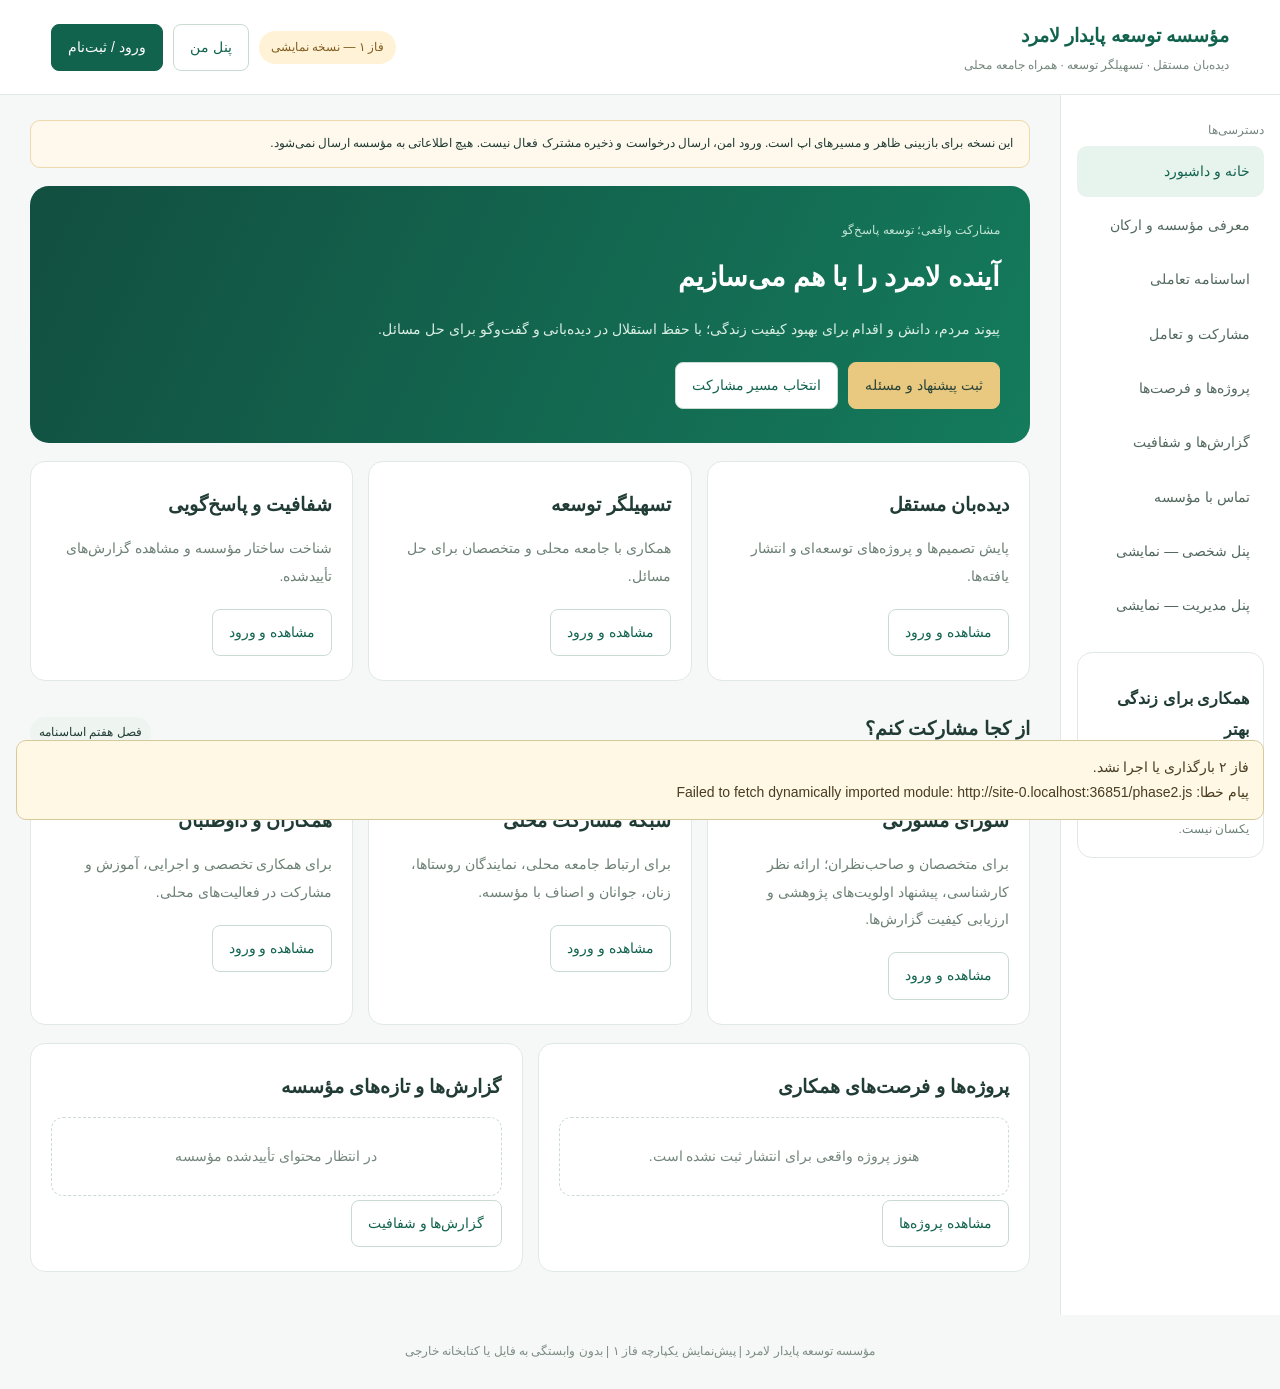
==== index.html @ 97a695a8 "Fix script tag placement in index.html" ====
<!DOCTYPE html><html lang="fa" dir="rtl"><head><meta charset="utf-8"><meta name="viewport" content="width=device-width,initial-scale=1"><title>توسعه پایدار لامرد | فاز یک</title><style>
:root{--green:#12634e;--ink:#213c35;--line:#e0e9e4;--bg:#f5f8f6}*{box-sizing:border-box}body{margin:0;background:var(--bg);color:var(--ink);font:14px/1.95 Tahoma,Arial,sans-serif}button,input,textarea,select{font:inherit}button,a{touch-action:manipulation}button{cursor:pointer}header{background:white;border-bottom:1px solid var(--line);padding:17px 4%;display:flex;align-items:center;justify-content:space-between;gap:15px;flex-wrap:wrap}.brand{font-size:19px;color:var(--green);font-weight:bold}.sub{font-size:12px;color:#74867d}.shell{display:grid;grid-template-columns:220px 1fr;max-width:1450px;margin:auto}aside.menu{padding:24px 16px;border-left:1px solid var(--line);min-height:85vh;background:#fff}nav button{display:block;width:100%;text-align:right;border:0;background:none;padding:12px 14px;border-radius:10px;margin:3px 0;color:#52685e}nav button.active,nav button:hover{background:#e7f3ed;color:var(--green)}main{padding:25px 30px;min-width:0}.badge{background:#fff2d6;color:#805e23;padding:5px 12px;border-radius:20px;font-size:12px}.notice{border:1px solid #ecd9ad;background:#fff9ed;padding:11px 16px;border-radius:10px;margin-bottom:18px;font-size:12px}.hero{background:linear-gradient(115deg,#124f40,#147b5c);color:white;border-radius:19px;padding:30px;position:relative}.hero p{max-width:650px;color:#daeee4}.hero small{color:#c2e3d4}h1{font-size:27px;margin:8px 0 12px}h2{font-size:19px;margin:4px 0 12px}h3{font-size:16px}p{margin:8px 0 15px}.grid{display:grid;grid-template-columns:repeat(auto-fit,minmax(210px,1fr));gap:15px;margin:18px 0}.card{background:white;border:1px solid var(--line);border-radius:15px;padding:20px}.card p,.muted{color:#6c8075}.btn{padding:9px 16px;border:1px solid #cadbd2;background:white;border-radius:8px;color:var(--green);margin:4px 0;display:inline-block;text-decoration:none}.btn.primary{background:var(--green);color:white;border-color:var(--green)}.hero .btn.primary{background:#e9c980;color:#294337;border-color:#e9c980}.row{display:flex;gap:10px;flex-wrap:wrap;align-items:center}.sectionhead{display:flex;justify-content:space-between;align-items:center;margin-top:25px}.empty{padding:25px;border:1px dashed #cbdcd2;border-radius:12px;color:#75877c;text-align:center}.charter{display:grid;grid-template-columns:255px 1fr;gap:16px;margin-top:18px}.chapters button{display:block;width:100%;text-align:right;margin:5px 0;padding:10px;background:white;border:1px solid var(--line);border-radius:8px}.chapters button.selected{background:#e7f3ed;color:var(--green)}.article p{white-space:pre-line}.article{min-width:0}.article .legal{font-size:13px;line-height:2.2;border-top:1px solid var(--line);padding-top:14px}.toolbar{display:flex;gap:8px;flex-wrap:wrap}input,select,textarea{width:100%;border:1px solid #d2dfd7;border-radius:8px;padding:10px;margin:5px 0 15px;background:white;color:var(--ink)}textarea{min-height:120px}button:disabled{cursor:not-allowed;opacity:.5}.panel{display:grid;grid-template-columns:200px 1fr;gap:16px}.panelnav{background:#f0f6f2;padding:15px;border-radius:10px}.panelnav button{width:100%;text-align:right;margin:4px 0}.metric{font-size:28px;color:var(--green)}footer{padding:25px;text-align:center;color:#7d8c84;font-size:12px}.tabs .selected{background:var(--green);color:white}.number{font-size:12px;background:#eef5f1;padding:4px 9px;border-radius:20px}#feedback{color:var(--green)}@media(max-width:800px){.shell{display:block}aside.menu{min-height:auto;border-left:0;padding:10px}nav{display:flex;overflow:auto}nav button{width:auto;white-space:nowrap}main{padding:16px}.charter,.panel{grid-template-columns:1fr}.chapters{max-height:240px;overflow:auto}.hero{padding:23px}h1{font-size:23px}}@media print{header,aside.menu,.notice,.toolbar,.chapters,footer{display:none}.shell,.charter{display:block}main{padding:0}}
</style></head><body><header><div><div class="brand">مؤسسه توسعه پایدار لامرد</div><div class="sub">دیده‌بان مستقل · تسهیلگر توسعه · همراه جامعه محلی</div></div><div class="row"><span class="badge">فاز ۱ — نسخه نمایشی</span><button class="btn" data-route="personal">پنل من</button><button class="btn primary" data-route="access">ورود / ثبت‌نام</button></div></header><div class="shell"><aside class="menu"><div class="sub">دسترسی‌ها</div><nav id="nav"></nav><div class="card" style="margin-top:20px;padding:14px"><h3>همکاری برای زندگی بهتر</h3><small class="muted">مشارکت عمومی با سمت سازمانی و دسترسی مدیریتی یکسان نیست.</small></div></aside><main><div class="notice">این نسخه برای بازبینی ظاهر و مسیرهای اپ است. ورود امن، ارسال درخواست و ذخیره مشترک فعال نیست. هیچ اطلاعاتی به مؤسسه ارسال نمی‌شود.</div><div id="app"></div><p id="feedback" role="status"></p></main></div><footer>مؤسسه توسعه پایدار لامرد | پیش‌نمایش یکپارچه فاز ۱ | بدون وابستگی به فایل یا کتابخانه خارجی</footer><script>
const chapters=[{"title": "فصل اول: کلیات", "text": ["ماده ۱ ـ نام: نام مؤسسه «مؤسسه توسعه پایدار لامرد» است که در این اساسنامه «مؤسسه» نامیده می‌شود.", "ماده ۲ ـ هویت و اصول: مؤسسه نهادی غیردولتی، غیرانتفاعی، مستقل و غیرسیاسی است. مؤسسه وابسته به هیچ دولت، حزب، صنعت یا نهاد خارجی نیست. دریافت کمک مالی از دیگران، به معنی حق دخالت آن‌ها در تصمیم‌ها و نتایج کار مؤسسه نیست. هیچ سود یا دارایی‌ای بین اعضا تقسیم نمی‌شود. مؤسسه فعالیت‌های خود را بر پایه این اصول بنیادین بنا می‌کند:", "یکپارچگی توسعه: دیدن هم‌زمانِ مسائل اقتصادی، اجتماعی و زیست‌محیطی.", "عدالت بین‌نسلی: حفظ منابع و فرصت‌ها برای نسل‌های آینده.", "عدالت اجتماعی و فضایی: توزیع عادلانه منافع و هزینه‌های توسعه بین همه مردم و مناطق شهرستان.", "مشارکت واقعی: نقش داشتن مردم در شناسایی مشکلات و تصمیم‌گیری‌ها.", "احتیاط زیست‌محیطی: جدی گرفتن خطرات محیط‌زیستی حتی وقتی اطلاعات علمی کامل نیست.", "شفافیت و پاسخ‌گویی: اطلاع‌رسانی عمومی و پاسخ دادن به مردم درباره تصمیم‌ها.", "ماده ۳ ـ محدوده فعالیت: محدوده اصلی فعالیت، شهرستان لامرد در استان فارس است. فعالیت در سطح استان یا کشور با تصویب هیئت امنا و در چارچوب مجوزهای قانونی ممکن است.", "ماده ۴ ـ مرکز اصلی: مرکز اصلی مؤسسه در شهر لامرد است. (نشانی کامل و کدپستی در زمان ثبت تکمیل می‌شود). ایجاد نمایندگی در بخش‌ها و روستاها (مانند چاهورز) با تصویب هیئت امنا و رعایت قوانین انجام می‌شود. نمایندگی‌ها شخصیت حقوقی مستقل ندارند.", "ماده ۵ ـ مدت فعالیت: مدت فعالیت از تاریخ ثبت نامحدود است.", "ماده ۶ ـ دارایی اولیه و سال مالی: دارایی اولیه مؤسسه ۲۰۰,۰۰۰,۰۰۰ ریال است که توسط مؤسسان تأمین و در اسناد ثبت می‌شود. سال مالی از اول فروردین تا پایان اسفند است."]}, {"title": "فصل دوم: مأموریت و شاخص ارزیابی", "text": ["ماده ۷ ـ مأموریت (نقش ترکیبی): مؤسسه دو نقش اصلی دارد:", "دیده‌بان مستقل: پایش و ارزیابی مستقل تصمیم‌ها و پروژه‌های توسعه‌ای (به‌ویژه صنایع) و انتشار عمومی یافته‌ها.", "تسهیلگر توسعه: همکاری با مردم، نهادها، دانشگاه‌ها و صنایع برای حل مسائل و بهبود شرایط زندگی در لامرد.", "تبصره: استقلال مؤسسه در ارزیابی و انتشار یافته‌ها (نقش اول) مطلق است و همکاری با نهادها (نقش دوم) هرگز نباید به این استقلال خدشه وارد کند.", "ماده ۸ ـ چشم‌انداز و مفهوم «زندگی»: مؤسسه می‌خواهد نهادی مرجع در لامرد باشد تا هیچ تصمیم مهمی بدون سنجش اثرش بر «زندگی و رفاه مردم» گرفته نشود. هر برنامه یا مکانیسمی در مؤسسه باید در نهایت به بهبود کیفیت زندگی جامعه محلی کمک کند.", "ماده ۹ ـ شاخص رفاه لامرد (QoLI): مؤسسه برای سنجش موفقیت خود از یک شاخص بین‌المللی استفاده می‌کند:", "بخش ذهنی: سنجش سالانه رضایت مردم از زندگی با پرسش استاندارد «نردبان زندگی» (نمره ۰ تا ۱۰).", "بخش عینی: سنجش حداقل ۶ شاخص از معیارهای جهانی کیفیت زندگی (QoLI) مانند کیفیت هوا، دسترسی به فضای سبز، رضایت از بهداشت، نرخ بیکاری و رضایت از مدیریت محلی.", "تبصره: گزارش سالانه این شاخص، ملاک قضاوت درباره عملکرد مؤسسه است و باید به اطلاع عموم برسد.", "ماده ۱۰ ـ ابزارهای فعالیت:", "پژوهش کاربردی و انتشار گزارش‌های مستقل.", "گفت‌وگوی ساختاریافته با مدیران، صنایع و نهادها برای ارائه راه‌حل.", "توانمندسازی و آموزش جامعه محلی.", "پیگیری حقوقی و طرح شکایت در صورت لزوم (با تصویب هیئت امنا).", "سنجش مستمر شاخص‌های رفاه و زندگی."]}, {"title": "فصل سوم: مؤسسان", "text": ["ماده ۱۱ ـ مؤسسان: مؤسسان شامل آقایان حمیدرضا اکبرپور، محمدحسین رضاپور، مرتضی شمالی، غلامرضا قائدی، اسماعیل نیک‌نام، مهدی واعظ‌زاده و بهمن هاشمی، و خانم‌ها زکیه محمدنیا و الهام محمدنیا هستند.", "ماده ۱۲ ـ وظایف مؤسسان: تصویب اساسنامه، پیگیری ثبت، تأمین دارایی اولیه و انتخاب اولین هیئت امنای هفت‌نفره.", "ماده ۱۳ ـ جایگاه پس از تأسیس: پس از تحویل امور به هیئت امنا، مؤسسان رکن تصمیم‌گیر روزمره نیستند. آن‌ها «نهاد حافظ اصالت» هستند و وظایف زیر را دارند:", "نظارت عالی بر حفظ مأموریت بنیادین مؤسسه.", "پیشنهاد انحلال مؤسسه به هیئت امنا (هیئت امنا به‌تنهایی حق درخواست انحلال را ندارد).", "پیشنهاد تغییرات بنیادین در مأموریت مؤسسه.", "میانجی‌گری در اختلافات اساسی ارکان."]}, {"title": "فصل چهارم: هیئت امنا (عالی‌ترین رکن)", "text": ["ماده ۱۴ ـ جایگاه و ترکیب: هیئت امنا عالی‌ترین رکن سیاست‌گذاری و نظارت است (مجمع عمومی وجود ندارد). تعداد اعضای آن بین ۷ تا ۱۵ نفر است (در آغاز ۷ نفر).", "تبصره ـ اعضای ناظر: هیئت امنا می‌تواند افرادی را به‌عنوان «عضو ناظر» بدون حق رأی دعوت کند. این افراد می‌توانند با درخواست کتبی خود و تصویب هیئت امنا، به عضویت اصلی (با حق رأی) درآیند.", "ماده ۱۵ ـ شرایط عضویت: التزام به اساسنامه، حسن شهرت، تخصص یا تجربه مرتبط، و شناخت مسائل لامرد. افراد دارای سمت مدیریتی در صنایع آلاینده یا نهادهای دولتی مرتبط، نمی‌توانند عضو اصلی باشند (می‌توانند ناظر باشند).", "ماده ۱۶ ـ انتخاب و دوره عضویت: نامزدها با پیشنهاد دو عضو دیگر، پیشنهاد شورای مشورتی، یا درخواست شخصی خود (که به دبیر مؤسسه داده می‌شود) معرفی می‌شوند و با رأی دوسوم اعضای هیئت امنا انتخاب می‌شوند. دوره عضویت ۳ سال است و عضویت بیش از دو دوره متوالی مجاز نیست. در انتخاب‌ها تنوع جنسیتی و شناخت مناطق مختلف شهرستان مد نظر است.", "ماده ۱۷ ـ وظایف هیئت امنا: تصویب سیاست‌ها، برنامه راهبردی، بودجه و صورت‌های مالی؛ انتخاب و عزل هیئت مدیره و بازرس؛ تصویب گزارش‌های پایش (شاخص رفاه)؛ تصمیم‌گیری درباره اقدامات حقوقی مهم و تغییر اساسنامه.", "ماده ۱۸ ـ جلسات و رأی‌گیری: جلسات حداقل هر سه ماه یک بار است. دعوت‌نامه ۱۰ روز قبل ارسال می‌شود. جلسه با حضور بیش از نصف اعضا رسمیت می‌یابد.", "تبصره ـ تعارض منافع: اگر عضوی در موضوعی منافع شخصی (مالی یا شغلی) دارد، باید آن را اعلام کند و از رأی‌گیری خارج شود. در مواردی که به دلیل تعارض منافع، تعداد اعضای مستقل کم شود، از اعضای علی‌البدل یا اعضای ناظر (فقط برای آن جلسه و با تأیید قانونی) برای حفظ نصاب استفاده می‌شود.", "ماده ۱۹ ـ پایان عضویت: با استعفا، فوت، غیبت غیرموجه در سه جلسه، یا اخراج (به دلیل نقض اساسنامه یا کتمان تعارض منافع) خاتمه می‌یابد. تصمیم اخراج با رأی دوسوم و پس از شنیدن دفاعیات فرد است.", "ماده ۲۰ ـ جانشینی: برای کرسی خالی، هیئت امنا حداکثر ظرف ۶۰ روز عضو جدیدی (برای باقی‌مانده دوره) انتخاب می‌کند."]}, {"title": "فصل پنجم: هیئت مدیره و دبیر", "text": ["ماده ۲۱ ـ ترکیب: هیئت مدیره ۵ عضو اصلی و ۲ عضو علی‌البدل دارد که برای ۲ سال توسط هیئت امنا انتخاب می‌شوند. اعضای هیئت مدیره نمی‌توانند بیش از دو دوره متوالی در این سمت باشند.", "ماده ۲۲ ـ وظایف: اجرای مصوبات هیئت امنا، مدیریت امور روزمره، تهیه بودجه، نظارت بر کارکنان و تهیه گزارش‌های مالی و عملکردی برای هیئت امنا.", "ماده ۲۳ ـ دبیر (مدیرعامل): با پیشنهاد هیئت مدیره و تصویب هیئت امنا انتخاب می‌شود. دبیر مسئول اجرایی مؤسسه است، در جلسات هیئت مدیره حق رأی دارد و در جلسات هیئت امنا بدون حق رأی حاضر می‌شود. دبیر نمی‌تواند هم‌زمان رئیس یا خزانه‌دار هیئت مدیره باشد."]}, {"title": "فصل ششم: بازرسی", "text": ["ماده ۲۴ ـ بازرس: هیئت امنا یک بازرس اصلی و یک علی‌البدل برای ۱ سال انتخاب می‌کند. بازرس نباید عضو هیئت امنا، هیئت مدیره یا از بستگان آن‌ها باشد.", "ماده ۲۵ ـ وظایف: نظارت بر انطباق فعالیت‌ها با اساسنامه، بررسی حساب‌ها و اسناد مالی، و ارائه گزارش به هیئت امنا. بازرس حق دخالت در امور اجرایی را ندارد."]}, {"title": "فصل هفتم: مشارکت و مشورت (تقویت مشارکت محلی)", "text": ["ماده ۲۶ ـ شورای مشورتی: متشکل از ۵ تا ۱۵ متخصص و صاحب‌نظر که با پیشنهاد هیئت مدیره و تصویب هیئت امنا برای ۲ سال انتخاب می‌شوند. وظیفه آن‌ها ارائه نظر کارشناسی، پیشنهاد اولویت‌های پژوهشی و ارزیابی کیفیت گزارش‌هاست. (بدون حق رأی در ارکان).", "ماده ۲۷ ـ شبکه مشارکت محلی: برای تضمین مشارکت مردم، مؤسسه شورای نمایندگان محلی (شامل نمایندگان روستاها، زنان، جوانان و اصناف) را تشکیل می‌دهد. این شورا حق ارائه پیشنهاد رسمی به هیئت امنا را دارد و هیئت امنا موظف است حداکثر ظرف ۶۰ روز پاسخ مستدل ارائه دهد. مؤسسه سالانه یک نشست عمومی پاسخ‌گویی برگزار می‌کند.", "ماده ۲۸ ـ همکاران و داوطلبان: پذیرش داوطلبان بر اساس آیین‌نامه‌ای است که حقوق، آموزش، ایمنی و محرمانگی را تعیین می‌کند."]}, {"title": "فصل هشتم: امور مالی و استقلال", "text": ["ماده ۲۹ ـ منابع مالی: کمک‌های مردمی و نهادهای غیردولتی، درآمد حاصل از خدمات پژوهشی و آموزشی، و فروش محصولات علمی. دریافت کمک از نهادهای بین‌المللی غیردولتی فقط با تصویب دوسوم هیئت امنا ممکن است.", "ماده ۳۰ ـ سقف تمرکز حمایت: حمایت هر حامی مالی (و شرکت‌های وابسته به آن) نباید از ۲۰ درصد کل منابع سالانه مؤسسه بیشتر شود.", "تبصره: در دو سال اول تأسیس، برای تأمین هزینه‌های راه‌اندازی، پذیرش حمایت بیش از ۲۰ درصد با تصویب سه‌چهارم هیئت امنا و تضمین کتبی عدم دخالت حامی مجاز است.", "ماده ۳۱ ـ ممنوعیت حمایت هم‌زمان: از زمان شروع پایش یک نهاد تا انتشار گزارش و ۶ ماه پس از آن، دریافت کمک مالی جدید از آن نهاد ممنوع است. انجام پروژه مشترک یا خدماتی با آن نهاد (غیرمرتبط با موضوع پایش) با افشای کامل و تصویب هیئت امنا مجاز است.", "ماده ۳۲ ـ استقلال انتشار: هیچ حامی مالی حق تغییر، تأخیر یا منع انتشار گزارش‌ها را ندارد. گزارش‌ها پس از تأیید دو ارزیاب مستقل و بررسی حقوقی توسط دبیر منتشر می‌شوند. در صورت اختلاف درباره انتشار، یک هیئت سه‌نفره مستقل تصمیم نهایی را می‌گیرد.", "ماده ۳۳ ـ شفافیت مالی: تمام حساب‌ها به نام مؤسسه است. استفاده از حساب شخصی ممنوع است. اسناد مالی با دو امضا (دبیر و خزانه‌دار) معتبر است. گزارش عملکرد مالی سالانه برای عموم منتشر می‌شود."]}, {"title": "فصل نهم: اقدامات حقوقی و انحلال", "text": ["ماده ۳۴ ـ پیگیری حقوقی: مؤسسه می‌تواند در صورت مشاهده تخلف یا آسیب به منافع عمومی (مانند محیط زیست یا سلامت)، با تصویب هیئت امنا اقدام به طرح شکایت در مراجع قانونی کند.", "ماده ۳۵ ـ انحلال: انحلال مؤسسه فقط با پیشنهاد هیئت مؤسس و تصویب سه‌چهارم اعضای هیئت امنا در یک جلسه فوق‌العاده امکان‌پذیر است. پس از انحلال، هیئت تصفیه‌ای (حداقل ۳ نفر) انتخاب می‌شود تا بدهی‌ها را تسویه و دارایی باقی‌مانده را با نظارت مراجع قانونی به یک نهاد غیرانتفاعی هم‌هدف واگذار کند. دارایی‌ها به هیچ عنوان به مؤسسان یا اعضا منتقل نمی‌شود."]}], summaries=["هویت مستقل و غیرانتفاعی، اصول، محدوده فعالیت و مشخصات مؤسسه.", "دیده‌بانی مستقل و تسهیلگری توسعه، بهبود زندگی مردم و سنجش شاخص رفاه.", "تأسیس و حفظ اصالت و مأموریت مؤسسه.", "ترکیب، انتخاب، دوره، مسئولیت‌ها و قواعد فعالیت هیئت امنا.", "مدیریت اجرایی مؤسسه توسط هیئت مدیره و دبیر.", "نظارت مستقل بر انطباق فعالیت‌ها و اسناد مالی.", "شورای مشورتی، شبکه مشارکت محلی و همکاران و داوطلبان.", "منابع مالی، استقلال، تعارض حمایت و شفافیت.", "پیگیری حقوقی و شرایط انحلال."];
const routes={home:'خانه و داشبورد',about:'معرفی مؤسسه و ارکان',charter:'اساسنامه تعاملی',participation:'مشارکت و تعامل',projects:'پروژه‌ها و فرصت‌ها',reports:'گزارش‌ها و شفافیت',contact:'تماس با مؤسسه',personal:'پنل شخصی — نمایشی',admin:'پنل مدیریت — نمایشی'};
const $=s=>document.getElementById(s),esc=s=>String(s??'').replace(/[&<>"']/g,c=>({'&':'&amp;','<':'&lt;','>':'&gt;','"':'&quot;',"'":'&#39;'}[c]));let mode='full',ci=0,selectedArticle='';
function button(label,r,primary=false){return `<button class="btn ${primary?'primary':''}" data-route="${r}">${label}</button>`}function card(t,p,r){return `<div class="card"><h2>${t}</h2><p>${p}</p>${r?button('مشاهده و ورود',r):''}</div>`}function empty(t){return `<div class="empty">${t}</div>`}
$('nav').innerHTML=Object.entries(routes).map(([r,t])=>`<button data-route="${r}">${t}</button>`).join('');document.addEventListener('click',e=>{const b=e.target.closest('[data-route]');if(b)go(b.dataset.route)});function go(r){location.hash=r;render(r)}window.addEventListener('hashchange',()=>render(location.hash.slice(1)||'home'));
const paths={advisory:{title:'شورای مشورتی',article:26,body:'برای متخصصان و صاحب‌نظران؛ ارائه نظر کارشناسی، پیشنهاد اولویت‌های پژوهشی و ارزیابی کیفیت گزارش‌ها.',rule:'طبق ماده ۲۶، انتخاب اعضای شورا با پیشنهاد هیئت مدیره و تصویب هیئت امنا برای دو سال انجام می‌شود. ثبت علاقه‌مندی به معنی پذیرش در شورا نیست.',fields:'حوزه تخصص و سابقه مرتبط'},local:{title:'شبکه مشارکت محلی',article:27,body:'برای ارتباط جامعه محلی، نمایندگان روستاها، زنان، جوانان و اصناف با مؤسسه.',rule:'پیشنهاد عمومی با پیشنهاد رسمی شورای نمایندگان محلی متفاوت است. پیشنهاد رسمی شورا مشمول پاسخ مستدل هیئت امنا حداکثر ظرف ۶۰ روز است.',fields:'محدوده محلی و نوع همکاری یا نمایندگی پیشنهادی'},volunteer:{title:'همکاران و داوطلبان',article:28,body:'برای همکاری تخصصی و اجرایی، آموزش و مشارکت در فعالیت‌های محلی.',rule:'پذیرش داوطلبان تابع آیین‌نامه حقوق، آموزش، ایمنی و محرمانگی است. داوطلبی حق رأی یا عضویت در ارکان ایجاد نمی‌کند.',fields:'مهارت، علاقه‌مندی و زمان در دسترس'}};
function render(r){$('feedback').textContent='';document.querySelectorAll('nav button').forEach(b=>b.classList.toggle('active',b.dataset.route===r));let h='';
if(r==='home')h=`<section class="hero"><small>مشارکت واقعی؛ توسعه پاسخ‌گو</small><h1>آینده لامرد را با هم می‌سازیم</h1><p>پیوند مردم، دانش و اقدام برای بهبود کیفیت زندگی؛ با حفظ استقلال در دیده‌بانی و گفت‌وگو برای حل مسائل.</p><div class="row">${button('ثبت پیشنهاد و مسئله','suggestion',true)}${button('انتخاب مسیر مشارکت','participation')}</div></section><div class="grid">${card('دیده‌بان مستقل','پایش تصمیم‌ها و پروژه‌های توسعه‌ای و انتشار یافته‌ها.','reports')}${card('تسهیلگر توسعه','همکاری با جامعه محلی و متخصصان برای حل مسائل.','participation')}${card('شفافیت و پاسخ‌گویی','شناخت ساختار مؤسسه و مشاهده گزارش‌های تأییدشده.','charter')}</div><div class="sectionhead"><h2>از کجا مشارکت کنم؟</h2><span class="number">فصل هفتم اساسنامه</span></div><div class="grid">${Object.entries(paths).map(([k,p])=>card(p.title,p.body,k)).join('')}</div><div class="grid"><div class="card"><h2>پروژه‌ها و فرصت‌های همکاری</h2>${empty('هنوز پروژه واقعی برای انتشار ثبت نشده است.')}${button('مشاهده پروژه‌ها','projects')}</div><div class="card"><h2>گزارش‌ها و تازه‌های مؤسسه</h2>${empty('در انتظار محتوای تأییدشده مؤسسه')}${button('گزارش‌ها و شفافیت','reports')}</div></div>`;
else if(r==='about')h=`<h1>معرفی مؤسسه و ارکان</h1><div class="card"><h2>هویت و مأموریت</h2><p>مؤسسه توسعه پایدار لامرد نهادی غیردولتی، غیرانتفاعی، مستقل و غیرسیاسی است. دو نقش دیده‌بان مستقل و تسهیلگر توسعه مبنای فعالیت آن است.</p></div><div class="grid">${card('اصول بنیادین','یکپارچگی توسعه، عدالت بین‌نسلی، عدالت اجتماعی و فضایی، مشارکت واقعی، احتیاط زیست‌محیطی و شفافیت و پاسخ‌گویی.')}${card('محدوده فعالیت','محدوده اصلی، شهرستان لامرد است؛ گسترش فعالیت تابع اساسنامه و مجوزهای لازم است.')}</div><h2>ساختار مؤسسه</h2><div class="grid">${card('مؤسسان','نهاد حافظ اصالت و مأموریت مؤسسه.')}${card('هیئت امنا','عالی‌ترین رکن سیاست‌گذاری و نظارت.')}${card('هیئت مدیره و دبیر','اجرای مصوبات و اداره امور اجرایی.')}${card('بازرس','نظارت مستقل بر انطباق فعالیت‌ها و حساب‌ها.')}</div><div class="card"><h2>معرفی اشخاص</h2>${empty('اسامی و دوره مسئولیت پس از تأیید اطلاعات و مجوز انتشار اضافه می‌شوند.')}</div>`;
else if(r==='charter')h=`<h1>اساسنامه تعاملی</h1><p class="muted">متن کامل از سند ارسالی مؤسسه استخراج شده است. خلاصه، صرفاً راهنمای مطالعه است؛ وضعیت تصویب و ثبت سند در این پیش‌نمایش تأیید نشده است.</p><div class="toolbar tabs"><button id="full" class="btn">متن کامل</button><button id="summary" class="btn">خلاصه ساده</button></div><div class="charter"><div class="chapters">${chapters.map((c,i)=>`<button data-ch="${i}">${esc(c.title)}</button>`).join('')}</div><div class="card article"><div class="toolbar"><label style="flex:1">انتخاب ماده<select id="articles"></select></label></div><div id="chapterText"></div><div class="row"><button class="btn" id="prev">فصل قبل</button><button class="btn" id="next">فصل بعد</button></div></div></div>`;
else if(r==='participation')h=`<h1>مشارکت و تعامل</h1><p>مسیر مناسب را انتخاب کنید. همکاری و مشارکت با عضویت در ارکان و دسترسی مدیریتی متفاوت است.</p><div class="grid">${Object.entries(paths).map(([k,p])=>card(p.title,p.body,k)).join('')}</div><div class="card"><h2>مسئله یا پیشنهاد عمومی دارید؟</h2><p>برای بیان مسئله لازم نیست نماینده محلی یا عضو شورای مشورتی باشید.</p>${button('ثبت پیشنهاد عمومی','suggestion')}</div>`;
else if(paths[r]){const p=paths[r];h=`<span class="number">ماده ${p.article} اساسنامه</span><h1>${p.title}</h1><div class="card"><p>${p.body}</p><p>${p.rule}</p><button class="btn" id="legalLink">مطالعه ماده مربوط</button></div><div class="grid">${card('مسیر مشارکت','اعلام علاقه‌مندی ← بررسی مؤسسه ← تکمیل اطلاعات ← نتیجه بررسی')}${card('وضعیت این مرحله','در فاز ۱ فقط معرفی و پیش‌نمایش فرم فعال است. ارسال واقعی در مراحل بعد راه‌اندازی می‌شود.')}</div>${form(p.title,p.fields)}`}
else if(r==='suggestion')h='<h1>پیشنهاد و مسئله عمومی</h1><p>در نسخه عملیاتی، پیشنهاد در کارتابل مؤسسه ثبت می‌شود و پاسخ را در پنل خود می‌بینید.</p>'+form('پیشنهاد عمومی','موضوع و محدوده جغرافیایی');
else if(r==='projects')h='<h1>پروژه‌ها و فرصت‌های همکاری</h1><div class="card"><h2>پروژه‌های مؤسسه</h2>'+empty('هنوز پروژه تأییدشده‌ای ثبت نشده است. هیچ پروژه فرضی به‌عنوان فعالیت واقعی نمایش داده نمی‌شود.')+'</div><div class="grid">'+card('ساختار صفحه پروژه','هدف، محدوده، مسئول، زمان‌بندی، نیازهای همکاری و گزارش نتیجه.')+card('فرصت‌های داوطلبانه','فرصت‌ها پس از تعریف پروژه و تأیید مؤسسه در این بخش منتشر می‌شوند.','volunteer')+'</div>';
else if(r==='reports')h='<h1>گزارش‌ها و شفافیت</h1><div class="grid">'+card('گزارش فعالیت','در انتظار گزارش تأییدشده مؤسسه.')+card('گزارش مالی سالانه','در انتظار گزارش قابل انتشار.')+card('شاخص رفاه لامرد','محل انتشار گزارش سالانه با روش و منبع داده مشخص.')+'</div><div class="card"><h2>استقلال و پاسخ‌گویی</h2><p>گردش تأیید و انتشار هر گزارش در مراحل بعد، متناسب با اساسنامه پیاده‌سازی می‌شود. هنوز هیچ گزارش یا آمار واقعی بارگذاری نشده است.</p></div>';
else if(r==='contact')h='<h1>تماس با مؤسسه</h1><div class="card"><p>نشانی، تلفن، ایمیل و راه‌های ارتباطی رسمی پس از تأیید شما اضافه می‌شوند.</p><p class="muted">در این نسخه راه تماس فرضی یا فرم ارسال غیرواقعی درج نشده است.</p></div>';
else if(r==='personal')h=`<h1>پنل شخصی <span class="badge">نمایشی</span></h1><div class="grid">${card('درخواست‌های باز','<span class="metric">—</span><br>پس از ورود و اتصال به سامانه داده')}${card('پاسخ‌های جدید','<span class="metric">—</span><br>هیچ حساب واقعی متصل نیست')}${card('همکاری‌های من','<span class="metric">—</span><br>نمایش سوابق در مراحل بعد')}</div><div class="panel"><div class="panelnav"><h3>فضای من</h3>${button('درخواست جدید','suggestion')}${button('فرصت‌های همکاری','projects')}${button('مسیرهای مشارکت','participation')}</div><div class="card"><h2>درخواست‌ها و پاسخ‌های مؤسسه</h2>${empty('پس از راه‌اندازی ورود امن، درخواست‌ها و گفت‌وگوهای شما اینجا نمایش داده می‌شوند.')}<h3>مسیر پیگیری</h3><p>دریافت ← بررسی ← تکمیل اطلاعات ← پاسخ ← نتیجه</p></div></div>`;
else if(r==='admin')h=`<h1>داشبورد مدیریت <span class="badge">نمایشی و بدون دسترسی واقعی</span></h1><div class="grid">${card('درخواست‌های جدید','<span class="metric">—</span>')}${card('منتظر تأیید مالک','<span class="metric">—</span>')}${card('پیشنهادهای رسمی شورا','<span class="metric">—</span>')}</div><div class="panel"><div class="panelnav"><h3>کارتابل مدیریت</h3><p>درخواست‌ها<br>مشارکت<br>پروژه‌ها<br>اشخاص و سمت‌ها<br>گزارش‌ها<br>دسترسی‌ها<br>تنظیمات و بکاپ</p></div><div class="card"><h2>کارتابل و موارد نیازمند اقدام</h2>${empty('پایگاه داده و حساب مدیر هنوز راه‌اندازی نشده‌اند.')}<h3>تفکیک مسئولیت‌ها</h3><p>مالک فنی: دعوت ادمین و تعیین مجوزها<br>سمت سازمانی: ثبت مستند انتخاب و دوره<br>کاربر عمومی: بدون دسترسی به مدیریت</p><button class="btn" disabled>افزودن ادمین — در فاز ۲</button><button class="btn" disabled>ثبت عضو هیئت امنا — در فاز ۲</button></div></div>`;
else if(r==='access')h='<h1>ورود و ثبت‌نام</h1><div class="card"><p>در فاز ۱ احراز هویت فعال نیست. برای جلوگیری از دریافت غیرضروری اطلاعات، فرم رمز عبور نمایش داده نمی‌شود.</p>'+button('بازبینی پنل شخصی','personal')+button('بازبینی داشبورد مدیریت','admin')+'</div>';
else h='<h1>صفحه پیدا نشد</h1>'+button('بازگشت به خانه','home');$('app').innerHTML=h;
if(r==='charter')bindCharter();if($('draftForm'))bindForm(r);if($('legalLink'))$('legalLink').onclick=()=>{ci=6;selectedArticle=String(paths[r].article);mode='full';go('charter')};}
function form(t,field){return `<div class="card"><h2>پیش‌نمایش فرم ${t}</h2><p class="badge">اطلاعات آزمایشی وارد کنید؛ ارسال به مؤسسه غیرفعال است.</p><form id="draftForm"><label>نام (اختیاری در پیش‌نمایش)<input name="name" maxlength="150"></label><label>${field}<input name="subject" maxlength="250"></label><label>شرح<textarea name="body" maxlength="5000"></textarea></label><div class="row"><button type="button" class="btn" id="draftSave">ذخیره پیش‌نویس در این دستگاه</button><button type="button" class="btn" id="draftLoad">بازیابی پیش‌نویس</button><button type="button" class="btn" id="draftClear">پاک‌کردن پیش‌نویس</button><button type="submit" class="btn primary" disabled>ارسال به مؤسسه — هنوز فعال نیست</button></div></form><p id="draftStatus" role="status"></p></div>`}
function bindForm(r){const f=$('draftForm');f.onsubmit=e=>e.preventDefault();$('draftSave').onclick=()=>{try{localStorage.setItem('lamerd_phase1_draft_'+r,JSON.stringify(Object.fromEntries(new FormData(f))));$('draftStatus').textContent='پیش‌نویس فقط در این مرورگر ذخیره شد؛ هیچ درخواستی ارسال نشده است.'}catch(e){$('draftStatus').textContent='ذخیره مرورگر در این محیط ممکن نیست؛ پیش‌نویس ذخیره نشد.'}};$('draftLoad').onclick=()=>{try{const d=JSON.parse(localStorage.getItem('lamerd_phase1_draft_'+r)||'null');if(!d){$('draftStatus').textContent='پیش‌نویسی وجود ندارد.';return}for(const k of ['name','subject','body'])f.elements[k].value=d[k]||'';$('draftStatus').textContent='پیش‌نویس محلی بازیابی شد.'}catch(e){$('draftStatus').textContent='بازیابی ممکن نیست.'}};$('draftClear').onclick=()=>{try{localStorage.removeItem('lamerd_phase1_draft_'+r);f.reset();$('draftStatus').textContent='پیش‌نویس پاک شد.'}catch(e){$('draftStatus').textContent='پاک‌کردن ذخیره مرورگر ممکن نیست.'}}}
function bindCharter(){function draw(){document.querySelectorAll('[data-ch]').forEach(b=>b.classList.toggle('selected',+b.dataset.ch===ci));$('full').classList.toggle('selected',mode==='full');$('summary').classList.toggle('selected',mode==='summary');const items=chapters[ci].text.filter(t=>/^ماده\s*[۰-۹0-9]+/.test(t));$('articles').innerHTML='<option value="">همه مواد فصل</option>'+items.map((t,i)=>`<option value="${i}">${esc(t.split('ـ')[0].slice(0,40))}</option>`).join('');if(selectedArticle){const i=items.findIndex(t=>t.startsWith('ماده '+selectedArticle.replace(/[0-9]/g,d=>'۰۱۲۳۴۵۶۷۸۹'[d])));if(i>=0)$('articles').value=String(i);selectedArticle=''}function content(){const val=$('articles').value;let texts=chapters[ci].text;if(val!==''){const target=items[+val],start=texts.indexOf(target);let end=start+1;while(end<texts.length&&!/^ماده\s*[۰-۹0-9]+/.test(texts[end]))end++;texts=texts.slice(start,end)}$('chapterText').innerHTML='<h2>'+esc(chapters[ci].title)+'</h2>'+(mode==='full'?texts.map(t=>'<p class="legal">'+esc(t)+'</p>').join(''):'<p>'+esc(summaries[ci])+'</p>')+(ci===6?button('ورود به درگاه مشارکت','participation'):'');}$('articles').disabled=mode==='summary';$('articles').onchange=content;content();$('prev').disabled=ci===0;$('next').disabled=ci===chapters.length-1}document.querySelectorAll('[data-ch]').forEach(b=>b.onclick=()=>{ci=+b.dataset.ch;draw()});$('full').onclick=()=>{mode='full';draw()};$('summary').onclick=()=>{mode='summary';draw()};$('prev').onclick=()=>{ci=Math.max(0,ci-1);draw()};$('next').onclick=()=>{ci=Math.min(chapters.length-1,ci+1);draw()};draw()}
render(location.hash.slice(1)||'home');
</script><div
  id="phase2-load-status"
  role="status"
  style="
    position:fixed;
    bottom:80px;
    left:16px;
    right:16px;
    z-index:9999;
    padding:14px;
    border:1px solid #d8c99d;
    border-radius:10px;
    background:#fff8e5;
    color:#493d22;
    direction:rtl;
    font:14px/1.8 Tahoma,sans-serif;
    white-space:pre-wrap;
  "
>
  در حال بررسی بارگذاری فاز ۲…
</div>

<script type="module">
  const statusBox = document.getElementById('phase2-load-status');

  const timer = setTimeout(() => {
    statusBox.textContent =
      'بارگذاری فاز ۲ طول کشیده است؛ ممکن است یکی از فایل‌ها یا کتابخانه خارجی در دسترس نباشد.';
  }, 15000);

  try {
    await import('./phase2.js');

    clearTimeout(timer);

    if (document.getElementById('p2open')) {
      statusBox.textContent =
        'فاز ۲ اجرا شد. دکمه «حساب واقعی / دسترسی‌ها» باید پایین صفحه باشد.';
    } else {
      statusBox.textContent =
        'فایل اجرا شد، اما دکمه مورد انتظار ساخته نشد. محتوای phase2.js باید بررسی شود.';
    }
  } catch (error) {
    clearTimeout(timer);

    statusBox.textContent =
      'فاز ۲ بارگذاری یا اجرا نشد.\n' +
      'پیام خطا: ' + error.message;
  }
</script><script type="module" src="./phase3.js"></script></body></html>
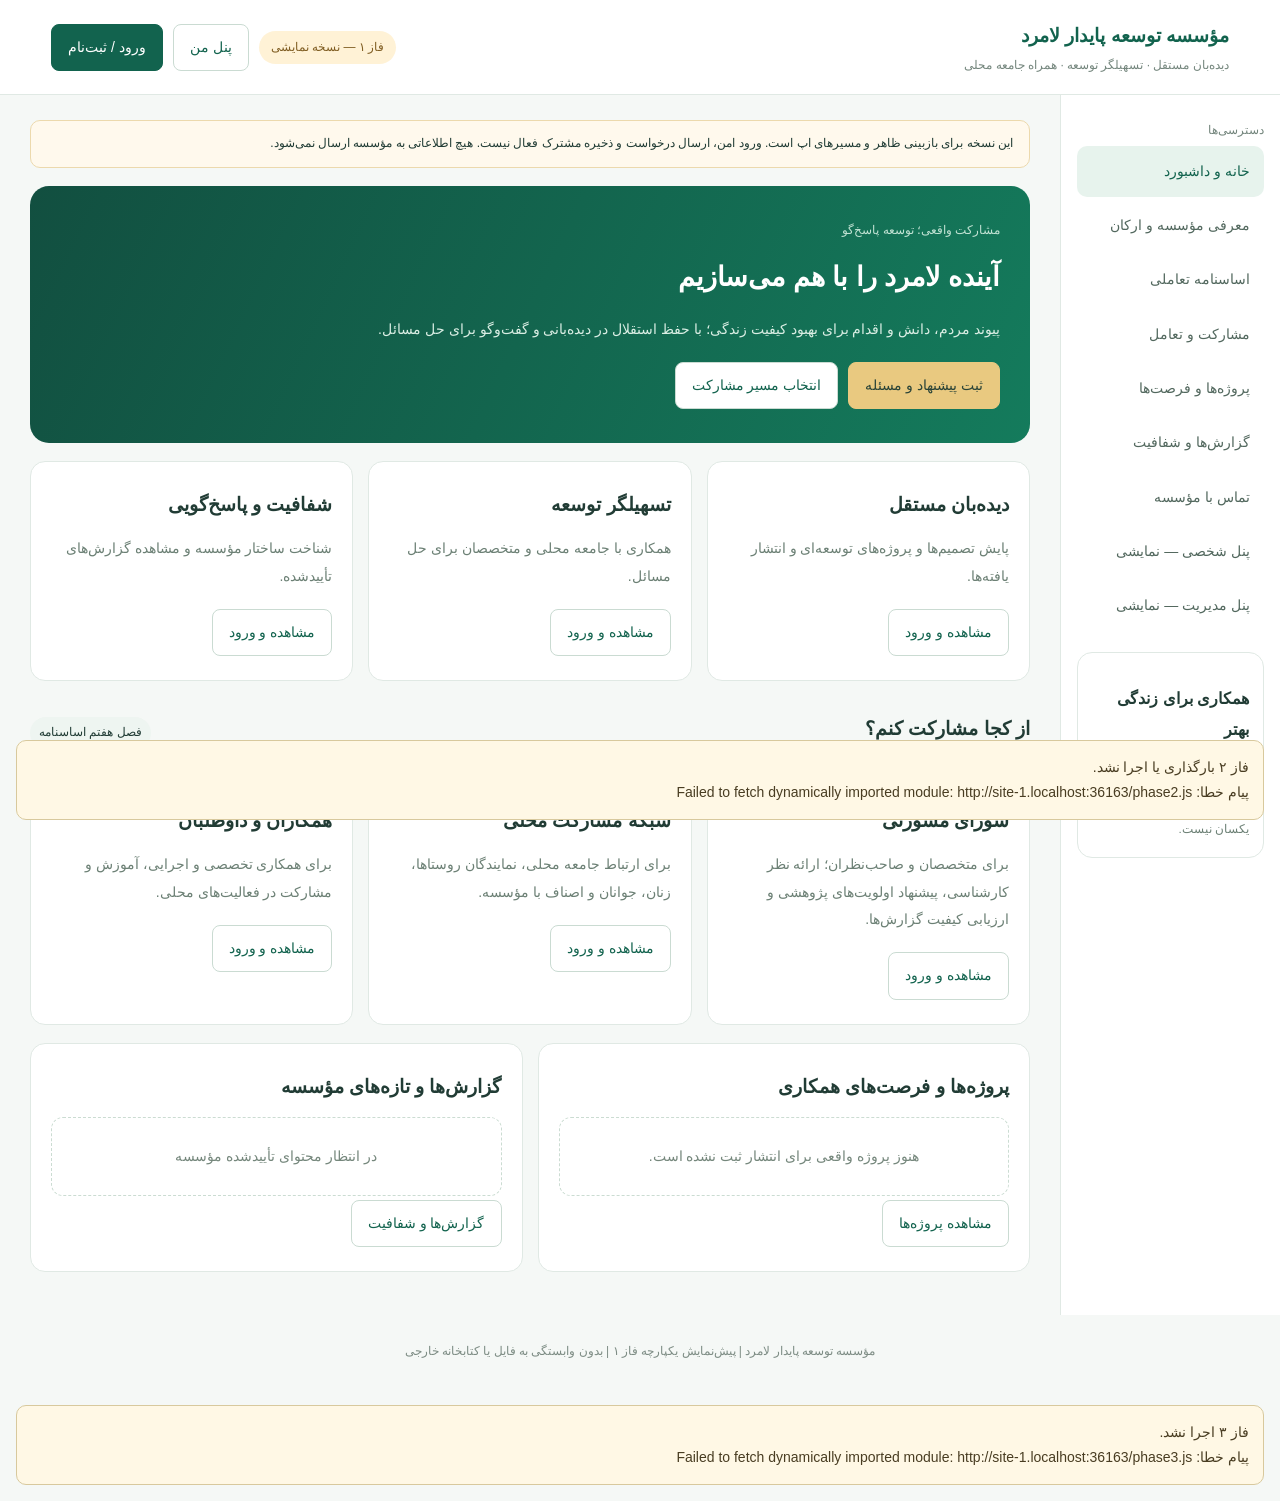
==== commit 30052cfa: "Add phase 3 loading status and error handling" ====
--- a/index.html
+++ b/index.html
@@ -75,4 +75,47 @@
       'فاز ۲ بارگذاری یا اجرا نشد.\n' +
       'پیام خطا: ' + error.message;
   }
-</script><script type="module" src="./phase3.js"></script></body></html>
+</script><div
+  id="phase3-load-status"
+  role="status"
+  style="
+    margin:16px;
+    padding:14px;
+    border:1px solid #d8c99d;
+    border-radius:10px;
+    background:#fff8e5;
+    color:#493d22;
+    direction:rtl;
+    font:14px/1.8 Tahoma,sans-serif;
+    white-space:pre-wrap;
+  "
+>
+  در حال بررسی فاز ۳…
+</div>
+
+<script type="module">
+  const phase3Status =
+    document.getElementById('phase3-load-status');
+
+  const phase3Timer = setTimeout(() => {
+    phase3Status.textContent =
+      'بارگذاری فاز ۳ طول کشیده است؛ دریافت فایل یا وابستگی‌ها هنوز تمام نشده است.';
+  }, 15000);
+
+  try {
+    await import('./phase3.js');
+
+    clearTimeout(phase3Timer);
+
+    phase3Status.textContent =
+      document.getElementById('p3open')
+        ? 'فاز ۳ اجرا شد؛ دکمه درخواست‌ها و گفت‌وگو در پایین صفحه است.'
+        : 'فایل اجرا شد، اما دکمه فاز ۳ ساخته نشد.';
+  } catch (error) {
+    clearTimeout(phase3Timer);
+
+    phase3Status.textContent =
+      'فاز ۳ اجرا نشد.\nپیام خطا: ' + error.message;
+  }
+</script>
+</script></body></html>
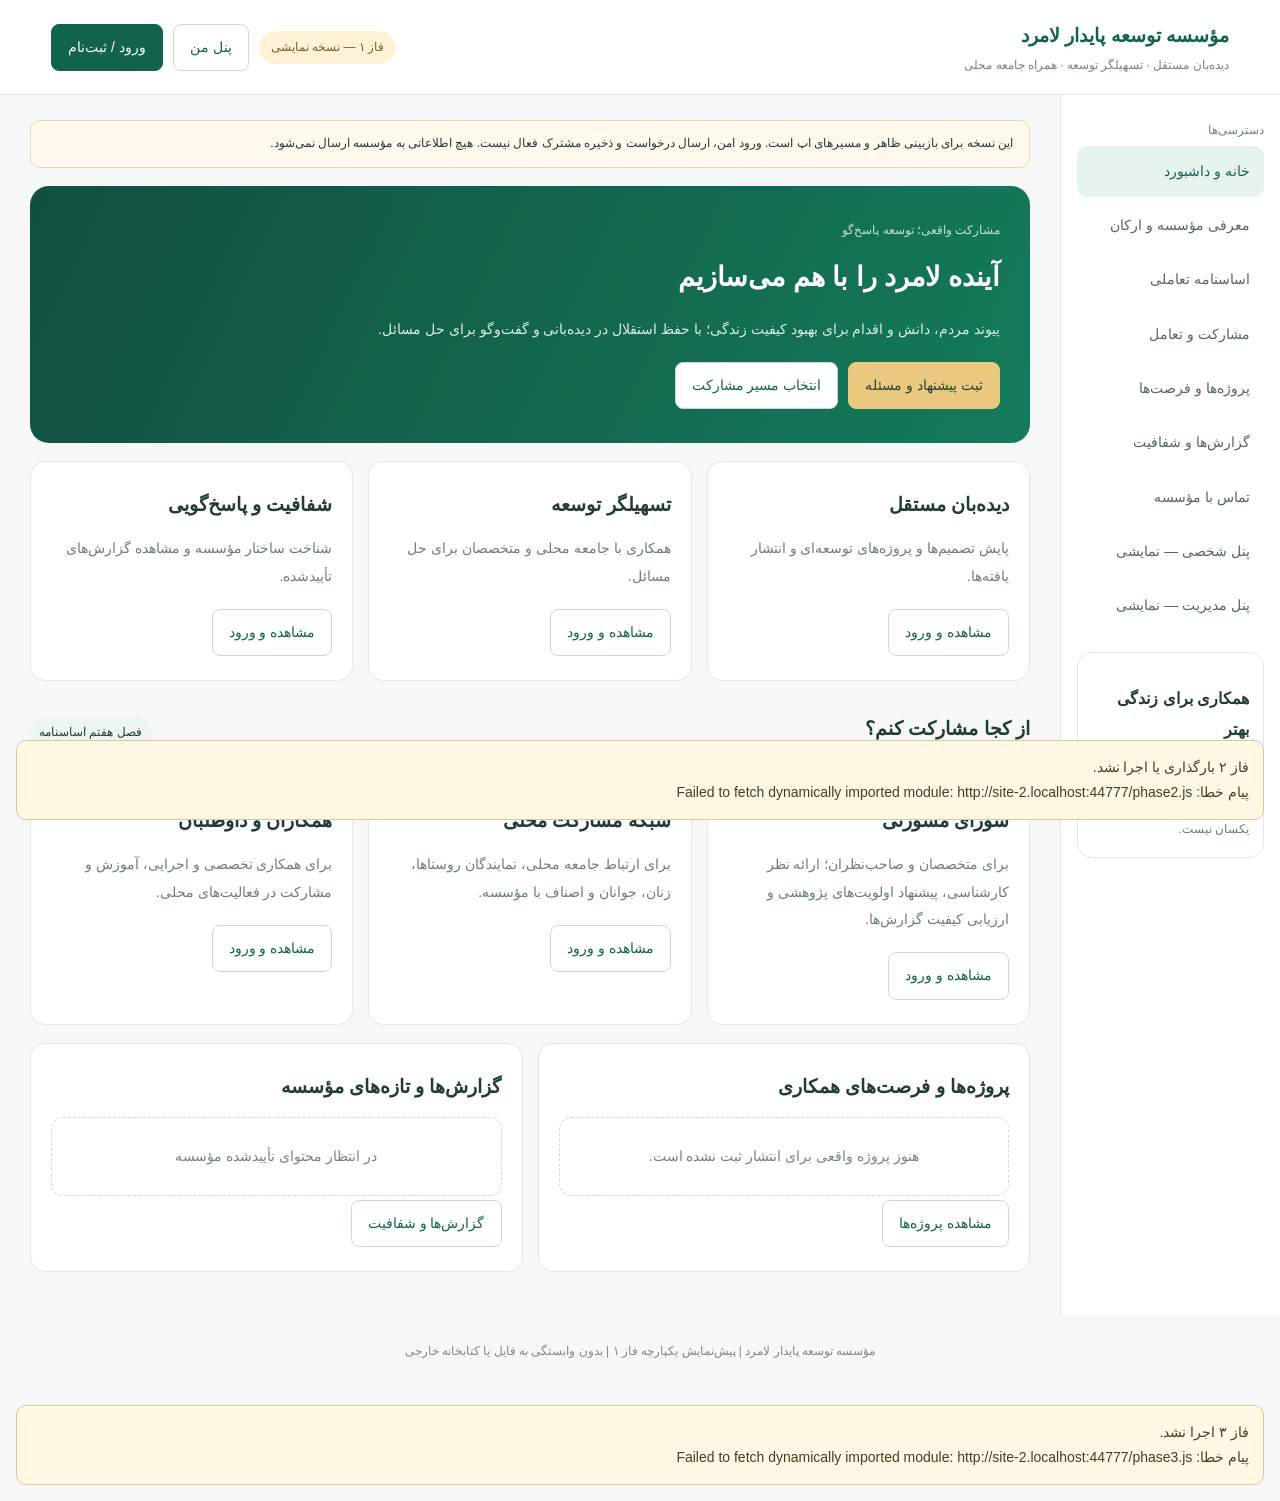
==== commit 066b221e: "Fix closing script tag in index.html" ====
--- a/index.html
+++ b/index.html
@@ -118,4 +118,4 @@
       'فاز ۳ اجرا نشد.\nپیام خطا: ' + error.message;
   }
 </script>
-</script></body></html>
+</body></html>
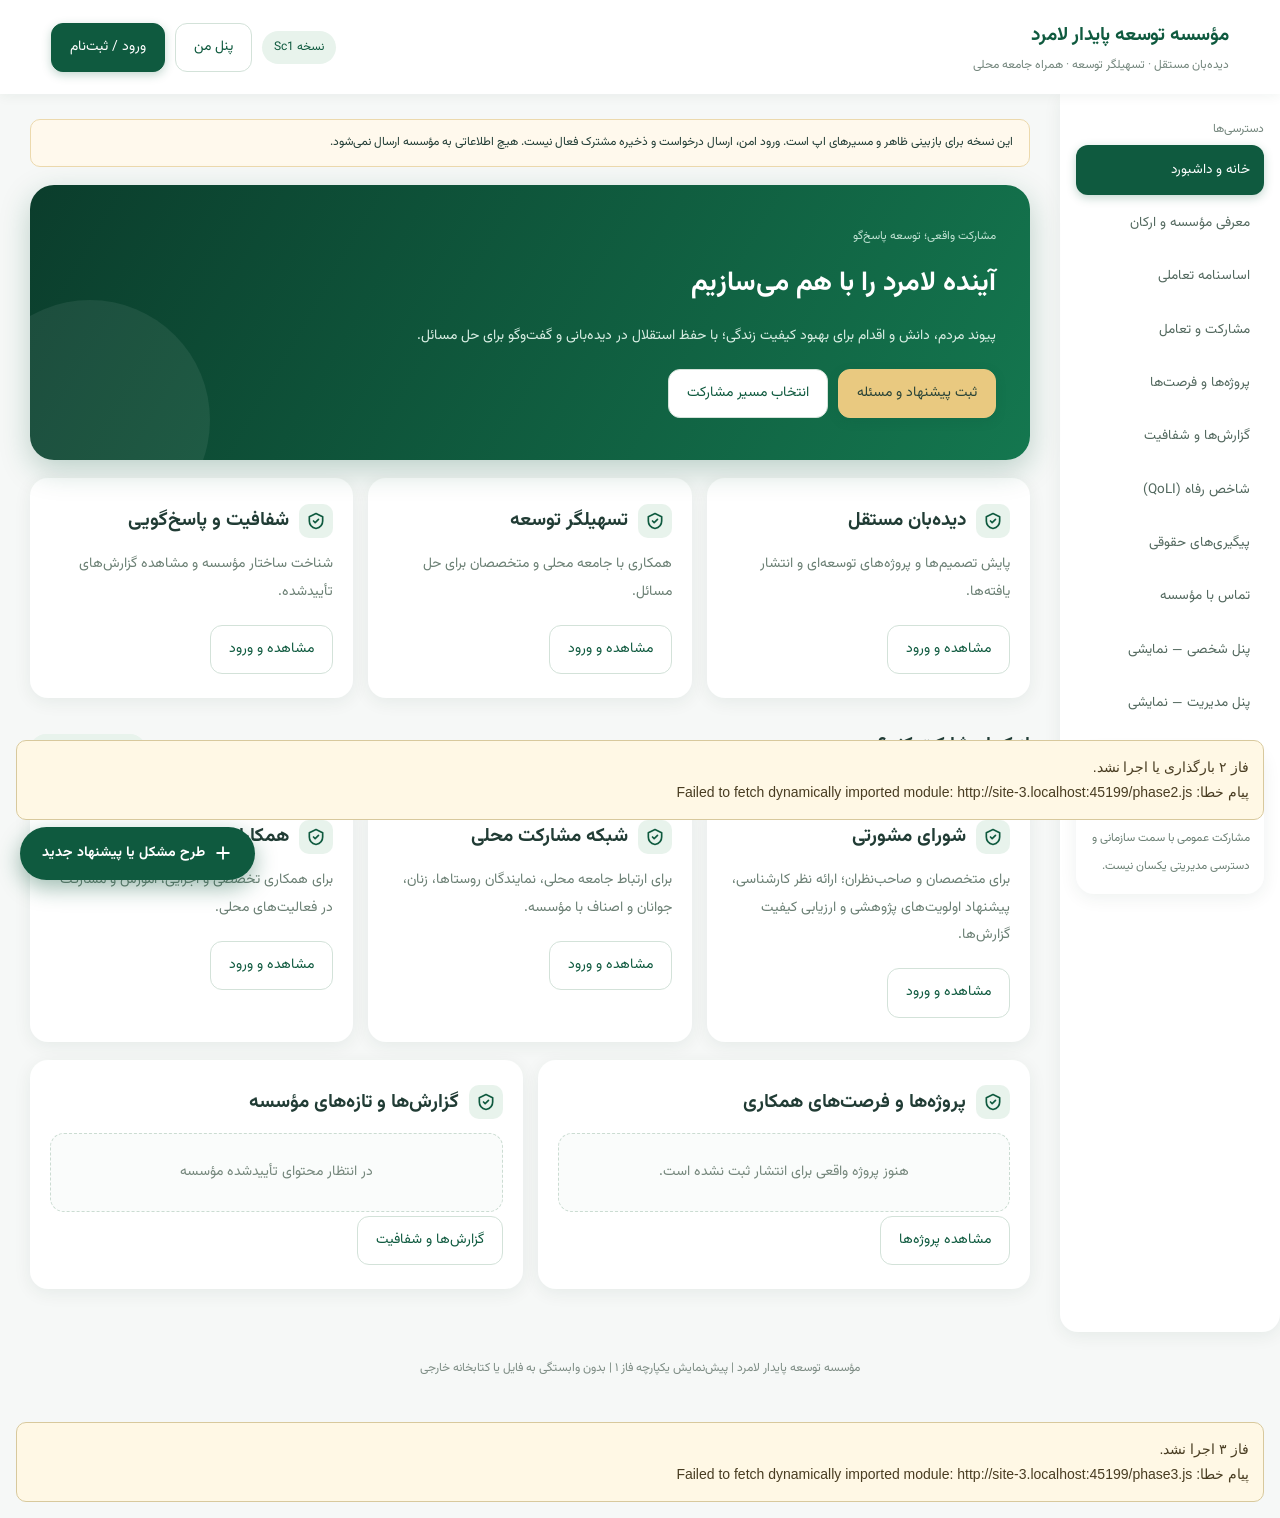
==== commit 86addea9: "Update index.html" ====
--- a/index.html
+++ b/index.html
@@ -1,12 +1,65 @@
-<!DOCTYPE html><html lang="fa" dir="rtl"><head><meta charset="utf-8"><meta name="viewport" content="width=device-width,initial-scale=1"><title>توسعه پایدار لامرد | فاز یک</title><style>
+<!DOCTYPE html><html lang="fa" dir="rtl"><head><meta charset="utf-8"><link rel="preconnect" href="https://fonts.googleapis.com"><link rel="preconnect" href="https://fonts.gstatic.com" crossorigin><link href="https://fonts.googleapis.com/css2?family=Vazirmatn:wght@400;500;700;800&display=swap" rel="stylesheet"><meta name="viewport" content="width=device-width,initial-scale=1"><title>توسعه پایدار لامرد | Sc1</title><style>
 :root{--green:#12634e;--ink:#213c35;--line:#e0e9e4;--bg:#f5f8f6}*{box-sizing:border-box}body{margin:0;background:var(--bg);color:var(--ink);font:14px/1.95 Tahoma,Arial,sans-serif}button,input,textarea,select{font:inherit}button,a{touch-action:manipulation}button{cursor:pointer}header{background:white;border-bottom:1px solid var(--line);padding:17px 4%;display:flex;align-items:center;justify-content:space-between;gap:15px;flex-wrap:wrap}.brand{font-size:19px;color:var(--green);font-weight:bold}.sub{font-size:12px;color:#74867d}.shell{display:grid;grid-template-columns:220px 1fr;max-width:1450px;margin:auto}aside.menu{padding:24px 16px;border-left:1px solid var(--line);min-height:85vh;background:#fff}nav button{display:block;width:100%;text-align:right;border:0;background:none;padding:12px 14px;border-radius:10px;margin:3px 0;color:#52685e}nav button.active,nav button:hover{background:#e7f3ed;color:var(--green)}main{padding:25px 30px;min-width:0}.badge{background:#fff2d6;color:#805e23;padding:5px 12px;border-radius:20px;font-size:12px}.notice{border:1px solid #ecd9ad;background:#fff9ed;padding:11px 16px;border-radius:10px;margin-bottom:18px;font-size:12px}.hero{background:linear-gradient(115deg,#124f40,#147b5c);color:white;border-radius:19px;padding:30px;position:relative}.hero p{max-width:650px;color:#daeee4}.hero small{color:#c2e3d4}h1{font-size:27px;margin:8px 0 12px}h2{font-size:19px;margin:4px 0 12px}h3{font-size:16px}p{margin:8px 0 15px}.grid{display:grid;grid-template-columns:repeat(auto-fit,minmax(210px,1fr));gap:15px;margin:18px 0}.card{background:white;border:1px solid var(--line);border-radius:15px;padding:20px}.card p,.muted{color:#6c8075}.btn{padding:9px 16px;border:1px solid #cadbd2;background:white;border-radius:8px;color:var(--green);margin:4px 0;display:inline-block;text-decoration:none}.btn.primary{background:var(--green);color:white;border-color:var(--green)}.hero .btn.primary{background:#e9c980;color:#294337;border-color:#e9c980}.row{display:flex;gap:10px;flex-wrap:wrap;align-items:center}.sectionhead{display:flex;justify-content:space-between;align-items:center;margin-top:25px}.empty{padding:25px;border:1px dashed #cbdcd2;border-radius:12px;color:#75877c;text-align:center}.charter{display:grid;grid-template-columns:255px 1fr;gap:16px;margin-top:18px}.chapters button{display:block;width:100%;text-align:right;margin:5px 0;padding:10px;background:white;border:1px solid var(--line);border-radius:8px}.chapters button.selected{background:#e7f3ed;color:var(--green)}.article p{white-space:pre-line}.article{min-width:0}.article .legal{font-size:13px;line-height:2.2;border-top:1px solid var(--line);padding-top:14px}.toolbar{display:flex;gap:8px;flex-wrap:wrap}input,select,textarea{width:100%;border:1px solid #d2dfd7;border-radius:8px;padding:10px;margin:5px 0 15px;background:white;color:var(--ink)}textarea{min-height:120px}button:disabled{cursor:not-allowed;opacity:.5}.panel{display:grid;grid-template-columns:200px 1fr;gap:16px}.panelnav{background:#f0f6f2;padding:15px;border-radius:10px}.panelnav button{width:100%;text-align:right;margin:4px 0}.metric{font-size:28px;color:var(--green)}footer{padding:25px;text-align:center;color:#7d8c84;font-size:12px}.tabs .selected{background:var(--green);color:white}.number{font-size:12px;background:#eef5f1;padding:4px 9px;border-radius:20px}#feedback{color:var(--green)}@media(max-width:800px){.shell{display:block}aside.menu{min-height:auto;border-left:0;padding:10px}nav{display:flex;overflow:auto}nav button{width:auto;white-space:nowrap}main{padding:16px}.charter,.panel{grid-template-columns:1fr}.chapters{max-height:240px;overflow:auto}.hero{padding:23px}h1{font-size:23px}}@media print{header,aside.menu,.notice,.toolbar,.chapters,footer{display:none}.shell,.charter{display:block}main{padding:0}}
-</style></head><body><header><div><div class="brand">مؤسسه توسعه پایدار لامرد</div><div class="sub">دیده‌بان مستقل · تسهیلگر توسعه · همراه جامعه محلی</div></div><div class="row"><span class="badge">فاز ۱ — نسخه نمایشی</span><button class="btn" data-route="personal">پنل من</button><button class="btn primary" data-route="access">ورود / ثبت‌نام</button></div></header><div class="shell"><aside class="menu"><div class="sub">دسترسی‌ها</div><nav id="nav"></nav><div class="card" style="margin-top:20px;padding:14px"><h3>همکاری برای زندگی بهتر</h3><small class="muted">مشارکت عمومی با سمت سازمانی و دسترسی مدیریتی یکسان نیست.</small></div></aside><main><div class="notice">این نسخه برای بازبینی ظاهر و مسیرهای اپ است. ورود امن، ارسال درخواست و ذخیره مشترک فعال نیست. هیچ اطلاعاتی به مؤسسه ارسال نمی‌شود.</div><div id="app"></div><p id="feedback" role="status"></p></main></div><footer>مؤسسه توسعه پایدار لامرد | پیش‌نمایش یکپارچه فاز ۱ | بدون وابستگی به فایل یا کتابخانه خارجی</footer><script>
-const chapters=[{"title": "فصل اول: کلیات", "text": ["ماده ۱ ـ نام: نام مؤسسه «مؤسسه توسعه پایدار لامرد» است که در این اساسنامه «مؤسسه» نامیده می‌شود.", "ماده ۲ ـ هویت و اصول: مؤسسه نهادی غیردولتی، غیرانتفاعی، مستقل و غیرسیاسی است. مؤسسه وابسته به هیچ دولت، حزب، صنعت یا نهاد خارجی نیست. دریافت کمک مالی از دیگران، به معنی حق دخالت آن‌ها در تصمیم‌ها و نتایج کار مؤسسه نیست. هیچ سود یا دارایی‌ای بین اعضا تقسیم نمی‌شود. مؤسسه فعالیت‌های خود را بر پایه این اصول بنیادین بنا می‌کند:", "یکپارچگی توسعه: دیدن هم‌زمانِ مسائل اقتصادی، اجتماعی و زیست‌محیطی.", "عدالت بین‌نسلی: حفظ منابع و فرصت‌ها برای نسل‌های آینده.", "عدالت اجتماعی و فضایی: توزیع عادلانه منافع و هزینه‌های توسعه بین همه مردم و مناطق شهرستان.", "مشارکت واقعی: نقش داشتن مردم در شناسایی مشکلات و تصمیم‌گیری‌ها.", "احتیاط زیست‌محیطی: جدی گرفتن خطرات محیط‌زیستی حتی وقتی اطلاعات علمی کامل نیست.", "شفافیت و پاسخ‌گویی: اطلاع‌رسانی عمومی و پاسخ دادن به مردم درباره تصمیم‌ها.", "ماده ۳ ـ محدوده فعالیت: محدوده اصلی فعالیت، شهرستان لامرد در استان فارس است. فعالیت در سطح استان یا کشور با تصویب هیئت امنا و در چارچوب مجوزهای قانونی ممکن است.", "ماده ۴ ـ مرکز اصلی: مرکز اصلی مؤسسه در شهر لامرد است. (نشانی کامل و کدپستی در زمان ثبت تکمیل می‌شود). ایجاد نمایندگی در بخش‌ها و روستاها (مانند چاهورز) با تصویب هیئت امنا و رعایت قوانین انجام می‌شود. نمایندگی‌ها شخصیت حقوقی مستقل ندارند.", "ماده ۵ ـ مدت فعالیت: مدت فعالیت از تاریخ ثبت نامحدود است.", "ماده ۶ ـ دارایی اولیه و سال مالی: دارایی اولیه مؤسسه ۲۰۰,۰۰۰,۰۰۰ ریال است که توسط مؤسسان تأمین و در اسناد ثبت می‌شود. سال مالی از اول فروردین تا پایان اسفند است."]}, {"title": "فصل دوم: مأموریت و شاخص ارزیابی", "text": ["ماده ۷ ـ مأموریت (نقش ترکیبی): مؤسسه دو نقش اصلی دارد:", "دیده‌بان مستقل: پایش و ارزیابی مستقل تصمیم‌ها و پروژه‌های توسعه‌ای (به‌ویژه صنایع) و انتشار عمومی یافته‌ها.", "تسهیلگر توسعه: همکاری با مردم، نهادها، دانشگاه‌ها و صنایع برای حل مسائل و بهبود شرایط زندگی در لامرد.", "تبصره: استقلال مؤسسه در ارزیابی و انتشار یافته‌ها (نقش اول) مطلق است و همکاری با نهادها (نقش دوم) هرگز نباید به این استقلال خدشه وارد کند.", "ماده ۸ ـ چشم‌انداز و مفهوم «زندگی»: مؤسسه می‌خواهد نهادی مرجع در لامرد باشد تا هیچ تصمیم مهمی بدون سنجش اثرش بر «زندگی و رفاه مردم» گرفته نشود. هر برنامه یا مکانیسمی در مؤسسه باید در نهایت به بهبود کیفیت زندگی جامعه محلی کمک کند.", "ماده ۹ ـ شاخص رفاه لامرد (QoLI): مؤسسه برای سنجش موفقیت خود از یک شاخص بین‌المللی استفاده می‌کند:", "بخش ذهنی: سنجش سالانه رضایت مردم از زندگی با پرسش استاندارد «نردبان زندگی» (نمره ۰ تا ۱۰).", "بخش عینی: سنجش حداقل ۶ شاخص از معیارهای جهانی کیفیت زندگی (QoLI) مانند کیفیت هوا، دسترسی به فضای سبز، رضایت از بهداشت، نرخ بیکاری و رضایت از مدیریت محلی.", "تبصره: گزارش سالانه این شاخص، ملاک قضاوت درباره عملکرد مؤسسه است و باید به اطلاع عموم برسد.", "ماده ۱۰ ـ ابزارهای فعالیت:", "پژوهش کاربردی و انتشار گزارش‌های مستقل.", "گفت‌وگوی ساختاریافته با مدیران، صنایع و نهادها برای ارائه راه‌حل.", "توانمندسازی و آموزش جامعه محلی.", "پیگیری حقوقی و طرح شکایت در صورت لزوم (با تصویب هیئت امنا).", "سنجش مستمر شاخص‌های رفاه و زندگی."]}, {"title": "فصل سوم: مؤسسان", "text": ["ماده ۱۱ ـ مؤسسان: مؤسسان شامل آقایان حمیدرضا اکبرپور، محمدحسین رضاپور، مرتضی شمالی، غلامرضا قائدی، اسماعیل نیک‌نام، مهدی واعظ‌زاده و بهمن هاشمی، و خانم‌ها زکیه محمدنیا و الهام محمدنیا هستند.", "ماده ۱۲ ـ وظایف مؤسسان: تصویب اساسنامه، پیگیری ثبت، تأمین دارایی اولیه و انتخاب اولین هیئت امنای هفت‌نفره.", "ماده ۱۳ ـ جایگاه پس از تأسیس: پس از تحویل امور به هیئت امنا، مؤسسان رکن تصمیم‌گیر روزمره نیستند. آن‌ها «نهاد حافظ اصالت» هستند و وظایف زیر را دارند:", "نظارت عالی بر حفظ مأموریت بنیادین مؤسسه.", "پیشنهاد انحلال مؤسسه به هیئت امنا (هیئت امنا به‌تنهایی حق درخواست انحلال را ندارد).", "پیشنهاد تغییرات بنیادین در مأموریت مؤسسه.", "میانجی‌گری در اختلافات اساسی ارکان."]}, {"title": "فصل چهارم: هیئت امنا (عالی‌ترین رکن)", "text": ["ماده ۱۴ ـ جایگاه و ترکیب: هیئت امنا عالی‌ترین رکن سیاست‌گذاری و نظارت است (مجمع عمومی وجود ندارد). تعداد اعضای آن بین ۷ تا ۱۵ نفر است (در آغاز ۷ نفر).", "تبصره ـ اعضای ناظر: هیئت امنا می‌تواند افرادی را به‌عنوان «عضو ناظر» بدون حق رأی دعوت کند. این افراد می‌توانند با درخواست کتبی خود و تصویب هیئت امنا، به عضویت اصلی (با حق رأی) درآیند.", "ماده ۱۵ ـ شرایط عضویت: التزام به اساسنامه، حسن شهرت، تخصص یا تجربه مرتبط، و شناخت مسائل لامرد. افراد دارای سمت مدیریتی در صنایع آلاینده یا نهادهای دولتی مرتبط، نمی‌توانند عضو اصلی باشند (می‌توانند ناظر باشند).", "ماده ۱۶ ـ انتخاب و دوره عضویت: نامزدها با پیشنهاد دو عضو دیگر، پیشنهاد شورای مشورتی، یا درخواست شخصی خود (که به دبیر مؤسسه داده می‌شود) معرفی می‌شوند و با رأی دوسوم اعضای هیئت امنا انتخاب می‌شوند. دوره عضویت ۳ سال است و عضویت بیش از دو دوره متوالی مجاز نیست. در انتخاب‌ها تنوع جنسیتی و شناخت مناطق مختلف شهرستان مد نظر است.", "ماده ۱۷ ـ وظایف هیئت امنا: تصویب سیاست‌ها، برنامه راهبردی، بودجه و صورت‌های مالی؛ انتخاب و عزل هیئت مدیره و بازرس؛ تصویب گزارش‌های پایش (شاخص رفاه)؛ تصمیم‌گیری درباره اقدامات حقوقی مهم و تغییر اساسنامه.", "ماده ۱۸ ـ جلسات و رأی‌گیری: جلسات حداقل هر سه ماه یک بار است. دعوت‌نامه ۱۰ روز قبل ارسال می‌شود. جلسه با حضور بیش از نصف اعضا رسمیت می‌یابد.", "تبصره ـ تعارض منافع: اگر عضوی در موضوعی منافع شخصی (مالی یا شغلی) دارد، باید آن را اعلام کند و از رأی‌گیری خارج شود. در مواردی که به دلیل تعارض منافع، تعداد اعضای مستقل کم شود، از اعضای علی‌البدل یا اعضای ناظر (فقط برای آن جلسه و با تأیید قانونی) برای حفظ نصاب استفاده می‌شود.", "ماده ۱۹ ـ پایان عضویت: با استعفا، فوت، غیبت غیرموجه در سه جلسه، یا اخراج (به دلیل نقض اساسنامه یا کتمان تعارض منافع) خاتمه می‌یابد. تصمیم اخراج با رأی دوسوم و پس از شنیدن دفاعیات فرد است.", "ماده ۲۰ ـ جانشینی: برای کرسی خالی، هیئت امنا حداکثر ظرف ۶۰ روز عضو جدیدی (برای باقی‌مانده دوره) انتخاب می‌کند."]}, {"title": "فصل پنجم: هیئت مدیره و دبیر", "text": ["ماده ۲۱ ـ ترکیب: هیئت مدیره ۵ عضو اصلی و ۲ عضو علی‌البدل دارد که برای ۲ سال توسط هیئت امنا انتخاب می‌شوند. اعضای هیئت مدیره نمی‌توانند بیش از دو دوره متوالی در این سمت باشند.", "ماده ۲۲ ـ وظایف: اجرای مصوبات هیئت امنا، مدیریت امور روزمره، تهیه بودجه، نظارت بر کارکنان و تهیه گزارش‌های مالی و عملکردی برای هیئت امنا.", "ماده ۲۳ ـ دبیر (مدیرعامل): با پیشنهاد هیئت مدیره و تصویب هیئت امنا انتخاب می‌شود. دبیر مسئول اجرایی مؤسسه است، در جلسات هیئت مدیره حق رأی دارد و در جلسات هیئت امنا بدون حق رأی حاضر می‌شود. دبیر نمی‌تواند هم‌زمان رئیس یا خزانه‌دار هیئت مدیره باشد."]}, {"title": "فصل ششم: بازرسی", "text": ["ماده ۲۴ ـ بازرس: هیئت امنا یک بازرس اصلی و یک علی‌البدل برای ۱ سال انتخاب می‌کند. بازرس نباید عضو هیئت امنا، هیئت مدیره یا از بستگان آن‌ها باشد.", "ماده ۲۵ ـ وظایف: نظارت بر انطباق فعالیت‌ها با اساسنامه، بررسی حساب‌ها و اسناد مالی، و ارائه گزارش به هیئت امنا. بازرس حق دخالت در امور اجرایی را ندارد."]}, {"title": "فصل هفتم: مشارکت و مشورت (تقویت مشارکت محلی)", "text": ["ماده ۲۶ ـ شورای مشورتی: متشکل از ۵ تا ۱۵ متخصص و صاحب‌نظر که با پیشنهاد هیئت مدیره و تصویب هیئت امنا برای ۲ سال انتخاب می‌شوند. وظیفه آن‌ها ارائه نظر کارشناسی، پیشنهاد اولویت‌های پژوهشی و ارزیابی کیفیت گزارش‌هاست. (بدون حق رأی در ارکان).", "ماده ۲۷ ـ شبکه مشارکت محلی: برای تضمین مشارکت مردم، مؤسسه شورای نمایندگان محلی (شامل نمایندگان روستاها، زنان، جوانان و اصناف) را تشکیل می‌دهد. این شورا حق ارائه پیشنهاد رسمی به هیئت امنا را دارد و هیئت امنا موظف است حداکثر ظرف ۶۰ روز پاسخ مستدل ارائه دهد. مؤسسه سالانه یک نشست عمومی پاسخ‌گویی برگزار می‌کند.", "ماده ۲۸ ـ همکاران و داوطلبان: پذیرش داوطلبان بر اساس آیین‌نامه‌ای است که حقوق، آموزش، ایمنی و محرمانگی را تعیین می‌کند."]}, {"title": "فصل هشتم: امور مالی و استقلال", "text": ["ماده ۲۹ ـ منابع مالی: کمک‌های مردمی و نهادهای غیردولتی، درآمد حاصل از خدمات پژوهشی و آموزشی، و فروش محصولات علمی. دریافت کمک از نهادهای بین‌المللی غیردولتی فقط با تصویب دوسوم هیئت امنا ممکن است.", "ماده ۳۰ ـ سقف تمرکز حمایت: حمایت هر حامی مالی (و شرکت‌های وابسته به آن) نباید از ۲۰ درصد کل منابع سالانه مؤسسه بیشتر شود.", "تبصره: در دو سال اول تأسیس، برای تأمین هزینه‌های راه‌اندازی، پذیرش حمایت بیش از ۲۰ درصد با تصویب سه‌چهارم هیئت امنا و تضمین کتبی عدم دخالت حامی مجاز است.", "ماده ۳۱ ـ ممنوعیت حمایت هم‌زمان: از زمان شروع پایش یک نهاد تا انتشار گزارش و ۶ ماه پس از آن، دریافت کمک مالی جدید از آن نهاد ممنوع است. انجام پروژه مشترک یا خدماتی با آن نهاد (غیرمرتبط با موضوع پایش) با افشای کامل و تصویب هیئت امنا مجاز است.", "ماده ۳۲ ـ استقلال انتشار: هیچ حامی مالی حق تغییر، تأخیر یا منع انتشار گزارش‌ها را ندارد. گزارش‌ها پس از تأیید دو ارزیاب مستقل و بررسی حقوقی توسط دبیر منتشر می‌شوند. در صورت اختلاف درباره انتشار، یک هیئت سه‌نفره مستقل تصمیم نهایی را می‌گیرد.", "ماده ۳۳ ـ شفافیت مالی: تمام حساب‌ها به نام مؤسسه است. استفاده از حساب شخصی ممنوع است. اسناد مالی با دو امضا (دبیر و خزانه‌دار) معتبر است. گزارش عملکرد مالی سالانه برای عموم منتشر می‌شود."]}, {"title": "فصل نهم: اقدامات حقوقی و انحلال", "text": ["ماده ۳۴ ـ پیگیری حقوقی: مؤسسه می‌تواند در صورت مشاهده تخلف یا آسیب به منافع عمومی (مانند محیط زیست یا سلامت)، با تصویب هیئت امنا اقدام به طرح شکایت در مراجع قانونی کند.", "ماده ۳۵ ـ انحلال: انحلال مؤسسه فقط با پیشنهاد هیئت مؤسس و تصویب سه‌چهارم اعضای هیئت امنا در یک جلسه فوق‌العاده امکان‌پذیر است. پس از انحلال، هیئت تصفیه‌ای (حداقل ۳ نفر) انتخاب می‌شود تا بدهی‌ها را تسویه و دارایی باقی‌مانده را با نظارت مراجع قانونی به یک نهاد غیرانتفاعی هم‌هدف واگذار کند. دارایی‌ها به هیچ عنوان به مؤسسان یا اعضا منتقل نمی‌شود."]}], summaries=["هویت مستقل و غیرانتفاعی، اصول، محدوده فعالیت و مشخصات مؤسسه.", "دیده‌بانی مستقل و تسهیلگری توسعه، بهبود زندگی مردم و سنجش شاخص رفاه.", "تأسیس و حفظ اصالت و مأموریت مؤسسه.", "ترکیب، انتخاب، دوره، مسئولیت‌ها و قواعد فعالیت هیئت امنا.", "مدیریت اجرایی مؤسسه توسط هیئت مدیره و دبیر.", "نظارت مستقل بر انطباق فعالیت‌ها و اسناد مالی.", "شورای مشورتی، شبکه مشارکت محلی و همکاران و داوطلبان.", "منابع مالی، استقلال، تعارض حمایت و شفافیت.", "پیگیری حقوقی و شرایط انحلال."];
-const routes={home:'خانه و داشبورد',about:'معرفی مؤسسه و ارکان',charter:'اساسنامه تعاملی',participation:'مشارکت و تعامل',projects:'پروژه‌ها و فرصت‌ها',reports:'گزارش‌ها و شفافیت',contact:'تماس با مؤسسه',personal:'پنل شخصی — نمایشی',admin:'پنل مدیریت — نمایشی'};
+
+/* ===== UI refresh ===== */
+:root{--green:#0f5a3f;--green2:#14774f;--soft:#e8f3ec;--line:#e6ece8;--bg:#f6f8f7;--sh:0 4px 18px rgba(15,60,40,.07)}
+body{font-family:Vazirmatn,Tahoma,Arial,sans-serif;background:var(--bg)}
+header{position:sticky;top:0;z-index:20;box-shadow:0 2px 12px rgba(15,60,40,.06);border:0}
+.brand{letter-spacing:-.2px}
+aside.menu{border:0;background:#fff;box-shadow:var(--sh);border-radius:0 0 18px 18px}
+nav button{border-radius:12px;transition:.18s;font-size:13.5px}
+nav button.active{background:var(--green);color:#fff;box-shadow:0 3px 10px rgba(15,90,63,.25)}
+nav button:hover:not(.active){background:var(--soft)}
+.card{border:0;border-radius:18px;box-shadow:var(--sh);transition:transform .18s,box-shadow .18s}
+.card:hover{transform:translateY(-2px);box-shadow:0 8px 24px rgba(15,60,40,.12)}
+.card h2{display:flex;align-items:center;gap:10px}
+.card h2::before{content:"";flex:none;width:34px;height:34px;border-radius:10px;background:var(--soft) url("data:image/svg+xml,%3Csvg xmlns='http://www.w3.org/2000/svg' viewBox='0 0 24 24' fill='none' stroke='%230f5a3f' stroke-width='2' stroke-linecap='round' stroke-linejoin='round'%3E%3Cpath d='M12 3l8 4v5c0 5-3.5 8-8 9-4.5-1-8-4-8-9V7z'/%3E%3Cpath d='M9 12l2 2 4-4'/%3E%3C/svg%3E") center/20px no-repeat}
+.hero{border-radius:24px;background:linear-gradient(120deg,#0b3d2c,#14774f);box-shadow:0 10px 30px rgba(15,90,63,.25);padding:38px 34px;overflow:hidden}
+.hero::after{content:"";position:absolute;left:-60px;bottom:-80px;width:240px;height:240px;border-radius:50%;background:rgba(255,255,255,.07)}
+.btn{border-radius:12px;padding:10px 18px;border:1px solid #d3e2d9;transition:.18s}
+.btn:hover{background:var(--soft)}
+.btn.primary{background:var(--green);box-shadow:0 3px 10px rgba(15,90,63,.25)}
+.btn.primary:hover{background:var(--green2)}
+.hero .btn.primary:hover{background:#f1d796}
+.badge{background:var(--soft);color:var(--green)}
+.empty{background:#fafcfb;border-radius:14px}
+.number{background:var(--soft);color:var(--green)}
+input,select,textarea{border-radius:12px;border:1px solid #d8e4dc;transition:.15s}
+input:focus,select:focus,textarea:focus{outline:0;border-color:var(--green2);box-shadow:0 0 0 3px rgba(20,119,79,.15)}
+.chapters button{border:0;box-shadow:var(--sh);border-radius:12px;transition:.15s}
+.chapters button.selected{background:var(--green);color:#fff}
+.tabs{background:#fff;padding:5px;border-radius:14px;width:fit-content;box-shadow:var(--sh)}
+.tabs .btn{border:0;margin:0}
+.tabs .selected{background:var(--green);color:#fff}
+.fab{position:fixed;left:20px;bottom:20px;z-index:30;display:flex;align-items:center;gap:8px;border-radius:999px;padding:13px 22px;background:var(--green);color:#fff;border:0;box-shadow:0 8px 22px rgba(15,90,63,.4);font-weight:bold;cursor:pointer}
+.fab:hover{background:var(--green2);transform:translateY(-2px)}
+.fab svg{width:20px;height:20px}
+#menuToggle,.burger{display:none}
+@media(max-width:800px){
+.burger{display:inline-flex;width:42px;height:42px;align-items:center;justify-content:center;border-radius:12px;background:var(--soft);cursor:pointer}
+.burger svg{width:22px;height:22px;stroke:var(--green)}
+aside.menu{display:none;border-radius:0 0 18px 18px}
+#menuToggle:checked~.shell aside.menu{display:block}
+nav{display:block}nav button{width:100%;white-space:normal}
+.fab span{display:none}.fab{padding:15px;left:14px;bottom:14px}
+.hero{padding:26px 20px}}
+body #p2open{left:auto !important;right:18px !important}
+.bars{display:grid;gap:12px;margin-top:10px}.bar{display:grid;grid-template-columns:130px 1fr 52px;gap:10px;align-items:center;font-size:14px}
+.bar .track{height:14px;background:#e6efea;border-radius:99px;overflow:hidden}.bar .fill{height:100%;border-radius:99px}
+.ladder{display:flex;align-items:center;gap:18px;flex-wrap:wrap}.ladder .score{font-size:44px;font-weight:800;color:var(--green)}
+.ladder .scale{flex:1;min-width:220px}.ladder .track{height:18px;border-radius:99px;background:linear-gradient(90deg,#d9534f,#f0ad4e,#5cb85c);position:relative}
+.ladder .pin{position:absolute;top:-6px;width:6px;height:30px;background:#213c35;border-radius:3px}
+.ladder .ticks{display:flex;justify-content:space-between;font-size:12px;color:#667;margin-top:10px}
+.legend{display:flex;gap:14px;flex-wrap:wrap;font-size:13px;margin-top:10px}.legend i{display:inline-block;width:12px;height:12px;border-radius:3px;margin-left:5px;vertical-align:middle}
+.case{border-right:5px solid var(--green)}.case .st{display:inline-block;padding:2px 12px;border-radius:99px;font-size:13px;font-weight:700;color:#fff}
+.st.rev{background:#e08a00}.st.win{background:#12634e}.st.run{background:#2a6fb0}
+</style></head><body><input type="checkbox" id="menuToggle"><header><label for="menuToggle" class="burger" aria-label="منو"><svg viewBox="0 0 24 24" fill="none" stroke-width="2" stroke-linecap="round"><path d="M4 6h16M4 12h16M4 18h16"/></svg></label><div><div class="brand">مؤسسه توسعه پایدار لامرد</div><div class="sub">دیده‌بان مستقل · تسهیلگر توسعه · همراه جامعه محلی</div></div><div class="row"><span class="badge">نسخه Sc1</span><button class="btn" data-route="personal">پنل من</button><button class="btn primary" data-route="access">ورود / ثبت‌نام</button></div></header><div class="shell"><aside class="menu"><div class="sub">دسترسی‌ها</div><nav id="nav"></nav><div class="card" style="margin-top:20px;padding:14px"><h3>همکاری برای زندگی بهتر</h3><small class="muted">مشارکت عمومی با سمت سازمانی و دسترسی مدیریتی یکسان نیست.</small></div></aside><main><div class="notice">این نسخه برای بازبینی ظاهر و مسیرهای اپ است. ورود امن، ارسال درخواست و ذخیره مشترک فعال نیست. هیچ اطلاعاتی به مؤسسه ارسال نمی‌شود.</div><div id="app"></div><p id="feedback" role="status"></p></main></div><button class="fab" data-route="suggestion"><svg viewBox="0 0 24 24" fill="none" stroke="currentColor" stroke-width="2.2" stroke-linecap="round"><path d="M12 5v14M5 12h14"/></svg><span>طرح مشکل یا پیشنهاد جدید</span></button><footer>مؤسسه توسعه پایدار لامرد | پیش‌نمایش یکپارچه فاز ۱ | بدون وابستگی به فایل یا کتابخانه خارجی</footer><script>
+const chapters=[{"title": "فصل اول: کلیات", "text": ["ماده ۱ ـ نام: نام مؤسسه «مؤسسه توسعه پایدار لامرد» است که در این اساسنامه «مؤسسه» نامیده می‌شود.", "ماده ۲ ـ ماهیت و اصول بنیادین:", "مؤسسه نهادی غیردولتی، غیرانتفاعی، مستقل و غیرحزبی است و در چارچوب قوانین و مقررات جمهوری اسلامی ایران، مجوزهای لازم و این اساسنامه فعالیت می‌کند.", "اصول راهنمای مؤسسه شامل ارزیابی یکپارچه آثار اقتصادی، اجتماعی و زیست‌محیطی، عدالت اجتماعی و فضایی و بین‌نسلی، مشارکت فراگیر، پیشگیری از آسیب، احتیاط متناسب در برابر خطرات جدی با بیان عدم قطعیت علمی، و تقویت تاب‌آوری جامعه و منابع طبیعی است.", "مؤسسه وابستگی تشکیلاتی یا حق فرمان‌پذیری از دولت، احزاب، صنایع، حامیان مالی یا نهادهای خارجی ندارد.", "دریافت حمایت مجاز، به‌خودی‌خود برای حامی حق انتصاب، رأی، وتو یا دخالت در تصمیم‌ها و یافته‌های مؤسسه ایجاد نمی‌کند.", "درآمد و دارایی مؤسسه صرفاً برای اهداف آن مصرف می‌شود و توزیع مستقیم یا غیرمستقیم سود یا دارایی میان مؤسسان، امنا، مدیران، بازرسان و همکاران ممنوع است.", "ماده ۳ ـ محدوده فعالیت: محدوده اصلی فعالیت شهرستان لامرد در استان فارس است. فعالیت مرتبط در سطح استان یا کشور، با تصویب هیئت امنا و در حدود مجوز مؤسسه و با اخذ مجوز تکمیلی در صورت لزوم امکان‌پذیر است.", "ماده ۴ ـ مرکز اصلی و نمایندگی: مرکز اصلی مؤسسه در شهر لامرد است. نشانی کامل: [پیش از امضا تکمیل شود]؛ کدپستی: [تکمیل شود]. تغییر نشانی و ایجاد یا تعطیلی نمایندگی با تصویب هیئت امنا و رعایت تشریفات اعلام، ثبت و اخذ مجوز لازم انجام می‌شود. نمایندگی‌ها شخصیت حقوقی مستقل ندارند.", "ماده ۵ ـ مدت و آغاز فعالیت: مدت فعالیت از تاریخ ثبت نامحدود است. آغاز فعالیت‌های مشمول مجوز منوط به اخذ مجوز مربوط است.", "ماده ۶ ـ دارایی اولیه و سال مالی: دارایی اولیه مؤسسه ۲۰۰,۰۰۰,۰۰۰ ریال است که تأمین و تحویل آن توسط مؤسسان باید در صورت‌جلسه و اسناد مالی تأسیس مستند شود. سال مالی از اول فروردین تا پایان اسفند است؛ سال مالی نخست از تاریخ ثبت تا پایان اسفند همان سال خواهد بود."]}, {"title": "فصل دوم: مأموریت، اهداف و موضوع فعالیت", "text": ["ماده ۷ ـ ضرورت تأسیس: مؤسسه برای تقویت مشارکت آگاهانه مردم و توجه هم‌زمان به ابعاد اقتصادی، اجتماعی، فرهنگی و زیست‌محیطی توسعه لامرد و کمک به کاهش پیامدهای نامطلوب تصمیم‌های توسعه نامتوازن تشکیل می‌شود.", "ماده ۸ ـ مأموریت: مأموریت مؤسسه ایجاد بستری مردمی و مستقل برای پژوهش، پایش، آموزش، گفت‌وگو و ارائه راهکارهای مستند در زمینه توسعه پایدار و رفاه جامعه محلی و انتقال یافته‌ها به مردم و تصمیم‌گیرندگان است.", "ماده ۹ ـ چشم‌انداز و اهداف: چشم‌انداز مؤسسه تبدیل‌شدن به نهادی معتبر و اثرگذار در ارتقای کیفیت تصمیم‌های توسعه‌ای لامرد است. اهداف عبارت‌اند از ارتقای رفاه و کیفیت زندگی، حفاظت از محیط زیست و سلامت عمومی، تقویت عدالت و مشارکت اجتماعی، حفظ سرمایه فرهنگی و اجتماعی و افزایش شفافیت و پاسخ‌گویی در موضوعات توسعه. این اهداف برای مؤسسه اختیار حاکمیتی، نظارتی الزام‌آور یا حق وتوی تصمیم‌های عمومی ایجاد نمی‌کند.", "ماده ۱۰ ـ موضوع و ابزارهای فعالیت:", "تهیه و انتشار گزارش‌های مستقل درباره آثار اقتصادی، اجتماعی، فرهنگی، بهداشتی و زیست‌محیطی طرح‌ها و تصمیم‌های توسعه‌ای.", "انجام پژوهش کاربردی و پایش رفاه و کیفیت زندگی با روش‌های معتبر و مستند.", "برگزاری نشست، کارگاه، دوره آموزشی و برنامه توانمندسازی جامعه محلی.", "گفت‌وگوی ساختاریافته(RSD) با مدیران، صنایع، شوراها، دانشگاه‌ها و جامعه محلی و ارائه پیشنهادهای سیاستی و اجرایی.", "تولید و انتشار محتوای علمی و آموزشی و ارائه خدمات پژوهشی و مشاوره‌ای مرتبط با مأموریت، با رعایت استقلال.", "پیگیری مطالبات و اقدامات حقوقی در حدود صلاحیت قانونی، مطابق فصل یازدهم این اساسنامه.", "ایجاد نظام پایش توسعه پایدار شهرستان مطابق فصل سوم این اساسنامه.", "دیده‌بانی مدنی مستقل بر روند اجرای طرح‌ها و تصمیم‌های توسعه‌ای و تعهدات اجتماعی صنایع و مراجع، از جمله درخواست اطلاعات در چارچوب قوانین، انتشار یافته‌ها و مطالبه‌ی اقدام.", "ماده ۱۱ ـ اصول همکاری: همکاری با نهادهای عمومی، دولتی، خصوصی، دانشگاهی و مدنی باید در راستای مأموریت و بدون واگذاری استقلال مؤسسه باشد. عضویت در شبکه‌های داخلی یا بین‌المللی با تصویب هیئت امنا و رعایت الزامات قانونی انجام می‌شود. هیچ قرارداد یا توافقی نمی‌تواند اختیار سانسور یافته‌ها یا منع پیگیری قانونی را به طرف مقابل بدهد.", "ماده ۱۲ ـ کیفیت علمی و حفاظت از داده: پژوهش‌ها باید مبتنی بر روش روشن، منابع قابل ارزیابی، تفکیک داده از تحلیل و بیان محدودیت‌ها باشند. حفظ محرمانگی اطلاعات شخصی، رضایت آگاهانه در موارد مقتضی، محدودیت دسترسی، نگهداری امن و انتشار داده‌های بی‌نام الزامی است. آیین‌نامه پژوهش، اخلاق و حفاظت از داده به تصویب هیئت امنا می‌رسد."]}, {"title": "فصل سوم: نظام پایش توسعه پایدار", "text": ["ماده ۱۳ ـ الزام به ایجاد نظام پایش: مؤسسه موظف است نظام پایش توسعه پایدار شهرستان را در حوزه‌های اقتصاد و معیشت، جامعه و کیفیت زندگی، محیط زیست و منابع طبیعی، حکمرانی و مشارکت، و تاب‌آوری و عدالت بین‌نسلی ایجاد کند. این نظام باید با توجه به آثار تجمعی طرح‌ها و ظرفیت محیطی منطقه بر اساس استانداردهای جهانی طراحی شود.", "ماده ۱۴ ـ چارچوب شاخص‌های جهانی: نظام پایش بر پایه دو چارچوب بین‌المللی زیر طراحی می‌شود:", "الف) اهداف توسعه پایدار سازمان ملل (SDGs): ۱۷ هدف و ۱۶۹ غایت که توسط چارچوب ۲۳۱ شاخص (مصوب کمیسیون آمار سازمان ملل) سنجیده می‌شود. مؤسسه موظف است بر اساس برنامه‌ی سالانه‌ی مصوب امنا  شاخص های کلیدی مرتبط با مسئله لامرد را از این چارچوب انتخاب و سالانه پایش کند؛ از جمله شاخص‌های آب سالم (SDG 6)، کار شایسته (SDG 8)، صنعت و نوآوری (SDG 9)، کاهش نابرابری (SDG 10)، شهرها و جوامع پایدار (SDG 11)، مصرف مسئولانه (SDG 12)، اقدام اقلیمی (SDG 13) و سلامت (SDG 3).", "ب) شاخص کیفیت زندگی UN-Habitat (QoLI): چارچوبی متشکل از ۲۸ شاخص جهانی در ۹ حوزه (خدمات پایه، فرهنگ، اقتصاد، آموزش، محیط زیست، حکمرانی، سلامت، مسکن و انسجام اجتماعی) به‌همراه یک شاخص کلی «رضایت از زندگی». مؤسسه موظف است بر اساس برنامه‌ی سالانه‌ی مصوب امنا شاخص های عینی را از این چارچوب متناسب با اولویت‌های لامرد انتخاب کند (مانند کیفیت هوا PM 2.5، دسترسی به فضای سبز، رضایت از بهداشت، نرخ بیکاری و رضایت از مدیریت محلی).", "تبصره ۱ ـ شاخص ذهنی «نردبان زندگی»: مؤسسه موظف است سالانه با استفاده از پرسش استاندارد «نردبان زندگی» (Cantril Ladder) میانگین رضایت از زندگی در شهرستان را بسنجد. در این پرسش، از پاسخ‌دهنده خواسته می‌شود زندگی خود را روی نردبانی از ۰ (بدترین) تا ۱۰ (بهترین) ارزیابی کند. این شاخص به‌عنوان شاخص پرچمدار رفاه، پایه مقایسه با سایر شهرها خواهد بود.", "ماده ۱۵ ـ الزامات اجرایی نظام پایش: هیئت مدیره مکلف است با نظر شورای مشورتی و شبکه مشارکت محلی، چارچوب دقیق شاخص‌ها، منابع داده، خط پایه (در حد داده‌های معتبر موجود)، اهداف کمی و دوره سنجش را برای تصویب به هیئت امنا ارائه کند.", "گزارش سالانه وضعیت توسعه پایدار، با بیان کمبود داده و محدودیت انتساب تغییرات، حداکثر شش ماه پس از پایان سال منتشر می‌شود.", "داده‌ها در حد امکان و با حفظ حریم خصوصی به تفکیک جغرافیا، جنسیت و گروه‌های اجتماعی بررسی می‌شوند.", "ارزیابی عملکرد خود مؤسسه جدا از ارزیابی وضعیت شهرستان و بر اساس اهداف برنامه سالانه انجام می‌شود.", "این فعالیت‌ها جایگزین ارزیابی رسمی یا صلاحیت مراجع قانونی نیستند."]}, {"title": "فصل چهارم: مؤسسان و ارکان", "text": ["ماده ۱۶ ـ مؤسسان: مؤسسان عبارت‌اند از آقایان حمیدرضا اکبرپور، محمدحسین رضاپور، غلامرضا قائدی، مهدی واعظ‌زاده و بهمن هاشمی و خانم‌ها زکیه محمدنیا و الهام محمدنیا. مشخصات هویتی و امضای آنان در صورت‌جلسه تأسیس درج می‌شود.", "ماده ۱۷ ـ وظایف مؤسسان و نخستین هیئت امنا: مؤسسان اساسنامه را تصویب، امور مجوز و ثبت را پیگیری، دارایی اولیه را تأمین و نخستین هیئت امنای هفت‌نفره را از اشخاص واجد شرایط ماده ۲۰ انتخاب می‌کنند. تصمیم مؤسسان با رأی موافق اکثریت معتبر است. نخستین جلسه امنا حداکثر ظرف سی روز پس از ثبت برگزار و اسناد، دارایی‌ها و تعهدات تأسیس با صورت‌جلسه تحویل می‌شود.", "ماده ۱۸ ـ جایگاه پس از تأسیس و ارکان: اداره مؤسسه به صورت دائمی هیئت امنایی است. ارکان مؤسسه عبارت‌اند از: هیئت امنا، هیئت مدیره و بازرس. دبیر یا مدیرعامل مسئول اجرایی مؤسسه است. پس از تحویل امور، هیئت مؤسس رکن دائمی تصمیم‌گیر (به جز در مورد انحلال، مطابق با ماده ۵۹) نیست و برای مؤسسان حق ویژه انتصاب، وتو، یا تغییر اساسنامه وجود ندارد. شورای مشورتی و شبکه همکاران، نهادهای پشتیبان و مشارکتی‌اند و رکن حاکمیتی محسوب نمی‌شوند."]}, {"title": "فصل پنجم: هیئت امنا", "text": ["ماده ۱۹ ـ جایگاه و ترکیب: هیئت امنا عالی‌ترین رکن سیاست‌گذاری و نظارت داخلی مؤسسه است. تعداد کرسی‌های آن هفت، نه، یازده، سیزده یا پانزده نفر است. تعداد نخستین کرسی‌ها هفت نفر است. افزایش کرسی‌ها با حداقل دوسوم آرای کل امنای دارای سمت و انتخاب هم‌زمان اعضای جدید معتبر است. کاهش کرسی‌ها فقط پس از خالی‌شدن کرسی و با حفظ حداقل هفت کرسی ممکن است.", "تبصره ـ اعضای ناظر: هیئت امنا می‌تواند اجازه حضور افرادی را به‌عنوان «عضو ناظر»، بدون حق رأی به جلسات خود صادر کند. این افراد می‌توانند با درخواست کتبی خود و تصویب هیئت امنا، به عضویت اصلی (با حق رأی) درآیند.", "ماده ۲۰ ـ شرایط عضویت: عضو هیئت امنا باید ملتزم به اساسنامه، دارای حسن شهرت و تخصص یا تجربه مرتبط، و دارای شناخت قابل احراز از مسائل لامرد باشد؛ ممنوعیت قانونی تصدی نداشته و فاقد محکومیت قطعی مؤثر مرتبط با فساد مالی، خیانت در امانت یا سوءاستفاده از موقعیت باشد. تصدی سمت مدیریتی یا تصمیم‌گیر دولتی در دستگاه‌های محلی مرتبط با موضوع فعالیت مؤسسه، یا سمت مدیریتی و اجرایی در صنایع فعال منطقه، با عضویت دارای حق رأی سازگار نیست. روابط شغلی، مالی و مالکیتی دیگر مطابق ماده ۵۱ افشا و ارزیابی می‌شود؛ تعارض منافع مستمر و غیرقابل مدیریت مانع عضویت است.", "ماده ۲۱ ـ انتخاب: پس از دوره تأسیس، نامزدی با پیشنهاد کتبی دو امین، پیشنهاد شورای مشورتی یا درخواست شخصی ممکن است. سوابق و اظهارنامه منافع پیش از رأی‌گیری در اختیار امنا قرار می‌گیرد. انتخاب اعضا با رأی موافق حداقل دوسوم کل امنای دارای سمت انجام می‌شود. در انتخاب‌ها تنوع تخصص، جنسیت، نسل و شناخت بخش‌ها و روستاهای شهرستان مورد توجه قرار می‌گیرد. عضویت در امنا افتخاری است و پرداخت حق حضور ممنوع؛ جبران هزینه واقعی مستند، مجاز است. فرصت نامزدی برای کرسی‌های قابل انتخاب، با اعلام شرایط و مهلت حداقل بیست روز از طریق مجاری عمومی مؤسسه اطلاع‌رسانی می‌شود.", "ماده ۲۲ ـ وظایف و اختیارات: هیئت امنا سیاست‌ها، برنامه راهبردی، برنامه و بودجه سالانه، صورت‌های مالی و گزارش عملکرد را تصویب می‌کند؛ اعضای هیئت مدیره و بازرسان را انتخاب و عزل می‌کند؛ دبیر پیشنهادی هیئت مدیره و حق‌الزحمه او را تصویب می‌کند؛ آیین‌نامه‌ها و حدود اختیار مالی و قراردادی را تصویب می‌کند؛ بر استقلال، کیفیت و عملکرد نظارت می‌کند؛ درباره نمایندگی‌ها، شبکه‌ها، تعهدات عمده، اقدامات حقوقی مهم، تغییر اساسنامه و انحلال تصمیم می‌گیرد. تصویب خرید و فروش اموال غیرمنقول، اخذ تسهیلات، وثیقه‌گذاری دارایی و تعهدات خارج از بودجه در صلاحیت غیرقابل تفویض امناست.تصویب تشکیل کمیته های تخصصی و موضوعی در صورت درخواست هیات مدیره و یا هیات امنا در صورت نیاز", "ماده ۲۳ ـ هیئت رئیسه و دبیرخانه: امنا هر سال رئیس، نایب‌رئیس و منشی را از میان خود انتخاب می‌کنند. رئیس مسئول دعوت و اداره جلسات و پیگیری نظارتی مصوبات است؛ نایب‌رئیس در غیاب یا تعارض منافع او جانشین می‌شود. دبیرخانه اجرایی زیر نظر دبیر مؤسسه خدمات اداری ارائه می‌کند، ولی محتوای صورت‌جلسات زیر مسئولیت منشی است. ریاست یا نیابت ریاست امنا با عضویت هیئت مدیره، دبیر بودن یا خزانه‌داری قابل جمع نیست. عضویت هم‌زمان سایر امنا در هیئت مدیره حداکثر برای دو نفر مجاز است؛ آنان در ارزیابی، تعیین حق‌الزحمه، عزل و تصویب عملکرد و حساب‌های مربوط به مسئولیت خود رأی نمی‌دهند.", "ماده ۲۴ ـ دعوت و برگزاری جلسات: جلسات عادی حداقل هر سه ماه یک بار تشکیل می‌شود. جلسه فوق‌العاده با درخواست رئیس، هیئت مدیره، بازرس یا یک‌سوم امنا الزامی است. رئیس باید ظرف هفت روز دعوت را ارسال و جلسه را حداکثر ظرف بیست‌ویک روز از درخواست برگزار کند. دعوت عادی همراه دستور و مستندات حداقل ده روز تقویمی و دعوت اضطراری با ذکر دلیل حداقل چهل‌وهشت ساعت پیش از جلسه ارسال می‌شود. تغییر اساسنامه، انحلال و اخراج عضو با دعوت اضطراری قابل تصمیم‌گیری نیست. جلسه حضوری، برخط یا ترکیبی با احراز هویت و امکان مشارکت هم‌زمان معتبر است؛ رأی وکالتی مجاز نیست.", "ماده ۲۵ ـ نصاب و اعتبار مصوبات: مبنای «کل امنا» تعداد اشخاص دارای عضویت معتبر در زمان رأی‌گیری است، نه کرسی‌های خالی. رسمیت جلسه نیازمند حضور بیش از نصف کل امنا و در هر حال حداقل چهار نفر است. تصمیم عادی با بیش از نصف آرای حاضران دارای حق رأی در آن موضوع معتبر است. رأی ممتنع رأی موافق محسوب نمی‌شود. انتخاب و عزل مدیران و بازرس، انتخاب و اخراج امین، تغییر تعداد کرسی‌ها، معاملات موضوع ماده ۵۱ و تصمیم‌های غیرقابل تفویض مالی ماده ۲۲ نیازمند حداقل دوسوم آرای کل امناست. تغییر اساسنامه تابع ماده ۵۷ و انحلال تابع ماده ۵۹ است. در تساوی آرا پیشنهاد رد می‌شود و رئیس رأی مضاعف ندارد. صورت‌جلسه شامل حاضران، تعارض‌ها، خلاصه تصمیم و شمار آراست و به امضای رئیس جلسه، منشی و حداقل یک امین دیگر می‌رسد. اعتراض و رأی مخالف در صورت درخواست ثبت می‌شود.", "ماده ۲۶ ـ رأی ذی‌نفع و فقدان نصاب مستقل: عضو دارای تعارض منافع درباره موضوع مربوط در بحث تصمیم‌ساز و رأی‌گیری شرکت نمی‌کند، جز برای ارائه توضیح به درخواست جلسه، و حضور او نصاب آن موضوع محسوب نمی‌شود. در موضوع دارای تعارض، رسمیت رسیدگی منوط به حضور نیمی از امنا و هر تصمیم باید دست‌کم چهار رأی موافق مستقل و فاقد تعارض داشته باشد. نصاب تصمیم عادی، بیش از نصف حاضران فاقد تعارض و نصاب ویژه، نسبت مقرر در مواد مربوط از کل امنای فاقد تعارض در همان موضوع است. اگر این حداقل فراهم نباشد، تصمیم به تعویق می‌افتد تا با رفع تعارض یا ترمیم قانونی ترکیب امنا امکان رأی مستقل فراهم شود.", "ماده ۲۷ ـ پایان عضویت و رسیدگی انضباطی: عضویت با فوت، استعفای کتبی، ممنوعیت قانونی یا احراز از دست رفتن شرایط پایان می‌یابد. سه غیبت غیرموجه متوالی پس از اخطار کتبی، نقض عمده اساسنامه، کتمان تعارض منافع مؤثر، افشای غیرمجاز اطلاعات محرمانه و سوءاستفاده از سمت می‌تواند موجب اخراج شود. نقد مستند، اختلاف علمی یا رأی مخالف تخلف نیست.دلایل باید کتبی ابلاغ و حداقل پانزده روز برای دفاع داده شود؛ تصمیم امنا باید مستدل و بدون رأی فرد موضوع رسیدگی باشد. شخص ظرف پانزده روز می‌تواند رسیدگی مجدد بخواهد؛ بازرس گزارش بی‌طرفانه ارائه می‌کند و رأی نهایی در جلسه بعدی صادر می‌شود. حق مراجعه به مراجع صالح محفوظ است.", "ماده ۲۸ ـ جانشینی و استمرار اداره: در خالی‌شدن کرسی، جانشینی ابتدا از میان علی‌البدل‌های معتبر انجام می‌شود؛ فقط در فقدان علی‌البدل واجد شرایط، انتخاب جانشین حداکثر ظرف شصت روز از خالی‌شدن الزامی است. هیئت امنا هر سال حداقل سه عضو علی‌البدل واجد شرایط را انتخاب می‌کند. در صورت تأخیر، عضو صرفاً برای امور ضروری و برگزاری انتخابات حداکثر نود روز به کار ادامه می‌دهد و حق تغییر اساسنامه یا انحلال ندارد."]}, {"title": "فصل ششم: هیئت مدیره و دبیر", "text": ["ماده ۲۹ ـ ترکیب و انتخاب هیئت مدیره: هیئت مدیره پنج یا سه عضو اصلی و دو یا یک عضو علی‌البدل به ترتیب اولویت دارد که برای دو سال توسط هیئت امنا انتخاب می‌شوند. انتخاب مجدد برای دوره‌های متوالی، مجاز است. اعضا باید دارای صلاحیت قانونی، توان اجرایی، تعهد به مأموریت و استقلال قابل قبول باشند. هیئت مدیره از میان خود رئیس، نایب‌رئیس و خزانه‌دار انتخاب می‌کند؛ این سمت‌ها قابل جمع نیستند.", "ماده ۳۰ ـ جلسات و مصوبات هیئت مدیره: جلسات حداقل ماهی یک بار، با دعوت رئیس و اطلاع حداقل سه روز قبل تشکیل می‌شود. در فوریت مستند، اطلاع بیست‌وچهارساعته کافی است. رسمیت با حداقل سه عضو و تصویب با اکثریت رأی موافق اعضای فاقد تعارض است. در فقدان سه عضو مستقل، موضوع به امنا ارجاع می‌شود. جلسات برخط و ترکیبی با احراز هویت معتبر است. صورت‌جلسه به امضای حاضران می‌رسد و مخالفت یا امتناع از امضا ثبت می‌شود.", "ماده ۳۱ ـ وظایف هیئت مدیره: انتخاب دبیر ، رئیس و اجرای مصوبات امنا، تهیه برنامه و بودجه، اداره امور مالی و اداری، نظارت بر دبیر، تهیه گزارش‌ها و صورت‌های مالی، تصویب قراردادها و استخدام در حدود بودجه، حفاظت از دارایی و داده‌ها، اجرای برنامه‌های پژوهش و مشارکت و ارائه پیشنهادهای حقوقی وظیفه هیئت مدیره است. تهیه گزارش سالانه شاخص رفاه و توسعه پایدار (موضوع فصل سوم) و ارائه به هیئت امنا از وظایف هیئت مدیره است. هیئت مدیره باید گزارش عملکرد و وضعیت مالی را هر سه ماه به امنا و بازرس ارائه کند.", "ماده ۳۲ ـ دبیر یا مدیرعامل: دبیر به پیشنهاد هیئت مدیره و تصویب امنا، از داخل یا خارج هیئت مدیره انتخاب می‌شود و دبیر خارج از هیئت مدیره در جلسات آن حق رأی ندارد. دبیر عضو هیئت مدیره نمی‌تواند هم‌زمان رئیس، نایب‌رئیس یا خزانه‌دار باشد. مدت مأموریت او از دوره هیئت مدیره بیشتر نیست. دبیر مسئول اجرای روزمره، کارکنان، دبیرخانه، اجرای قراردادها و نمایندگی اجرایی در حدود تفویض کتبی است. حق‌الزحمه، حدود اختیار و ارزیابی عملکرد او را امنا تصویب می‌کند. عزل دبیر با نصاب تصمیم عادی امنا ممکن است. هیئت مدیره در ضرورت مستند می‌تواند اختیارات اجرایی او را تا تصمیم امنا و حداکثر سی روز تعلیق و سرپرست تعیین کند و مکلف به درخواست فوری جلسه امناست.", "ماده ۳۳ ـ جانشینی و تحویل مسئولیت: با خروج عضو اصلی، علی‌البدل به ترتیب اولویت برای باقی‌مانده دوره جانشین می‌شود. در فقدان علی‌البدل، امنا ظرف سی روز جانشین انتخاب می‌کند. اگر اعضای هیئت مدیره کمتر از سه نفر شوند، امنا باید ظرف پانزده روز مدیر یا هیئت سرپرست موقت تعیین و حداکثر ظرف سی روز ترکیب را تکمیل کند. با خروج دبیر، هیئت مدیره سرپرست حداکثر سی‌روزه تعیین و نامزد جدید معرفی می‌کند. مدیران مکلف‌اند ظرف ده روز از پایان مسئولیت، اموال، اسناد، دسترسی‌ها و گزارش تعهدات را با صورت‌جلسه تحویل دهند. پایان سمت، مسئولیت اقدامات پیشین را رفع نمی‌کند."]}, {"title": "فصل هفتم: بازرسی", "text": ["ماده ۳۴ ـ انتخاب و استقلال بازرس: امنا یک بازرس اصلی و یک علی‌البدل برای یک سال انتخاب می‌کند؛ تصدی بازرس اصلی حداکثر سه دوره متوالی مجاز است. بازرس نباید عضو امنا یا هیئت مدیره، دبیر، کارمند، پیمانکار یا مشاور دارای رابطه مالی با مؤسسه باشد. همسر و بستگان نسبی یا سببی تا درجه سوم نمی‌توانند بازرس شوند.", "ماده ۳۵ ـ اختیارات و وظایف بازرس: بازرس به تمام اسناد مالی، قراردادها، صورت‌جلسات و اطلاعات دسترسی دارد. بازرس انطباق عملکرد با اساسنامه، حساب‌ها و شکایات را بررسی و گزارش مستقل سالانه و گزارش موردی به امنا ارائه می‌کند. حضور او در جلسات امنا بدون حق رأی مجاز است.", "ماده ۳۶ ـ گزارش تخلف و حسابرسی: بازرس تخلف را کتبی به امنا اعلام و مهلت اقدام (حداکثر سی روز) تعیین می‌کند. در فقدان اقدام مؤثر، حق دعوت جلسه فوق‌العاده و گزارش به مرجع صالح را دارد. در خطر فوری، اقدام فوری قانونی مجاز است."]}, {"title": "فصل هشتم: مشورت و مشارکت", "text": ["ماده ۳۷ ـ شورای مشورتی: شورای مشورتی از پنج تا پانزده متخصص و صاحب‌نظر به پیشنهاد هیئت مدیره و تصویب امنا برای دو سال تشکیل می‌شود. اعضا از میان خود هماهنگ‌کننده انتخاب می‌کنند. شورا حق رأی در ارکان ندارد و وظیفه آن مشاوره علمی، پیشنهاد اولویت‌ها، ارزیابی کیفیت و کمک به گفت‌وگوی تخصصی است. عضویت اشخاص مرتبط با دولت یا صنعت مستلزم افشای رابطه و عدم مشارکت در بررسی موضوع دارای تعارض است. دعوت مشاور، حق مداخله حامی یا کارفرمای او ایجاد نمی‌کند. شورا حداقل سالی یک گزارش اولویت‌های پژوهشی و ارزیابی کیفیت فعالیت‌ها ارائه می‌کند. پیش‌نویس برنامه راهبردی و برنامه سالانه حداقل بیست روز پیش از تصویب برای نظرخواهی به شورا ارسال و نظر شورا همراه پاسخ هیئت مدیره به امنا ارائه می‌شود؛ عدم پاسخ در مهلت اعلام‌شده مانع تصویب نیست.", "ماده ۳۸ ـ همکاران و داوطلبان: پذیرش همکار و داوطلب طبق آیین‌نامه مصوب امنا انجام می‌شود. حقوق، تکالیف، آموزش، ایمنی، محرمانگی، نحوه پایان همکاری و رسیدگی به اعتراض در آن تعیین می‌شود. همکاری یا پرداخت حق همکاری، حق مالکیت، رأی در ارکان یا عضویت خودکار در امنا ایجاد نمی‌کند. رابطه استخدامی یا خدمات حرفه‌ای باید حسب ماهیت واقعی و قوانین مربوط تنظیم شود.", "ماده ۳۹ ـ شبکه مشارکت محلی: مؤسسه مکلف است حداکثر ظرف شش ماه از نخستین جلسه امنا شبکه مشارکت محلی تشکیل دهد. آیین‌نامه آن باید با فراخوان عمومی، شرایط مشارکت، روش شفاف انتخاب نمایندگان توسط مشارکت‌کنندگان، دوره دوساله نمایندگی، امکان اعتراض به فرایند انتخاب و تدابیر حضور بخش‌ها و روستاها، زنان، جوانان، گروه‌های شغلی و کم‌برخوردار را مشخص کند؛ نمایندگی در شبکه به معنای نمایندگی قانونی همه مردم شهرستان نیست. شبکه حق پیشنهاد اولویت، معرفی نامزد امنا و دریافت پاسخ مستدل به پیشنهادهای رسمی ظرف شصت روز دارد، اما اختیار تصمیم الزام‌آور یا انتصاب ندارد. دبیر مسئول ثبت، ارجاع و پیگیری پیشنهادها و درخواست‌های رسمی شبکه است. پیشنهادهای مربوط به برنامه راهبردی، برنامه سالانه و ارزیابی عملکرد باید پیش از تصویب در اختیار امنا قرار گیرد؛ پاسخ مستدل با مسئولیت هیئت مدیره و در امور اختصاصی امنا با تصویب امنا ارائه می‌شود. گزارش سالانه باید پیشنهادهای دریافت‌شده، نتیجه بررسی و میزان اجرای پیشنهادهای پذیرفته‌شده را منعکس کند. آیین‌نامه مشارکت محلی در مهلت ماده ۴۹تصویب می‌شود.", "ماده ۴۰ ـ سیاست انتشار مستقل: هیئت امنا سیاست کلی انتشار را تصویب می‌کند و تصویب موردی محتوای هر گزارش وظیفه آن نیست. گزارش پس از ارزیابی فنی توسط دست‌کم دو ارزیاب واجد صلاحیت و فاقد تعارض مؤثر و بررسی حقوقی متناسب با ریسک، توسط دبیر منتشر می‌شود. کمیته پژوهش با حداقل سه عضو متخصص به تصویب امنا تشکیل و مسئول تنظیم فرآیند ارزیابی است؛ در صورت فقدان تخصص، از ارزیاب بیرونی استفاده می‌شود. نویسنده تنها ارزیاب گزارش خود نیست. نظر حامی مالی شرط انتشار نیست. تعویق صرفاً برای نقص مستند روش یا داده، حمایت از اطلاعات محرمانه یا خطر حقوقی مشخص و مستند مجاز است؛ دلیل و مهلت رفع، حداکثر سی روز، ثبت می‌شود. اختلاف درباره توقف انتشار حداکثر ظرف سه روز کاری از ثبت اعتراض به کمیته پژوهش و بازرس اعلام می‌شود؛ هر یک ظرف پنج روز یک متخصص مستقل معرفی می‌کنند و دو نفر ظرف پنج روز عضو سوم فاقد تعارض را برمی‌گزینند. در عدم توافق یا عدم معرفی به‌موقع، امنا با رعایت ماده ۲۶ ظرف پنج روز عضو یا اعضای تکمیل‌کننده فاقد تعارض را از میان متخصصان بیرونی تعیین می‌کند؛ در فقدان نصاب مستقل، حکم ماده  ۲۶ اجرا می‌شود. هیئت ظرف ده روز از تکمیل ترکیب، پس از شنیدن دلایل طرف‌ها و با اکثریت حداقل دو رأی، نظر مکتوب و مستدل خود را صرفاً بر پایه روش و داده، محرمانگی قانونی و خطر حقوقی مشخص صادر می‌کند و حسب مورد انتشار، اصلاح معین یا استمرار منع قانونی را تعیین می‌کند. این نظر در فرایند داخلی و در حدود قانون و سیاست انتشار لازم‌الاتباع است و حق مراجعه به مرجع صالح را سلب نمی‌کند. مهلت عمومی سی‌روزه تعویق با این رسیدگی خودبه‌خود تمدید نمی‌شود؛ تأخیر در تشکیل یا تصمیم هیئت دلیل مستقل توقف نیست، مگر وجود منع قانونی یا مانع مستند و رفع‌نشده موضوع این ماده که باید ثبت و به بازرس گزارش شود. منع قانونی انتشار تا رفع مانع رعایت می‌شود. توقف یا اصلاح اساسی گزارش در گزارش سالانه با رعایت محرمانگی توضیح داده می‌شود."]}, {"title": "فصل نهم: امور مالی", "text": ["ماده ۴۱ ـ منابع مجاز: منابع عبارت‌اند از کمک و هدیه اشخاص حقیقی و حقوقی داخلی غیردولتی، درآمد خدمات پژوهشی و آموزشی و مشاوره‌ای مرتبط، فروش محصولات علمی، حق همکاری مقرر در آیین‌نامه و منافع اموال اختصاص‌یافته قانونی از طریق وقف یا حبس با رعایت شرایط آنها. دریافت کمک بین‌المللی غیردولتی فقط با تصویب دوسوم کل امنا و رعایت تشریفات و مجوزهای قانونی لازم ممکن است. هیچ منبعی نباید برخلاف ماهیت غیرانتفاعی و استقلال مؤسسه باشد. پذیرش کمک دارای شرط مغایر مأموریت، پنهان‌کردن حامی، تغییر یافته‌ها یا منع اقدام قانونی ممنوع است. حق همکاری صرفاً مشارکت مالی اختیاری همکاران برای هزینه‌های فعالیت است، حق عضویت در رکن عمومی یا شرط دریافت پیشنهاد و شکایت نیست و حق رأی یا امتیاز مدیریتی ایجاد نمی‌کند. هیئت مدیره برنامه تنوع‌بخشی منابع و ارزیابی خطر وابستگی مالی را همراه بودجه سالانه ارائه می‌کند.", "ماده ۴۲ ـ سقف تمرکز و شفافیت حمایت: مجموع حمایت هر حامی نباید از ۲۰ درصد منابع سالانه مؤسسه بیشتر شود (دارایی اولیه مستثناست). تبصره: در دو سال اول تأسیس، پذیرش حمایت بیش از ۲۰ درصد با تصویب سه‌چهارم هیئت امنا و تضمین کتبی عدم دخالت حامی مجاز است. نام حامیان نهادی در گزارش عمومی سالانه افشا می‌شود. پیش از پذیرش، سقف بر مبنای منابع مصوب واقع‌بینانه سنجیده و هر سه ماه بر مبنای منابع تحقق‌یافته و پیش‌بینی مستند بازبینی می‌شود. مازاد ناشی از عدم تحقق منابع باید تا پایان سال با استرداد، عدم دریافت اقساط یا جایگزینی واقعی منابع رفع شود؛ تا رفع، دریافت جدید از همان مجموعه ممنوع و موضوع به بازرس گزارش می‌شود. مبالغ قرارداد خدمات با حامی یا وابستگان او نیز در محاسبه تمرکز منظور می‌شود، هرچند درآمد خدمت است. حمایت صنعتی نیازمند دوسوم آرای کل امنا و قرارداد شفاف عدم مداخله است. نام حامیان نهادی، مبلغ و نوع حمایت و سهم آنها در منابع، در گزارش عمومی سالانه افشا می‌شود؛ اطلاعات اشخاص حقیقی با رعایت قانون و حریم خصوصی منتشر می‌شود، ولی هویت آنها نزد مؤسسه و بازرس باید معلوم باشد.", "ماده ۴۳ ـ حمایت و پایش هم‌زمان: از تاریخ تصویب شروع پایش یک نهاد تا انتشار نهایی گزارش و شش ماه پس از آن، پذیرش حمایت یا قرارداد جدید از آن نهاد و وابستگانش منوط به تصویب امنا است. دریافت حمایت قبلی نباید سبب جلوگیری یا تأخیر در شروع پایش ضروری شود. در ضرورت پایش حامی قبلی، رابطه افشا، دریافت‌های آتی متوقف و تیم مستقل تعیین می‌شود؛ درباره مبالغ مصرف‌نشده و قراردادهای جاری، با نظر بازرس و بررسی حقوقی برای خاتمه، استرداد یا اجرای بدون مداخله تصمیم گرفته می‌شود. انجام پژوهش سفارشی برای کارفرما فقط با افشای سفارش و تأمین مالی و تفکیک روشن از عنوان «پایش مستقل» مجاز است و مشمول ممنوعیت هم‌زمانی این ماده خواهد بود. مقصود از وابستگان نهاد مورد پایش در این ماده، اشخاص حقوقی کنترل‌کننده، تحت کنترل یا تحت کنترل مشترک آن نهاد است. صرف فعالیت در یک صنعت یا محدوده جغرافیایی، وابستگی محسوب نمی‌شود. تصویب آغاز پایش، دامنه نهادهای موضوع آن و پایان گزارش باید مستند و به بازرس اعلام شود؛ تفکیک تیم یا نام‌گذاری قرارداد به‌عنوان فعالیت غیرمرتبط، مجوز عدول از ممنوعیت این ماده نیست.", "ماده ۴۴ ـ بودجه و حساب‌ها: بودجه سال بعد پیش از آغاز آن تصویب می‌شود. تا تصویب بودجه، هزینه‌های جاری ضروری تا سه ماه مجاز است. تمام وجوه در حساب بانکی به نام مؤسسه است و استفاده از حساب شخصی ممنوع است.", "ماده ۴۵ ـ امضاهای مجاز: اسناد پرداخت و برداشت بانکی با دو امضای مشترک دبیر و خزانه‌دار و مهر مؤسسه معتبر است؛ بالاتر از سقف مصوب سالانه امنا، امضای رئیس هیئت مدیره نیز لازم است. تا تعیین سقف، تمام پرداخت‌ها به سه امضا نیاز دارد. در غیاب یا تعارض منافع دبیر یا خزانه‌دار، رئیس هیئت مدیره و در غیاب یا تعارض رئیس، نایب‌رئیس فقط به‌عنوان جانشین مصوب هیئت مدیره امضا می‌کند؛ هر سند باید حداقل دو امضای اشخاص متفاوت و در پرداخت‌های بالاتر از سقف سه امضای متفاوت داشته باشد. اگر جانشینی با این تعداد ممکن نباشد، امنا امضاکننده موقت فاقد تعارض از میان اعضای هیئت مدیره تعیین می‌کند. قراردادها و اسناد تعهدآور با امضای مشترک دبیر و رئیس هیئت مدیره و مهر، در حدود مصوبات معتبر است؛ جانشینی طبق حکم فوق اعمال می‌شود. مکاتبات اداری غیرتعهدآور با امضای دبیر یا نماینده کتبی او معتبر است. صاحبان امضا و تغییرات آنها حسب مقررات به بانک و مراجع مربوط معرفی می‌شوند. امضای سند جایگزین تصویب معامله یا هزینه نیست.", "ماده ۴۶ ـ معاملات و پرداخت به اشخاص وابسته: آیین‌نامه مالی باید حدود معاملات، اخذ پیشنهاد قیمت رقابتی متناسب، خرید اضطراری، ثبت اموال، سفر، تنخواه، کنترل پرداخت الکترونیکی و منع تجزیه معامله برای دورزدن سقف را تعیین کند. قرارداد با اعضای ارکان یا وابستگان آنان فقط برای خدمت واقعی، با اثبات نیاز، مقایسه قیمت متعارف، افشای کامل، نظر بازرس و تصویب مستقل امنا طبق مواد ۲۵و ۵۱ مجاز است. وام یا تسهیلات شخصی از دارایی مؤسسه به اعضای ارکان و وابستگان آنان ممنوع است. حق‌الزحمه کارکنان و خدمات تخصصی باید مستند، متعارف و در بودجه باشد.", "ماده ۴۷ ـ گزارش مالی و تصویب حساب‌ها: هیئت مدیره حداکثر تا سه ماه پس از پایان سال مالی، صورت‌های مالی، گزارش عملکرد بودجه، فهرست تعهدات و معاملات وابسته را به بازرس ارائه می‌کند. بازرس حداکثر ظرف یک ماه گزارش می‌دهد و امنا حداکثر تا پنج ماه پس از پایان سال به حساب‌ها رسیدگی می‌کند. تصویب حساب‌ها بدون گزارش بازرس مجاز نیست و موجب رفع مسئولیت تخلف یا اطلاعات کتمان‌شده نمی‌شود. گزارش عمومی عملکرد و خلاصه صورت‌های مالی همراه جمع‌بندی نظر بازرس، حداکثر تا شش ماه پس از پایان سال منتشر می‌شود. اطلاعات شخصی و محرمانه قانونی حذف می‌شود، نه اطلاعات لازم برای پاسخ‌گویی مالی.", "ماده ۴۸ ـ اسناد و مسئولیت مالی: اسناد مالی و سوابق در بایگانی رسمی مؤسسه با پشتیبان امن نگهداری می‌شود. دسترسی بازرس و مراجع صالح نباید محدود شود."]}, {"title": "فصل دهم: سلامت سازمانی و تعارض منافع", "text": ["ماده ۴۹ ـ آیین‌نامه‌ها و حدود تفویض: امنا حداکثر ظرف نود روز از نخستین جلسه، آیین‌نامه‌های اداره جلسات، مالی، منابع انسانی، پژوهش، تعارض منافع ، گفتگوی ساختارمند(RSD) و رسیدگی به شکایت را تصویب می‌کند. تفویض اختیار باید مکتوب، موضوعی، محدود به مدت و سقف معین و قابل لغو باشد.", "ماده ۵۰ ـ پاسخ‌گویی و حل اختلاف: نسخه جاری اساسنامه، ترکیب ارکان، گزارش‌های عمومی و راه ارتباط شکایت در دسترس عموم قرار می‌گیرد. اختلاف ابتدا با مذاکره مستند ظرف پانزده روز و سپس، با توافق طرفین، میانجی بی‌طرف ظرف سی روز پیگیری می‌شود. میانجی اختیار صدور رأی الزام‌آور ندارد، مگر در چارچوب توافق معتبر و قانون. مراجعه به مرجع صالح و درخواست اقدام فوری قانونی در تمام مراحل محفوظ است. مؤسسان فقط با رضایت طرفین و نبود تعارض می‌توانند میانجی شوند.", "ماده ۵۱ ـ تعارض منافع: همه اعضای ارکان، دبیر و مسئولان پروژه هنگام پذیرش سمت، سالانه و با هر تغییر مؤثر باید منافع مالی و شغلی، مالکیت، مشاوره، پیمانکاری و روابط خانوادگی مؤثر را افشا کنند. وابستگان در این اساسنامه شامل همسر، بستگان نسبی و سببی تا درجه سوم و اشخاص حقوقی تحت کنترل یا دارای منفعت مؤثر مشترک‌اند. دریافت هدیه یا امتیاز شخصی مؤثر بر بی‌طرفی ممنوع است. فرد ذی‌نفع از دسترسی غیرضروری، ارزیابی پیشنهاد، مذاکره تصمیم‌ساز و رأی مربوط کنار می‌رود و موضوع در صورت‌جلسه ثبت می‌شود. بازرس بر اجرای سیاست نظارت دارد. در اختلاف درباره تعارض یک امین، دیگر امنا با نصاب تصمیم عادی و رعایت حداقل چهار رأی مستقل، پس از نظر بازرس تصمیم می‌گیرند. کتمان مؤثر می‌تواند موجب عزل، اخراج و پیگیری قانونی شود. تعارض واقعی، تزاحم موجود منفعت شخصی یا وابسته با وظیفه مؤسسه؛ تعارض بالقوه، احتمال معقول ایجاد چنین تزاحمی؛ و تعارض ظاهری، وضعیتی است که نزد ناظر متعارف شائبه مستند خدشه به بی‌طرفی ایجاد کند. صرف اختلاف نظر، نقد یا ادعای بدون دلیل موجب سلب رأی نیست. نوع، اهمیت، دلایل و امکان مدیریت تعارض باید مستند شود و شخص حق ارائه توضیح دارد. موارد بالقوه یا ظاهری ابتدا از حیث خطر مؤثر برای تصمیم ارزیابی می‌شوند؛ محدودیت دسترسی یا رأی باید متناسب و مستدل باشد. در اختلاف، بازرس می‌تواند نظر مشاور مستقل فاقد تعارض را اخذ کند؛ اگر خود بازرس ذی‌نفع باشد، بازرس علی‌البدل فاقد تعارض این وظیفه را انجام می‌دهد. فقدان نصاب مستقل تابع ماده ۲۶ است و نظر مشاور به‌تنهایی جانشین رأی رکن صالح نیست."]}, {"title": "فصل یازدهم: پیگیری حقوقی", "text": ["ماده ۵۲ ـ کلیات پیگیری حقوقی: مؤسسه در حدود سمت، نفع و اختیارات قانونی خود و با دلایل قابل اتکا می‌تواند گزارش تخلف، درخواست اقدام اداری، شکایت یا دعوا مطرح کند یا از حقوق خود و جامعه دفاع نماید. اقدامات قضایی مهم با پیشنهاد هیئت مدیره، نظر حقوقی و تصویب هیئت امنا انجام می‌شود.", "ماده ۵۳ ـ پیگیری کیفری (اعلام جرم): مؤسسه به‌عنوان سازمان مردم‌نهادی که اساسنامه آن در زمینه حفاظت از محیط زیست، منابع طبیعی، بهداشت عمومی و حقوق شهروندی و میراث فرهنگی فعالیت می‌کند، می‌تواند نسبت به جرایم ارتکابی در این حوزه‌ها اعلام جرم کند و در تمام مراحل دادرسی برای اقامه دلیل شرکت نماید. این اقدام مشروط به کسب مجوز از مراجع ذی‌صلاح قانونی (موضوع ماده ۶۶ قانون آیین دادرسی کیفری) است.", "ماده ۵۴ ـ پیگیری اداری (دیوان عدالت): مؤسسه می‌تواند در موضوعات تخصصی مرتبط با فعالیت خود، نسبت به غیرقانونی بودن تصمیمات و اقدامات یا خودداری از انجام وظیفه مقامات و مراجع اداری که متضمن تضییع حقوق عمومی است، در دیوان عدالت اداری طرح شکایت کند (موضوع تبصره ۲ ماده ۱۷ قانون دیوان عدالت اداری).", "ماده ۵۵ ـ پیگیری مدنی: مؤسسه می‌تواند در صورت ورود خسارت مستقیم به خود یا در چارچوب قوانین موضوعه، برای جبران خسارت وارده به منافع عمومی در مراجع صالح حقوقی دادخواهی کند.", "ماده ۵۶ ـ رویه تصمیم‌گیری و محدودیت‌ها:", "پیشنهاد هرگونه اقدام حقوقی توسط هیئت مدیره، بازرس، شورای مشورتی یا حداقل سه عضو هیئت امنا ارائه می‌شود. هیئت مدیره موظف است نظر حقوقی مکتوب درباره امکان‌سنجی قانونی و ریسک‌های اقدام را تهیه و به هیئت امنا ارائه دهد.", "در موارد فوری که خطر تضییع حق یا فوت زمان وجود دارد، هیئت مدیره می‌تواند اقدام حفاظتی ضروری انجام دهد و ظرف سه روز کاری به رئیس هیئت امنا و بازرس گزارش و حداکثر ظرف پانزده روز تأیید هیئت امنا را درخواست کند.", "این فصل برای مؤسسه حق طرح دعاوی خارج از صلاحیت قانونی ایجاد نمی‌کند. در مواردی که جرم دارای بزه‌دیده خاص باشد، رعایت رضایت بزه‌دیده یا ولی/قیم قانونی الزامی است.", "چنانچه سه بار متوالی اعلام جرم مؤسسه در محاکم صالحه به‌طور قطعی رد شود، مؤسسه برای یک سال از استفاده از حق اعلام جرم موضوع ماده ۵۳ محروم خواهد بود."]}, {"title": "فصل دوازدهم: تغییر اساسنامه، انحلال و تصفیه", "text": ["ماده ۵۷ ـ اصلاح اساسنامه: پیشنهاد اصلاح با درخواست هیئت مدیره یا دست‌کم یک‌سوم امنا مطرح و متن کامل حداقل پانزده روز پیش از جلسه ارسال می‌شود. تصویب اصلاح عادی نیازمند دوسوم کل امنا و تغییر مأموریت بنیادین نیازمند سه‌چهارم کل امناست. تغییرات پس از طی تأییدها و ثبت نزد مراجع صالح قابل اجراست.", "ماده ۵۸ ـ موارد مسکوت: موارد پیش‌بینی‌نشده در این اساسنامه تابع قوانین و مقررات لازم‌الاجرا و الزامات قانونی مرجع صالح است.", "ماده ۵۹ ـ انحلال: انحلال اختیاری فقط با پیشنهاد هیئت مؤسس و پس از ارائه گزارش توجیهی، در جلسه فوق‌العاده با دستور صریح ابلاغ‌شده حداقل پانزده روز قبل و رأی موافق دو سوم اعضای هیئت امنا تصویب می‌شود. هیئت امنا یا هیئت مدیره به‌تنهایی حق درخواست انحلال را ندارند. انحلال به حکم مرجع صالح تابع قانون است. امنا سه شخص واجد صلاحیت را به‌عنوان هیئت تصفیه تعیین می‌کند.", "ماده ۶۰ ـ تصفیه و دارایی باقی‌مانده: هیئت تصفیه یک مدیر از میان خود انتخاب، دارایی‌ها و بدهی‌ها را صورت‌برداری، مطالبات را وصول و تعهدات قانونی را تسویه می‌کند و گزارش نهایی را به امنا و مراجع صالح ارائه می‌دهد. با رعایت حقوق طلبکاران و شرایط قانونی اموال مقید، دارایی باقیمانده به یک یا چند نهاد غیردولتی غیرانتفاعی دارای مجوز و موضوع مشابه، با تصویب امنا و نظارت یا تأیید مرجع صالح در موارد لازم منتقل می‌شود. انتقال مستقیم یا غیرمستقیم به مؤسسان، اعضای ارکان، کارکنان و وابستگان آنان ممنوع است. در نبود مصوبه معتبر امنا یا نهاد واجد شرایط، تعیین تکلیف از مرجع صالح درخواست می‌شود. اسناد تصفیه و سوابق مؤسسه به امین اسناد تعیین‌شده در فرآیند تصفیه تحویل می‌شود. هیئت تصفیه باید پیش از پیشنهاد انتقال، مجوز، موضوع فعالیت، استقلال از اشخاص ممنوع‌الانتفاع و توان استفاده از دارایی در اهداف مشابه را بررسی و انتخاب گیرنده و ارزش دارایی را مستند کند؛ گزارش انتقال با رعایت محرمانگی قانونی منتشر می‌شود. در نبود امکان تصمیم معتبر امنا، هیئت تصفیه مکلف است تعیین تکلیف را از مرجع صالح درخواست کند و تا آن زمان فقط نگهداری و اداره ضروری دارایی مجاز است.", "ماده ۶۱ ـ این اساسنامه در دوازده فصل و شصت و یک ماده، در تاریخ [روز/ماه/سال] به تصویب هیئت مؤسس رسید."]}],summaries=["هویت مستقل، غیرانتفاعی و غیرحزبی مؤسسه، اصول بنیادین، محدوده فعالیت لامرد، مرکز، مدت، دارایی اولیه و سال مالی.", "ضرورت تأسیس، مأموریت، چشم‌انداز و اهداف، ابزارهای فعالیت، اصول همکاری و کیفیت علمی.", "الزام به ایجاد نظام پایش توسعه پایدار با شاخص‌های جهانی و محلی و الزامات اجرایی آن.", "مؤسسان، وظایف آنان و نخستین اقدامات، و جایگاه‌شان پس از تأسیس.", "ترکیب، شرایط، انتخاب، وظایف، جلسات، نصاب، رأی ذی‌نفع، پایان عضویت و جانشینی در هیئت امنا.", "ترکیب و انتخاب هیئت مدیره، جلسات و مصوبات، وظایف و اختیارات دبیر یا مدیرعامل و تحویل مسئولیت.", "انتخاب و استقلال بازرس، اختیارات و وظایف، و گزارش تخلف و حسابرسی.", "شورای مشورتی، همکاران و داوطلبان، شبکه مشارکت محلی (پاسخ مستدل ظرف ۶۰ روز) و سیاست انتشار مستقل.", "منابع مجاز، سقف تمرکز حمایت و شفافیت حامیان، بودجه و حساب‌ها، امضاها، معاملات، گزارش مالی و مسئولیت اسناد.", "آیین‌نامه‌ها، پاسخ‌گویی و حل اختلاف و قواعد تعارض منافع.", "قواعد پیگیری حقوقی کیفری، اداری و مدنی و رویه تصمیم‌گیری و محدودیت‌های آن.", "اصلاح اساسنامه، موارد مسکوت، انحلال، تصفیه و دارایی باقی‌مانده و تصویب سند."];
+const routes={home:'خانه و داشبورد',about:'معرفی مؤسسه و ارکان',charter:'اساسنامه تعاملی',participation:'مشارکت و تعامل',projects:'پروژه‌ها و فرصت‌ها',reports:'گزارش‌ها و شفافیت',qoli:'شاخص رفاه (QoLI)',legal:'پیگیری‌های حقوقی',contact:'تماس با مؤسسه',personal:'پنل شخصی — نمایشی',admin:'پنل مدیریت — نمایشی'};
 const $=s=>document.getElementById(s),esc=s=>String(s??'').replace(/[&<>"']/g,c=>({'&':'&amp;','<':'&lt;','>':'&gt;','"':'&quot;',"'":'&#39;'}[c]));let mode='full',ci=0,selectedArticle='';
 function button(label,r,primary=false){return `<button class="btn ${primary?'primary':''}" data-route="${r}">${label}</button>`}function card(t,p,r){return `<div class="card"><h2>${t}</h2><p>${p}</p>${r?button('مشاهده و ورود',r):''}</div>`}function empty(t){return `<div class="empty">${t}</div>`}
 $('nav').innerHTML=Object.entries(routes).map(([r,t])=>`<button data-route="${r}">${t}</button>`).join('');document.addEventListener('click',e=>{const b=e.target.closest('[data-route]');if(b)go(b.dataset.route)});function go(r){location.hash=r;render(r)}window.addEventListener('hashchange',()=>render(location.hash.slice(1)||'home'));
-const paths={advisory:{title:'شورای مشورتی',article:26,body:'برای متخصصان و صاحب‌نظران؛ ارائه نظر کارشناسی، پیشنهاد اولویت‌های پژوهشی و ارزیابی کیفیت گزارش‌ها.',rule:'طبق ماده ۲۶، انتخاب اعضای شورا با پیشنهاد هیئت مدیره و تصویب هیئت امنا برای دو سال انجام می‌شود. ثبت علاقه‌مندی به معنی پذیرش در شورا نیست.',fields:'حوزه تخصص و سابقه مرتبط'},local:{title:'شبکه مشارکت محلی',article:27,body:'برای ارتباط جامعه محلی، نمایندگان روستاها، زنان، جوانان و اصناف با مؤسسه.',rule:'پیشنهاد عمومی با پیشنهاد رسمی شورای نمایندگان محلی متفاوت است. پیشنهاد رسمی شورا مشمول پاسخ مستدل هیئت امنا حداکثر ظرف ۶۰ روز است.',fields:'محدوده محلی و نوع همکاری یا نمایندگی پیشنهادی'},volunteer:{title:'همکاران و داوطلبان',article:28,body:'برای همکاری تخصصی و اجرایی، آموزش و مشارکت در فعالیت‌های محلی.',rule:'پذیرش داوطلبان تابع آیین‌نامه حقوق، آموزش، ایمنی و محرمانگی است. داوطلبی حق رأی یا عضویت در ارکان ایجاد نمی‌کند.',fields:'مهارت، علاقه‌مندی و زمان در دسترس'}};
+const paths={advisory:{title:'شورای مشورتی',article:37,body:'برای متخصصان و صاحب‌نظران؛ ارائه نظر کارشناسی، پیشنهاد اولویت‌های پژوهشی و ارزیابی کیفیت گزارش‌ها.',rule:'طبق ماده ۳۷، انتخاب اعضای شورا با پیشنهاد هیئت مدیره و تصویب هیئت امنا برای دو سال انجام می‌شود. ثبت علاقه‌مندی به معنی پذیرش در شورا نیست.',fields:'حوزه تخصص و سابقه مرتبط'},local:{title:'شبکه مشارکت محلی',article:39,body:'برای ارتباط جامعه محلی، نمایندگان روستاها، زنان، جوانان و اصناف با مؤسسه.',rule:'پیشنهاد عمومی با پیشنهاد رسمی شورای نمایندگان محلی متفاوت است. پیشنهاد رسمی شورا مشمول پاسخ مستدل هیئت امنا حداکثر ظرف ۶۰ روز است.',fields:'محدوده محلی و نوع همکاری یا نمایندگی پیشنهادی'},volunteer:{title:'همکاران و داوطلبان',article:38,body:'برای همکاری تخصصی و اجرایی، آموزش و مشارکت در فعالیت‌های محلی.',rule:'پذیرش داوطلبان تابع آیین‌نامه حقوق، آموزش، ایمنی و محرمانگی است. داوطلبی حق رأی یا عضویت در ارکان ایجاد نمی‌کند.',fields:'مهارت، علاقه‌مندی و زمان در دسترس'}};
 function render(r){$('feedback').textContent='';document.querySelectorAll('nav button').forEach(b=>b.classList.toggle('active',b.dataset.route===r));let h='';
 if(r==='home')h=`<section class="hero"><small>مشارکت واقعی؛ توسعه پاسخ‌گو</small><h1>آینده لامرد را با هم می‌سازیم</h1><p>پیوند مردم، دانش و اقدام برای بهبود کیفیت زندگی؛ با حفظ استقلال در دیده‌بانی و گفت‌وگو برای حل مسائل.</p><div class="row">${button('ثبت پیشنهاد و مسئله','suggestion',true)}${button('انتخاب مسیر مشارکت','participation')}</div></section><div class="grid">${card('دیده‌بان مستقل','پایش تصمیم‌ها و پروژه‌های توسعه‌ای و انتشار یافته‌ها.','reports')}${card('تسهیلگر توسعه','همکاری با جامعه محلی و متخصصان برای حل مسائل.','participation')}${card('شفافیت و پاسخ‌گویی','شناخت ساختار مؤسسه و مشاهده گزارش‌های تأییدشده.','charter')}</div><div class="sectionhead"><h2>از کجا مشارکت کنم؟</h2><span class="number">فصل هفتم اساسنامه</span></div><div class="grid">${Object.entries(paths).map(([k,p])=>card(p.title,p.body,k)).join('')}</div><div class="grid"><div class="card"><h2>پروژه‌ها و فرصت‌های همکاری</h2>${empty('هنوز پروژه واقعی برای انتشار ثبت نشده است.')}${button('مشاهده پروژه‌ها','projects')}</div><div class="card"><h2>گزارش‌ها و تازه‌های مؤسسه</h2>${empty('در انتظار محتوای تأییدشده مؤسسه')}${button('گزارش‌ها و شفافیت','reports')}</div></div>`;
 else if(r==='about')h=`<h1>معرفی مؤسسه و ارکان</h1><div class="card"><h2>هویت و مأموریت</h2><p>مؤسسه توسعه پایدار لامرد نهادی غیردولتی، غیرانتفاعی، مستقل و غیرسیاسی است. دو نقش دیده‌بان مستقل و تسهیلگر توسعه مبنای فعالیت آن است.</p></div><div class="grid">${card('اصول بنیادین','یکپارچگی توسعه، عدالت بین‌نسلی، عدالت اجتماعی و فضایی، مشارکت واقعی، احتیاط زیست‌محیطی و شفافیت و پاسخ‌گویی.')}${card('محدوده فعالیت','محدوده اصلی، شهرستان لامرد است؛ گسترش فعالیت تابع اساسنامه و مجوزهای لازم است.')}</div><h2>ساختار مؤسسه</h2><div class="grid">${card('مؤسسان','نهاد حافظ اصالت و مأموریت مؤسسه.')}${card('هیئت امنا','عالی‌ترین رکن سیاست‌گذاری و نظارت.')}${card('هیئت مدیره و دبیر','اجرای مصوبات و اداره امور اجرایی.')}${card('بازرس','نظارت مستقل بر انطباق فعالیت‌ها و حساب‌ها.')}</div><div class="card"><h2>معرفی اشخاص</h2>${empty('اسامی و دوره مسئولیت پس از تأیید اطلاعات و مجوز انتشار اضافه می‌شوند.')}</div>`;
@@ -20,11 +73,13 @@
 else if(r==='personal')h=`<h1>پنل شخصی <span class="badge">نمایشی</span></h1><div class="grid">${card('درخواست‌های باز','<span class="metric">—</span><br>پس از ورود و اتصال به سامانه داده')}${card('پاسخ‌های جدید','<span class="metric">—</span><br>هیچ حساب واقعی متصل نیست')}${card('همکاری‌های من','<span class="metric">—</span><br>نمایش سوابق در مراحل بعد')}</div><div class="panel"><div class="panelnav"><h3>فضای من</h3>${button('درخواست جدید','suggestion')}${button('فرصت‌های همکاری','projects')}${button('مسیرهای مشارکت','participation')}</div><div class="card"><h2>درخواست‌ها و پاسخ‌های مؤسسه</h2>${empty('پس از راه‌اندازی ورود امن، درخواست‌ها و گفت‌وگوهای شما اینجا نمایش داده می‌شوند.')}<h3>مسیر پیگیری</h3><p>دریافت ← بررسی ← تکمیل اطلاعات ← پاسخ ← نتیجه</p></div></div>`;
 else if(r==='admin')h=`<h1>داشبورد مدیریت <span class="badge">نمایشی و بدون دسترسی واقعی</span></h1><div class="grid">${card('درخواست‌های جدید','<span class="metric">—</span>')}${card('منتظر تأیید مالک','<span class="metric">—</span>')}${card('پیشنهادهای رسمی شورا','<span class="metric">—</span>')}</div><div class="panel"><div class="panelnav"><h3>کارتابل مدیریت</h3><p>درخواست‌ها<br>مشارکت<br>پروژه‌ها<br>اشخاص و سمت‌ها<br>گزارش‌ها<br>دسترسی‌ها<br>تنظیمات و بکاپ</p></div><div class="card"><h2>کارتابل و موارد نیازمند اقدام</h2>${empty('پایگاه داده و حساب مدیر هنوز راه‌اندازی نشده‌اند.')}<h3>تفکیک مسئولیت‌ها</h3><p>مالک فنی: دعوت ادمین و تعیین مجوزها<br>سمت سازمانی: ثبت مستند انتخاب و دوره<br>کاربر عمومی: بدون دسترسی به مدیریت</p><button class="btn" disabled>افزودن ادمین — در فاز ۲</button><button class="btn" disabled>ثبت عضو هیئت امنا — در فاز ۲</button></div></div>`;
 else if(r==='access')h='<h1>ورود و ثبت‌نام</h1><div class="card"><p>در فاز ۱ احراز هویت فعال نیست. برای جلوگیری از دریافت غیرضروری اطلاعات، فرم رمز عبور نمایش داده نمی‌شود.</p>'+button('بازبینی پنل شخصی','personal')+button('بازبینی داشبورد مدیریت','admin')+'</div>';
+else if(r==='qoli')h='<h1>شاخص رفاه لامرد (QoLI) <span class="badge">داده نمونه</span></h1><div class="card"><p>مؤسسه هر سال «نردبان زندگی» (نمره ۰ تا ۱۰) و ۶ شاخص عینی را برای شهرستان لامرد می‌سنجد. اعداد این صفحه فرضی و فقط برای نمایش شکل گزارش‌اند؛ پس از انتشار گزارش تأییدشده، داده‌های واقعی با روش و منبع جایگزین می‌شوند.</p></div><div class="card"><h2>نردبان زندگی (نمونه)</h2><div class="ladder"><div class="score">۶٫۵<small style="font-size:16px"> از ۱۰</small></div><div class="scale"><div class="track"><div class="pin" style="right:65%"></div></div><div class="ticks"><span>۰</span><span>۵</span><span>۱۰</span></div></div></div></div><div class="card"><h2>شاخص‌های عینی (نمونه)</h2><div class="bars"><div class="bar"><span>کیفیت هوا</span><div class="track"><div class="fill" style="width:72%;background:#5cb85c"></div></div><b>۷۲٪</b></div><div class="bar"><span>اشتغال (کم‌بودن بیکاری)</span><div class="track"><div class="fill" style="width:58%;background:#f0ad4e"></div></div><b>۵۸٪</b></div><div class="bar"><span>دسترسی به آب سالم</span><div class="track"><div class="fill" style="width:81%;background:#5cb85c"></div></div><b>۸۱٪</b></div><div class="bar"><span>دسترسی به خدمات سلامت</span><div class="track"><div class="fill" style="width:64%;background:#f0ad4e"></div></div><b>۶۴٪</b></div><div class="bar"><span>آموزش</span><div class="track"><div class="fill" style="width:69%;background:#f0ad4e"></div></div><b>۶۹٪</b></div><div class="bar"><span>ایمنی و حمل‌ونقل</span><div class="track"><div class="fill" style="width:41%;background:#d9534f"></div></div><b>۴۱٪</b></div></div><div class="legend"><span><i style="background:#5cb85c"></i>خوب (۷۰٪ به بالا)</span><span><i style="background:#f0ad4e"></i>متوسط (۵۰ تا ۶۹٪)</span><span><i style="background:#d9534f"></i>نیازمند توجه (زیر ۵۰٪)</span></div></div>';
+else if(r==='legal')h='<h1>پیگیری‌های حقوقی <span class="badge">نمونه</span></h1><p class="muted">مطابق فصل ۱۱ اساسنامه (مواد ۵۲ تا ۵۶) مؤسسه اقدامات حقوقی خود را شفاف اعلام می‌کند. موارد زیر نمونه‌اند و پرونده واقعی نیستند.</p><div class="grid"><div class="card case"><span class="st rev">در حال بررسی</span><h2>اعلام جرم</h2><p>نمونه: گزارش یک تخلف زیست‌محیطی به مرجع قضایی؛ در انتظار نتیجه بررسی.</p><p class="muted">مبنا: ماده ۵۳ ـ پیگیری کیفری</p></div><div class="card case"><span class="st win">پیروز شد</span><h2>شکایت در دیوان عدالت اداری</h2><p>نمونه: ابطال یک مصوبه یا تصمیم اداری مغایر با منافع عمومی.</p><p class="muted">مبنا: ماده ۵۴ ـ پیگیری اداری</p></div><div class="card case"><span class="st run">در جریان</span><h2>پیگیری مدنی</h2><p>نمونه: دادخواست مدنی برای جبران زیان عمومی؛ در جریان رسیدگی.</p><p class="muted">مبنا: ماده ۵۵ ـ پیگیری مدنی</p></div></div>';
 else h='<h1>صفحه پیدا نشد</h1>'+button('بازگشت به خانه','home');$('app').innerHTML=h;
-if(r==='charter')bindCharter();if($('draftForm'))bindForm(r);if($('legalLink'))$('legalLink').onclick=()=>{ci=6;selectedArticle=String(paths[r].article);mode='full';go('charter')};}
+if(r==='charter')bindCharter();if($('draftForm'))bindForm(r);if($('legalLink'))$('legalLink').onclick=()=>{ci=7;selectedArticle=String(paths[r].article);mode='full';go('charter')};}
 function form(t,field){return `<div class="card"><h2>پیش‌نمایش فرم ${t}</h2><p class="badge">اطلاعات آزمایشی وارد کنید؛ ارسال به مؤسسه غیرفعال است.</p><form id="draftForm"><label>نام (اختیاری در پیش‌نمایش)<input name="name" maxlength="150"></label><label>${field}<input name="subject" maxlength="250"></label><label>شرح<textarea name="body" maxlength="5000"></textarea></label><div class="row"><button type="button" class="btn" id="draftSave">ذخیره پیش‌نویس در این دستگاه</button><button type="button" class="btn" id="draftLoad">بازیابی پیش‌نویس</button><button type="button" class="btn" id="draftClear">پاک‌کردن پیش‌نویس</button><button type="submit" class="btn primary" disabled>ارسال به مؤسسه — هنوز فعال نیست</button></div></form><p id="draftStatus" role="status"></p></div>`}
 function bindForm(r){const f=$('draftForm');f.onsubmit=e=>e.preventDefault();$('draftSave').onclick=()=>{try{localStorage.setItem('lamerd_phase1_draft_'+r,JSON.stringify(Object.fromEntries(new FormData(f))));$('draftStatus').textContent='پیش‌نویس فقط در این مرورگر ذخیره شد؛ هیچ درخواستی ارسال نشده است.'}catch(e){$('draftStatus').textContent='ذخیره مرورگر در این محیط ممکن نیست؛ پیش‌نویس ذخیره نشد.'}};$('draftLoad').onclick=()=>{try{const d=JSON.parse(localStorage.getItem('lamerd_phase1_draft_'+r)||'null');if(!d){$('draftStatus').textContent='پیش‌نویسی وجود ندارد.';return}for(const k of ['name','subject','body'])f.elements[k].value=d[k]||'';$('draftStatus').textContent='پیش‌نویس محلی بازیابی شد.'}catch(e){$('draftStatus').textContent='بازیابی ممکن نیست.'}};$('draftClear').onclick=()=>{try{localStorage.removeItem('lamerd_phase1_draft_'+r);f.reset();$('draftStatus').textContent='پیش‌نویس پاک شد.'}catch(e){$('draftStatus').textContent='پاک‌کردن ذخیره مرورگر ممکن نیست.'}}}
-function bindCharter(){function draw(){document.querySelectorAll('[data-ch]').forEach(b=>b.classList.toggle('selected',+b.dataset.ch===ci));$('full').classList.toggle('selected',mode==='full');$('summary').classList.toggle('selected',mode==='summary');const items=chapters[ci].text.filter(t=>/^ماده\s*[۰-۹0-9]+/.test(t));$('articles').innerHTML='<option value="">همه مواد فصل</option>'+items.map((t,i)=>`<option value="${i}">${esc(t.split('ـ')[0].slice(0,40))}</option>`).join('');if(selectedArticle){const i=items.findIndex(t=>t.startsWith('ماده '+selectedArticle.replace(/[0-9]/g,d=>'۰۱۲۳۴۵۶۷۸۹'[d])));if(i>=0)$('articles').value=String(i);selectedArticle=''}function content(){const val=$('articles').value;let texts=chapters[ci].text;if(val!==''){const target=items[+val],start=texts.indexOf(target);let end=start+1;while(end<texts.length&&!/^ماده\s*[۰-۹0-9]+/.test(texts[end]))end++;texts=texts.slice(start,end)}$('chapterText').innerHTML='<h2>'+esc(chapters[ci].title)+'</h2>'+(mode==='full'?texts.map(t=>'<p class="legal">'+esc(t)+'</p>').join(''):'<p>'+esc(summaries[ci])+'</p>')+(ci===6?button('ورود به درگاه مشارکت','participation'):'');}$('articles').disabled=mode==='summary';$('articles').onchange=content;content();$('prev').disabled=ci===0;$('next').disabled=ci===chapters.length-1}document.querySelectorAll('[data-ch]').forEach(b=>b.onclick=()=>{ci=+b.dataset.ch;draw()});$('full').onclick=()=>{mode='full';draw()};$('summary').onclick=()=>{mode='summary';draw()};$('prev').onclick=()=>{ci=Math.max(0,ci-1);draw()};$('next').onclick=()=>{ci=Math.min(chapters.length-1,ci+1);draw()};draw()}
+function bindCharter(){function draw(){document.querySelectorAll('[data-ch]').forEach(b=>b.classList.toggle('selected',+b.dataset.ch===ci));$('full').classList.toggle('selected',mode==='full');$('summary').classList.toggle('selected',mode==='summary');const items=chapters[ci].text.filter(t=>/^ماده\s*[۰-۹0-9]+/.test(t));$('articles').innerHTML='<option value="">همه مواد فصل</option>'+items.map((t,i)=>`<option value="${i}">${esc(t.split('ـ')[0].slice(0,40))}</option>`).join('');if(selectedArticle){const i=items.findIndex(t=>t.startsWith('ماده '+selectedArticle.replace(/[0-9]/g,d=>'۰۱۲۳۴۵۶۷۸۹'[d])));if(i>=0)$('articles').value=String(i);selectedArticle=''}function content(){const val=$('articles').value;let texts=chapters[ci].text;if(val!==''){const target=items[+val],start=texts.indexOf(target);let end=start+1;while(end<texts.length&&!/^ماده\s*[۰-۹0-9]+/.test(texts[end]))end++;texts=texts.slice(start,end)}$('chapterText').innerHTML='<h2>'+esc(chapters[ci].title)+'</h2>'+(mode==='full'?texts.map(t=>'<p class="legal">'+esc(t)+'</p>').join(''):'<p>'+esc(summaries[ci])+'</p>')+(ci===7?button('ورود به درگاه مشارکت','participation'):'');}$('articles').disabled=mode==='summary';$('articles').onchange=content;content();$('prev').disabled=ci===0;$('next').disabled=ci===chapters.length-1}document.querySelectorAll('[data-ch]').forEach(b=>b.onclick=()=>{ci=+b.dataset.ch;draw()});$('full').onclick=()=>{mode='full';draw()};$('summary').onclick=()=>{mode='summary';draw()};$('prev').onclick=()=>{ci=Math.max(0,ci-1);draw()};$('next').onclick=()=>{ci=Math.min(chapters.length-1,ci+1);draw()};draw()}
 render(location.hash.slice(1)||'home');
 </script><div
   id="phase2-load-status"
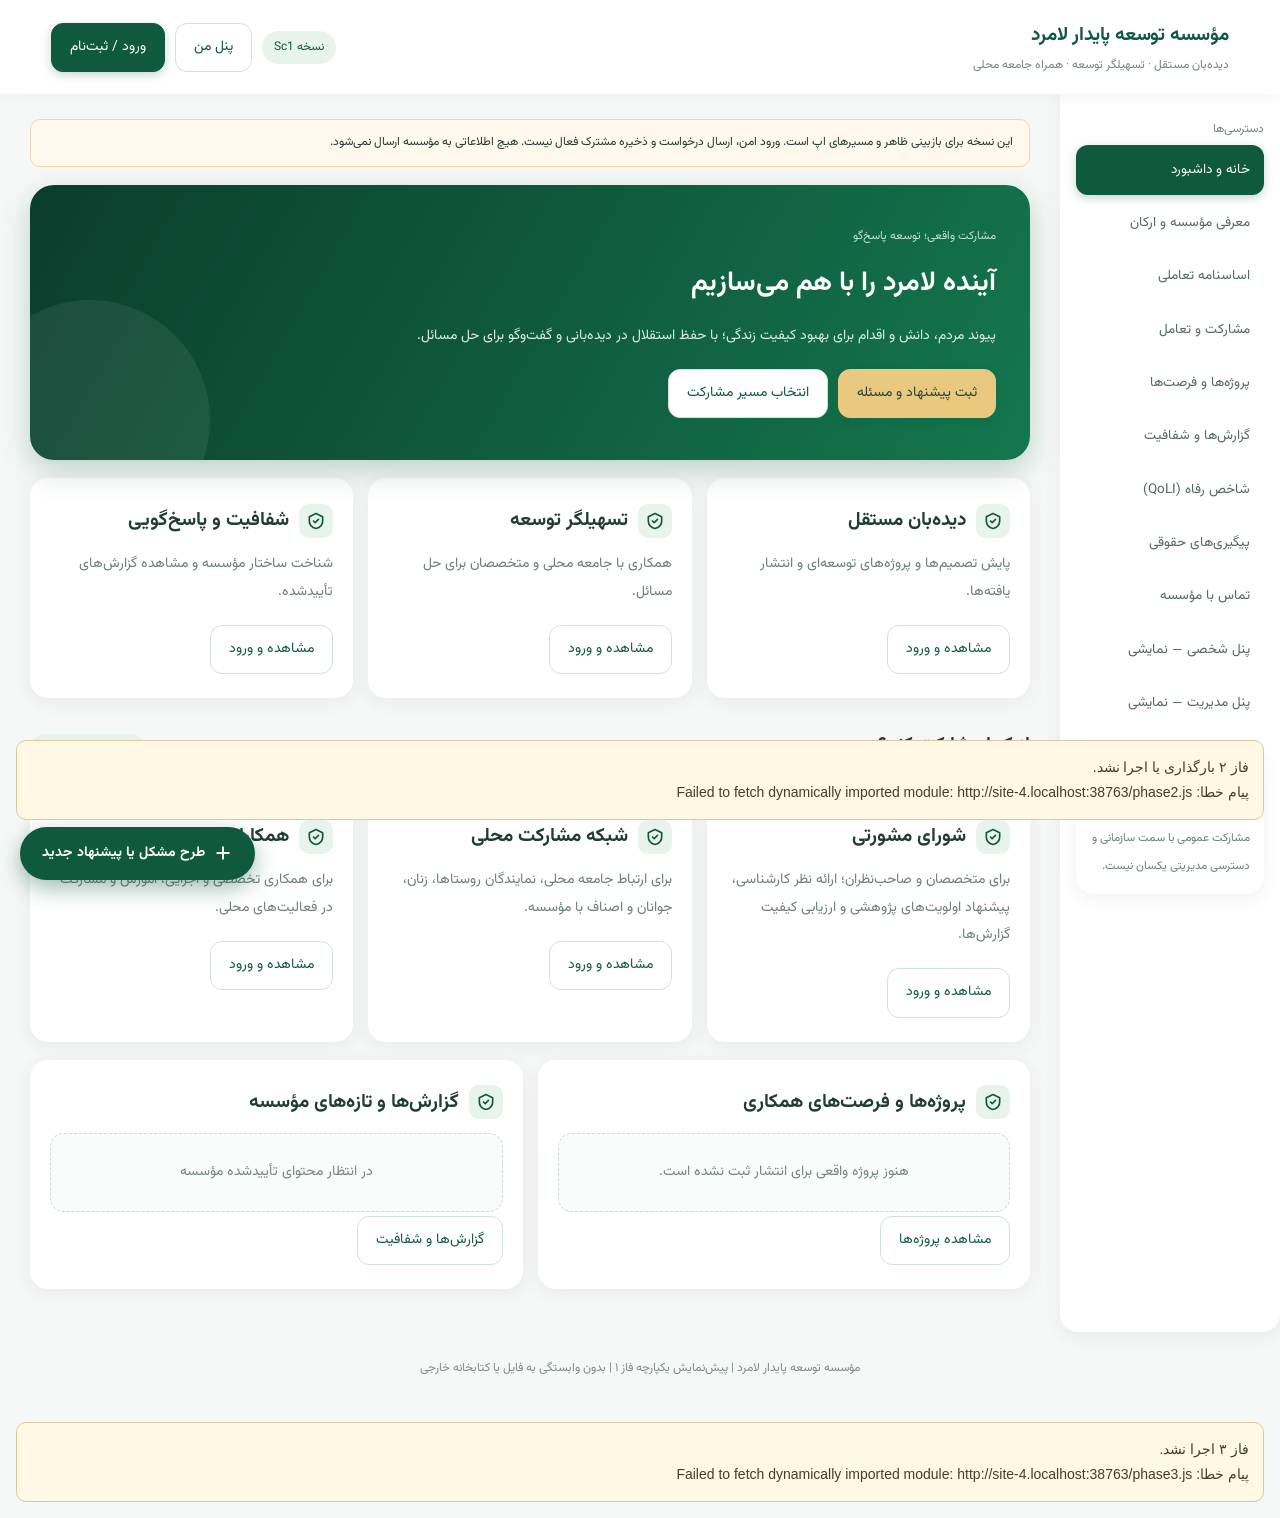
==== commit e3a45089: "Update index.html" ====
--- a/index.html
+++ b/index.html
@@ -53,7 +53,7 @@
 .legend{display:flex;gap:14px;flex-wrap:wrap;font-size:13px;margin-top:10px}.legend i{display:inline-block;width:12px;height:12px;border-radius:3px;margin-left:5px;vertical-align:middle}
 .case{border-right:5px solid var(--green)}.case .st{display:inline-block;padding:2px 12px;border-radius:99px;font-size:13px;font-weight:700;color:#fff}
 .st.rev{background:#e08a00}.st.win{background:#12634e}.st.run{background:#2a6fb0}
-</style></head><body><input type="checkbox" id="menuToggle"><header><label for="menuToggle" class="burger" aria-label="منو"><svg viewBox="0 0 24 24" fill="none" stroke-width="2" stroke-linecap="round"><path d="M4 6h16M4 12h16M4 18h16"/></svg></label><div><div class="brand">مؤسسه توسعه پایدار لامرد</div><div class="sub">دیده‌بان مستقل · تسهیلگر توسعه · همراه جامعه محلی</div></div><div class="row"><span class="badge">نسخه Sc1</span><button class="btn" data-route="personal">پنل من</button><button class="btn primary" data-route="access">ورود / ثبت‌نام</button></div></header><div class="shell"><aside class="menu"><div class="sub">دسترسی‌ها</div><nav id="nav"></nav><div class="card" style="margin-top:20px;padding:14px"><h3>همکاری برای زندگی بهتر</h3><small class="muted">مشارکت عمومی با سمت سازمانی و دسترسی مدیریتی یکسان نیست.</small></div></aside><main><div class="notice">این نسخه برای بازبینی ظاهر و مسیرهای اپ است. ورود امن، ارسال درخواست و ذخیره مشترک فعال نیست. هیچ اطلاعاتی به مؤسسه ارسال نمی‌شود.</div><div id="app"></div><p id="feedback" role="status"></p></main></div><button class="fab" data-route="suggestion"><svg viewBox="0 0 24 24" fill="none" stroke="currentColor" stroke-width="2.2" stroke-linecap="round"><path d="M12 5v14M5 12h14"/></svg><span>طرح مشکل یا پیشنهاد جدید</span></button><footer>مؤسسه توسعه پایدار لامرد | پیش‌نمایش یکپارچه فاز ۱ | بدون وابستگی به فایل یا کتابخانه خارجی</footer><script>
+</style></head><body><input type="checkbox" id="menuToggle"><header><label for="menuToggle" class="burger" aria-label="منو"><svg viewBox="0 0 24 24" fill="none" stroke-width="2" stroke-linecap="round"><path d="M4 6h16M4 12h16M4 18h16"/></svg></label><div><div class="brand">مؤسسه توسعه پایدار لامرد</div><div class="sub">دیده‌بان مستقل · تسهیلگر توسعه · همراه جامعه محلی</div></div><div class="row"><span class="badge">نسخه Sc1</span><button class="btn" data-route="personal">پنل من</button><button class="btn primary" data-route="access" data-action="login">ورود / ثبت‌نام</button></div></header><div class="shell"><aside class="menu"><div class="sub">دسترسی‌ها</div><nav id="nav"></nav><div class="card" style="margin-top:20px;padding:14px"><h3>همکاری برای زندگی بهتر</h3><small class="muted">مشارکت عمومی با سمت سازمانی و دسترسی مدیریتی یکسان نیست.</small></div></aside><main><div class="notice">این نسخه برای بازبینی ظاهر و مسیرهای اپ است. ورود امن، ارسال درخواست و ذخیره مشترک فعال نیست. هیچ اطلاعاتی به مؤسسه ارسال نمی‌شود.</div><div id="app"></div><p id="feedback" role="status"></p></main></div><button class="fab" data-route="suggestion"><svg viewBox="0 0 24 24" fill="none" stroke="currentColor" stroke-width="2.2" stroke-linecap="round"><path d="M12 5v14M5 12h14"/></svg><span>طرح مشکل یا پیشنهاد جدید</span></button><footer>مؤسسه توسعه پایدار لامرد | پیش‌نمایش یکپارچه فاز ۱ | بدون وابستگی به فایل یا کتابخانه خارجی</footer><script>
 const chapters=[{"title": "فصل اول: کلیات", "text": ["ماده ۱ ـ نام: نام مؤسسه «مؤسسه توسعه پایدار لامرد» است که در این اساسنامه «مؤسسه» نامیده می‌شود.", "ماده ۲ ـ ماهیت و اصول بنیادین:", "مؤسسه نهادی غیردولتی، غیرانتفاعی، مستقل و غیرحزبی است و در چارچوب قوانین و مقررات جمهوری اسلامی ایران، مجوزهای لازم و این اساسنامه فعالیت می‌کند.", "اصول راهنمای مؤسسه شامل ارزیابی یکپارچه آثار اقتصادی، اجتماعی و زیست‌محیطی، عدالت اجتماعی و فضایی و بین‌نسلی، مشارکت فراگیر، پیشگیری از آسیب، احتیاط متناسب در برابر خطرات جدی با بیان عدم قطعیت علمی، و تقویت تاب‌آوری جامعه و منابع طبیعی است.", "مؤسسه وابستگی تشکیلاتی یا حق فرمان‌پذیری از دولت، احزاب، صنایع، حامیان مالی یا نهادهای خارجی ندارد.", "دریافت حمایت مجاز، به‌خودی‌خود برای حامی حق انتصاب، رأی، وتو یا دخالت در تصمیم‌ها و یافته‌های مؤسسه ایجاد نمی‌کند.", "درآمد و دارایی مؤسسه صرفاً برای اهداف آن مصرف می‌شود و توزیع مستقیم یا غیرمستقیم سود یا دارایی میان مؤسسان، امنا، مدیران، بازرسان و همکاران ممنوع است.", "ماده ۳ ـ محدوده فعالیت: محدوده اصلی فعالیت شهرستان لامرد در استان فارس است. فعالیت مرتبط در سطح استان یا کشور، با تصویب هیئت امنا و در حدود مجوز مؤسسه و با اخذ مجوز تکمیلی در صورت لزوم امکان‌پذیر است.", "ماده ۴ ـ مرکز اصلی و نمایندگی: مرکز اصلی مؤسسه در شهر لامرد است. نشانی کامل: [پیش از امضا تکمیل شود]؛ کدپستی: [تکمیل شود]. تغییر نشانی و ایجاد یا تعطیلی نمایندگی با تصویب هیئت امنا و رعایت تشریفات اعلام، ثبت و اخذ مجوز لازم انجام می‌شود. نمایندگی‌ها شخصیت حقوقی مستقل ندارند.", "ماده ۵ ـ مدت و آغاز فعالیت: مدت فعالیت از تاریخ ثبت نامحدود است. آغاز فعالیت‌های مشمول مجوز منوط به اخذ مجوز مربوط است.", "ماده ۶ ـ دارایی اولیه و سال مالی: دارایی اولیه مؤسسه ۲۰۰,۰۰۰,۰۰۰ ریال است که تأمین و تحویل آن توسط مؤسسان باید در صورت‌جلسه و اسناد مالی تأسیس مستند شود. سال مالی از اول فروردین تا پایان اسفند است؛ سال مالی نخست از تاریخ ثبت تا پایان اسفند همان سال خواهد بود."]}, {"title": "فصل دوم: مأموریت، اهداف و موضوع فعالیت", "text": ["ماده ۷ ـ ضرورت تأسیس: مؤسسه برای تقویت مشارکت آگاهانه مردم و توجه هم‌زمان به ابعاد اقتصادی، اجتماعی، فرهنگی و زیست‌محیطی توسعه لامرد و کمک به کاهش پیامدهای نامطلوب تصمیم‌های توسعه نامتوازن تشکیل می‌شود.", "ماده ۸ ـ مأموریت: مأموریت مؤسسه ایجاد بستری مردمی و مستقل برای پژوهش، پایش، آموزش، گفت‌وگو و ارائه راهکارهای مستند در زمینه توسعه پایدار و رفاه جامعه محلی و انتقال یافته‌ها به مردم و تصمیم‌گیرندگان است.", "ماده ۹ ـ چشم‌انداز و اهداف: چشم‌انداز مؤسسه تبدیل‌شدن به نهادی معتبر و اثرگذار در ارتقای کیفیت تصمیم‌های توسعه‌ای لامرد است. اهداف عبارت‌اند از ارتقای رفاه و کیفیت زندگی، حفاظت از محیط زیست و سلامت عمومی، تقویت عدالت و مشارکت اجتماعی، حفظ سرمایه فرهنگی و اجتماعی و افزایش شفافیت و پاسخ‌گویی در موضوعات توسعه. این اهداف برای مؤسسه اختیار حاکمیتی، نظارتی الزام‌آور یا حق وتوی تصمیم‌های عمومی ایجاد نمی‌کند.", "ماده ۱۰ ـ موضوع و ابزارهای فعالیت:", "تهیه و انتشار گزارش‌های مستقل درباره آثار اقتصادی، اجتماعی، فرهنگی، بهداشتی و زیست‌محیطی طرح‌ها و تصمیم‌های توسعه‌ای.", "انجام پژوهش کاربردی و پایش رفاه و کیفیت زندگی با روش‌های معتبر و مستند.", "برگزاری نشست، کارگاه، دوره آموزشی و برنامه توانمندسازی جامعه محلی.", "گفت‌وگوی ساختاریافته(RSD) با مدیران، صنایع، شوراها، دانشگاه‌ها و جامعه محلی و ارائه پیشنهادهای سیاستی و اجرایی.", "تولید و انتشار محتوای علمی و آموزشی و ارائه خدمات پژوهشی و مشاوره‌ای مرتبط با مأموریت، با رعایت استقلال.", "پیگیری مطالبات و اقدامات حقوقی در حدود صلاحیت قانونی، مطابق فصل یازدهم این اساسنامه.", "ایجاد نظام پایش توسعه پایدار شهرستان مطابق فصل سوم این اساسنامه.", "دیده‌بانی مدنی مستقل بر روند اجرای طرح‌ها و تصمیم‌های توسعه‌ای و تعهدات اجتماعی صنایع و مراجع، از جمله درخواست اطلاعات در چارچوب قوانین، انتشار یافته‌ها و مطالبه‌ی اقدام.", "ماده ۱۱ ـ اصول همکاری: همکاری با نهادهای عمومی، دولتی، خصوصی، دانشگاهی و مدنی باید در راستای مأموریت و بدون واگذاری استقلال مؤسسه باشد. عضویت در شبکه‌های داخلی یا بین‌المللی با تصویب هیئت امنا و رعایت الزامات قانونی انجام می‌شود. هیچ قرارداد یا توافقی نمی‌تواند اختیار سانسور یافته‌ها یا منع پیگیری قانونی را به طرف مقابل بدهد.", "ماده ۱۲ ـ کیفیت علمی و حفاظت از داده: پژوهش‌ها باید مبتنی بر روش روشن، منابع قابل ارزیابی، تفکیک داده از تحلیل و بیان محدودیت‌ها باشند. حفظ محرمانگی اطلاعات شخصی، رضایت آگاهانه در موارد مقتضی، محدودیت دسترسی، نگهداری امن و انتشار داده‌های بی‌نام الزامی است. آیین‌نامه پژوهش، اخلاق و حفاظت از داده به تصویب هیئت امنا می‌رسد."]}, {"title": "فصل سوم: نظام پایش توسعه پایدار", "text": ["ماده ۱۳ ـ الزام به ایجاد نظام پایش: مؤسسه موظف است نظام پایش توسعه پایدار شهرستان را در حوزه‌های اقتصاد و معیشت، جامعه و کیفیت زندگی، محیط زیست و منابع طبیعی، حکمرانی و مشارکت، و تاب‌آوری و عدالت بین‌نسلی ایجاد کند. این نظام باید با توجه به آثار تجمعی طرح‌ها و ظرفیت محیطی منطقه بر اساس استانداردهای جهانی طراحی شود.", "ماده ۱۴ ـ چارچوب شاخص‌های جهانی: نظام پایش بر پایه دو چارچوب بین‌المللی زیر طراحی می‌شود:", "الف) اهداف توسعه پایدار سازمان ملل (SDGs): ۱۷ هدف و ۱۶۹ غایت که توسط چارچوب ۲۳۱ شاخص (مصوب کمیسیون آمار سازمان ملل) سنجیده می‌شود. مؤسسه موظف است بر اساس برنامه‌ی سالانه‌ی مصوب امنا  شاخص های کلیدی مرتبط با مسئله لامرد را از این چارچوب انتخاب و سالانه پایش کند؛ از جمله شاخص‌های آب سالم (SDG 6)، کار شایسته (SDG 8)، صنعت و نوآوری (SDG 9)، کاهش نابرابری (SDG 10)، شهرها و جوامع پایدار (SDG 11)، مصرف مسئولانه (SDG 12)، اقدام اقلیمی (SDG 13) و سلامت (SDG 3).", "ب) شاخص کیفیت زندگی UN-Habitat (QoLI): چارچوبی متشکل از ۲۸ شاخص جهانی در ۹ حوزه (خدمات پایه، فرهنگ، اقتصاد، آموزش، محیط زیست، حکمرانی، سلامت، مسکن و انسجام اجتماعی) به‌همراه یک شاخص کلی «رضایت از زندگی». مؤسسه موظف است بر اساس برنامه‌ی سالانه‌ی مصوب امنا شاخص های عینی را از این چارچوب متناسب با اولویت‌های لامرد انتخاب کند (مانند کیفیت هوا PM 2.5، دسترسی به فضای سبز، رضایت از بهداشت، نرخ بیکاری و رضایت از مدیریت محلی).", "تبصره ۱ ـ شاخص ذهنی «نردبان زندگی»: مؤسسه موظف است سالانه با استفاده از پرسش استاندارد «نردبان زندگی» (Cantril Ladder) میانگین رضایت از زندگی در شهرستان را بسنجد. در این پرسش، از پاسخ‌دهنده خواسته می‌شود زندگی خود را روی نردبانی از ۰ (بدترین) تا ۱۰ (بهترین) ارزیابی کند. این شاخص به‌عنوان شاخص پرچمدار رفاه، پایه مقایسه با سایر شهرها خواهد بود.", "ماده ۱۵ ـ الزامات اجرایی نظام پایش: هیئت مدیره مکلف است با نظر شورای مشورتی و شبکه مشارکت محلی، چارچوب دقیق شاخص‌ها، منابع داده، خط پایه (در حد داده‌های معتبر موجود)، اهداف کمی و دوره سنجش را برای تصویب به هیئت امنا ارائه کند.", "گزارش سالانه وضعیت توسعه پایدار، با بیان کمبود داده و محدودیت انتساب تغییرات، حداکثر شش ماه پس از پایان سال منتشر می‌شود.", "داده‌ها در حد امکان و با حفظ حریم خصوصی به تفکیک جغرافیا، جنسیت و گروه‌های اجتماعی بررسی می‌شوند.", "ارزیابی عملکرد خود مؤسسه جدا از ارزیابی وضعیت شهرستان و بر اساس اهداف برنامه سالانه انجام می‌شود.", "این فعالیت‌ها جایگزین ارزیابی رسمی یا صلاحیت مراجع قانونی نیستند."]}, {"title": "فصل چهارم: مؤسسان و ارکان", "text": ["ماده ۱۶ ـ مؤسسان: مؤسسان عبارت‌اند از آقایان حمیدرضا اکبرپور، محمدحسین رضاپور، غلامرضا قائدی، مهدی واعظ‌زاده و بهمن هاشمی و خانم‌ها زکیه محمدنیا و الهام محمدنیا. مشخصات هویتی و امضای آنان در صورت‌جلسه تأسیس درج می‌شود.", "ماده ۱۷ ـ وظایف مؤسسان و نخستین هیئت امنا: مؤسسان اساسنامه را تصویب، امور مجوز و ثبت را پیگیری، دارایی اولیه را تأمین و نخستین هیئت امنای هفت‌نفره را از اشخاص واجد شرایط ماده ۲۰ انتخاب می‌کنند. تصمیم مؤسسان با رأی موافق اکثریت معتبر است. نخستین جلسه امنا حداکثر ظرف سی روز پس از ثبت برگزار و اسناد، دارایی‌ها و تعهدات تأسیس با صورت‌جلسه تحویل می‌شود.", "ماده ۱۸ ـ جایگاه پس از تأسیس و ارکان: اداره مؤسسه به صورت دائمی هیئت امنایی است. ارکان مؤسسه عبارت‌اند از: هیئت امنا، هیئت مدیره و بازرس. دبیر یا مدیرعامل مسئول اجرایی مؤسسه است. پس از تحویل امور، هیئت مؤسس رکن دائمی تصمیم‌گیر (به جز در مورد انحلال، مطابق با ماده ۵۹) نیست و برای مؤسسان حق ویژه انتصاب، وتو، یا تغییر اساسنامه وجود ندارد. شورای مشورتی و شبکه همکاران، نهادهای پشتیبان و مشارکتی‌اند و رکن حاکمیتی محسوب نمی‌شوند."]}, {"title": "فصل پنجم: هیئت امنا", "text": ["ماده ۱۹ ـ جایگاه و ترکیب: هیئت امنا عالی‌ترین رکن سیاست‌گذاری و نظارت داخلی مؤسسه است. تعداد کرسی‌های آن هفت، نه، یازده، سیزده یا پانزده نفر است. تعداد نخستین کرسی‌ها هفت نفر است. افزایش کرسی‌ها با حداقل دوسوم آرای کل امنای دارای سمت و انتخاب هم‌زمان اعضای جدید معتبر است. کاهش کرسی‌ها فقط پس از خالی‌شدن کرسی و با حفظ حداقل هفت کرسی ممکن است.", "تبصره ـ اعضای ناظر: هیئت امنا می‌تواند اجازه حضور افرادی را به‌عنوان «عضو ناظر»، بدون حق رأی به جلسات خود صادر کند. این افراد می‌توانند با درخواست کتبی خود و تصویب هیئت امنا، به عضویت اصلی (با حق رأی) درآیند.", "ماده ۲۰ ـ شرایط عضویت: عضو هیئت امنا باید ملتزم به اساسنامه، دارای حسن شهرت و تخصص یا تجربه مرتبط، و دارای شناخت قابل احراز از مسائل لامرد باشد؛ ممنوعیت قانونی تصدی نداشته و فاقد محکومیت قطعی مؤثر مرتبط با فساد مالی، خیانت در امانت یا سوءاستفاده از موقعیت باشد. تصدی سمت مدیریتی یا تصمیم‌گیر دولتی در دستگاه‌های محلی مرتبط با موضوع فعالیت مؤسسه، یا سمت مدیریتی و اجرایی در صنایع فعال منطقه، با عضویت دارای حق رأی سازگار نیست. روابط شغلی، مالی و مالکیتی دیگر مطابق ماده ۵۱ افشا و ارزیابی می‌شود؛ تعارض منافع مستمر و غیرقابل مدیریت مانع عضویت است.", "ماده ۲۱ ـ انتخاب: پس از دوره تأسیس، نامزدی با پیشنهاد کتبی دو امین، پیشنهاد شورای مشورتی یا درخواست شخصی ممکن است. سوابق و اظهارنامه منافع پیش از رأی‌گیری در اختیار امنا قرار می‌گیرد. انتخاب اعضا با رأی موافق حداقل دوسوم کل امنای دارای سمت انجام می‌شود. در انتخاب‌ها تنوع تخصص، جنسیت، نسل و شناخت بخش‌ها و روستاهای شهرستان مورد توجه قرار می‌گیرد. عضویت در امنا افتخاری است و پرداخت حق حضور ممنوع؛ جبران هزینه واقعی مستند، مجاز است. فرصت نامزدی برای کرسی‌های قابل انتخاب، با اعلام شرایط و مهلت حداقل بیست روز از طریق مجاری عمومی مؤسسه اطلاع‌رسانی می‌شود.", "ماده ۲۲ ـ وظایف و اختیارات: هیئت امنا سیاست‌ها، برنامه راهبردی، برنامه و بودجه سالانه، صورت‌های مالی و گزارش عملکرد را تصویب می‌کند؛ اعضای هیئت مدیره و بازرسان را انتخاب و عزل می‌کند؛ دبیر پیشنهادی هیئت مدیره و حق‌الزحمه او را تصویب می‌کند؛ آیین‌نامه‌ها و حدود اختیار مالی و قراردادی را تصویب می‌کند؛ بر استقلال، کیفیت و عملکرد نظارت می‌کند؛ درباره نمایندگی‌ها، شبکه‌ها، تعهدات عمده، اقدامات حقوقی مهم، تغییر اساسنامه و انحلال تصمیم می‌گیرد. تصویب خرید و فروش اموال غیرمنقول، اخذ تسهیلات، وثیقه‌گذاری دارایی و تعهدات خارج از بودجه در صلاحیت غیرقابل تفویض امناست.تصویب تشکیل کمیته های تخصصی و موضوعی در صورت درخواست هیات مدیره و یا هیات امنا در صورت نیاز", "ماده ۲۳ ـ هیئت رئیسه و دبیرخانه: امنا هر سال رئیس، نایب‌رئیس و منشی را از میان خود انتخاب می‌کنند. رئیس مسئول دعوت و اداره جلسات و پیگیری نظارتی مصوبات است؛ نایب‌رئیس در غیاب یا تعارض منافع او جانشین می‌شود. دبیرخانه اجرایی زیر نظر دبیر مؤسسه خدمات اداری ارائه می‌کند، ولی محتوای صورت‌جلسات زیر مسئولیت منشی است. ریاست یا نیابت ریاست امنا با عضویت هیئت مدیره، دبیر بودن یا خزانه‌داری قابل جمع نیست. عضویت هم‌زمان سایر امنا در هیئت مدیره حداکثر برای دو نفر مجاز است؛ آنان در ارزیابی، تعیین حق‌الزحمه، عزل و تصویب عملکرد و حساب‌های مربوط به مسئولیت خود رأی نمی‌دهند.", "ماده ۲۴ ـ دعوت و برگزاری جلسات: جلسات عادی حداقل هر سه ماه یک بار تشکیل می‌شود. جلسه فوق‌العاده با درخواست رئیس، هیئت مدیره، بازرس یا یک‌سوم امنا الزامی است. رئیس باید ظرف هفت روز دعوت را ارسال و جلسه را حداکثر ظرف بیست‌ویک روز از درخواست برگزار کند. دعوت عادی همراه دستور و مستندات حداقل ده روز تقویمی و دعوت اضطراری با ذکر دلیل حداقل چهل‌وهشت ساعت پیش از جلسه ارسال می‌شود. تغییر اساسنامه، انحلال و اخراج عضو با دعوت اضطراری قابل تصمیم‌گیری نیست. جلسه حضوری، برخط یا ترکیبی با احراز هویت و امکان مشارکت هم‌زمان معتبر است؛ رأی وکالتی مجاز نیست.", "ماده ۲۵ ـ نصاب و اعتبار مصوبات: مبنای «کل امنا» تعداد اشخاص دارای عضویت معتبر در زمان رأی‌گیری است، نه کرسی‌های خالی. رسمیت جلسه نیازمند حضور بیش از نصف کل امنا و در هر حال حداقل چهار نفر است. تصمیم عادی با بیش از نصف آرای حاضران دارای حق رأی در آن موضوع معتبر است. رأی ممتنع رأی موافق محسوب نمی‌شود. انتخاب و عزل مدیران و بازرس، انتخاب و اخراج امین، تغییر تعداد کرسی‌ها، معاملات موضوع ماده ۵۱ و تصمیم‌های غیرقابل تفویض مالی ماده ۲۲ نیازمند حداقل دوسوم آرای کل امناست. تغییر اساسنامه تابع ماده ۵۷ و انحلال تابع ماده ۵۹ است. در تساوی آرا پیشنهاد رد می‌شود و رئیس رأی مضاعف ندارد. صورت‌جلسه شامل حاضران، تعارض‌ها، خلاصه تصمیم و شمار آراست و به امضای رئیس جلسه، منشی و حداقل یک امین دیگر می‌رسد. اعتراض و رأی مخالف در صورت درخواست ثبت می‌شود.", "ماده ۲۶ ـ رأی ذی‌نفع و فقدان نصاب مستقل: عضو دارای تعارض منافع درباره موضوع مربوط در بحث تصمیم‌ساز و رأی‌گیری شرکت نمی‌کند، جز برای ارائه توضیح به درخواست جلسه، و حضور او نصاب آن موضوع محسوب نمی‌شود. در موضوع دارای تعارض، رسمیت رسیدگی منوط به حضور نیمی از امنا و هر تصمیم باید دست‌کم چهار رأی موافق مستقل و فاقد تعارض داشته باشد. نصاب تصمیم عادی، بیش از نصف حاضران فاقد تعارض و نصاب ویژه، نسبت مقرر در مواد مربوط از کل امنای فاقد تعارض در همان موضوع است. اگر این حداقل فراهم نباشد، تصمیم به تعویق می‌افتد تا با رفع تعارض یا ترمیم قانونی ترکیب امنا امکان رأی مستقل فراهم شود.", "ماده ۲۷ ـ پایان عضویت و رسیدگی انضباطی: عضویت با فوت، استعفای کتبی، ممنوعیت قانونی یا احراز از دست رفتن شرایط پایان می‌یابد. سه غیبت غیرموجه متوالی پس از اخطار کتبی، نقض عمده اساسنامه، کتمان تعارض منافع مؤثر، افشای غیرمجاز اطلاعات محرمانه و سوءاستفاده از سمت می‌تواند موجب اخراج شود. نقد مستند، اختلاف علمی یا رأی مخالف تخلف نیست.دلایل باید کتبی ابلاغ و حداقل پانزده روز برای دفاع داده شود؛ تصمیم امنا باید مستدل و بدون رأی فرد موضوع رسیدگی باشد. شخص ظرف پانزده روز می‌تواند رسیدگی مجدد بخواهد؛ بازرس گزارش بی‌طرفانه ارائه می‌کند و رأی نهایی در جلسه بعدی صادر می‌شود. حق مراجعه به مراجع صالح محفوظ است.", "ماده ۲۸ ـ جانشینی و استمرار اداره: در خالی‌شدن کرسی، جانشینی ابتدا از میان علی‌البدل‌های معتبر انجام می‌شود؛ فقط در فقدان علی‌البدل واجد شرایط، انتخاب جانشین حداکثر ظرف شصت روز از خالی‌شدن الزامی است. هیئت امنا هر سال حداقل سه عضو علی‌البدل واجد شرایط را انتخاب می‌کند. در صورت تأخیر، عضو صرفاً برای امور ضروری و برگزاری انتخابات حداکثر نود روز به کار ادامه می‌دهد و حق تغییر اساسنامه یا انحلال ندارد."]}, {"title": "فصل ششم: هیئت مدیره و دبیر", "text": ["ماده ۲۹ ـ ترکیب و انتخاب هیئت مدیره: هیئت مدیره پنج یا سه عضو اصلی و دو یا یک عضو علی‌البدل به ترتیب اولویت دارد که برای دو سال توسط هیئت امنا انتخاب می‌شوند. انتخاب مجدد برای دوره‌های متوالی، مجاز است. اعضا باید دارای صلاحیت قانونی، توان اجرایی، تعهد به مأموریت و استقلال قابل قبول باشند. هیئت مدیره از میان خود رئیس، نایب‌رئیس و خزانه‌دار انتخاب می‌کند؛ این سمت‌ها قابل جمع نیستند.", "ماده ۳۰ ـ جلسات و مصوبات هیئت مدیره: جلسات حداقل ماهی یک بار، با دعوت رئیس و اطلاع حداقل سه روز قبل تشکیل می‌شود. در فوریت مستند، اطلاع بیست‌وچهارساعته کافی است. رسمیت با حداقل سه عضو و تصویب با اکثریت رأی موافق اعضای فاقد تعارض است. در فقدان سه عضو مستقل، موضوع به امنا ارجاع می‌شود. جلسات برخط و ترکیبی با احراز هویت معتبر است. صورت‌جلسه به امضای حاضران می‌رسد و مخالفت یا امتناع از امضا ثبت می‌شود.", "ماده ۳۱ ـ وظایف هیئت مدیره: انتخاب دبیر ، رئیس و اجرای مصوبات امنا، تهیه برنامه و بودجه، اداره امور مالی و اداری، نظارت بر دبیر، تهیه گزارش‌ها و صورت‌های مالی، تصویب قراردادها و استخدام در حدود بودجه، حفاظت از دارایی و داده‌ها، اجرای برنامه‌های پژوهش و مشارکت و ارائه پیشنهادهای حقوقی وظیفه هیئت مدیره است. تهیه گزارش سالانه شاخص رفاه و توسعه پایدار (موضوع فصل سوم) و ارائه به هیئت امنا از وظایف هیئت مدیره است. هیئت مدیره باید گزارش عملکرد و وضعیت مالی را هر سه ماه به امنا و بازرس ارائه کند.", "ماده ۳۲ ـ دبیر یا مدیرعامل: دبیر به پیشنهاد هیئت مدیره و تصویب امنا، از داخل یا خارج هیئت مدیره انتخاب می‌شود و دبیر خارج از هیئت مدیره در جلسات آن حق رأی ندارد. دبیر عضو هیئت مدیره نمی‌تواند هم‌زمان رئیس، نایب‌رئیس یا خزانه‌دار باشد. مدت مأموریت او از دوره هیئت مدیره بیشتر نیست. دبیر مسئول اجرای روزمره، کارکنان، دبیرخانه، اجرای قراردادها و نمایندگی اجرایی در حدود تفویض کتبی است. حق‌الزحمه، حدود اختیار و ارزیابی عملکرد او را امنا تصویب می‌کند. عزل دبیر با نصاب تصمیم عادی امنا ممکن است. هیئت مدیره در ضرورت مستند می‌تواند اختیارات اجرایی او را تا تصمیم امنا و حداکثر سی روز تعلیق و سرپرست تعیین کند و مکلف به درخواست فوری جلسه امناست.", "ماده ۳۳ ـ جانشینی و تحویل مسئولیت: با خروج عضو اصلی، علی‌البدل به ترتیب اولویت برای باقی‌مانده دوره جانشین می‌شود. در فقدان علی‌البدل، امنا ظرف سی روز جانشین انتخاب می‌کند. اگر اعضای هیئت مدیره کمتر از سه نفر شوند، امنا باید ظرف پانزده روز مدیر یا هیئت سرپرست موقت تعیین و حداکثر ظرف سی روز ترکیب را تکمیل کند. با خروج دبیر، هیئت مدیره سرپرست حداکثر سی‌روزه تعیین و نامزد جدید معرفی می‌کند. مدیران مکلف‌اند ظرف ده روز از پایان مسئولیت، اموال، اسناد، دسترسی‌ها و گزارش تعهدات را با صورت‌جلسه تحویل دهند. پایان سمت، مسئولیت اقدامات پیشین را رفع نمی‌کند."]}, {"title": "فصل هفتم: بازرسی", "text": ["ماده ۳۴ ـ انتخاب و استقلال بازرس: امنا یک بازرس اصلی و یک علی‌البدل برای یک سال انتخاب می‌کند؛ تصدی بازرس اصلی حداکثر سه دوره متوالی مجاز است. بازرس نباید عضو امنا یا هیئت مدیره، دبیر، کارمند، پیمانکار یا مشاور دارای رابطه مالی با مؤسسه باشد. همسر و بستگان نسبی یا سببی تا درجه سوم نمی‌توانند بازرس شوند.", "ماده ۳۵ ـ اختیارات و وظایف بازرس: بازرس به تمام اسناد مالی، قراردادها، صورت‌جلسات و اطلاعات دسترسی دارد. بازرس انطباق عملکرد با اساسنامه، حساب‌ها و شکایات را بررسی و گزارش مستقل سالانه و گزارش موردی به امنا ارائه می‌کند. حضور او در جلسات امنا بدون حق رأی مجاز است.", "ماده ۳۶ ـ گزارش تخلف و حسابرسی: بازرس تخلف را کتبی به امنا اعلام و مهلت اقدام (حداکثر سی روز) تعیین می‌کند. در فقدان اقدام مؤثر، حق دعوت جلسه فوق‌العاده و گزارش به مرجع صالح را دارد. در خطر فوری، اقدام فوری قانونی مجاز است."]}, {"title": "فصل هشتم: مشورت و مشارکت", "text": ["ماده ۳۷ ـ شورای مشورتی: شورای مشورتی از پنج تا پانزده متخصص و صاحب‌نظر به پیشنهاد هیئت مدیره و تصویب امنا برای دو سال تشکیل می‌شود. اعضا از میان خود هماهنگ‌کننده انتخاب می‌کنند. شورا حق رأی در ارکان ندارد و وظیفه آن مشاوره علمی، پیشنهاد اولویت‌ها، ارزیابی کیفیت و کمک به گفت‌وگوی تخصصی است. عضویت اشخاص مرتبط با دولت یا صنعت مستلزم افشای رابطه و عدم مشارکت در بررسی موضوع دارای تعارض است. دعوت مشاور، حق مداخله حامی یا کارفرمای او ایجاد نمی‌کند. شورا حداقل سالی یک گزارش اولویت‌های پژوهشی و ارزیابی کیفیت فعالیت‌ها ارائه می‌کند. پیش‌نویس برنامه راهبردی و برنامه سالانه حداقل بیست روز پیش از تصویب برای نظرخواهی به شورا ارسال و نظر شورا همراه پاسخ هیئت مدیره به امنا ارائه می‌شود؛ عدم پاسخ در مهلت اعلام‌شده مانع تصویب نیست.", "ماده ۳۸ ـ همکاران و داوطلبان: پذیرش همکار و داوطلب طبق آیین‌نامه مصوب امنا انجام می‌شود. حقوق، تکالیف، آموزش، ایمنی، محرمانگی، نحوه پایان همکاری و رسیدگی به اعتراض در آن تعیین می‌شود. همکاری یا پرداخت حق همکاری، حق مالکیت، رأی در ارکان یا عضویت خودکار در امنا ایجاد نمی‌کند. رابطه استخدامی یا خدمات حرفه‌ای باید حسب ماهیت واقعی و قوانین مربوط تنظیم شود.", "ماده ۳۹ ـ شبکه مشارکت محلی: مؤسسه مکلف است حداکثر ظرف شش ماه از نخستین جلسه امنا شبکه مشارکت محلی تشکیل دهد. آیین‌نامه آن باید با فراخوان عمومی، شرایط مشارکت، روش شفاف انتخاب نمایندگان توسط مشارکت‌کنندگان، دوره دوساله نمایندگی، امکان اعتراض به فرایند انتخاب و تدابیر حضور بخش‌ها و روستاها، زنان، جوانان، گروه‌های شغلی و کم‌برخوردار را مشخص کند؛ نمایندگی در شبکه به معنای نمایندگی قانونی همه مردم شهرستان نیست. شبکه حق پیشنهاد اولویت، معرفی نامزد امنا و دریافت پاسخ مستدل به پیشنهادهای رسمی ظرف شصت روز دارد، اما اختیار تصمیم الزام‌آور یا انتصاب ندارد. دبیر مسئول ثبت، ارجاع و پیگیری پیشنهادها و درخواست‌های رسمی شبکه است. پیشنهادهای مربوط به برنامه راهبردی، برنامه سالانه و ارزیابی عملکرد باید پیش از تصویب در اختیار امنا قرار گیرد؛ پاسخ مستدل با مسئولیت هیئت مدیره و در امور اختصاصی امنا با تصویب امنا ارائه می‌شود. گزارش سالانه باید پیشنهادهای دریافت‌شده، نتیجه بررسی و میزان اجرای پیشنهادهای پذیرفته‌شده را منعکس کند. آیین‌نامه مشارکت محلی در مهلت ماده ۴۹تصویب می‌شود.", "ماده ۴۰ ـ سیاست انتشار مستقل: هیئت امنا سیاست کلی انتشار را تصویب می‌کند و تصویب موردی محتوای هر گزارش وظیفه آن نیست. گزارش پس از ارزیابی فنی توسط دست‌کم دو ارزیاب واجد صلاحیت و فاقد تعارض مؤثر و بررسی حقوقی متناسب با ریسک، توسط دبیر منتشر می‌شود. کمیته پژوهش با حداقل سه عضو متخصص به تصویب امنا تشکیل و مسئول تنظیم فرآیند ارزیابی است؛ در صورت فقدان تخصص، از ارزیاب بیرونی استفاده می‌شود. نویسنده تنها ارزیاب گزارش خود نیست. نظر حامی مالی شرط انتشار نیست. تعویق صرفاً برای نقص مستند روش یا داده، حمایت از اطلاعات محرمانه یا خطر حقوقی مشخص و مستند مجاز است؛ دلیل و مهلت رفع، حداکثر سی روز، ثبت می‌شود. اختلاف درباره توقف انتشار حداکثر ظرف سه روز کاری از ثبت اعتراض به کمیته پژوهش و بازرس اعلام می‌شود؛ هر یک ظرف پنج روز یک متخصص مستقل معرفی می‌کنند و دو نفر ظرف پنج روز عضو سوم فاقد تعارض را برمی‌گزینند. در عدم توافق یا عدم معرفی به‌موقع، امنا با رعایت ماده ۲۶ ظرف پنج روز عضو یا اعضای تکمیل‌کننده فاقد تعارض را از میان متخصصان بیرونی تعیین می‌کند؛ در فقدان نصاب مستقل، حکم ماده  ۲۶ اجرا می‌شود. هیئت ظرف ده روز از تکمیل ترکیب، پس از شنیدن دلایل طرف‌ها و با اکثریت حداقل دو رأی، نظر مکتوب و مستدل خود را صرفاً بر پایه روش و داده، محرمانگی قانونی و خطر حقوقی مشخص صادر می‌کند و حسب مورد انتشار، اصلاح معین یا استمرار منع قانونی را تعیین می‌کند. این نظر در فرایند داخلی و در حدود قانون و سیاست انتشار لازم‌الاتباع است و حق مراجعه به مرجع صالح را سلب نمی‌کند. مهلت عمومی سی‌روزه تعویق با این رسیدگی خودبه‌خود تمدید نمی‌شود؛ تأخیر در تشکیل یا تصمیم هیئت دلیل مستقل توقف نیست، مگر وجود منع قانونی یا مانع مستند و رفع‌نشده موضوع این ماده که باید ثبت و به بازرس گزارش شود. منع قانونی انتشار تا رفع مانع رعایت می‌شود. توقف یا اصلاح اساسی گزارش در گزارش سالانه با رعایت محرمانگی توضیح داده می‌شود."]}, {"title": "فصل نهم: امور مالی", "text": ["ماده ۴۱ ـ منابع مجاز: منابع عبارت‌اند از کمک و هدیه اشخاص حقیقی و حقوقی داخلی غیردولتی، درآمد خدمات پژوهشی و آموزشی و مشاوره‌ای مرتبط، فروش محصولات علمی، حق همکاری مقرر در آیین‌نامه و منافع اموال اختصاص‌یافته قانونی از طریق وقف یا حبس با رعایت شرایط آنها. دریافت کمک بین‌المللی غیردولتی فقط با تصویب دوسوم کل امنا و رعایت تشریفات و مجوزهای قانونی لازم ممکن است. هیچ منبعی نباید برخلاف ماهیت غیرانتفاعی و استقلال مؤسسه باشد. پذیرش کمک دارای شرط مغایر مأموریت، پنهان‌کردن حامی، تغییر یافته‌ها یا منع اقدام قانونی ممنوع است. حق همکاری صرفاً مشارکت مالی اختیاری همکاران برای هزینه‌های فعالیت است، حق عضویت در رکن عمومی یا شرط دریافت پیشنهاد و شکایت نیست و حق رأی یا امتیاز مدیریتی ایجاد نمی‌کند. هیئت مدیره برنامه تنوع‌بخشی منابع و ارزیابی خطر وابستگی مالی را همراه بودجه سالانه ارائه می‌کند.", "ماده ۴۲ ـ سقف تمرکز و شفافیت حمایت: مجموع حمایت هر حامی نباید از ۲۰ درصد منابع سالانه مؤسسه بیشتر شود (دارایی اولیه مستثناست). تبصره: در دو سال اول تأسیس، پذیرش حمایت بیش از ۲۰ درصد با تصویب سه‌چهارم هیئت امنا و تضمین کتبی عدم دخالت حامی مجاز است. نام حامیان نهادی در گزارش عمومی سالانه افشا می‌شود. پیش از پذیرش، سقف بر مبنای منابع مصوب واقع‌بینانه سنجیده و هر سه ماه بر مبنای منابع تحقق‌یافته و پیش‌بینی مستند بازبینی می‌شود. مازاد ناشی از عدم تحقق منابع باید تا پایان سال با استرداد، عدم دریافت اقساط یا جایگزینی واقعی منابع رفع شود؛ تا رفع، دریافت جدید از همان مجموعه ممنوع و موضوع به بازرس گزارش می‌شود. مبالغ قرارداد خدمات با حامی یا وابستگان او نیز در محاسبه تمرکز منظور می‌شود، هرچند درآمد خدمت است. حمایت صنعتی نیازمند دوسوم آرای کل امنا و قرارداد شفاف عدم مداخله است. نام حامیان نهادی، مبلغ و نوع حمایت و سهم آنها در منابع، در گزارش عمومی سالانه افشا می‌شود؛ اطلاعات اشخاص حقیقی با رعایت قانون و حریم خصوصی منتشر می‌شود، ولی هویت آنها نزد مؤسسه و بازرس باید معلوم باشد.", "ماده ۴۳ ـ حمایت و پایش هم‌زمان: از تاریخ تصویب شروع پایش یک نهاد تا انتشار نهایی گزارش و شش ماه پس از آن، پذیرش حمایت یا قرارداد جدید از آن نهاد و وابستگانش منوط به تصویب امنا است. دریافت حمایت قبلی نباید سبب جلوگیری یا تأخیر در شروع پایش ضروری شود. در ضرورت پایش حامی قبلی، رابطه افشا، دریافت‌های آتی متوقف و تیم مستقل تعیین می‌شود؛ درباره مبالغ مصرف‌نشده و قراردادهای جاری، با نظر بازرس و بررسی حقوقی برای خاتمه، استرداد یا اجرای بدون مداخله تصمیم گرفته می‌شود. انجام پژوهش سفارشی برای کارفرما فقط با افشای سفارش و تأمین مالی و تفکیک روشن از عنوان «پایش مستقل» مجاز است و مشمول ممنوعیت هم‌زمانی این ماده خواهد بود. مقصود از وابستگان نهاد مورد پایش در این ماده، اشخاص حقوقی کنترل‌کننده، تحت کنترل یا تحت کنترل مشترک آن نهاد است. صرف فعالیت در یک صنعت یا محدوده جغرافیایی، وابستگی محسوب نمی‌شود. تصویب آغاز پایش، دامنه نهادهای موضوع آن و پایان گزارش باید مستند و به بازرس اعلام شود؛ تفکیک تیم یا نام‌گذاری قرارداد به‌عنوان فعالیت غیرمرتبط، مجوز عدول از ممنوعیت این ماده نیست.", "ماده ۴۴ ـ بودجه و حساب‌ها: بودجه سال بعد پیش از آغاز آن تصویب می‌شود. تا تصویب بودجه، هزینه‌های جاری ضروری تا سه ماه مجاز است. تمام وجوه در حساب بانکی به نام مؤسسه است و استفاده از حساب شخصی ممنوع است.", "ماده ۴۵ ـ امضاهای مجاز: اسناد پرداخت و برداشت بانکی با دو امضای مشترک دبیر و خزانه‌دار و مهر مؤسسه معتبر است؛ بالاتر از سقف مصوب سالانه امنا، امضای رئیس هیئت مدیره نیز لازم است. تا تعیین سقف، تمام پرداخت‌ها به سه امضا نیاز دارد. در غیاب یا تعارض منافع دبیر یا خزانه‌دار، رئیس هیئت مدیره و در غیاب یا تعارض رئیس، نایب‌رئیس فقط به‌عنوان جانشین مصوب هیئت مدیره امضا می‌کند؛ هر سند باید حداقل دو امضای اشخاص متفاوت و در پرداخت‌های بالاتر از سقف سه امضای متفاوت داشته باشد. اگر جانشینی با این تعداد ممکن نباشد، امنا امضاکننده موقت فاقد تعارض از میان اعضای هیئت مدیره تعیین می‌کند. قراردادها و اسناد تعهدآور با امضای مشترک دبیر و رئیس هیئت مدیره و مهر، در حدود مصوبات معتبر است؛ جانشینی طبق حکم فوق اعمال می‌شود. مکاتبات اداری غیرتعهدآور با امضای دبیر یا نماینده کتبی او معتبر است. صاحبان امضا و تغییرات آنها حسب مقررات به بانک و مراجع مربوط معرفی می‌شوند. امضای سند جایگزین تصویب معامله یا هزینه نیست.", "ماده ۴۶ ـ معاملات و پرداخت به اشخاص وابسته: آیین‌نامه مالی باید حدود معاملات، اخذ پیشنهاد قیمت رقابتی متناسب، خرید اضطراری، ثبت اموال، سفر، تنخواه، کنترل پرداخت الکترونیکی و منع تجزیه معامله برای دورزدن سقف را تعیین کند. قرارداد با اعضای ارکان یا وابستگان آنان فقط برای خدمت واقعی، با اثبات نیاز، مقایسه قیمت متعارف، افشای کامل، نظر بازرس و تصویب مستقل امنا طبق مواد ۲۵و ۵۱ مجاز است. وام یا تسهیلات شخصی از دارایی مؤسسه به اعضای ارکان و وابستگان آنان ممنوع است. حق‌الزحمه کارکنان و خدمات تخصصی باید مستند، متعارف و در بودجه باشد.", "ماده ۴۷ ـ گزارش مالی و تصویب حساب‌ها: هیئت مدیره حداکثر تا سه ماه پس از پایان سال مالی، صورت‌های مالی، گزارش عملکرد بودجه، فهرست تعهدات و معاملات وابسته را به بازرس ارائه می‌کند. بازرس حداکثر ظرف یک ماه گزارش می‌دهد و امنا حداکثر تا پنج ماه پس از پایان سال به حساب‌ها رسیدگی می‌کند. تصویب حساب‌ها بدون گزارش بازرس مجاز نیست و موجب رفع مسئولیت تخلف یا اطلاعات کتمان‌شده نمی‌شود. گزارش عمومی عملکرد و خلاصه صورت‌های مالی همراه جمع‌بندی نظر بازرس، حداکثر تا شش ماه پس از پایان سال منتشر می‌شود. اطلاعات شخصی و محرمانه قانونی حذف می‌شود، نه اطلاعات لازم برای پاسخ‌گویی مالی.", "ماده ۴۸ ـ اسناد و مسئولیت مالی: اسناد مالی و سوابق در بایگانی رسمی مؤسسه با پشتیبان امن نگهداری می‌شود. دسترسی بازرس و مراجع صالح نباید محدود شود."]}, {"title": "فصل دهم: سلامت سازمانی و تعارض منافع", "text": ["ماده ۴۹ ـ آیین‌نامه‌ها و حدود تفویض: امنا حداکثر ظرف نود روز از نخستین جلسه، آیین‌نامه‌های اداره جلسات، مالی، منابع انسانی، پژوهش، تعارض منافع ، گفتگوی ساختارمند(RSD) و رسیدگی به شکایت را تصویب می‌کند. تفویض اختیار باید مکتوب، موضوعی، محدود به مدت و سقف معین و قابل لغو باشد.", "ماده ۵۰ ـ پاسخ‌گویی و حل اختلاف: نسخه جاری اساسنامه، ترکیب ارکان، گزارش‌های عمومی و راه ارتباط شکایت در دسترس عموم قرار می‌گیرد. اختلاف ابتدا با مذاکره مستند ظرف پانزده روز و سپس، با توافق طرفین، میانجی بی‌طرف ظرف سی روز پیگیری می‌شود. میانجی اختیار صدور رأی الزام‌آور ندارد، مگر در چارچوب توافق معتبر و قانون. مراجعه به مرجع صالح و درخواست اقدام فوری قانونی در تمام مراحل محفوظ است. مؤسسان فقط با رضایت طرفین و نبود تعارض می‌توانند میانجی شوند.", "ماده ۵۱ ـ تعارض منافع: همه اعضای ارکان، دبیر و مسئولان پروژه هنگام پذیرش سمت، سالانه و با هر تغییر مؤثر باید منافع مالی و شغلی، مالکیت، مشاوره، پیمانکاری و روابط خانوادگی مؤثر را افشا کنند. وابستگان در این اساسنامه شامل همسر، بستگان نسبی و سببی تا درجه سوم و اشخاص حقوقی تحت کنترل یا دارای منفعت مؤثر مشترک‌اند. دریافت هدیه یا امتیاز شخصی مؤثر بر بی‌طرفی ممنوع است. فرد ذی‌نفع از دسترسی غیرضروری، ارزیابی پیشنهاد، مذاکره تصمیم‌ساز و رأی مربوط کنار می‌رود و موضوع در صورت‌جلسه ثبت می‌شود. بازرس بر اجرای سیاست نظارت دارد. در اختلاف درباره تعارض یک امین، دیگر امنا با نصاب تصمیم عادی و رعایت حداقل چهار رأی مستقل، پس از نظر بازرس تصمیم می‌گیرند. کتمان مؤثر می‌تواند موجب عزل، اخراج و پیگیری قانونی شود. تعارض واقعی، تزاحم موجود منفعت شخصی یا وابسته با وظیفه مؤسسه؛ تعارض بالقوه، احتمال معقول ایجاد چنین تزاحمی؛ و تعارض ظاهری، وضعیتی است که نزد ناظر متعارف شائبه مستند خدشه به بی‌طرفی ایجاد کند. صرف اختلاف نظر، نقد یا ادعای بدون دلیل موجب سلب رأی نیست. نوع، اهمیت، دلایل و امکان مدیریت تعارض باید مستند شود و شخص حق ارائه توضیح دارد. موارد بالقوه یا ظاهری ابتدا از حیث خطر مؤثر برای تصمیم ارزیابی می‌شوند؛ محدودیت دسترسی یا رأی باید متناسب و مستدل باشد. در اختلاف، بازرس می‌تواند نظر مشاور مستقل فاقد تعارض را اخذ کند؛ اگر خود بازرس ذی‌نفع باشد، بازرس علی‌البدل فاقد تعارض این وظیفه را انجام می‌دهد. فقدان نصاب مستقل تابع ماده ۲۶ است و نظر مشاور به‌تنهایی جانشین رأی رکن صالح نیست."]}, {"title": "فصل یازدهم: پیگیری حقوقی", "text": ["ماده ۵۲ ـ کلیات پیگیری حقوقی: مؤسسه در حدود سمت، نفع و اختیارات قانونی خود و با دلایل قابل اتکا می‌تواند گزارش تخلف، درخواست اقدام اداری، شکایت یا دعوا مطرح کند یا از حقوق خود و جامعه دفاع نماید. اقدامات قضایی مهم با پیشنهاد هیئت مدیره، نظر حقوقی و تصویب هیئت امنا انجام می‌شود.", "ماده ۵۳ ـ پیگیری کیفری (اعلام جرم): مؤسسه به‌عنوان سازمان مردم‌نهادی که اساسنامه آن در زمینه حفاظت از محیط زیست، منابع طبیعی، بهداشت عمومی و حقوق شهروندی و میراث فرهنگی فعالیت می‌کند، می‌تواند نسبت به جرایم ارتکابی در این حوزه‌ها اعلام جرم کند و در تمام مراحل دادرسی برای اقامه دلیل شرکت نماید. این اقدام مشروط به کسب مجوز از مراجع ذی‌صلاح قانونی (موضوع ماده ۶۶ قانون آیین دادرسی کیفری) است.", "ماده ۵۴ ـ پیگیری اداری (دیوان عدالت): مؤسسه می‌تواند در موضوعات تخصصی مرتبط با فعالیت خود، نسبت به غیرقانونی بودن تصمیمات و اقدامات یا خودداری از انجام وظیفه مقامات و مراجع اداری که متضمن تضییع حقوق عمومی است، در دیوان عدالت اداری طرح شکایت کند (موضوع تبصره ۲ ماده ۱۷ قانون دیوان عدالت اداری).", "ماده ۵۵ ـ پیگیری مدنی: مؤسسه می‌تواند در صورت ورود خسارت مستقیم به خود یا در چارچوب قوانین موضوعه، برای جبران خسارت وارده به منافع عمومی در مراجع صالح حقوقی دادخواهی کند.", "ماده ۵۶ ـ رویه تصمیم‌گیری و محدودیت‌ها:", "پیشنهاد هرگونه اقدام حقوقی توسط هیئت مدیره، بازرس، شورای مشورتی یا حداقل سه عضو هیئت امنا ارائه می‌شود. هیئت مدیره موظف است نظر حقوقی مکتوب درباره امکان‌سنجی قانونی و ریسک‌های اقدام را تهیه و به هیئت امنا ارائه دهد.", "در موارد فوری که خطر تضییع حق یا فوت زمان وجود دارد، هیئت مدیره می‌تواند اقدام حفاظتی ضروری انجام دهد و ظرف سه روز کاری به رئیس هیئت امنا و بازرس گزارش و حداکثر ظرف پانزده روز تأیید هیئت امنا را درخواست کند.", "این فصل برای مؤسسه حق طرح دعاوی خارج از صلاحیت قانونی ایجاد نمی‌کند. در مواردی که جرم دارای بزه‌دیده خاص باشد، رعایت رضایت بزه‌دیده یا ولی/قیم قانونی الزامی است.", "چنانچه سه بار متوالی اعلام جرم مؤسسه در محاکم صالحه به‌طور قطعی رد شود، مؤسسه برای یک سال از استفاده از حق اعلام جرم موضوع ماده ۵۳ محروم خواهد بود."]}, {"title": "فصل دوازدهم: تغییر اساسنامه، انحلال و تصفیه", "text": ["ماده ۵۷ ـ اصلاح اساسنامه: پیشنهاد اصلاح با درخواست هیئت مدیره یا دست‌کم یک‌سوم امنا مطرح و متن کامل حداقل پانزده روز پیش از جلسه ارسال می‌شود. تصویب اصلاح عادی نیازمند دوسوم کل امنا و تغییر مأموریت بنیادین نیازمند سه‌چهارم کل امناست. تغییرات پس از طی تأییدها و ثبت نزد مراجع صالح قابل اجراست.", "ماده ۵۸ ـ موارد مسکوت: موارد پیش‌بینی‌نشده در این اساسنامه تابع قوانین و مقررات لازم‌الاجرا و الزامات قانونی مرجع صالح است.", "ماده ۵۹ ـ انحلال: انحلال اختیاری فقط با پیشنهاد هیئت مؤسس و پس از ارائه گزارش توجیهی، در جلسه فوق‌العاده با دستور صریح ابلاغ‌شده حداقل پانزده روز قبل و رأی موافق دو سوم اعضای هیئت امنا تصویب می‌شود. هیئت امنا یا هیئت مدیره به‌تنهایی حق درخواست انحلال را ندارند. انحلال به حکم مرجع صالح تابع قانون است. امنا سه شخص واجد صلاحیت را به‌عنوان هیئت تصفیه تعیین می‌کند.", "ماده ۶۰ ـ تصفیه و دارایی باقی‌مانده: هیئت تصفیه یک مدیر از میان خود انتخاب، دارایی‌ها و بدهی‌ها را صورت‌برداری، مطالبات را وصول و تعهدات قانونی را تسویه می‌کند و گزارش نهایی را به امنا و مراجع صالح ارائه می‌دهد. با رعایت حقوق طلبکاران و شرایط قانونی اموال مقید، دارایی باقیمانده به یک یا چند نهاد غیردولتی غیرانتفاعی دارای مجوز و موضوع مشابه، با تصویب امنا و نظارت یا تأیید مرجع صالح در موارد لازم منتقل می‌شود. انتقال مستقیم یا غیرمستقیم به مؤسسان، اعضای ارکان، کارکنان و وابستگان آنان ممنوع است. در نبود مصوبه معتبر امنا یا نهاد واجد شرایط، تعیین تکلیف از مرجع صالح درخواست می‌شود. اسناد تصفیه و سوابق مؤسسه به امین اسناد تعیین‌شده در فرآیند تصفیه تحویل می‌شود. هیئت تصفیه باید پیش از پیشنهاد انتقال، مجوز، موضوع فعالیت، استقلال از اشخاص ممنوع‌الانتفاع و توان استفاده از دارایی در اهداف مشابه را بررسی و انتخاب گیرنده و ارزش دارایی را مستند کند؛ گزارش انتقال با رعایت محرمانگی قانونی منتشر می‌شود. در نبود امکان تصمیم معتبر امنا، هیئت تصفیه مکلف است تعیین تکلیف را از مرجع صالح درخواست کند و تا آن زمان فقط نگهداری و اداره ضروری دارایی مجاز است.", "ماده ۶۱ ـ این اساسنامه در دوازده فصل و شصت و یک ماده، در تاریخ [روز/ماه/سال] به تصویب هیئت مؤسس رسید."]}],summaries=["هویت مستقل، غیرانتفاعی و غیرحزبی مؤسسه، اصول بنیادین، محدوده فعالیت لامرد، مرکز، مدت، دارایی اولیه و سال مالی.", "ضرورت تأسیس، مأموریت، چشم‌انداز و اهداف، ابزارهای فعالیت، اصول همکاری و کیفیت علمی.", "الزام به ایجاد نظام پایش توسعه پایدار با شاخص‌های جهانی و محلی و الزامات اجرایی آن.", "مؤسسان، وظایف آنان و نخستین اقدامات، و جایگاه‌شان پس از تأسیس.", "ترکیب، شرایط، انتخاب، وظایف، جلسات، نصاب، رأی ذی‌نفع، پایان عضویت و جانشینی در هیئت امنا.", "ترکیب و انتخاب هیئت مدیره، جلسات و مصوبات، وظایف و اختیارات دبیر یا مدیرعامل و تحویل مسئولیت.", "انتخاب و استقلال بازرس، اختیارات و وظایف، و گزارش تخلف و حسابرسی.", "شورای مشورتی، همکاران و داوطلبان، شبکه مشارکت محلی (پاسخ مستدل ظرف ۶۰ روز) و سیاست انتشار مستقل.", "منابع مجاز، سقف تمرکز حمایت و شفافیت حامیان، بودجه و حساب‌ها، امضاها، معاملات، گزارش مالی و مسئولیت اسناد.", "آیین‌نامه‌ها، پاسخ‌گویی و حل اختلاف و قواعد تعارض منافع.", "قواعد پیگیری حقوقی کیفری، اداری و مدنی و رویه تصمیم‌گیری و محدودیت‌های آن.", "اصلاح اساسنامه، موارد مسکوت، انحلال، تصفیه و دارایی باقی‌مانده و تصویب سند."];
 const routes={home:'خانه و داشبورد',about:'معرفی مؤسسه و ارکان',charter:'اساسنامه تعاملی',participation:'مشارکت و تعامل',projects:'پروژه‌ها و فرصت‌ها',reports:'گزارش‌ها و شفافیت',qoli:'شاخص رفاه (QoLI)',legal:'پیگیری‌های حقوقی',contact:'تماس با مؤسسه',personal:'پنل شخصی — نمایشی',admin:'پنل مدیریت — نمایشی'};
 const $=s=>document.getElementById(s),esc=s=>String(s??'').replace(/[&<>"']/g,c=>({'&':'&amp;','<':'&lt;','>':'&gt;','"':'&quot;',"'":'&#39;'}[c]));let mode='full',ci=0,selectedArticle='';
@@ -71,8 +71,8 @@
 else if(r==='reports')h='<h1>گزارش‌ها و شفافیت</h1><div class="grid">'+card('گزارش فعالیت','در انتظار گزارش تأییدشده مؤسسه.')+card('گزارش مالی سالانه','در انتظار گزارش قابل انتشار.')+card('شاخص رفاه لامرد','محل انتشار گزارش سالانه با روش و منبع داده مشخص.')+'</div><div class="card"><h2>استقلال و پاسخ‌گویی</h2><p>گردش تأیید و انتشار هر گزارش در مراحل بعد، متناسب با اساسنامه پیاده‌سازی می‌شود. هنوز هیچ گزارش یا آمار واقعی بارگذاری نشده است.</p></div>';
 else if(r==='contact')h='<h1>تماس با مؤسسه</h1><div class="card"><p>نشانی، تلفن، ایمیل و راه‌های ارتباطی رسمی پس از تأیید شما اضافه می‌شوند.</p><p class="muted">در این نسخه راه تماس فرضی یا فرم ارسال غیرواقعی درج نشده است.</p></div>';
 else if(r==='personal')h=`<h1>پنل شخصی <span class="badge">نمایشی</span></h1><div class="grid">${card('درخواست‌های باز','<span class="metric">—</span><br>پس از ورود و اتصال به سامانه داده')}${card('پاسخ‌های جدید','<span class="metric">—</span><br>هیچ حساب واقعی متصل نیست')}${card('همکاری‌های من','<span class="metric">—</span><br>نمایش سوابق در مراحل بعد')}</div><div class="panel"><div class="panelnav"><h3>فضای من</h3>${button('درخواست جدید','suggestion')}${button('فرصت‌های همکاری','projects')}${button('مسیرهای مشارکت','participation')}</div><div class="card"><h2>درخواست‌ها و پاسخ‌های مؤسسه</h2>${empty('پس از راه‌اندازی ورود امن، درخواست‌ها و گفت‌وگوهای شما اینجا نمایش داده می‌شوند.')}<h3>مسیر پیگیری</h3><p>دریافت ← بررسی ← تکمیل اطلاعات ← پاسخ ← نتیجه</p></div></div>`;
-else if(r==='admin')h=`<h1>داشبورد مدیریت <span class="badge">نمایشی و بدون دسترسی واقعی</span></h1><div class="grid">${card('درخواست‌های جدید','<span class="metric">—</span>')}${card('منتظر تأیید مالک','<span class="metric">—</span>')}${card('پیشنهادهای رسمی شورا','<span class="metric">—</span>')}</div><div class="panel"><div class="panelnav"><h3>کارتابل مدیریت</h3><p>درخواست‌ها<br>مشارکت<br>پروژه‌ها<br>اشخاص و سمت‌ها<br>گزارش‌ها<br>دسترسی‌ها<br>تنظیمات و بکاپ</p></div><div class="card"><h2>کارتابل و موارد نیازمند اقدام</h2>${empty('پایگاه داده و حساب مدیر هنوز راه‌اندازی نشده‌اند.')}<h3>تفکیک مسئولیت‌ها</h3><p>مالک فنی: دعوت ادمین و تعیین مجوزها<br>سمت سازمانی: ثبت مستند انتخاب و دوره<br>کاربر عمومی: بدون دسترسی به مدیریت</p><button class="btn" disabled>افزودن ادمین — در فاز ۲</button><button class="btn" disabled>ثبت عضو هیئت امنا — در فاز ۲</button></div></div>`;
-else if(r==='access')h='<h1>ورود و ثبت‌نام</h1><div class="card"><p>در فاز ۱ احراز هویت فعال نیست. برای جلوگیری از دریافت غیرضروری اطلاعات، فرم رمز عبور نمایش داده نمی‌شود.</p>'+button('بازبینی پنل شخصی','personal')+button('بازبینی داشبورد مدیریت','admin')+'</div>';
+else if(r==='admin')h=`<h1>داشبورد مدیریت</h1><div class="card"><h2>ابزارهای مدیریتی واقعی</h2><p>برای مدیریت درخواست‌ها و دسترسی‌ها، پنجره امن مدیریت (فاز ۲) را باز کنید. دسترسی فقط برای حساب‌های دارای مجوز فعال است.</p><button class="btn primary" id="open-p2-admin" style="font-size:18px;padding:14px 22px">ورود به ابزارهای مدیریت</button></div><div class="grid">${card('درخواست‌های جدید','<span class="metric">—</span>')}${card('منتظر تأیید مالک','<span class="metric">—</span>')}${card('پیشنهادهای رسمی شورا','<span class="metric">—</span>')}</div><div class="panel"><div class="panelnav"><h3>کارتابل مدیریت</h3><p>درخواست‌ها<br>مشارکت<br>پروژه‌ها<br>اشخاص و سمت‌ها<br>گزارش‌ها<br>دسترسی‌ها<br>تنظیمات و بکاپ</p></div><div class="card"><h2>کارتابل و موارد نیازمند اقدام</h2>${empty('پایگاه داده و حساب مدیر هنوز راه‌اندازی نشده‌اند.')}<h3>تفکیک مسئولیت‌ها</h3><p>مالک فنی: دعوت ادمین و تعیین مجوزها<br>سمت سازمانی: ثبت مستند انتخاب و دوره<br>کاربر عمومی: بدون دسترسی به مدیریت</p><button class="btn" disabled>افزودن ادمین — در فاز ۲</button><button class="btn" disabled>ثبت عضو هیئت امنا — در فاز ۲</button></div></div>`;
+else if(r==='access')h='<h1>ورود و ثبت‌نام</h1><div class="card"><h2>به سامانه مؤسسه خوش آمدید</h2><p>برای ورود یا ثبت‌نام، پنجره امن احراز هویت را باز کنید. رمز عبور فقط در همان پنجره وارد می‌شود.</p><button class="btn primary" id="open-p2-login" style="font-size:18px;padding:14px 22px">ورود / ثبت‌نام</button></div><div class="card"><p>نمایش‌های زیر فقط برای بازبینی ظاهر صفحه‌ها هستند.</p>'+button('بازبینی پنل شخصی','personal')+button('بازبینی داشبورد مدیریت','admin')+'</div>';
 else if(r==='qoli')h='<h1>شاخص رفاه لامرد (QoLI) <span class="badge">داده نمونه</span></h1><div class="card"><p>مؤسسه هر سال «نردبان زندگی» (نمره ۰ تا ۱۰) و ۶ شاخص عینی را برای شهرستان لامرد می‌سنجد. اعداد این صفحه فرضی و فقط برای نمایش شکل گزارش‌اند؛ پس از انتشار گزارش تأییدشده، داده‌های واقعی با روش و منبع جایگزین می‌شوند.</p></div><div class="card"><h2>نردبان زندگی (نمونه)</h2><div class="ladder"><div class="score">۶٫۵<small style="font-size:16px"> از ۱۰</small></div><div class="scale"><div class="track"><div class="pin" style="right:65%"></div></div><div class="ticks"><span>۰</span><span>۵</span><span>۱۰</span></div></div></div></div><div class="card"><h2>شاخص‌های عینی (نمونه)</h2><div class="bars"><div class="bar"><span>کیفیت هوا</span><div class="track"><div class="fill" style="width:72%;background:#5cb85c"></div></div><b>۷۲٪</b></div><div class="bar"><span>اشتغال (کم‌بودن بیکاری)</span><div class="track"><div class="fill" style="width:58%;background:#f0ad4e"></div></div><b>۵۸٪</b></div><div class="bar"><span>دسترسی به آب سالم</span><div class="track"><div class="fill" style="width:81%;background:#5cb85c"></div></div><b>۸۱٪</b></div><div class="bar"><span>دسترسی به خدمات سلامت</span><div class="track"><div class="fill" style="width:64%;background:#f0ad4e"></div></div><b>۶۴٪</b></div><div class="bar"><span>آموزش</span><div class="track"><div class="fill" style="width:69%;background:#f0ad4e"></div></div><b>۶۹٪</b></div><div class="bar"><span>ایمنی و حمل‌ونقل</span><div class="track"><div class="fill" style="width:41%;background:#d9534f"></div></div><b>۴۱٪</b></div></div><div class="legend"><span><i style="background:#5cb85c"></i>خوب (۷۰٪ به بالا)</span><span><i style="background:#f0ad4e"></i>متوسط (۵۰ تا ۶۹٪)</span><span><i style="background:#d9534f"></i>نیازمند توجه (زیر ۵۰٪)</span></div></div>';
 else if(r==='legal')h='<h1>پیگیری‌های حقوقی <span class="badge">نمونه</span></h1><p class="muted">مطابق فصل ۱۱ اساسنامه (مواد ۵۲ تا ۵۶) مؤسسه اقدامات حقوقی خود را شفاف اعلام می‌کند. موارد زیر نمونه‌اند و پرونده واقعی نیستند.</p><div class="grid"><div class="card case"><span class="st rev">در حال بررسی</span><h2>اعلام جرم</h2><p>نمونه: گزارش یک تخلف زیست‌محیطی به مرجع قضایی؛ در انتظار نتیجه بررسی.</p><p class="muted">مبنا: ماده ۵۳ ـ پیگیری کیفری</p></div><div class="card case"><span class="st win">پیروز شد</span><h2>شکایت در دیوان عدالت اداری</h2><p>نمونه: ابطال یک مصوبه یا تصمیم اداری مغایر با منافع عمومی.</p><p class="muted">مبنا: ماده ۵۴ ـ پیگیری اداری</p></div><div class="card case"><span class="st run">در جریان</span><h2>پیگیری مدنی</h2><p>نمونه: دادخواست مدنی برای جبران زیان عمومی؛ در جریان رسیدگی.</p><p class="muted">مبنا: ماده ۵۵ ـ پیگیری مدنی</p></div></div>';
 else h='<h1>صفحه پیدا نشد</h1>'+button('بازگشت به خانه','home');$('app').innerHTML=h;
@@ -81,6 +81,13 @@
 function bindForm(r){const f=$('draftForm');f.onsubmit=e=>e.preventDefault();$('draftSave').onclick=()=>{try{localStorage.setItem('lamerd_phase1_draft_'+r,JSON.stringify(Object.fromEntries(new FormData(f))));$('draftStatus').textContent='پیش‌نویس فقط در این مرورگر ذخیره شد؛ هیچ درخواستی ارسال نشده است.'}catch(e){$('draftStatus').textContent='ذخیره مرورگر در این محیط ممکن نیست؛ پیش‌نویس ذخیره نشد.'}};$('draftLoad').onclick=()=>{try{const d=JSON.parse(localStorage.getItem('lamerd_phase1_draft_'+r)||'null');if(!d){$('draftStatus').textContent='پیش‌نویسی وجود ندارد.';return}for(const k of ['name','subject','body'])f.elements[k].value=d[k]||'';$('draftStatus').textContent='پیش‌نویس محلی بازیابی شد.'}catch(e){$('draftStatus').textContent='بازیابی ممکن نیست.'}};$('draftClear').onclick=()=>{try{localStorage.removeItem('lamerd_phase1_draft_'+r);f.reset();$('draftStatus').textContent='پیش‌نویس پاک شد.'}catch(e){$('draftStatus').textContent='پاک‌کردن ذخیره مرورگر ممکن نیست.'}}}
 function bindCharter(){function draw(){document.querySelectorAll('[data-ch]').forEach(b=>b.classList.toggle('selected',+b.dataset.ch===ci));$('full').classList.toggle('selected',mode==='full');$('summary').classList.toggle('selected',mode==='summary');const items=chapters[ci].text.filter(t=>/^ماده\s*[۰-۹0-9]+/.test(t));$('articles').innerHTML='<option value="">همه مواد فصل</option>'+items.map((t,i)=>`<option value="${i}">${esc(t.split('ـ')[0].slice(0,40))}</option>`).join('');if(selectedArticle){const i=items.findIndex(t=>t.startsWith('ماده '+selectedArticle.replace(/[0-9]/g,d=>'۰۱۲۳۴۵۶۷۸۹'[d])));if(i>=0)$('articles').value=String(i);selectedArticle=''}function content(){const val=$('articles').value;let texts=chapters[ci].text;if(val!==''){const target=items[+val],start=texts.indexOf(target);let end=start+1;while(end<texts.length&&!/^ماده\s*[۰-۹0-9]+/.test(texts[end]))end++;texts=texts.slice(start,end)}$('chapterText').innerHTML='<h2>'+esc(chapters[ci].title)+'</h2>'+(mode==='full'?texts.map(t=>'<p class="legal">'+esc(t)+'</p>').join(''):'<p>'+esc(summaries[ci])+'</p>')+(ci===7?button('ورود به درگاه مشارکت','participation'):'');}$('articles').disabled=mode==='summary';$('articles').onchange=content;content();$('prev').disabled=ci===0;$('next').disabled=ci===chapters.length-1}document.querySelectorAll('[data-ch]').forEach(b=>b.onclick=()=>{ci=+b.dataset.ch;draw()});$('full').onclick=()=>{mode='full';draw()};$('summary').onclick=()=>{mode='summary';draw()};$('prev').onclick=()=>{ci=Math.max(0,ci-1);draw()};$('next').onclick=()=>{ci=Math.min(chapters.length-1,ci+1);draw()};draw()}
 render(location.hash.slice(1)||'home');
+document.addEventListener('click', function(e) {
+  const el = e.target.closest ? e.target.closest('#open-p2-login,#open-p2-admin,[data-action="login"]') : null;
+  if(!el) return;
+  const p2Btn = document.getElementById('p2open');
+  if(p2Btn) p2Btn.click();
+  else alert('سیستم ورود در حال بارگذاری است. لطفا چند لحظه بعد دوباره تلاش کنید.');
+});
 </script><div
   id="phase2-load-status"
   role="status"
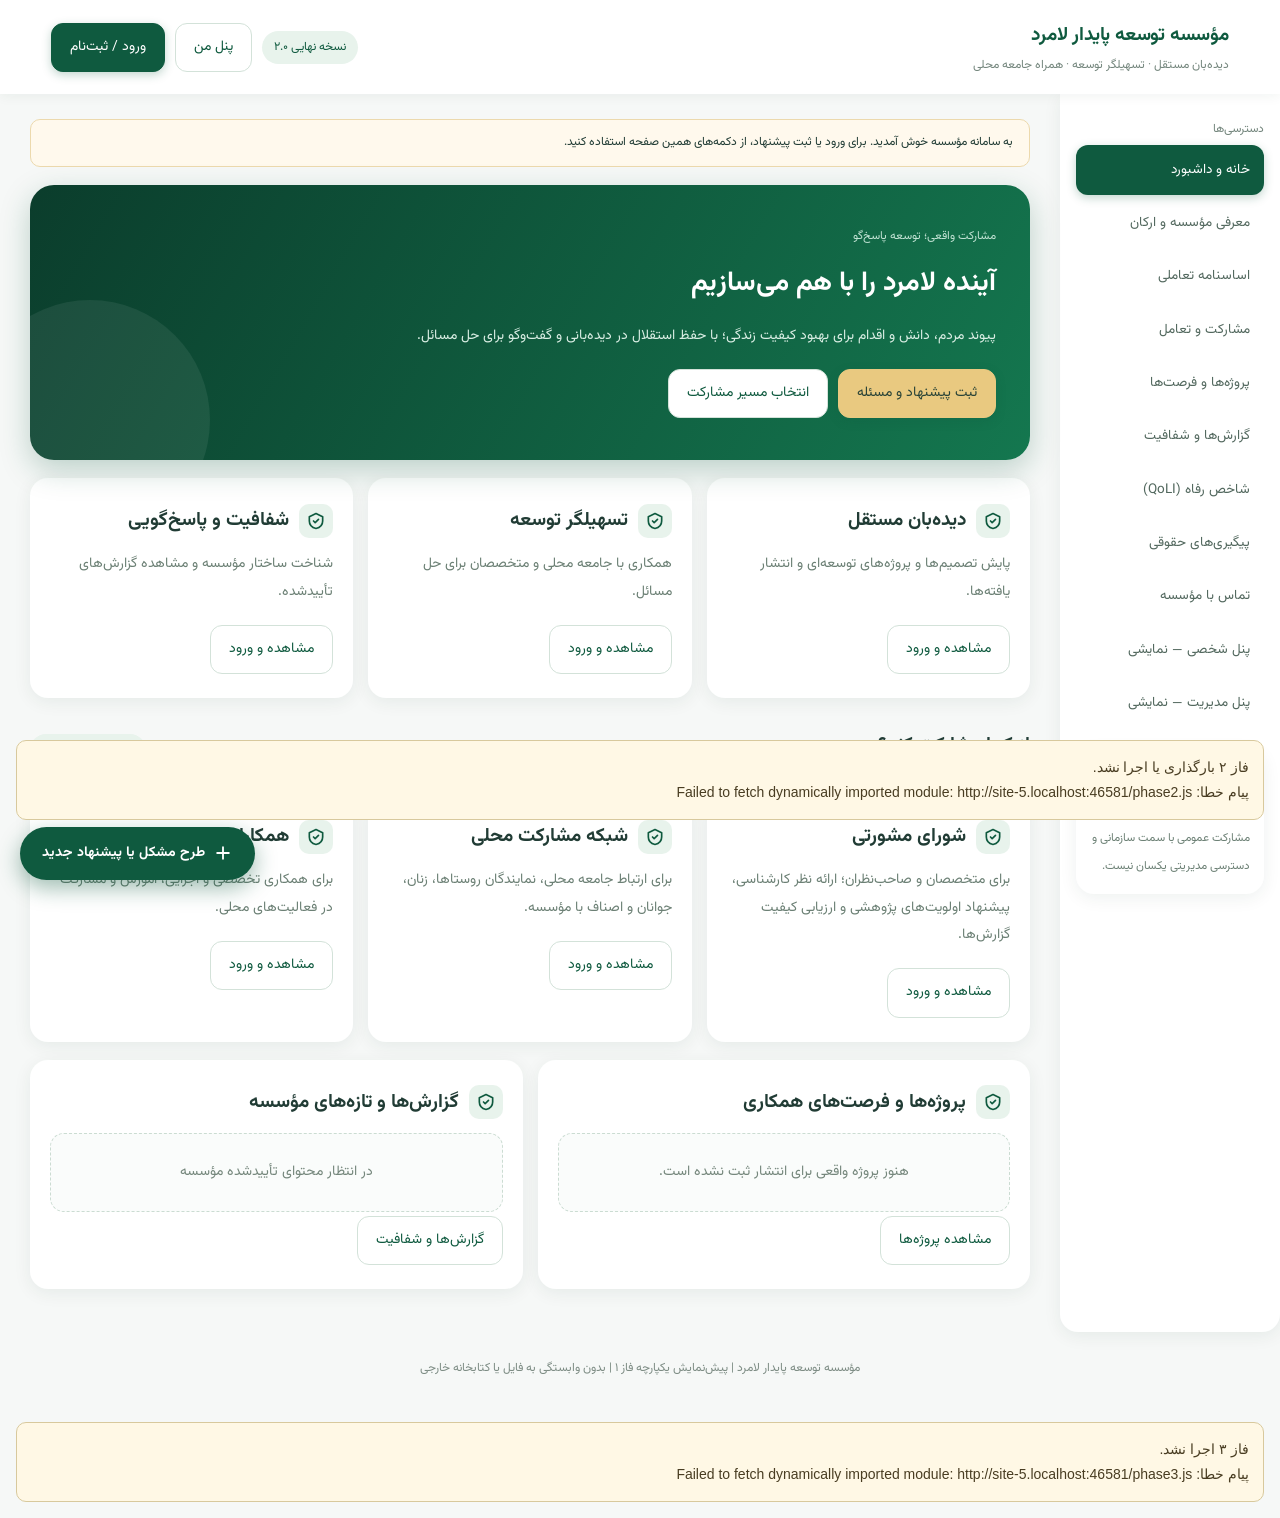
==== commit 431e3b6d: "Update index.html" ====
--- a/index.html
+++ b/index.html
@@ -53,7 +53,13 @@
 .legend{display:flex;gap:14px;flex-wrap:wrap;font-size:13px;margin-top:10px}.legend i{display:inline-block;width:12px;height:12px;border-radius:3px;margin-left:5px;vertical-align:middle}
 .case{border-right:5px solid var(--green)}.case .st{display:inline-block;padding:2px 12px;border-radius:99px;font-size:13px;font-weight:700;color:#fff}
 .st.rev{background:#e08a00}.st.win{background:#12634e}.st.run{background:#2a6fb0}
-</style></head><body><input type="checkbox" id="menuToggle"><header><label for="menuToggle" class="burger" aria-label="منو"><svg viewBox="0 0 24 24" fill="none" stroke-width="2" stroke-linecap="round"><path d="M4 6h16M4 12h16M4 18h16"/></svg></label><div><div class="brand">مؤسسه توسعه پایدار لامرد</div><div class="sub">دیده‌بان مستقل · تسهیلگر توسعه · همراه جامعه محلی</div></div><div class="row"><span class="badge">نسخه Sc1</span><button class="btn" data-route="personal">پنل من</button><button class="btn primary" data-route="access" data-action="login">ورود / ثبت‌نام</button></div></header><div class="shell"><aside class="menu"><div class="sub">دسترسی‌ها</div><nav id="nav"></nav><div class="card" style="margin-top:20px;padding:14px"><h3>همکاری برای زندگی بهتر</h3><small class="muted">مشارکت عمومی با سمت سازمانی و دسترسی مدیریتی یکسان نیست.</small></div></aside><main><div class="notice">این نسخه برای بازبینی ظاهر و مسیرهای اپ است. ورود امن، ارسال درخواست و ذخیره مشترک فعال نیست. هیچ اطلاعاتی به مؤسسه ارسال نمی‌شود.</div><div id="app"></div><p id="feedback" role="status"></p></main></div><button class="fab" data-route="suggestion"><svg viewBox="0 0 24 24" fill="none" stroke="currentColor" stroke-width="2.2" stroke-linecap="round"><path d="M12 5v14M5 12h14"/></svg><span>طرح مشکل یا پیشنهاد جدید</span></button><footer>مؤسسه توسعه پایدار لامرد | پیش‌نمایش یکپارچه فاز ۱ | بدون وابستگی به فایل یا کتابخانه خارجی</footer><script>
+#p2open,#p3open{display:none !important}
+.entry-grid{display:grid;grid-template-columns:repeat(auto-fit,minmax(260px,1fr));gap:16px;margin-top:12px}
+.entry-card{display:flex;flex-direction:column;gap:12px;padding:24px;border-radius:16px;border:1px solid #d6e5dd;background:#fff}
+.entry-card h2{margin:0}
+.entry-card p{margin:0;color:#4a5d55}
+.entry-card .btn{align-self:flex-start}
+</style></head><body><input type="checkbox" id="menuToggle"><header><label for="menuToggle" class="burger" aria-label="منو"><svg viewBox="0 0 24 24" fill="none" stroke-width="2" stroke-linecap="round"><path d="M4 6h16M4 12h16M4 18h16"/></svg></label><div><div class="brand">مؤسسه توسعه پایدار لامرد</div><div class="sub">دیده‌بان مستقل · تسهیلگر توسعه · همراه جامعه محلی</div></div><div class="row"><span class="badge">نسخه نهایی ۲.۰</span><button class="btn" data-route="personal">پنل من</button><button class="btn primary" data-route="access" data-action="login">ورود / ثبت‌نام</button></div></header><div class="shell"><aside class="menu"><div class="sub">دسترسی‌ها</div><nav id="nav"></nav><div class="card" style="margin-top:20px;padding:14px"><h3>همکاری برای زندگی بهتر</h3><small class="muted">مشارکت عمومی با سمت سازمانی و دسترسی مدیریتی یکسان نیست.</small></div></aside><main><div class="notice">به سامانه مؤسسه خوش آمدید. برای ورود یا ثبت پیشنهاد، از دکمه‌های همین صفحه استفاده کنید.</div><div id="app"></div><p id="feedback" role="status"></p></main></div><button class="fab" data-route="suggestion"><svg viewBox="0 0 24 24" fill="none" stroke="currentColor" stroke-width="2.2" stroke-linecap="round"><path d="M12 5v14M5 12h14"/></svg><span>طرح مشکل یا پیشنهاد جدید</span></button><footer>مؤسسه توسعه پایدار لامرد | پیش‌نمایش یکپارچه فاز ۱ | بدون وابستگی به فایل یا کتابخانه خارجی</footer><script>
 const chapters=[{"title": "فصل اول: کلیات", "text": ["ماده ۱ ـ نام: نام مؤسسه «مؤسسه توسعه پایدار لامرد» است که در این اساسنامه «مؤسسه» نامیده می‌شود.", "ماده ۲ ـ ماهیت و اصول بنیادین:", "مؤسسه نهادی غیردولتی، غیرانتفاعی، مستقل و غیرحزبی است و در چارچوب قوانین و مقررات جمهوری اسلامی ایران، مجوزهای لازم و این اساسنامه فعالیت می‌کند.", "اصول راهنمای مؤسسه شامل ارزیابی یکپارچه آثار اقتصادی، اجتماعی و زیست‌محیطی، عدالت اجتماعی و فضایی و بین‌نسلی، مشارکت فراگیر، پیشگیری از آسیب، احتیاط متناسب در برابر خطرات جدی با بیان عدم قطعیت علمی، و تقویت تاب‌آوری جامعه و منابع طبیعی است.", "مؤسسه وابستگی تشکیلاتی یا حق فرمان‌پذیری از دولت، احزاب، صنایع، حامیان مالی یا نهادهای خارجی ندارد.", "دریافت حمایت مجاز، به‌خودی‌خود برای حامی حق انتصاب، رأی، وتو یا دخالت در تصمیم‌ها و یافته‌های مؤسسه ایجاد نمی‌کند.", "درآمد و دارایی مؤسسه صرفاً برای اهداف آن مصرف می‌شود و توزیع مستقیم یا غیرمستقیم سود یا دارایی میان مؤسسان، امنا، مدیران، بازرسان و همکاران ممنوع است.", "ماده ۳ ـ محدوده فعالیت: محدوده اصلی فعالیت شهرستان لامرد در استان فارس است. فعالیت مرتبط در سطح استان یا کشور، با تصویب هیئت امنا و در حدود مجوز مؤسسه و با اخذ مجوز تکمیلی در صورت لزوم امکان‌پذیر است.", "ماده ۴ ـ مرکز اصلی و نمایندگی: مرکز اصلی مؤسسه در شهر لامرد است. نشانی کامل: [پیش از امضا تکمیل شود]؛ کدپستی: [تکمیل شود]. تغییر نشانی و ایجاد یا تعطیلی نمایندگی با تصویب هیئت امنا و رعایت تشریفات اعلام، ثبت و اخذ مجوز لازم انجام می‌شود. نمایندگی‌ها شخصیت حقوقی مستقل ندارند.", "ماده ۵ ـ مدت و آغاز فعالیت: مدت فعالیت از تاریخ ثبت نامحدود است. آغاز فعالیت‌های مشمول مجوز منوط به اخذ مجوز مربوط است.", "ماده ۶ ـ دارایی اولیه و سال مالی: دارایی اولیه مؤسسه ۲۰۰,۰۰۰,۰۰۰ ریال است که تأمین و تحویل آن توسط مؤسسان باید در صورت‌جلسه و اسناد مالی تأسیس مستند شود. سال مالی از اول فروردین تا پایان اسفند است؛ سال مالی نخست از تاریخ ثبت تا پایان اسفند همان سال خواهد بود."]}, {"title": "فصل دوم: مأموریت، اهداف و موضوع فعالیت", "text": ["ماده ۷ ـ ضرورت تأسیس: مؤسسه برای تقویت مشارکت آگاهانه مردم و توجه هم‌زمان به ابعاد اقتصادی، اجتماعی، فرهنگی و زیست‌محیطی توسعه لامرد و کمک به کاهش پیامدهای نامطلوب تصمیم‌های توسعه نامتوازن تشکیل می‌شود.", "ماده ۸ ـ مأموریت: مأموریت مؤسسه ایجاد بستری مردمی و مستقل برای پژوهش، پایش، آموزش، گفت‌وگو و ارائه راهکارهای مستند در زمینه توسعه پایدار و رفاه جامعه محلی و انتقال یافته‌ها به مردم و تصمیم‌گیرندگان است.", "ماده ۹ ـ چشم‌انداز و اهداف: چشم‌انداز مؤسسه تبدیل‌شدن به نهادی معتبر و اثرگذار در ارتقای کیفیت تصمیم‌های توسعه‌ای لامرد است. اهداف عبارت‌اند از ارتقای رفاه و کیفیت زندگی، حفاظت از محیط زیست و سلامت عمومی، تقویت عدالت و مشارکت اجتماعی، حفظ سرمایه فرهنگی و اجتماعی و افزایش شفافیت و پاسخ‌گویی در موضوعات توسعه. این اهداف برای مؤسسه اختیار حاکمیتی، نظارتی الزام‌آور یا حق وتوی تصمیم‌های عمومی ایجاد نمی‌کند.", "ماده ۱۰ ـ موضوع و ابزارهای فعالیت:", "تهیه و انتشار گزارش‌های مستقل درباره آثار اقتصادی، اجتماعی، فرهنگی، بهداشتی و زیست‌محیطی طرح‌ها و تصمیم‌های توسعه‌ای.", "انجام پژوهش کاربردی و پایش رفاه و کیفیت زندگی با روش‌های معتبر و مستند.", "برگزاری نشست، کارگاه، دوره آموزشی و برنامه توانمندسازی جامعه محلی.", "گفت‌وگوی ساختاریافته(RSD) با مدیران، صنایع، شوراها، دانشگاه‌ها و جامعه محلی و ارائه پیشنهادهای سیاستی و اجرایی.", "تولید و انتشار محتوای علمی و آموزشی و ارائه خدمات پژوهشی و مشاوره‌ای مرتبط با مأموریت، با رعایت استقلال.", "پیگیری مطالبات و اقدامات حقوقی در حدود صلاحیت قانونی، مطابق فصل یازدهم این اساسنامه.", "ایجاد نظام پایش توسعه پایدار شهرستان مطابق فصل سوم این اساسنامه.", "دیده‌بانی مدنی مستقل بر روند اجرای طرح‌ها و تصمیم‌های توسعه‌ای و تعهدات اجتماعی صنایع و مراجع، از جمله درخواست اطلاعات در چارچوب قوانین، انتشار یافته‌ها و مطالبه‌ی اقدام.", "ماده ۱۱ ـ اصول همکاری: همکاری با نهادهای عمومی، دولتی، خصوصی، دانشگاهی و مدنی باید در راستای مأموریت و بدون واگذاری استقلال مؤسسه باشد. عضویت در شبکه‌های داخلی یا بین‌المللی با تصویب هیئت امنا و رعایت الزامات قانونی انجام می‌شود. هیچ قرارداد یا توافقی نمی‌تواند اختیار سانسور یافته‌ها یا منع پیگیری قانونی را به طرف مقابل بدهد.", "ماده ۱۲ ـ کیفیت علمی و حفاظت از داده: پژوهش‌ها باید مبتنی بر روش روشن، منابع قابل ارزیابی، تفکیک داده از تحلیل و بیان محدودیت‌ها باشند. حفظ محرمانگی اطلاعات شخصی، رضایت آگاهانه در موارد مقتضی، محدودیت دسترسی، نگهداری امن و انتشار داده‌های بی‌نام الزامی است. آیین‌نامه پژوهش، اخلاق و حفاظت از داده به تصویب هیئت امنا می‌رسد."]}, {"title": "فصل سوم: نظام پایش توسعه پایدار", "text": ["ماده ۱۳ ـ الزام به ایجاد نظام پایش: مؤسسه موظف است نظام پایش توسعه پایدار شهرستان را در حوزه‌های اقتصاد و معیشت، جامعه و کیفیت زندگی، محیط زیست و منابع طبیعی، حکمرانی و مشارکت، و تاب‌آوری و عدالت بین‌نسلی ایجاد کند. این نظام باید با توجه به آثار تجمعی طرح‌ها و ظرفیت محیطی منطقه بر اساس استانداردهای جهانی طراحی شود.", "ماده ۱۴ ـ چارچوب شاخص‌های جهانی: نظام پایش بر پایه دو چارچوب بین‌المللی زیر طراحی می‌شود:", "الف) اهداف توسعه پایدار سازمان ملل (SDGs): ۱۷ هدف و ۱۶۹ غایت که توسط چارچوب ۲۳۱ شاخص (مصوب کمیسیون آمار سازمان ملل) سنجیده می‌شود. مؤسسه موظف است بر اساس برنامه‌ی سالانه‌ی مصوب امنا  شاخص های کلیدی مرتبط با مسئله لامرد را از این چارچوب انتخاب و سالانه پایش کند؛ از جمله شاخص‌های آب سالم (SDG 6)، کار شایسته (SDG 8)، صنعت و نوآوری (SDG 9)، کاهش نابرابری (SDG 10)، شهرها و جوامع پایدار (SDG 11)، مصرف مسئولانه (SDG 12)، اقدام اقلیمی (SDG 13) و سلامت (SDG 3).", "ب) شاخص کیفیت زندگی UN-Habitat (QoLI): چارچوبی متشکل از ۲۸ شاخص جهانی در ۹ حوزه (خدمات پایه، فرهنگ، اقتصاد، آموزش، محیط زیست، حکمرانی، سلامت، مسکن و انسجام اجتماعی) به‌همراه یک شاخص کلی «رضایت از زندگی». مؤسسه موظف است بر اساس برنامه‌ی سالانه‌ی مصوب امنا شاخص های عینی را از این چارچوب متناسب با اولویت‌های لامرد انتخاب کند (مانند کیفیت هوا PM 2.5، دسترسی به فضای سبز، رضایت از بهداشت، نرخ بیکاری و رضایت از مدیریت محلی).", "تبصره ۱ ـ شاخص ذهنی «نردبان زندگی»: مؤسسه موظف است سالانه با استفاده از پرسش استاندارد «نردبان زندگی» (Cantril Ladder) میانگین رضایت از زندگی در شهرستان را بسنجد. در این پرسش، از پاسخ‌دهنده خواسته می‌شود زندگی خود را روی نردبانی از ۰ (بدترین) تا ۱۰ (بهترین) ارزیابی کند. این شاخص به‌عنوان شاخص پرچمدار رفاه، پایه مقایسه با سایر شهرها خواهد بود.", "ماده ۱۵ ـ الزامات اجرایی نظام پایش: هیئت مدیره مکلف است با نظر شورای مشورتی و شبکه مشارکت محلی، چارچوب دقیق شاخص‌ها، منابع داده، خط پایه (در حد داده‌های معتبر موجود)، اهداف کمی و دوره سنجش را برای تصویب به هیئت امنا ارائه کند.", "گزارش سالانه وضعیت توسعه پایدار، با بیان کمبود داده و محدودیت انتساب تغییرات، حداکثر شش ماه پس از پایان سال منتشر می‌شود.", "داده‌ها در حد امکان و با حفظ حریم خصوصی به تفکیک جغرافیا، جنسیت و گروه‌های اجتماعی بررسی می‌شوند.", "ارزیابی عملکرد خود مؤسسه جدا از ارزیابی وضعیت شهرستان و بر اساس اهداف برنامه سالانه انجام می‌شود.", "این فعالیت‌ها جایگزین ارزیابی رسمی یا صلاحیت مراجع قانونی نیستند."]}, {"title": "فصل چهارم: مؤسسان و ارکان", "text": ["ماده ۱۶ ـ مؤسسان: مؤسسان عبارت‌اند از آقایان حمیدرضا اکبرپور، محمدحسین رضاپور، غلامرضا قائدی، مهدی واعظ‌زاده و بهمن هاشمی و خانم‌ها زکیه محمدنیا و الهام محمدنیا. مشخصات هویتی و امضای آنان در صورت‌جلسه تأسیس درج می‌شود.", "ماده ۱۷ ـ وظایف مؤسسان و نخستین هیئت امنا: مؤسسان اساسنامه را تصویب، امور مجوز و ثبت را پیگیری، دارایی اولیه را تأمین و نخستین هیئت امنای هفت‌نفره را از اشخاص واجد شرایط ماده ۲۰ انتخاب می‌کنند. تصمیم مؤسسان با رأی موافق اکثریت معتبر است. نخستین جلسه امنا حداکثر ظرف سی روز پس از ثبت برگزار و اسناد، دارایی‌ها و تعهدات تأسیس با صورت‌جلسه تحویل می‌شود.", "ماده ۱۸ ـ جایگاه پس از تأسیس و ارکان: اداره مؤسسه به صورت دائمی هیئت امنایی است. ارکان مؤسسه عبارت‌اند از: هیئت امنا، هیئت مدیره و بازرس. دبیر یا مدیرعامل مسئول اجرایی مؤسسه است. پس از تحویل امور، هیئت مؤسس رکن دائمی تصمیم‌گیر (به جز در مورد انحلال، مطابق با ماده ۵۹) نیست و برای مؤسسان حق ویژه انتصاب، وتو، یا تغییر اساسنامه وجود ندارد. شورای مشورتی و شبکه همکاران، نهادهای پشتیبان و مشارکتی‌اند و رکن حاکمیتی محسوب نمی‌شوند."]}, {"title": "فصل پنجم: هیئت امنا", "text": ["ماده ۱۹ ـ جایگاه و ترکیب: هیئت امنا عالی‌ترین رکن سیاست‌گذاری و نظارت داخلی مؤسسه است. تعداد کرسی‌های آن هفت، نه، یازده، سیزده یا پانزده نفر است. تعداد نخستین کرسی‌ها هفت نفر است. افزایش کرسی‌ها با حداقل دوسوم آرای کل امنای دارای سمت و انتخاب هم‌زمان اعضای جدید معتبر است. کاهش کرسی‌ها فقط پس از خالی‌شدن کرسی و با حفظ حداقل هفت کرسی ممکن است.", "تبصره ـ اعضای ناظر: هیئت امنا می‌تواند اجازه حضور افرادی را به‌عنوان «عضو ناظر»، بدون حق رأی به جلسات خود صادر کند. این افراد می‌توانند با درخواست کتبی خود و تصویب هیئت امنا، به عضویت اصلی (با حق رأی) درآیند.", "ماده ۲۰ ـ شرایط عضویت: عضو هیئت امنا باید ملتزم به اساسنامه، دارای حسن شهرت و تخصص یا تجربه مرتبط، و دارای شناخت قابل احراز از مسائل لامرد باشد؛ ممنوعیت قانونی تصدی نداشته و فاقد محکومیت قطعی مؤثر مرتبط با فساد مالی، خیانت در امانت یا سوءاستفاده از موقعیت باشد. تصدی سمت مدیریتی یا تصمیم‌گیر دولتی در دستگاه‌های محلی مرتبط با موضوع فعالیت مؤسسه، یا سمت مدیریتی و اجرایی در صنایع فعال منطقه، با عضویت دارای حق رأی سازگار نیست. روابط شغلی، مالی و مالکیتی دیگر مطابق ماده ۵۱ افشا و ارزیابی می‌شود؛ تعارض منافع مستمر و غیرقابل مدیریت مانع عضویت است.", "ماده ۲۱ ـ انتخاب: پس از دوره تأسیس، نامزدی با پیشنهاد کتبی دو امین، پیشنهاد شورای مشورتی یا درخواست شخصی ممکن است. سوابق و اظهارنامه منافع پیش از رأی‌گیری در اختیار امنا قرار می‌گیرد. انتخاب اعضا با رأی موافق حداقل دوسوم کل امنای دارای سمت انجام می‌شود. در انتخاب‌ها تنوع تخصص، جنسیت، نسل و شناخت بخش‌ها و روستاهای شهرستان مورد توجه قرار می‌گیرد. عضویت در امنا افتخاری است و پرداخت حق حضور ممنوع؛ جبران هزینه واقعی مستند، مجاز است. فرصت نامزدی برای کرسی‌های قابل انتخاب، با اعلام شرایط و مهلت حداقل بیست روز از طریق مجاری عمومی مؤسسه اطلاع‌رسانی می‌شود.", "ماده ۲۲ ـ وظایف و اختیارات: هیئت امنا سیاست‌ها، برنامه راهبردی، برنامه و بودجه سالانه، صورت‌های مالی و گزارش عملکرد را تصویب می‌کند؛ اعضای هیئت مدیره و بازرسان را انتخاب و عزل می‌کند؛ دبیر پیشنهادی هیئت مدیره و حق‌الزحمه او را تصویب می‌کند؛ آیین‌نامه‌ها و حدود اختیار مالی و قراردادی را تصویب می‌کند؛ بر استقلال، کیفیت و عملکرد نظارت می‌کند؛ درباره نمایندگی‌ها، شبکه‌ها، تعهدات عمده، اقدامات حقوقی مهم، تغییر اساسنامه و انحلال تصمیم می‌گیرد. تصویب خرید و فروش اموال غیرمنقول، اخذ تسهیلات، وثیقه‌گذاری دارایی و تعهدات خارج از بودجه در صلاحیت غیرقابل تفویض امناست.تصویب تشکیل کمیته های تخصصی و موضوعی در صورت درخواست هیات مدیره و یا هیات امنا در صورت نیاز", "ماده ۲۳ ـ هیئت رئیسه و دبیرخانه: امنا هر سال رئیس، نایب‌رئیس و منشی را از میان خود انتخاب می‌کنند. رئیس مسئول دعوت و اداره جلسات و پیگیری نظارتی مصوبات است؛ نایب‌رئیس در غیاب یا تعارض منافع او جانشین می‌شود. دبیرخانه اجرایی زیر نظر دبیر مؤسسه خدمات اداری ارائه می‌کند، ولی محتوای صورت‌جلسات زیر مسئولیت منشی است. ریاست یا نیابت ریاست امنا با عضویت هیئت مدیره، دبیر بودن یا خزانه‌داری قابل جمع نیست. عضویت هم‌زمان سایر امنا در هیئت مدیره حداکثر برای دو نفر مجاز است؛ آنان در ارزیابی، تعیین حق‌الزحمه، عزل و تصویب عملکرد و حساب‌های مربوط به مسئولیت خود رأی نمی‌دهند.", "ماده ۲۴ ـ دعوت و برگزاری جلسات: جلسات عادی حداقل هر سه ماه یک بار تشکیل می‌شود. جلسه فوق‌العاده با درخواست رئیس، هیئت مدیره، بازرس یا یک‌سوم امنا الزامی است. رئیس باید ظرف هفت روز دعوت را ارسال و جلسه را حداکثر ظرف بیست‌ویک روز از درخواست برگزار کند. دعوت عادی همراه دستور و مستندات حداقل ده روز تقویمی و دعوت اضطراری با ذکر دلیل حداقل چهل‌وهشت ساعت پیش از جلسه ارسال می‌شود. تغییر اساسنامه، انحلال و اخراج عضو با دعوت اضطراری قابل تصمیم‌گیری نیست. جلسه حضوری، برخط یا ترکیبی با احراز هویت و امکان مشارکت هم‌زمان معتبر است؛ رأی وکالتی مجاز نیست.", "ماده ۲۵ ـ نصاب و اعتبار مصوبات: مبنای «کل امنا» تعداد اشخاص دارای عضویت معتبر در زمان رأی‌گیری است، نه کرسی‌های خالی. رسمیت جلسه نیازمند حضور بیش از نصف کل امنا و در هر حال حداقل چهار نفر است. تصمیم عادی با بیش از نصف آرای حاضران دارای حق رأی در آن موضوع معتبر است. رأی ممتنع رأی موافق محسوب نمی‌شود. انتخاب و عزل مدیران و بازرس، انتخاب و اخراج امین، تغییر تعداد کرسی‌ها، معاملات موضوع ماده ۵۱ و تصمیم‌های غیرقابل تفویض مالی ماده ۲۲ نیازمند حداقل دوسوم آرای کل امناست. تغییر اساسنامه تابع ماده ۵۷ و انحلال تابع ماده ۵۹ است. در تساوی آرا پیشنهاد رد می‌شود و رئیس رأی مضاعف ندارد. صورت‌جلسه شامل حاضران، تعارض‌ها، خلاصه تصمیم و شمار آراست و به امضای رئیس جلسه، منشی و حداقل یک امین دیگر می‌رسد. اعتراض و رأی مخالف در صورت درخواست ثبت می‌شود.", "ماده ۲۶ ـ رأی ذی‌نفع و فقدان نصاب مستقل: عضو دارای تعارض منافع درباره موضوع مربوط در بحث تصمیم‌ساز و رأی‌گیری شرکت نمی‌کند، جز برای ارائه توضیح به درخواست جلسه، و حضور او نصاب آن موضوع محسوب نمی‌شود. در موضوع دارای تعارض، رسمیت رسیدگی منوط به حضور نیمی از امنا و هر تصمیم باید دست‌کم چهار رأی موافق مستقل و فاقد تعارض داشته باشد. نصاب تصمیم عادی، بیش از نصف حاضران فاقد تعارض و نصاب ویژه، نسبت مقرر در مواد مربوط از کل امنای فاقد تعارض در همان موضوع است. اگر این حداقل فراهم نباشد، تصمیم به تعویق می‌افتد تا با رفع تعارض یا ترمیم قانونی ترکیب امنا امکان رأی مستقل فراهم شود.", "ماده ۲۷ ـ پایان عضویت و رسیدگی انضباطی: عضویت با فوت، استعفای کتبی، ممنوعیت قانونی یا احراز از دست رفتن شرایط پایان می‌یابد. سه غیبت غیرموجه متوالی پس از اخطار کتبی، نقض عمده اساسنامه، کتمان تعارض منافع مؤثر، افشای غیرمجاز اطلاعات محرمانه و سوءاستفاده از سمت می‌تواند موجب اخراج شود. نقد مستند، اختلاف علمی یا رأی مخالف تخلف نیست.دلایل باید کتبی ابلاغ و حداقل پانزده روز برای دفاع داده شود؛ تصمیم امنا باید مستدل و بدون رأی فرد موضوع رسیدگی باشد. شخص ظرف پانزده روز می‌تواند رسیدگی مجدد بخواهد؛ بازرس گزارش بی‌طرفانه ارائه می‌کند و رأی نهایی در جلسه بعدی صادر می‌شود. حق مراجعه به مراجع صالح محفوظ است.", "ماده ۲۸ ـ جانشینی و استمرار اداره: در خالی‌شدن کرسی، جانشینی ابتدا از میان علی‌البدل‌های معتبر انجام می‌شود؛ فقط در فقدان علی‌البدل واجد شرایط، انتخاب جانشین حداکثر ظرف شصت روز از خالی‌شدن الزامی است. هیئت امنا هر سال حداقل سه عضو علی‌البدل واجد شرایط را انتخاب می‌کند. در صورت تأخیر، عضو صرفاً برای امور ضروری و برگزاری انتخابات حداکثر نود روز به کار ادامه می‌دهد و حق تغییر اساسنامه یا انحلال ندارد."]}, {"title": "فصل ششم: هیئت مدیره و دبیر", "text": ["ماده ۲۹ ـ ترکیب و انتخاب هیئت مدیره: هیئت مدیره پنج یا سه عضو اصلی و دو یا یک عضو علی‌البدل به ترتیب اولویت دارد که برای دو سال توسط هیئت امنا انتخاب می‌شوند. انتخاب مجدد برای دوره‌های متوالی، مجاز است. اعضا باید دارای صلاحیت قانونی، توان اجرایی، تعهد به مأموریت و استقلال قابل قبول باشند. هیئت مدیره از میان خود رئیس، نایب‌رئیس و خزانه‌دار انتخاب می‌کند؛ این سمت‌ها قابل جمع نیستند.", "ماده ۳۰ ـ جلسات و مصوبات هیئت مدیره: جلسات حداقل ماهی یک بار، با دعوت رئیس و اطلاع حداقل سه روز قبل تشکیل می‌شود. در فوریت مستند، اطلاع بیست‌وچهارساعته کافی است. رسمیت با حداقل سه عضو و تصویب با اکثریت رأی موافق اعضای فاقد تعارض است. در فقدان سه عضو مستقل، موضوع به امنا ارجاع می‌شود. جلسات برخط و ترکیبی با احراز هویت معتبر است. صورت‌جلسه به امضای حاضران می‌رسد و مخالفت یا امتناع از امضا ثبت می‌شود.", "ماده ۳۱ ـ وظایف هیئت مدیره: انتخاب دبیر ، رئیس و اجرای مصوبات امنا، تهیه برنامه و بودجه، اداره امور مالی و اداری، نظارت بر دبیر، تهیه گزارش‌ها و صورت‌های مالی، تصویب قراردادها و استخدام در حدود بودجه، حفاظت از دارایی و داده‌ها، اجرای برنامه‌های پژوهش و مشارکت و ارائه پیشنهادهای حقوقی وظیفه هیئت مدیره است. تهیه گزارش سالانه شاخص رفاه و توسعه پایدار (موضوع فصل سوم) و ارائه به هیئت امنا از وظایف هیئت مدیره است. هیئت مدیره باید گزارش عملکرد و وضعیت مالی را هر سه ماه به امنا و بازرس ارائه کند.", "ماده ۳۲ ـ دبیر یا مدیرعامل: دبیر به پیشنهاد هیئت مدیره و تصویب امنا، از داخل یا خارج هیئت مدیره انتخاب می‌شود و دبیر خارج از هیئت مدیره در جلسات آن حق رأی ندارد. دبیر عضو هیئت مدیره نمی‌تواند هم‌زمان رئیس، نایب‌رئیس یا خزانه‌دار باشد. مدت مأموریت او از دوره هیئت مدیره بیشتر نیست. دبیر مسئول اجرای روزمره، کارکنان، دبیرخانه، اجرای قراردادها و نمایندگی اجرایی در حدود تفویض کتبی است. حق‌الزحمه، حدود اختیار و ارزیابی عملکرد او را امنا تصویب می‌کند. عزل دبیر با نصاب تصمیم عادی امنا ممکن است. هیئت مدیره در ضرورت مستند می‌تواند اختیارات اجرایی او را تا تصمیم امنا و حداکثر سی روز تعلیق و سرپرست تعیین کند و مکلف به درخواست فوری جلسه امناست.", "ماده ۳۳ ـ جانشینی و تحویل مسئولیت: با خروج عضو اصلی، علی‌البدل به ترتیب اولویت برای باقی‌مانده دوره جانشین می‌شود. در فقدان علی‌البدل، امنا ظرف سی روز جانشین انتخاب می‌کند. اگر اعضای هیئت مدیره کمتر از سه نفر شوند، امنا باید ظرف پانزده روز مدیر یا هیئت سرپرست موقت تعیین و حداکثر ظرف سی روز ترکیب را تکمیل کند. با خروج دبیر، هیئت مدیره سرپرست حداکثر سی‌روزه تعیین و نامزد جدید معرفی می‌کند. مدیران مکلف‌اند ظرف ده روز از پایان مسئولیت، اموال، اسناد، دسترسی‌ها و گزارش تعهدات را با صورت‌جلسه تحویل دهند. پایان سمت، مسئولیت اقدامات پیشین را رفع نمی‌کند."]}, {"title": "فصل هفتم: بازرسی", "text": ["ماده ۳۴ ـ انتخاب و استقلال بازرس: امنا یک بازرس اصلی و یک علی‌البدل برای یک سال انتخاب می‌کند؛ تصدی بازرس اصلی حداکثر سه دوره متوالی مجاز است. بازرس نباید عضو امنا یا هیئت مدیره، دبیر، کارمند، پیمانکار یا مشاور دارای رابطه مالی با مؤسسه باشد. همسر و بستگان نسبی یا سببی تا درجه سوم نمی‌توانند بازرس شوند.", "ماده ۳۵ ـ اختیارات و وظایف بازرس: بازرس به تمام اسناد مالی، قراردادها، صورت‌جلسات و اطلاعات دسترسی دارد. بازرس انطباق عملکرد با اساسنامه، حساب‌ها و شکایات را بررسی و گزارش مستقل سالانه و گزارش موردی به امنا ارائه می‌کند. حضور او در جلسات امنا بدون حق رأی مجاز است.", "ماده ۳۶ ـ گزارش تخلف و حسابرسی: بازرس تخلف را کتبی به امنا اعلام و مهلت اقدام (حداکثر سی روز) تعیین می‌کند. در فقدان اقدام مؤثر، حق دعوت جلسه فوق‌العاده و گزارش به مرجع صالح را دارد. در خطر فوری، اقدام فوری قانونی مجاز است."]}, {"title": "فصل هشتم: مشورت و مشارکت", "text": ["ماده ۳۷ ـ شورای مشورتی: شورای مشورتی از پنج تا پانزده متخصص و صاحب‌نظر به پیشنهاد هیئت مدیره و تصویب امنا برای دو سال تشکیل می‌شود. اعضا از میان خود هماهنگ‌کننده انتخاب می‌کنند. شورا حق رأی در ارکان ندارد و وظیفه آن مشاوره علمی، پیشنهاد اولویت‌ها، ارزیابی کیفیت و کمک به گفت‌وگوی تخصصی است. عضویت اشخاص مرتبط با دولت یا صنعت مستلزم افشای رابطه و عدم مشارکت در بررسی موضوع دارای تعارض است. دعوت مشاور، حق مداخله حامی یا کارفرمای او ایجاد نمی‌کند. شورا حداقل سالی یک گزارش اولویت‌های پژوهشی و ارزیابی کیفیت فعالیت‌ها ارائه می‌کند. پیش‌نویس برنامه راهبردی و برنامه سالانه حداقل بیست روز پیش از تصویب برای نظرخواهی به شورا ارسال و نظر شورا همراه پاسخ هیئت مدیره به امنا ارائه می‌شود؛ عدم پاسخ در مهلت اعلام‌شده مانع تصویب نیست.", "ماده ۳۸ ـ همکاران و داوطلبان: پذیرش همکار و داوطلب طبق آیین‌نامه مصوب امنا انجام می‌شود. حقوق، تکالیف، آموزش، ایمنی، محرمانگی، نحوه پایان همکاری و رسیدگی به اعتراض در آن تعیین می‌شود. همکاری یا پرداخت حق همکاری، حق مالکیت، رأی در ارکان یا عضویت خودکار در امنا ایجاد نمی‌کند. رابطه استخدامی یا خدمات حرفه‌ای باید حسب ماهیت واقعی و قوانین مربوط تنظیم شود.", "ماده ۳۹ ـ شبکه مشارکت محلی: مؤسسه مکلف است حداکثر ظرف شش ماه از نخستین جلسه امنا شبکه مشارکت محلی تشکیل دهد. آیین‌نامه آن باید با فراخوان عمومی، شرایط مشارکت، روش شفاف انتخاب نمایندگان توسط مشارکت‌کنندگان، دوره دوساله نمایندگی، امکان اعتراض به فرایند انتخاب و تدابیر حضور بخش‌ها و روستاها، زنان، جوانان، گروه‌های شغلی و کم‌برخوردار را مشخص کند؛ نمایندگی در شبکه به معنای نمایندگی قانونی همه مردم شهرستان نیست. شبکه حق پیشنهاد اولویت، معرفی نامزد امنا و دریافت پاسخ مستدل به پیشنهادهای رسمی ظرف شصت روز دارد، اما اختیار تصمیم الزام‌آور یا انتصاب ندارد. دبیر مسئول ثبت، ارجاع و پیگیری پیشنهادها و درخواست‌های رسمی شبکه است. پیشنهادهای مربوط به برنامه راهبردی، برنامه سالانه و ارزیابی عملکرد باید پیش از تصویب در اختیار امنا قرار گیرد؛ پاسخ مستدل با مسئولیت هیئت مدیره و در امور اختصاصی امنا با تصویب امنا ارائه می‌شود. گزارش سالانه باید پیشنهادهای دریافت‌شده، نتیجه بررسی و میزان اجرای پیشنهادهای پذیرفته‌شده را منعکس کند. آیین‌نامه مشارکت محلی در مهلت ماده ۴۹تصویب می‌شود.", "ماده ۴۰ ـ سیاست انتشار مستقل: هیئت امنا سیاست کلی انتشار را تصویب می‌کند و تصویب موردی محتوای هر گزارش وظیفه آن نیست. گزارش پس از ارزیابی فنی توسط دست‌کم دو ارزیاب واجد صلاحیت و فاقد تعارض مؤثر و بررسی حقوقی متناسب با ریسک، توسط دبیر منتشر می‌شود. کمیته پژوهش با حداقل سه عضو متخصص به تصویب امنا تشکیل و مسئول تنظیم فرآیند ارزیابی است؛ در صورت فقدان تخصص، از ارزیاب بیرونی استفاده می‌شود. نویسنده تنها ارزیاب گزارش خود نیست. نظر حامی مالی شرط انتشار نیست. تعویق صرفاً برای نقص مستند روش یا داده، حمایت از اطلاعات محرمانه یا خطر حقوقی مشخص و مستند مجاز است؛ دلیل و مهلت رفع، حداکثر سی روز، ثبت می‌شود. اختلاف درباره توقف انتشار حداکثر ظرف سه روز کاری از ثبت اعتراض به کمیته پژوهش و بازرس اعلام می‌شود؛ هر یک ظرف پنج روز یک متخصص مستقل معرفی می‌کنند و دو نفر ظرف پنج روز عضو سوم فاقد تعارض را برمی‌گزینند. در عدم توافق یا عدم معرفی به‌موقع، امنا با رعایت ماده ۲۶ ظرف پنج روز عضو یا اعضای تکمیل‌کننده فاقد تعارض را از میان متخصصان بیرونی تعیین می‌کند؛ در فقدان نصاب مستقل، حکم ماده  ۲۶ اجرا می‌شود. هیئت ظرف ده روز از تکمیل ترکیب، پس از شنیدن دلایل طرف‌ها و با اکثریت حداقل دو رأی، نظر مکتوب و مستدل خود را صرفاً بر پایه روش و داده، محرمانگی قانونی و خطر حقوقی مشخص صادر می‌کند و حسب مورد انتشار، اصلاح معین یا استمرار منع قانونی را تعیین می‌کند. این نظر در فرایند داخلی و در حدود قانون و سیاست انتشار لازم‌الاتباع است و حق مراجعه به مرجع صالح را سلب نمی‌کند. مهلت عمومی سی‌روزه تعویق با این رسیدگی خودبه‌خود تمدید نمی‌شود؛ تأخیر در تشکیل یا تصمیم هیئت دلیل مستقل توقف نیست، مگر وجود منع قانونی یا مانع مستند و رفع‌نشده موضوع این ماده که باید ثبت و به بازرس گزارش شود. منع قانونی انتشار تا رفع مانع رعایت می‌شود. توقف یا اصلاح اساسی گزارش در گزارش سالانه با رعایت محرمانگی توضیح داده می‌شود."]}, {"title": "فصل نهم: امور مالی", "text": ["ماده ۴۱ ـ منابع مجاز: منابع عبارت‌اند از کمک و هدیه اشخاص حقیقی و حقوقی داخلی غیردولتی، درآمد خدمات پژوهشی و آموزشی و مشاوره‌ای مرتبط، فروش محصولات علمی، حق همکاری مقرر در آیین‌نامه و منافع اموال اختصاص‌یافته قانونی از طریق وقف یا حبس با رعایت شرایط آنها. دریافت کمک بین‌المللی غیردولتی فقط با تصویب دوسوم کل امنا و رعایت تشریفات و مجوزهای قانونی لازم ممکن است. هیچ منبعی نباید برخلاف ماهیت غیرانتفاعی و استقلال مؤسسه باشد. پذیرش کمک دارای شرط مغایر مأموریت، پنهان‌کردن حامی، تغییر یافته‌ها یا منع اقدام قانونی ممنوع است. حق همکاری صرفاً مشارکت مالی اختیاری همکاران برای هزینه‌های فعالیت است، حق عضویت در رکن عمومی یا شرط دریافت پیشنهاد و شکایت نیست و حق رأی یا امتیاز مدیریتی ایجاد نمی‌کند. هیئت مدیره برنامه تنوع‌بخشی منابع و ارزیابی خطر وابستگی مالی را همراه بودجه سالانه ارائه می‌کند.", "ماده ۴۲ ـ سقف تمرکز و شفافیت حمایت: مجموع حمایت هر حامی نباید از ۲۰ درصد منابع سالانه مؤسسه بیشتر شود (دارایی اولیه مستثناست). تبصره: در دو سال اول تأسیس، پذیرش حمایت بیش از ۲۰ درصد با تصویب سه‌چهارم هیئت امنا و تضمین کتبی عدم دخالت حامی مجاز است. نام حامیان نهادی در گزارش عمومی سالانه افشا می‌شود. پیش از پذیرش، سقف بر مبنای منابع مصوب واقع‌بینانه سنجیده و هر سه ماه بر مبنای منابع تحقق‌یافته و پیش‌بینی مستند بازبینی می‌شود. مازاد ناشی از عدم تحقق منابع باید تا پایان سال با استرداد، عدم دریافت اقساط یا جایگزینی واقعی منابع رفع شود؛ تا رفع، دریافت جدید از همان مجموعه ممنوع و موضوع به بازرس گزارش می‌شود. مبالغ قرارداد خدمات با حامی یا وابستگان او نیز در محاسبه تمرکز منظور می‌شود، هرچند درآمد خدمت است. حمایت صنعتی نیازمند دوسوم آرای کل امنا و قرارداد شفاف عدم مداخله است. نام حامیان نهادی، مبلغ و نوع حمایت و سهم آنها در منابع، در گزارش عمومی سالانه افشا می‌شود؛ اطلاعات اشخاص حقیقی با رعایت قانون و حریم خصوصی منتشر می‌شود، ولی هویت آنها نزد مؤسسه و بازرس باید معلوم باشد.", "ماده ۴۳ ـ حمایت و پایش هم‌زمان: از تاریخ تصویب شروع پایش یک نهاد تا انتشار نهایی گزارش و شش ماه پس از آن، پذیرش حمایت یا قرارداد جدید از آن نهاد و وابستگانش منوط به تصویب امنا است. دریافت حمایت قبلی نباید سبب جلوگیری یا تأخیر در شروع پایش ضروری شود. در ضرورت پایش حامی قبلی، رابطه افشا، دریافت‌های آتی متوقف و تیم مستقل تعیین می‌شود؛ درباره مبالغ مصرف‌نشده و قراردادهای جاری، با نظر بازرس و بررسی حقوقی برای خاتمه، استرداد یا اجرای بدون مداخله تصمیم گرفته می‌شود. انجام پژوهش سفارشی برای کارفرما فقط با افشای سفارش و تأمین مالی و تفکیک روشن از عنوان «پایش مستقل» مجاز است و مشمول ممنوعیت هم‌زمانی این ماده خواهد بود. مقصود از وابستگان نهاد مورد پایش در این ماده، اشخاص حقوقی کنترل‌کننده، تحت کنترل یا تحت کنترل مشترک آن نهاد است. صرف فعالیت در یک صنعت یا محدوده جغرافیایی، وابستگی محسوب نمی‌شود. تصویب آغاز پایش، دامنه نهادهای موضوع آن و پایان گزارش باید مستند و به بازرس اعلام شود؛ تفکیک تیم یا نام‌گذاری قرارداد به‌عنوان فعالیت غیرمرتبط، مجوز عدول از ممنوعیت این ماده نیست.", "ماده ۴۴ ـ بودجه و حساب‌ها: بودجه سال بعد پیش از آغاز آن تصویب می‌شود. تا تصویب بودجه، هزینه‌های جاری ضروری تا سه ماه مجاز است. تمام وجوه در حساب بانکی به نام مؤسسه است و استفاده از حساب شخصی ممنوع است.", "ماده ۴۵ ـ امضاهای مجاز: اسناد پرداخت و برداشت بانکی با دو امضای مشترک دبیر و خزانه‌دار و مهر مؤسسه معتبر است؛ بالاتر از سقف مصوب سالانه امنا، امضای رئیس هیئت مدیره نیز لازم است. تا تعیین سقف، تمام پرداخت‌ها به سه امضا نیاز دارد. در غیاب یا تعارض منافع دبیر یا خزانه‌دار، رئیس هیئت مدیره و در غیاب یا تعارض رئیس، نایب‌رئیس فقط به‌عنوان جانشین مصوب هیئت مدیره امضا می‌کند؛ هر سند باید حداقل دو امضای اشخاص متفاوت و در پرداخت‌های بالاتر از سقف سه امضای متفاوت داشته باشد. اگر جانشینی با این تعداد ممکن نباشد، امنا امضاکننده موقت فاقد تعارض از میان اعضای هیئت مدیره تعیین می‌کند. قراردادها و اسناد تعهدآور با امضای مشترک دبیر و رئیس هیئت مدیره و مهر، در حدود مصوبات معتبر است؛ جانشینی طبق حکم فوق اعمال می‌شود. مکاتبات اداری غیرتعهدآور با امضای دبیر یا نماینده کتبی او معتبر است. صاحبان امضا و تغییرات آنها حسب مقررات به بانک و مراجع مربوط معرفی می‌شوند. امضای سند جایگزین تصویب معامله یا هزینه نیست.", "ماده ۴۶ ـ معاملات و پرداخت به اشخاص وابسته: آیین‌نامه مالی باید حدود معاملات، اخذ پیشنهاد قیمت رقابتی متناسب، خرید اضطراری، ثبت اموال، سفر، تنخواه، کنترل پرداخت الکترونیکی و منع تجزیه معامله برای دورزدن سقف را تعیین کند. قرارداد با اعضای ارکان یا وابستگان آنان فقط برای خدمت واقعی، با اثبات نیاز، مقایسه قیمت متعارف، افشای کامل، نظر بازرس و تصویب مستقل امنا طبق مواد ۲۵و ۵۱ مجاز است. وام یا تسهیلات شخصی از دارایی مؤسسه به اعضای ارکان و وابستگان آنان ممنوع است. حق‌الزحمه کارکنان و خدمات تخصصی باید مستند، متعارف و در بودجه باشد.", "ماده ۴۷ ـ گزارش مالی و تصویب حساب‌ها: هیئت مدیره حداکثر تا سه ماه پس از پایان سال مالی، صورت‌های مالی، گزارش عملکرد بودجه، فهرست تعهدات و معاملات وابسته را به بازرس ارائه می‌کند. بازرس حداکثر ظرف یک ماه گزارش می‌دهد و امنا حداکثر تا پنج ماه پس از پایان سال به حساب‌ها رسیدگی می‌کند. تصویب حساب‌ها بدون گزارش بازرس مجاز نیست و موجب رفع مسئولیت تخلف یا اطلاعات کتمان‌شده نمی‌شود. گزارش عمومی عملکرد و خلاصه صورت‌های مالی همراه جمع‌بندی نظر بازرس، حداکثر تا شش ماه پس از پایان سال منتشر می‌شود. اطلاعات شخصی و محرمانه قانونی حذف می‌شود، نه اطلاعات لازم برای پاسخ‌گویی مالی.", "ماده ۴۸ ـ اسناد و مسئولیت مالی: اسناد مالی و سوابق در بایگانی رسمی مؤسسه با پشتیبان امن نگهداری می‌شود. دسترسی بازرس و مراجع صالح نباید محدود شود."]}, {"title": "فصل دهم: سلامت سازمانی و تعارض منافع", "text": ["ماده ۴۹ ـ آیین‌نامه‌ها و حدود تفویض: امنا حداکثر ظرف نود روز از نخستین جلسه، آیین‌نامه‌های اداره جلسات، مالی، منابع انسانی، پژوهش، تعارض منافع ، گفتگوی ساختارمند(RSD) و رسیدگی به شکایت را تصویب می‌کند. تفویض اختیار باید مکتوب، موضوعی، محدود به مدت و سقف معین و قابل لغو باشد.", "ماده ۵۰ ـ پاسخ‌گویی و حل اختلاف: نسخه جاری اساسنامه، ترکیب ارکان، گزارش‌های عمومی و راه ارتباط شکایت در دسترس عموم قرار می‌گیرد. اختلاف ابتدا با مذاکره مستند ظرف پانزده روز و سپس، با توافق طرفین، میانجی بی‌طرف ظرف سی روز پیگیری می‌شود. میانجی اختیار صدور رأی الزام‌آور ندارد، مگر در چارچوب توافق معتبر و قانون. مراجعه به مرجع صالح و درخواست اقدام فوری قانونی در تمام مراحل محفوظ است. مؤسسان فقط با رضایت طرفین و نبود تعارض می‌توانند میانجی شوند.", "ماده ۵۱ ـ تعارض منافع: همه اعضای ارکان، دبیر و مسئولان پروژه هنگام پذیرش سمت، سالانه و با هر تغییر مؤثر باید منافع مالی و شغلی، مالکیت، مشاوره، پیمانکاری و روابط خانوادگی مؤثر را افشا کنند. وابستگان در این اساسنامه شامل همسر، بستگان نسبی و سببی تا درجه سوم و اشخاص حقوقی تحت کنترل یا دارای منفعت مؤثر مشترک‌اند. دریافت هدیه یا امتیاز شخصی مؤثر بر بی‌طرفی ممنوع است. فرد ذی‌نفع از دسترسی غیرضروری، ارزیابی پیشنهاد، مذاکره تصمیم‌ساز و رأی مربوط کنار می‌رود و موضوع در صورت‌جلسه ثبت می‌شود. بازرس بر اجرای سیاست نظارت دارد. در اختلاف درباره تعارض یک امین، دیگر امنا با نصاب تصمیم عادی و رعایت حداقل چهار رأی مستقل، پس از نظر بازرس تصمیم می‌گیرند. کتمان مؤثر می‌تواند موجب عزل، اخراج و پیگیری قانونی شود. تعارض واقعی، تزاحم موجود منفعت شخصی یا وابسته با وظیفه مؤسسه؛ تعارض بالقوه، احتمال معقول ایجاد چنین تزاحمی؛ و تعارض ظاهری، وضعیتی است که نزد ناظر متعارف شائبه مستند خدشه به بی‌طرفی ایجاد کند. صرف اختلاف نظر، نقد یا ادعای بدون دلیل موجب سلب رأی نیست. نوع، اهمیت، دلایل و امکان مدیریت تعارض باید مستند شود و شخص حق ارائه توضیح دارد. موارد بالقوه یا ظاهری ابتدا از حیث خطر مؤثر برای تصمیم ارزیابی می‌شوند؛ محدودیت دسترسی یا رأی باید متناسب و مستدل باشد. در اختلاف، بازرس می‌تواند نظر مشاور مستقل فاقد تعارض را اخذ کند؛ اگر خود بازرس ذی‌نفع باشد، بازرس علی‌البدل فاقد تعارض این وظیفه را انجام می‌دهد. فقدان نصاب مستقل تابع ماده ۲۶ است و نظر مشاور به‌تنهایی جانشین رأی رکن صالح نیست."]}, {"title": "فصل یازدهم: پیگیری حقوقی", "text": ["ماده ۵۲ ـ کلیات پیگیری حقوقی: مؤسسه در حدود سمت، نفع و اختیارات قانونی خود و با دلایل قابل اتکا می‌تواند گزارش تخلف، درخواست اقدام اداری، شکایت یا دعوا مطرح کند یا از حقوق خود و جامعه دفاع نماید. اقدامات قضایی مهم با پیشنهاد هیئت مدیره، نظر حقوقی و تصویب هیئت امنا انجام می‌شود.", "ماده ۵۳ ـ پیگیری کیفری (اعلام جرم): مؤسسه به‌عنوان سازمان مردم‌نهادی که اساسنامه آن در زمینه حفاظت از محیط زیست، منابع طبیعی، بهداشت عمومی و حقوق شهروندی و میراث فرهنگی فعالیت می‌کند، می‌تواند نسبت به جرایم ارتکابی در این حوزه‌ها اعلام جرم کند و در تمام مراحل دادرسی برای اقامه دلیل شرکت نماید. این اقدام مشروط به کسب مجوز از مراجع ذی‌صلاح قانونی (موضوع ماده ۶۶ قانون آیین دادرسی کیفری) است.", "ماده ۵۴ ـ پیگیری اداری (دیوان عدالت): مؤسسه می‌تواند در موضوعات تخصصی مرتبط با فعالیت خود، نسبت به غیرقانونی بودن تصمیمات و اقدامات یا خودداری از انجام وظیفه مقامات و مراجع اداری که متضمن تضییع حقوق عمومی است، در دیوان عدالت اداری طرح شکایت کند (موضوع تبصره ۲ ماده ۱۷ قانون دیوان عدالت اداری).", "ماده ۵۵ ـ پیگیری مدنی: مؤسسه می‌تواند در صورت ورود خسارت مستقیم به خود یا در چارچوب قوانین موضوعه، برای جبران خسارت وارده به منافع عمومی در مراجع صالح حقوقی دادخواهی کند.", "ماده ۵۶ ـ رویه تصمیم‌گیری و محدودیت‌ها:", "پیشنهاد هرگونه اقدام حقوقی توسط هیئت مدیره، بازرس، شورای مشورتی یا حداقل سه عضو هیئت امنا ارائه می‌شود. هیئت مدیره موظف است نظر حقوقی مکتوب درباره امکان‌سنجی قانونی و ریسک‌های اقدام را تهیه و به هیئت امنا ارائه دهد.", "در موارد فوری که خطر تضییع حق یا فوت زمان وجود دارد، هیئت مدیره می‌تواند اقدام حفاظتی ضروری انجام دهد و ظرف سه روز کاری به رئیس هیئت امنا و بازرس گزارش و حداکثر ظرف پانزده روز تأیید هیئت امنا را درخواست کند.", "این فصل برای مؤسسه حق طرح دعاوی خارج از صلاحیت قانونی ایجاد نمی‌کند. در مواردی که جرم دارای بزه‌دیده خاص باشد، رعایت رضایت بزه‌دیده یا ولی/قیم قانونی الزامی است.", "چنانچه سه بار متوالی اعلام جرم مؤسسه در محاکم صالحه به‌طور قطعی رد شود، مؤسسه برای یک سال از استفاده از حق اعلام جرم موضوع ماده ۵۳ محروم خواهد بود."]}, {"title": "فصل دوازدهم: تغییر اساسنامه، انحلال و تصفیه", "text": ["ماده ۵۷ ـ اصلاح اساسنامه: پیشنهاد اصلاح با درخواست هیئت مدیره یا دست‌کم یک‌سوم امنا مطرح و متن کامل حداقل پانزده روز پیش از جلسه ارسال می‌شود. تصویب اصلاح عادی نیازمند دوسوم کل امنا و تغییر مأموریت بنیادین نیازمند سه‌چهارم کل امناست. تغییرات پس از طی تأییدها و ثبت نزد مراجع صالح قابل اجراست.", "ماده ۵۸ ـ موارد مسکوت: موارد پیش‌بینی‌نشده در این اساسنامه تابع قوانین و مقررات لازم‌الاجرا و الزامات قانونی مرجع صالح است.", "ماده ۵۹ ـ انحلال: انحلال اختیاری فقط با پیشنهاد هیئت مؤسس و پس از ارائه گزارش توجیهی، در جلسه فوق‌العاده با دستور صریح ابلاغ‌شده حداقل پانزده روز قبل و رأی موافق دو سوم اعضای هیئت امنا تصویب می‌شود. هیئت امنا یا هیئت مدیره به‌تنهایی حق درخواست انحلال را ندارند. انحلال به حکم مرجع صالح تابع قانون است. امنا سه شخص واجد صلاحیت را به‌عنوان هیئت تصفیه تعیین می‌کند.", "ماده ۶۰ ـ تصفیه و دارایی باقی‌مانده: هیئت تصفیه یک مدیر از میان خود انتخاب، دارایی‌ها و بدهی‌ها را صورت‌برداری، مطالبات را وصول و تعهدات قانونی را تسویه می‌کند و گزارش نهایی را به امنا و مراجع صالح ارائه می‌دهد. با رعایت حقوق طلبکاران و شرایط قانونی اموال مقید، دارایی باقیمانده به یک یا چند نهاد غیردولتی غیرانتفاعی دارای مجوز و موضوع مشابه، با تصویب امنا و نظارت یا تأیید مرجع صالح در موارد لازم منتقل می‌شود. انتقال مستقیم یا غیرمستقیم به مؤسسان، اعضای ارکان، کارکنان و وابستگان آنان ممنوع است. در نبود مصوبه معتبر امنا یا نهاد واجد شرایط، تعیین تکلیف از مرجع صالح درخواست می‌شود. اسناد تصفیه و سوابق مؤسسه به امین اسناد تعیین‌شده در فرآیند تصفیه تحویل می‌شود. هیئت تصفیه باید پیش از پیشنهاد انتقال، مجوز، موضوع فعالیت، استقلال از اشخاص ممنوع‌الانتفاع و توان استفاده از دارایی در اهداف مشابه را بررسی و انتخاب گیرنده و ارزش دارایی را مستند کند؛ گزارش انتقال با رعایت محرمانگی قانونی منتشر می‌شود. در نبود امکان تصمیم معتبر امنا، هیئت تصفیه مکلف است تعیین تکلیف را از مرجع صالح درخواست کند و تا آن زمان فقط نگهداری و اداره ضروری دارایی مجاز است.", "ماده ۶۱ ـ این اساسنامه در دوازده فصل و شصت و یک ماده، در تاریخ [روز/ماه/سال] به تصویب هیئت مؤسس رسید."]}],summaries=["هویت مستقل، غیرانتفاعی و غیرحزبی مؤسسه، اصول بنیادین، محدوده فعالیت لامرد، مرکز، مدت، دارایی اولیه و سال مالی.", "ضرورت تأسیس، مأموریت، چشم‌انداز و اهداف، ابزارهای فعالیت، اصول همکاری و کیفیت علمی.", "الزام به ایجاد نظام پایش توسعه پایدار با شاخص‌های جهانی و محلی و الزامات اجرایی آن.", "مؤسسان، وظایف آنان و نخستین اقدامات، و جایگاه‌شان پس از تأسیس.", "ترکیب، شرایط، انتخاب، وظایف، جلسات، نصاب، رأی ذی‌نفع، پایان عضویت و جانشینی در هیئت امنا.", "ترکیب و انتخاب هیئت مدیره، جلسات و مصوبات، وظایف و اختیارات دبیر یا مدیرعامل و تحویل مسئولیت.", "انتخاب و استقلال بازرس، اختیارات و وظایف، و گزارش تخلف و حسابرسی.", "شورای مشورتی، همکاران و داوطلبان، شبکه مشارکت محلی (پاسخ مستدل ظرف ۶۰ روز) و سیاست انتشار مستقل.", "منابع مجاز، سقف تمرکز حمایت و شفافیت حامیان، بودجه و حساب‌ها، امضاها، معاملات، گزارش مالی و مسئولیت اسناد.", "آیین‌نامه‌ها، پاسخ‌گویی و حل اختلاف و قواعد تعارض منافع.", "قواعد پیگیری حقوقی کیفری، اداری و مدنی و رویه تصمیم‌گیری و محدودیت‌های آن.", "اصلاح اساسنامه، موارد مسکوت، انحلال، تصفیه و دارایی باقی‌مانده و تصویب سند."];
 const routes={home:'خانه و داشبورد',about:'معرفی مؤسسه و ارکان',charter:'اساسنامه تعاملی',participation:'مشارکت و تعامل',projects:'پروژه‌ها و فرصت‌ها',reports:'گزارش‌ها و شفافیت',qoli:'شاخص رفاه (QoLI)',legal:'پیگیری‌های حقوقی',contact:'تماس با مؤسسه',personal:'پنل شخصی — نمایشی',admin:'پنل مدیریت — نمایشی'};
 const $=s=>document.getElementById(s),esc=s=>String(s??'').replace(/[&<>"']/g,c=>({'&':'&amp;','<':'&lt;','>':'&gt;','"':'&quot;',"'":'&#39;'}[c]));let mode='full',ci=0,selectedArticle='';
@@ -65,28 +71,35 @@
 else if(r==='about')h=`<h1>معرفی مؤسسه و ارکان</h1><div class="card"><h2>هویت و مأموریت</h2><p>مؤسسه توسعه پایدار لامرد نهادی غیردولتی، غیرانتفاعی، مستقل و غیرسیاسی است. دو نقش دیده‌بان مستقل و تسهیلگر توسعه مبنای فعالیت آن است.</p></div><div class="grid">${card('اصول بنیادین','یکپارچگی توسعه، عدالت بین‌نسلی، عدالت اجتماعی و فضایی، مشارکت واقعی، احتیاط زیست‌محیطی و شفافیت و پاسخ‌گویی.')}${card('محدوده فعالیت','محدوده اصلی، شهرستان لامرد است؛ گسترش فعالیت تابع اساسنامه و مجوزهای لازم است.')}</div><h2>ساختار مؤسسه</h2><div class="grid">${card('مؤسسان','نهاد حافظ اصالت و مأموریت مؤسسه.')}${card('هیئت امنا','عالی‌ترین رکن سیاست‌گذاری و نظارت.')}${card('هیئت مدیره و دبیر','اجرای مصوبات و اداره امور اجرایی.')}${card('بازرس','نظارت مستقل بر انطباق فعالیت‌ها و حساب‌ها.')}</div><div class="card"><h2>معرفی اشخاص</h2>${empty('اسامی و دوره مسئولیت پس از تأیید اطلاعات و مجوز انتشار اضافه می‌شوند.')}</div>`;
 else if(r==='charter')h=`<h1>اساسنامه تعاملی</h1><p class="muted">متن کامل از سند ارسالی مؤسسه استخراج شده است. خلاصه، صرفاً راهنمای مطالعه است؛ وضعیت تصویب و ثبت سند در این پیش‌نمایش تأیید نشده است.</p><div class="toolbar tabs"><button id="full" class="btn">متن کامل</button><button id="summary" class="btn">خلاصه ساده</button></div><div class="charter"><div class="chapters">${chapters.map((c,i)=>`<button data-ch="${i}">${esc(c.title)}</button>`).join('')}</div><div class="card article"><div class="toolbar"><label style="flex:1">انتخاب ماده<select id="articles"></select></label></div><div id="chapterText"></div><div class="row"><button class="btn" id="prev">فصل قبل</button><button class="btn" id="next">فصل بعد</button></div></div></div>`;
 else if(r==='participation')h=`<h1>مشارکت و تعامل</h1><p>مسیر مناسب را انتخاب کنید. همکاری و مشارکت با عضویت در ارکان و دسترسی مدیریتی متفاوت است.</p><div class="grid">${Object.entries(paths).map(([k,p])=>card(p.title,p.body,k)).join('')}</div><div class="card"><h2>مسئله یا پیشنهاد عمومی دارید؟</h2><p>برای بیان مسئله لازم نیست نماینده محلی یا عضو شورای مشورتی باشید.</p>${button('ثبت پیشنهاد عمومی','suggestion')}</div>`;
-else if(paths[r]){const p=paths[r];h=`<span class="number">ماده ${p.article} اساسنامه</span><h1>${p.title}</h1><div class="card"><p>${p.body}</p><p>${p.rule}</p><button class="btn" id="legalLink">مطالعه ماده مربوط</button></div><div class="grid">${card('مسیر مشارکت','اعلام علاقه‌مندی ← بررسی مؤسسه ← تکمیل اطلاعات ← نتیجه بررسی')}${card('وضعیت این مرحله','در فاز ۱ فقط معرفی و پیش‌نمایش فرم فعال است. ارسال واقعی در مراحل بعد راه‌اندازی می‌شود.')}</div>${form(p.title,p.fields)}`}
-else if(r==='suggestion')h='<h1>پیشنهاد و مسئله عمومی</h1><p>در نسخه عملیاتی، پیشنهاد در کارتابل مؤسسه ثبت می‌شود و پاسخ را در پنل خود می‌بینید.</p>'+form('پیشنهاد عمومی','موضوع و محدوده جغرافیایی');
+else if(paths[r]){const p=paths[r];h=`<span class="number">ماده ${p.article} اساسنامه</span><h1>${p.title}</h1><div class="card"><p>${p.body}</p><p>${p.rule}</p><button class="btn" id="legalLink">مطالعه ماده مربوط</button></div><div class="grid">${card('مسیر مشارکت','اعلام علاقه‌مندی ← بررسی مؤسسه ← تکمیل اطلاعات ← نتیجه بررسی')}${card('وضعیت این مرحله','در فاز ۱ فقط معرفی و پیش‌نمایش فرم فعال است. ارسال واقعی در مراحل بعد راه‌اندازی می‌شود.')}</div><div class="card"><p>برای اعلام علاقه‌مندی یا ثبت پیشنهاد، پنجره ثبت را باز کنید.</p><button class="btn primary" id="open-p3-suggestion">ثبت پیشنهاد</button></div>`}
+else if(r==='suggestion')h='<h1>پیشنهاد و مسئله عمومی</h1><p>در نسخه عملیاتی، پیشنهاد در کارتابل مؤسسه ثبت می‌شود و پاسخ را در پنل خود می‌بینید.</p>'+'<div class="card"><p>برای ثبت پیشنهاد یا مسئله عمومی، پنجره ثبت را باز کنید.</p><button class="btn primary" id="open-p3-suggestion">ثبت پیشنهاد</button></div>';
 else if(r==='projects')h='<h1>پروژه‌ها و فرصت‌های همکاری</h1><div class="card"><h2>پروژه‌های مؤسسه</h2>'+empty('هنوز پروژه تأییدشده‌ای ثبت نشده است. هیچ پروژه فرضی به‌عنوان فعالیت واقعی نمایش داده نمی‌شود.')+'</div><div class="grid">'+card('ساختار صفحه پروژه','هدف، محدوده، مسئول، زمان‌بندی، نیازهای همکاری و گزارش نتیجه.')+card('فرصت‌های داوطلبانه','فرصت‌ها پس از تعریف پروژه و تأیید مؤسسه در این بخش منتشر می‌شوند.','volunteer')+'</div>';
 else if(r==='reports')h='<h1>گزارش‌ها و شفافیت</h1><div class="grid">'+card('گزارش فعالیت','در انتظار گزارش تأییدشده مؤسسه.')+card('گزارش مالی سالانه','در انتظار گزارش قابل انتشار.')+card('شاخص رفاه لامرد','محل انتشار گزارش سالانه با روش و منبع داده مشخص.')+'</div><div class="card"><h2>استقلال و پاسخ‌گویی</h2><p>گردش تأیید و انتشار هر گزارش در مراحل بعد، متناسب با اساسنامه پیاده‌سازی می‌شود. هنوز هیچ گزارش یا آمار واقعی بارگذاری نشده است.</p></div>';
 else if(r==='contact')h='<h1>تماس با مؤسسه</h1><div class="card"><p>نشانی، تلفن، ایمیل و راه‌های ارتباطی رسمی پس از تأیید شما اضافه می‌شوند.</p><p class="muted">در این نسخه راه تماس فرضی یا فرم ارسال غیرواقعی درج نشده است.</p></div>';
 else if(r==='personal')h=`<h1>پنل شخصی <span class="badge">نمایشی</span></h1><div class="grid">${card('درخواست‌های باز','<span class="metric">—</span><br>پس از ورود و اتصال به سامانه داده')}${card('پاسخ‌های جدید','<span class="metric">—</span><br>هیچ حساب واقعی متصل نیست')}${card('همکاری‌های من','<span class="metric">—</span><br>نمایش سوابق در مراحل بعد')}</div><div class="panel"><div class="panelnav"><h3>فضای من</h3>${button('درخواست جدید','suggestion')}${button('فرصت‌های همکاری','projects')}${button('مسیرهای مشارکت','participation')}</div><div class="card"><h2>درخواست‌ها و پاسخ‌های مؤسسه</h2>${empty('پس از راه‌اندازی ورود امن، درخواست‌ها و گفت‌وگوهای شما اینجا نمایش داده می‌شوند.')}<h3>مسیر پیگیری</h3><p>دریافت ← بررسی ← تکمیل اطلاعات ← پاسخ ← نتیجه</p></div></div>`;
 else if(r==='admin')h=`<h1>داشبورد مدیریت</h1><div class="card"><h2>ابزارهای مدیریتی واقعی</h2><p>برای مدیریت درخواست‌ها و دسترسی‌ها، پنجره امن مدیریت (فاز ۲) را باز کنید. دسترسی فقط برای حساب‌های دارای مجوز فعال است.</p><button class="btn primary" id="open-p2-admin" style="font-size:18px;padding:14px 22px">ورود به ابزارهای مدیریت</button></div><div class="grid">${card('درخواست‌های جدید','<span class="metric">—</span>')}${card('منتظر تأیید مالک','<span class="metric">—</span>')}${card('پیشنهادهای رسمی شورا','<span class="metric">—</span>')}</div><div class="panel"><div class="panelnav"><h3>کارتابل مدیریت</h3><p>درخواست‌ها<br>مشارکت<br>پروژه‌ها<br>اشخاص و سمت‌ها<br>گزارش‌ها<br>دسترسی‌ها<br>تنظیمات و بکاپ</p></div><div class="card"><h2>کارتابل و موارد نیازمند اقدام</h2>${empty('پایگاه داده و حساب مدیر هنوز راه‌اندازی نشده‌اند.')}<h3>تفکیک مسئولیت‌ها</h3><p>مالک فنی: دعوت ادمین و تعیین مجوزها<br>سمت سازمانی: ثبت مستند انتخاب و دوره<br>کاربر عمومی: بدون دسترسی به مدیریت</p><button class="btn" disabled>افزودن ادمین — در فاز ۲</button><button class="btn" disabled>ثبت عضو هیئت امنا — در فاز ۲</button></div></div>`;
-else if(r==='access')h='<h1>ورود و ثبت‌نام</h1><div class="card"><h2>به سامانه مؤسسه خوش آمدید</h2><p>برای ورود یا ثبت‌نام، پنجره امن احراز هویت را باز کنید. رمز عبور فقط در همان پنجره وارد می‌شود.</p><button class="btn primary" id="open-p2-login" style="font-size:18px;padding:14px 22px">ورود / ثبت‌نام</button></div><div class="card"><p>نمایش‌های زیر فقط برای بازبینی ظاهر صفحه‌ها هستند.</p>'+button('بازبینی پنل شخصی','personal')+button('بازبینی داشبورد مدیریت','admin')+'</div>';
+else if(r==='access')h='<h1>ورود و ثبت‌نام</h1><p>نوع حساب خود را انتخاب کنید. رمز عبور فقط در پنجره امن ورود وارد می‌شود.</p><div class="entry-grid"><div class="entry-card"><h2>ورود کاربران</h2><p>برای ثبت پیشنهاد عمومی و پیگیری درخواست‌های خود.</p><button class="btn primary" id="open-p2-login">ورود / ثبت‌نام کاربر</button></div><div class="entry-card"><h2>ورود مدیران و هیئت امنا</h2><p>برای دسترسی به کارتابل مدیریت. دسترسی فقط با حساب فعال مجاز است.</p><button class="btn primary" id="open-p2-admin">ورود مدیران و هیئت امنا</button></div></div>';
 else if(r==='qoli')h='<h1>شاخص رفاه لامرد (QoLI) <span class="badge">داده نمونه</span></h1><div class="card"><p>مؤسسه هر سال «نردبان زندگی» (نمره ۰ تا ۱۰) و ۶ شاخص عینی را برای شهرستان لامرد می‌سنجد. اعداد این صفحه فرضی و فقط برای نمایش شکل گزارش‌اند؛ پس از انتشار گزارش تأییدشده، داده‌های واقعی با روش و منبع جایگزین می‌شوند.</p></div><div class="card"><h2>نردبان زندگی (نمونه)</h2><div class="ladder"><div class="score">۶٫۵<small style="font-size:16px"> از ۱۰</small></div><div class="scale"><div class="track"><div class="pin" style="right:65%"></div></div><div class="ticks"><span>۰</span><span>۵</span><span>۱۰</span></div></div></div></div><div class="card"><h2>شاخص‌های عینی (نمونه)</h2><div class="bars"><div class="bar"><span>کیفیت هوا</span><div class="track"><div class="fill" style="width:72%;background:#5cb85c"></div></div><b>۷۲٪</b></div><div class="bar"><span>اشتغال (کم‌بودن بیکاری)</span><div class="track"><div class="fill" style="width:58%;background:#f0ad4e"></div></div><b>۵۸٪</b></div><div class="bar"><span>دسترسی به آب سالم</span><div class="track"><div class="fill" style="width:81%;background:#5cb85c"></div></div><b>۸۱٪</b></div><div class="bar"><span>دسترسی به خدمات سلامت</span><div class="track"><div class="fill" style="width:64%;background:#f0ad4e"></div></div><b>۶۴٪</b></div><div class="bar"><span>آموزش</span><div class="track"><div class="fill" style="width:69%;background:#f0ad4e"></div></div><b>۶۹٪</b></div><div class="bar"><span>ایمنی و حمل‌ونقل</span><div class="track"><div class="fill" style="width:41%;background:#d9534f"></div></div><b>۴۱٪</b></div></div><div class="legend"><span><i style="background:#5cb85c"></i>خوب (۷۰٪ به بالا)</span><span><i style="background:#f0ad4e"></i>متوسط (۵۰ تا ۶۹٪)</span><span><i style="background:#d9534f"></i>نیازمند توجه (زیر ۵۰٪)</span></div></div>';
 else if(r==='legal')h='<h1>پیگیری‌های حقوقی <span class="badge">نمونه</span></h1><p class="muted">مطابق فصل ۱۱ اساسنامه (مواد ۵۲ تا ۵۶) مؤسسه اقدامات حقوقی خود را شفاف اعلام می‌کند. موارد زیر نمونه‌اند و پرونده واقعی نیستند.</p><div class="grid"><div class="card case"><span class="st rev">در حال بررسی</span><h2>اعلام جرم</h2><p>نمونه: گزارش یک تخلف زیست‌محیطی به مرجع قضایی؛ در انتظار نتیجه بررسی.</p><p class="muted">مبنا: ماده ۵۳ ـ پیگیری کیفری</p></div><div class="card case"><span class="st win">پیروز شد</span><h2>شکایت در دیوان عدالت اداری</h2><p>نمونه: ابطال یک مصوبه یا تصمیم اداری مغایر با منافع عمومی.</p><p class="muted">مبنا: ماده ۵۴ ـ پیگیری اداری</p></div><div class="card case"><span class="st run">در جریان</span><h2>پیگیری مدنی</h2><p>نمونه: دادخواست مدنی برای جبران زیان عمومی؛ در جریان رسیدگی.</p><p class="muted">مبنا: ماده ۵۵ ـ پیگیری مدنی</p></div></div>';
 else h='<h1>صفحه پیدا نشد</h1>'+button('بازگشت به خانه','home');$('app').innerHTML=h;
-if(r==='charter')bindCharter();if($('draftForm'))bindForm(r);if($('legalLink'))$('legalLink').onclick=()=>{ci=7;selectedArticle=String(paths[r].article);mode='full';go('charter')};}
-function form(t,field){return `<div class="card"><h2>پیش‌نمایش فرم ${t}</h2><p class="badge">اطلاعات آزمایشی وارد کنید؛ ارسال به مؤسسه غیرفعال است.</p><form id="draftForm"><label>نام (اختیاری در پیش‌نمایش)<input name="name" maxlength="150"></label><label>${field}<input name="subject" maxlength="250"></label><label>شرح<textarea name="body" maxlength="5000"></textarea></label><div class="row"><button type="button" class="btn" id="draftSave">ذخیره پیش‌نویس در این دستگاه</button><button type="button" class="btn" id="draftLoad">بازیابی پیش‌نویس</button><button type="button" class="btn" id="draftClear">پاک‌کردن پیش‌نویس</button><button type="submit" class="btn primary" disabled>ارسال به مؤسسه — هنوز فعال نیست</button></div></form><p id="draftStatus" role="status"></p></div>`}
-function bindForm(r){const f=$('draftForm');f.onsubmit=e=>e.preventDefault();$('draftSave').onclick=()=>{try{localStorage.setItem('lamerd_phase1_draft_'+r,JSON.stringify(Object.fromEntries(new FormData(f))));$('draftStatus').textContent='پیش‌نویس فقط در این مرورگر ذخیره شد؛ هیچ درخواستی ارسال نشده است.'}catch(e){$('draftStatus').textContent='ذخیره مرورگر در این محیط ممکن نیست؛ پیش‌نویس ذخیره نشد.'}};$('draftLoad').onclick=()=>{try{const d=JSON.parse(localStorage.getItem('lamerd_phase1_draft_'+r)||'null');if(!d){$('draftStatus').textContent='پیش‌نویسی وجود ندارد.';return}for(const k of ['name','subject','body'])f.elements[k].value=d[k]||'';$('draftStatus').textContent='پیش‌نویس محلی بازیابی شد.'}catch(e){$('draftStatus').textContent='بازیابی ممکن نیست.'}};$('draftClear').onclick=()=>{try{localStorage.removeItem('lamerd_phase1_draft_'+r);f.reset();$('draftStatus').textContent='پیش‌نویس پاک شد.'}catch(e){$('draftStatus').textContent='پاک‌کردن ذخیره مرورگر ممکن نیست.'}}}
+if(r==='charter')bindCharter();if($('legalLink'))$('legalLink').onclick=()=>{ci=7;selectedArticle=String(paths[r].article);mode='full';go('charter')};}
 function bindCharter(){function draw(){document.querySelectorAll('[data-ch]').forEach(b=>b.classList.toggle('selected',+b.dataset.ch===ci));$('full').classList.toggle('selected',mode==='full');$('summary').classList.toggle('selected',mode==='summary');const items=chapters[ci].text.filter(t=>/^ماده\s*[۰-۹0-9]+/.test(t));$('articles').innerHTML='<option value="">همه مواد فصل</option>'+items.map((t,i)=>`<option value="${i}">${esc(t.split('ـ')[0].slice(0,40))}</option>`).join('');if(selectedArticle){const i=items.findIndex(t=>t.startsWith('ماده '+selectedArticle.replace(/[0-9]/g,d=>'۰۱۲۳۴۵۶۷۸۹'[d])));if(i>=0)$('articles').value=String(i);selectedArticle=''}function content(){const val=$('articles').value;let texts=chapters[ci].text;if(val!==''){const target=items[+val],start=texts.indexOf(target);let end=start+1;while(end<texts.length&&!/^ماده\s*[۰-۹0-9]+/.test(texts[end]))end++;texts=texts.slice(start,end)}$('chapterText').innerHTML='<h2>'+esc(chapters[ci].title)+'</h2>'+(mode==='full'?texts.map(t=>'<p class="legal">'+esc(t)+'</p>').join(''):'<p>'+esc(summaries[ci])+'</p>')+(ci===7?button('ورود به درگاه مشارکت','participation'):'');}$('articles').disabled=mode==='summary';$('articles').onchange=content;content();$('prev').disabled=ci===0;$('next').disabled=ci===chapters.length-1}document.querySelectorAll('[data-ch]').forEach(b=>b.onclick=()=>{ci=+b.dataset.ch;draw()});$('full').onclick=()=>{mode='full';draw()};$('summary').onclick=()=>{mode='summary';draw()};$('prev').onclick=()=>{ci=Math.max(0,ci-1);draw()};$('next').onclick=()=>{ci=Math.min(chapters.length-1,ci+1);draw()};draw()}
 render(location.hash.slice(1)||'home');
 document.addEventListener('click', function(e) {
-  const el = e.target.closest ? e.target.closest('#open-p2-login,#open-p2-admin,[data-action="login"]') : null;
-  if(!el) return;
-  const p2Btn = document.getElementById('p2open');
-  if(p2Btn) p2Btn.click();
-  else alert('سیستم ورود در حال بارگذاری است. لطفا چند لحظه بعد دوباره تلاش کنید.');
+  const login = e.target.closest ? e.target.closest('#open-p2-login,#open-p2-admin,[data-action="login"]') : null;
+  if (login) {
+    const b = document.getElementById('p2open');
+    if (b) b.click(); else alert('سیستم ورود در حال بارگذاری است. لطفا چند لحظه بعد دوباره تلاش کنید.');
+    return;
+  }
+  const sug = e.target.closest ? e.target.closest('.fab,#open-p3-suggestion,[data-route="suggestion"]') : null;
+  if (sug) {
+    if (typeof go === 'function') go('suggestion');
+    const b = document.getElementById('p3open');
+    if (b && sug.id === 'open-p3-suggestion') b.click();
+    else if (b && sug.classList.contains('fab')) b.click();
+    else if (!b && sug.id === 'open-p3-suggestion') alert('فرم ثبت در حال بارگذاری است. لطفا چند لحظه بعد دوباره تلاش کنید.');
+  }
 });
 </script><div
   id="phase2-load-status"
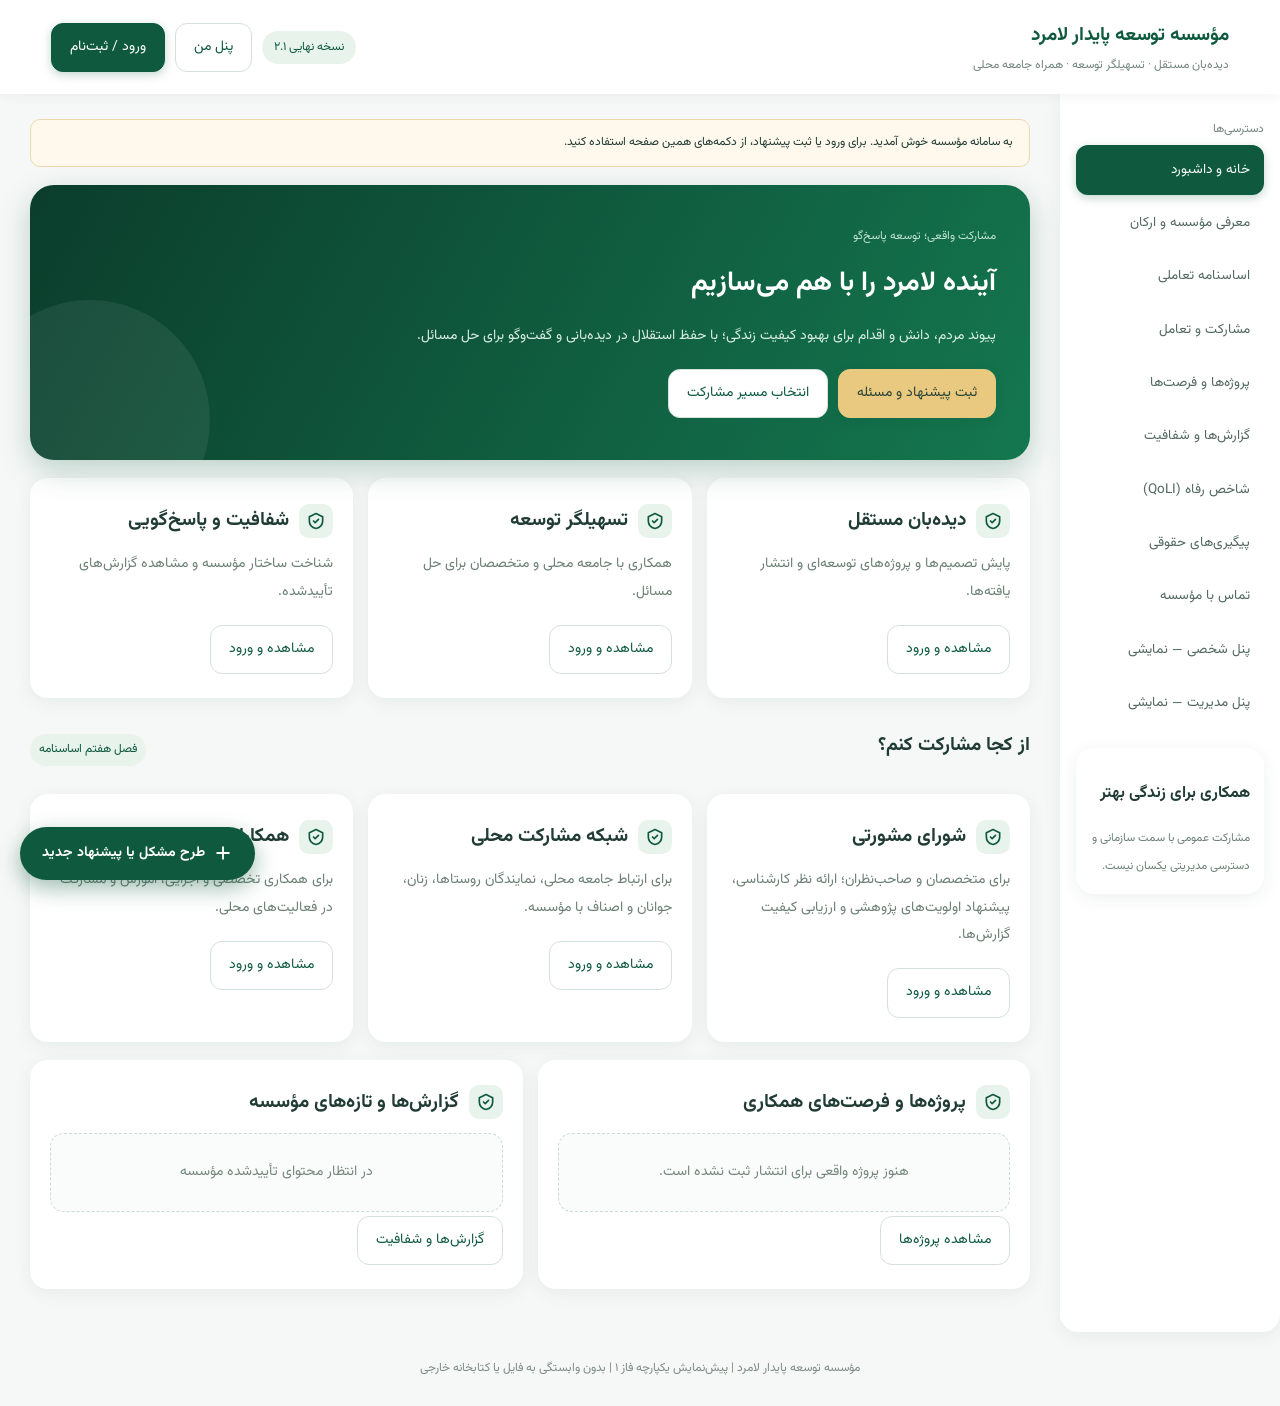
==== commit 583e9964: "Update index.html" ====
--- a/index.html
+++ b/index.html
@@ -59,7 +59,7 @@
 .entry-card h2{margin:0}
 .entry-card p{margin:0;color:#4a5d55}
 .entry-card .btn{align-self:flex-start}
-</style></head><body><input type="checkbox" id="menuToggle"><header><label for="menuToggle" class="burger" aria-label="منو"><svg viewBox="0 0 24 24" fill="none" stroke-width="2" stroke-linecap="round"><path d="M4 6h16M4 12h16M4 18h16"/></svg></label><div><div class="brand">مؤسسه توسعه پایدار لامرد</div><div class="sub">دیده‌بان مستقل · تسهیلگر توسعه · همراه جامعه محلی</div></div><div class="row"><span class="badge">نسخه نهایی ۲.۰</span><button class="btn" data-route="personal">پنل من</button><button class="btn primary" data-route="access" data-action="login">ورود / ثبت‌نام</button></div></header><div class="shell"><aside class="menu"><div class="sub">دسترسی‌ها</div><nav id="nav"></nav><div class="card" style="margin-top:20px;padding:14px"><h3>همکاری برای زندگی بهتر</h3><small class="muted">مشارکت عمومی با سمت سازمانی و دسترسی مدیریتی یکسان نیست.</small></div></aside><main><div class="notice">به سامانه مؤسسه خوش آمدید. برای ورود یا ثبت پیشنهاد، از دکمه‌های همین صفحه استفاده کنید.</div><div id="app"></div><p id="feedback" role="status"></p></main></div><button class="fab" data-route="suggestion"><svg viewBox="0 0 24 24" fill="none" stroke="currentColor" stroke-width="2.2" stroke-linecap="round"><path d="M12 5v14M5 12h14"/></svg><span>طرح مشکل یا پیشنهاد جدید</span></button><footer>مؤسسه توسعه پایدار لامرد | پیش‌نمایش یکپارچه فاز ۱ | بدون وابستگی به فایل یا کتابخانه خارجی</footer><script>
+</style></head><body><input type="checkbox" id="menuToggle"><header><label for="menuToggle" class="burger" aria-label="منو"><svg viewBox="0 0 24 24" fill="none" stroke-width="2" stroke-linecap="round"><path d="M4 6h16M4 12h16M4 18h16"/></svg></label><div><div class="brand">مؤسسه توسعه پایدار لامرد</div><div class="sub">دیده‌بان مستقل · تسهیلگر توسعه · همراه جامعه محلی</div></div><div class="row"><span class="badge">نسخه نهایی ۲.۱</span><button class="btn" data-route="personal">پنل من</button><button class="btn primary" data-route="access" data-action="login">ورود / ثبت‌نام</button></div></header><div class="shell"><aside class="menu"><div class="sub">دسترسی‌ها</div><nav id="nav"></nav><div class="card" style="margin-top:20px;padding:14px"><h3>همکاری برای زندگی بهتر</h3><small class="muted">مشارکت عمومی با سمت سازمانی و دسترسی مدیریتی یکسان نیست.</small></div></aside><main><div class="notice">به سامانه مؤسسه خوش آمدید. برای ورود یا ثبت پیشنهاد، از دکمه‌های همین صفحه استفاده کنید.</div><div id="app"></div><p id="feedback" role="status"></p></main></div><button class="fab" data-route="suggestion"><svg viewBox="0 0 24 24" fill="none" stroke="currentColor" stroke-width="2.2" stroke-linecap="round"><path d="M12 5v14M5 12h14"/></svg><span>طرح مشکل یا پیشنهاد جدید</span></button><footer>مؤسسه توسعه پایدار لامرد | پیش‌نمایش یکپارچه فاز ۱ | بدون وابستگی به فایل یا کتابخانه خارجی</footer><script>
 const chapters=[{"title": "فصل اول: کلیات", "text": ["ماده ۱ ـ نام: نام مؤسسه «مؤسسه توسعه پایدار لامرد» است که در این اساسنامه «مؤسسه» نامیده می‌شود.", "ماده ۲ ـ ماهیت و اصول بنیادین:", "مؤسسه نهادی غیردولتی، غیرانتفاعی، مستقل و غیرحزبی است و در چارچوب قوانین و مقررات جمهوری اسلامی ایران، مجوزهای لازم و این اساسنامه فعالیت می‌کند.", "اصول راهنمای مؤسسه شامل ارزیابی یکپارچه آثار اقتصادی، اجتماعی و زیست‌محیطی، عدالت اجتماعی و فضایی و بین‌نسلی، مشارکت فراگیر، پیشگیری از آسیب، احتیاط متناسب در برابر خطرات جدی با بیان عدم قطعیت علمی، و تقویت تاب‌آوری جامعه و منابع طبیعی است.", "مؤسسه وابستگی تشکیلاتی یا حق فرمان‌پذیری از دولت، احزاب، صنایع، حامیان مالی یا نهادهای خارجی ندارد.", "دریافت حمایت مجاز، به‌خودی‌خود برای حامی حق انتصاب، رأی، وتو یا دخالت در تصمیم‌ها و یافته‌های مؤسسه ایجاد نمی‌کند.", "درآمد و دارایی مؤسسه صرفاً برای اهداف آن مصرف می‌شود و توزیع مستقیم یا غیرمستقیم سود یا دارایی میان مؤسسان، امنا، مدیران، بازرسان و همکاران ممنوع است.", "ماده ۳ ـ محدوده فعالیت: محدوده اصلی فعالیت شهرستان لامرد در استان فارس است. فعالیت مرتبط در سطح استان یا کشور، با تصویب هیئت امنا و در حدود مجوز مؤسسه و با اخذ مجوز تکمیلی در صورت لزوم امکان‌پذیر است.", "ماده ۴ ـ مرکز اصلی و نمایندگی: مرکز اصلی مؤسسه در شهر لامرد است. نشانی کامل: [پیش از امضا تکمیل شود]؛ کدپستی: [تکمیل شود]. تغییر نشانی و ایجاد یا تعطیلی نمایندگی با تصویب هیئت امنا و رعایت تشریفات اعلام، ثبت و اخذ مجوز لازم انجام می‌شود. نمایندگی‌ها شخصیت حقوقی مستقل ندارند.", "ماده ۵ ـ مدت و آغاز فعالیت: مدت فعالیت از تاریخ ثبت نامحدود است. آغاز فعالیت‌های مشمول مجوز منوط به اخذ مجوز مربوط است.", "ماده ۶ ـ دارایی اولیه و سال مالی: دارایی اولیه مؤسسه ۲۰۰,۰۰۰,۰۰۰ ریال است که تأمین و تحویل آن توسط مؤسسان باید در صورت‌جلسه و اسناد مالی تأسیس مستند شود. سال مالی از اول فروردین تا پایان اسفند است؛ سال مالی نخست از تاریخ ثبت تا پایان اسفند همان سال خواهد بود."]}, {"title": "فصل دوم: مأموریت، اهداف و موضوع فعالیت", "text": ["ماده ۷ ـ ضرورت تأسیس: مؤسسه برای تقویت مشارکت آگاهانه مردم و توجه هم‌زمان به ابعاد اقتصادی، اجتماعی، فرهنگی و زیست‌محیطی توسعه لامرد و کمک به کاهش پیامدهای نامطلوب تصمیم‌های توسعه نامتوازن تشکیل می‌شود.", "ماده ۸ ـ مأموریت: مأموریت مؤسسه ایجاد بستری مردمی و مستقل برای پژوهش، پایش، آموزش، گفت‌وگو و ارائه راهکارهای مستند در زمینه توسعه پایدار و رفاه جامعه محلی و انتقال یافته‌ها به مردم و تصمیم‌گیرندگان است.", "ماده ۹ ـ چشم‌انداز و اهداف: چشم‌انداز مؤسسه تبدیل‌شدن به نهادی معتبر و اثرگذار در ارتقای کیفیت تصمیم‌های توسعه‌ای لامرد است. اهداف عبارت‌اند از ارتقای رفاه و کیفیت زندگی، حفاظت از محیط زیست و سلامت عمومی، تقویت عدالت و مشارکت اجتماعی، حفظ سرمایه فرهنگی و اجتماعی و افزایش شفافیت و پاسخ‌گویی در موضوعات توسعه. این اهداف برای مؤسسه اختیار حاکمیتی، نظارتی الزام‌آور یا حق وتوی تصمیم‌های عمومی ایجاد نمی‌کند.", "ماده ۱۰ ـ موضوع و ابزارهای فعالیت:", "تهیه و انتشار گزارش‌های مستقل درباره آثار اقتصادی، اجتماعی، فرهنگی، بهداشتی و زیست‌محیطی طرح‌ها و تصمیم‌های توسعه‌ای.", "انجام پژوهش کاربردی و پایش رفاه و کیفیت زندگی با روش‌های معتبر و مستند.", "برگزاری نشست، کارگاه، دوره آموزشی و برنامه توانمندسازی جامعه محلی.", "گفت‌وگوی ساختاریافته(RSD) با مدیران، صنایع، شوراها، دانشگاه‌ها و جامعه محلی و ارائه پیشنهادهای سیاستی و اجرایی.", "تولید و انتشار محتوای علمی و آموزشی و ارائه خدمات پژوهشی و مشاوره‌ای مرتبط با مأموریت، با رعایت استقلال.", "پیگیری مطالبات و اقدامات حقوقی در حدود صلاحیت قانونی، مطابق فصل یازدهم این اساسنامه.", "ایجاد نظام پایش توسعه پایدار شهرستان مطابق فصل سوم این اساسنامه.", "دیده‌بانی مدنی مستقل بر روند اجرای طرح‌ها و تصمیم‌های توسعه‌ای و تعهدات اجتماعی صنایع و مراجع، از جمله درخواست اطلاعات در چارچوب قوانین، انتشار یافته‌ها و مطالبه‌ی اقدام.", "ماده ۱۱ ـ اصول همکاری: همکاری با نهادهای عمومی، دولتی، خصوصی، دانشگاهی و مدنی باید در راستای مأموریت و بدون واگذاری استقلال مؤسسه باشد. عضویت در شبکه‌های داخلی یا بین‌المللی با تصویب هیئت امنا و رعایت الزامات قانونی انجام می‌شود. هیچ قرارداد یا توافقی نمی‌تواند اختیار سانسور یافته‌ها یا منع پیگیری قانونی را به طرف مقابل بدهد.", "ماده ۱۲ ـ کیفیت علمی و حفاظت از داده: پژوهش‌ها باید مبتنی بر روش روشن، منابع قابل ارزیابی، تفکیک داده از تحلیل و بیان محدودیت‌ها باشند. حفظ محرمانگی اطلاعات شخصی، رضایت آگاهانه در موارد مقتضی، محدودیت دسترسی، نگهداری امن و انتشار داده‌های بی‌نام الزامی است. آیین‌نامه پژوهش، اخلاق و حفاظت از داده به تصویب هیئت امنا می‌رسد."]}, {"title": "فصل سوم: نظام پایش توسعه پایدار", "text": ["ماده ۱۳ ـ الزام به ایجاد نظام پایش: مؤسسه موظف است نظام پایش توسعه پایدار شهرستان را در حوزه‌های اقتصاد و معیشت، جامعه و کیفیت زندگی، محیط زیست و منابع طبیعی، حکمرانی و مشارکت، و تاب‌آوری و عدالت بین‌نسلی ایجاد کند. این نظام باید با توجه به آثار تجمعی طرح‌ها و ظرفیت محیطی منطقه بر اساس استانداردهای جهانی طراحی شود.", "ماده ۱۴ ـ چارچوب شاخص‌های جهانی: نظام پایش بر پایه دو چارچوب بین‌المللی زیر طراحی می‌شود:", "الف) اهداف توسعه پایدار سازمان ملل (SDGs): ۱۷ هدف و ۱۶۹ غایت که توسط چارچوب ۲۳۱ شاخص (مصوب کمیسیون آمار سازمان ملل) سنجیده می‌شود. مؤسسه موظف است بر اساس برنامه‌ی سالانه‌ی مصوب امنا  شاخص های کلیدی مرتبط با مسئله لامرد را از این چارچوب انتخاب و سالانه پایش کند؛ از جمله شاخص‌های آب سالم (SDG 6)، کار شایسته (SDG 8)، صنعت و نوآوری (SDG 9)، کاهش نابرابری (SDG 10)، شهرها و جوامع پایدار (SDG 11)، مصرف مسئولانه (SDG 12)، اقدام اقلیمی (SDG 13) و سلامت (SDG 3).", "ب) شاخص کیفیت زندگی UN-Habitat (QoLI): چارچوبی متشکل از ۲۸ شاخص جهانی در ۹ حوزه (خدمات پایه، فرهنگ، اقتصاد، آموزش، محیط زیست، حکمرانی، سلامت، مسکن و انسجام اجتماعی) به‌همراه یک شاخص کلی «رضایت از زندگی». مؤسسه موظف است بر اساس برنامه‌ی سالانه‌ی مصوب امنا شاخص های عینی را از این چارچوب متناسب با اولویت‌های لامرد انتخاب کند (مانند کیفیت هوا PM 2.5، دسترسی به فضای سبز، رضایت از بهداشت، نرخ بیکاری و رضایت از مدیریت محلی).", "تبصره ۱ ـ شاخص ذهنی «نردبان زندگی»: مؤسسه موظف است سالانه با استفاده از پرسش استاندارد «نردبان زندگی» (Cantril Ladder) میانگین رضایت از زندگی در شهرستان را بسنجد. در این پرسش، از پاسخ‌دهنده خواسته می‌شود زندگی خود را روی نردبانی از ۰ (بدترین) تا ۱۰ (بهترین) ارزیابی کند. این شاخص به‌عنوان شاخص پرچمدار رفاه، پایه مقایسه با سایر شهرها خواهد بود.", "ماده ۱۵ ـ الزامات اجرایی نظام پایش: هیئت مدیره مکلف است با نظر شورای مشورتی و شبکه مشارکت محلی، چارچوب دقیق شاخص‌ها، منابع داده، خط پایه (در حد داده‌های معتبر موجود)، اهداف کمی و دوره سنجش را برای تصویب به هیئت امنا ارائه کند.", "گزارش سالانه وضعیت توسعه پایدار، با بیان کمبود داده و محدودیت انتساب تغییرات، حداکثر شش ماه پس از پایان سال منتشر می‌شود.", "داده‌ها در حد امکان و با حفظ حریم خصوصی به تفکیک جغرافیا، جنسیت و گروه‌های اجتماعی بررسی می‌شوند.", "ارزیابی عملکرد خود مؤسسه جدا از ارزیابی وضعیت شهرستان و بر اساس اهداف برنامه سالانه انجام می‌شود.", "این فعالیت‌ها جایگزین ارزیابی رسمی یا صلاحیت مراجع قانونی نیستند."]}, {"title": "فصل چهارم: مؤسسان و ارکان", "text": ["ماده ۱۶ ـ مؤسسان: مؤسسان عبارت‌اند از آقایان حمیدرضا اکبرپور، محمدحسین رضاپور، غلامرضا قائدی، مهدی واعظ‌زاده و بهمن هاشمی و خانم‌ها زکیه محمدنیا و الهام محمدنیا. مشخصات هویتی و امضای آنان در صورت‌جلسه تأسیس درج می‌شود.", "ماده ۱۷ ـ وظایف مؤسسان و نخستین هیئت امنا: مؤسسان اساسنامه را تصویب، امور مجوز و ثبت را پیگیری، دارایی اولیه را تأمین و نخستین هیئت امنای هفت‌نفره را از اشخاص واجد شرایط ماده ۲۰ انتخاب می‌کنند. تصمیم مؤسسان با رأی موافق اکثریت معتبر است. نخستین جلسه امنا حداکثر ظرف سی روز پس از ثبت برگزار و اسناد، دارایی‌ها و تعهدات تأسیس با صورت‌جلسه تحویل می‌شود.", "ماده ۱۸ ـ جایگاه پس از تأسیس و ارکان: اداره مؤسسه به صورت دائمی هیئت امنایی است. ارکان مؤسسه عبارت‌اند از: هیئت امنا، هیئت مدیره و بازرس. دبیر یا مدیرعامل مسئول اجرایی مؤسسه است. پس از تحویل امور، هیئت مؤسس رکن دائمی تصمیم‌گیر (به جز در مورد انحلال، مطابق با ماده ۵۹) نیست و برای مؤسسان حق ویژه انتصاب، وتو، یا تغییر اساسنامه وجود ندارد. شورای مشورتی و شبکه همکاران، نهادهای پشتیبان و مشارکتی‌اند و رکن حاکمیتی محسوب نمی‌شوند."]}, {"title": "فصل پنجم: هیئت امنا", "text": ["ماده ۱۹ ـ جایگاه و ترکیب: هیئت امنا عالی‌ترین رکن سیاست‌گذاری و نظارت داخلی مؤسسه است. تعداد کرسی‌های آن هفت، نه، یازده، سیزده یا پانزده نفر است. تعداد نخستین کرسی‌ها هفت نفر است. افزایش کرسی‌ها با حداقل دوسوم آرای کل امنای دارای سمت و انتخاب هم‌زمان اعضای جدید معتبر است. کاهش کرسی‌ها فقط پس از خالی‌شدن کرسی و با حفظ حداقل هفت کرسی ممکن است.", "تبصره ـ اعضای ناظر: هیئت امنا می‌تواند اجازه حضور افرادی را به‌عنوان «عضو ناظر»، بدون حق رأی به جلسات خود صادر کند. این افراد می‌توانند با درخواست کتبی خود و تصویب هیئت امنا، به عضویت اصلی (با حق رأی) درآیند.", "ماده ۲۰ ـ شرایط عضویت: عضو هیئت امنا باید ملتزم به اساسنامه، دارای حسن شهرت و تخصص یا تجربه مرتبط، و دارای شناخت قابل احراز از مسائل لامرد باشد؛ ممنوعیت قانونی تصدی نداشته و فاقد محکومیت قطعی مؤثر مرتبط با فساد مالی، خیانت در امانت یا سوءاستفاده از موقعیت باشد. تصدی سمت مدیریتی یا تصمیم‌گیر دولتی در دستگاه‌های محلی مرتبط با موضوع فعالیت مؤسسه، یا سمت مدیریتی و اجرایی در صنایع فعال منطقه، با عضویت دارای حق رأی سازگار نیست. روابط شغلی، مالی و مالکیتی دیگر مطابق ماده ۵۱ افشا و ارزیابی می‌شود؛ تعارض منافع مستمر و غیرقابل مدیریت مانع عضویت است.", "ماده ۲۱ ـ انتخاب: پس از دوره تأسیس، نامزدی با پیشنهاد کتبی دو امین، پیشنهاد شورای مشورتی یا درخواست شخصی ممکن است. سوابق و اظهارنامه منافع پیش از رأی‌گیری در اختیار امنا قرار می‌گیرد. انتخاب اعضا با رأی موافق حداقل دوسوم کل امنای دارای سمت انجام می‌شود. در انتخاب‌ها تنوع تخصص، جنسیت، نسل و شناخت بخش‌ها و روستاهای شهرستان مورد توجه قرار می‌گیرد. عضویت در امنا افتخاری است و پرداخت حق حضور ممنوع؛ جبران هزینه واقعی مستند، مجاز است. فرصت نامزدی برای کرسی‌های قابل انتخاب، با اعلام شرایط و مهلت حداقل بیست روز از طریق مجاری عمومی مؤسسه اطلاع‌رسانی می‌شود.", "ماده ۲۲ ـ وظایف و اختیارات: هیئت امنا سیاست‌ها، برنامه راهبردی، برنامه و بودجه سالانه، صورت‌های مالی و گزارش عملکرد را تصویب می‌کند؛ اعضای هیئت مدیره و بازرسان را انتخاب و عزل می‌کند؛ دبیر پیشنهادی هیئت مدیره و حق‌الزحمه او را تصویب می‌کند؛ آیین‌نامه‌ها و حدود اختیار مالی و قراردادی را تصویب می‌کند؛ بر استقلال، کیفیت و عملکرد نظارت می‌کند؛ درباره نمایندگی‌ها، شبکه‌ها، تعهدات عمده، اقدامات حقوقی مهم، تغییر اساسنامه و انحلال تصمیم می‌گیرد. تصویب خرید و فروش اموال غیرمنقول، اخذ تسهیلات، وثیقه‌گذاری دارایی و تعهدات خارج از بودجه در صلاحیت غیرقابل تفویض امناست.تصویب تشکیل کمیته های تخصصی و موضوعی در صورت درخواست هیات مدیره و یا هیات امنا در صورت نیاز", "ماده ۲۳ ـ هیئت رئیسه و دبیرخانه: امنا هر سال رئیس، نایب‌رئیس و منشی را از میان خود انتخاب می‌کنند. رئیس مسئول دعوت و اداره جلسات و پیگیری نظارتی مصوبات است؛ نایب‌رئیس در غیاب یا تعارض منافع او جانشین می‌شود. دبیرخانه اجرایی زیر نظر دبیر مؤسسه خدمات اداری ارائه می‌کند، ولی محتوای صورت‌جلسات زیر مسئولیت منشی است. ریاست یا نیابت ریاست امنا با عضویت هیئت مدیره، دبیر بودن یا خزانه‌داری قابل جمع نیست. عضویت هم‌زمان سایر امنا در هیئت مدیره حداکثر برای دو نفر مجاز است؛ آنان در ارزیابی، تعیین حق‌الزحمه، عزل و تصویب عملکرد و حساب‌های مربوط به مسئولیت خود رأی نمی‌دهند.", "ماده ۲۴ ـ دعوت و برگزاری جلسات: جلسات عادی حداقل هر سه ماه یک بار تشکیل می‌شود. جلسه فوق‌العاده با درخواست رئیس، هیئت مدیره، بازرس یا یک‌سوم امنا الزامی است. رئیس باید ظرف هفت روز دعوت را ارسال و جلسه را حداکثر ظرف بیست‌ویک روز از درخواست برگزار کند. دعوت عادی همراه دستور و مستندات حداقل ده روز تقویمی و دعوت اضطراری با ذکر دلیل حداقل چهل‌وهشت ساعت پیش از جلسه ارسال می‌شود. تغییر اساسنامه، انحلال و اخراج عضو با دعوت اضطراری قابل تصمیم‌گیری نیست. جلسه حضوری، برخط یا ترکیبی با احراز هویت و امکان مشارکت هم‌زمان معتبر است؛ رأی وکالتی مجاز نیست.", "ماده ۲۵ ـ نصاب و اعتبار مصوبات: مبنای «کل امنا» تعداد اشخاص دارای عضویت معتبر در زمان رأی‌گیری است، نه کرسی‌های خالی. رسمیت جلسه نیازمند حضور بیش از نصف کل امنا و در هر حال حداقل چهار نفر است. تصمیم عادی با بیش از نصف آرای حاضران دارای حق رأی در آن موضوع معتبر است. رأی ممتنع رأی موافق محسوب نمی‌شود. انتخاب و عزل مدیران و بازرس، انتخاب و اخراج امین، تغییر تعداد کرسی‌ها، معاملات موضوع ماده ۵۱ و تصمیم‌های غیرقابل تفویض مالی ماده ۲۲ نیازمند حداقل دوسوم آرای کل امناست. تغییر اساسنامه تابع ماده ۵۷ و انحلال تابع ماده ۵۹ است. در تساوی آرا پیشنهاد رد می‌شود و رئیس رأی مضاعف ندارد. صورت‌جلسه شامل حاضران، تعارض‌ها، خلاصه تصمیم و شمار آراست و به امضای رئیس جلسه، منشی و حداقل یک امین دیگر می‌رسد. اعتراض و رأی مخالف در صورت درخواست ثبت می‌شود.", "ماده ۲۶ ـ رأی ذی‌نفع و فقدان نصاب مستقل: عضو دارای تعارض منافع درباره موضوع مربوط در بحث تصمیم‌ساز و رأی‌گیری شرکت نمی‌کند، جز برای ارائه توضیح به درخواست جلسه، و حضور او نصاب آن موضوع محسوب نمی‌شود. در موضوع دارای تعارض، رسمیت رسیدگی منوط به حضور نیمی از امنا و هر تصمیم باید دست‌کم چهار رأی موافق مستقل و فاقد تعارض داشته باشد. نصاب تصمیم عادی، بیش از نصف حاضران فاقد تعارض و نصاب ویژه، نسبت مقرر در مواد مربوط از کل امنای فاقد تعارض در همان موضوع است. اگر این حداقل فراهم نباشد، تصمیم به تعویق می‌افتد تا با رفع تعارض یا ترمیم قانونی ترکیب امنا امکان رأی مستقل فراهم شود.", "ماده ۲۷ ـ پایان عضویت و رسیدگی انضباطی: عضویت با فوت، استعفای کتبی، ممنوعیت قانونی یا احراز از دست رفتن شرایط پایان می‌یابد. سه غیبت غیرموجه متوالی پس از اخطار کتبی، نقض عمده اساسنامه، کتمان تعارض منافع مؤثر، افشای غیرمجاز اطلاعات محرمانه و سوءاستفاده از سمت می‌تواند موجب اخراج شود. نقد مستند، اختلاف علمی یا رأی مخالف تخلف نیست.دلایل باید کتبی ابلاغ و حداقل پانزده روز برای دفاع داده شود؛ تصمیم امنا باید مستدل و بدون رأی فرد موضوع رسیدگی باشد. شخص ظرف پانزده روز می‌تواند رسیدگی مجدد بخواهد؛ بازرس گزارش بی‌طرفانه ارائه می‌کند و رأی نهایی در جلسه بعدی صادر می‌شود. حق مراجعه به مراجع صالح محفوظ است.", "ماده ۲۸ ـ جانشینی و استمرار اداره: در خالی‌شدن کرسی، جانشینی ابتدا از میان علی‌البدل‌های معتبر انجام می‌شود؛ فقط در فقدان علی‌البدل واجد شرایط، انتخاب جانشین حداکثر ظرف شصت روز از خالی‌شدن الزامی است. هیئت امنا هر سال حداقل سه عضو علی‌البدل واجد شرایط را انتخاب می‌کند. در صورت تأخیر، عضو صرفاً برای امور ضروری و برگزاری انتخابات حداکثر نود روز به کار ادامه می‌دهد و حق تغییر اساسنامه یا انحلال ندارد."]}, {"title": "فصل ششم: هیئت مدیره و دبیر", "text": ["ماده ۲۹ ـ ترکیب و انتخاب هیئت مدیره: هیئت مدیره پنج یا سه عضو اصلی و دو یا یک عضو علی‌البدل به ترتیب اولویت دارد که برای دو سال توسط هیئت امنا انتخاب می‌شوند. انتخاب مجدد برای دوره‌های متوالی، مجاز است. اعضا باید دارای صلاحیت قانونی، توان اجرایی، تعهد به مأموریت و استقلال قابل قبول باشند. هیئت مدیره از میان خود رئیس، نایب‌رئیس و خزانه‌دار انتخاب می‌کند؛ این سمت‌ها قابل جمع نیستند.", "ماده ۳۰ ـ جلسات و مصوبات هیئت مدیره: جلسات حداقل ماهی یک بار، با دعوت رئیس و اطلاع حداقل سه روز قبل تشکیل می‌شود. در فوریت مستند، اطلاع بیست‌وچهارساعته کافی است. رسمیت با حداقل سه عضو و تصویب با اکثریت رأی موافق اعضای فاقد تعارض است. در فقدان سه عضو مستقل، موضوع به امنا ارجاع می‌شود. جلسات برخط و ترکیبی با احراز هویت معتبر است. صورت‌جلسه به امضای حاضران می‌رسد و مخالفت یا امتناع از امضا ثبت می‌شود.", "ماده ۳۱ ـ وظایف هیئت مدیره: انتخاب دبیر ، رئیس و اجرای مصوبات امنا، تهیه برنامه و بودجه، اداره امور مالی و اداری، نظارت بر دبیر، تهیه گزارش‌ها و صورت‌های مالی، تصویب قراردادها و استخدام در حدود بودجه، حفاظت از دارایی و داده‌ها، اجرای برنامه‌های پژوهش و مشارکت و ارائه پیشنهادهای حقوقی وظیفه هیئت مدیره است. تهیه گزارش سالانه شاخص رفاه و توسعه پایدار (موضوع فصل سوم) و ارائه به هیئت امنا از وظایف هیئت مدیره است. هیئت مدیره باید گزارش عملکرد و وضعیت مالی را هر سه ماه به امنا و بازرس ارائه کند.", "ماده ۳۲ ـ دبیر یا مدیرعامل: دبیر به پیشنهاد هیئت مدیره و تصویب امنا، از داخل یا خارج هیئت مدیره انتخاب می‌شود و دبیر خارج از هیئت مدیره در جلسات آن حق رأی ندارد. دبیر عضو هیئت مدیره نمی‌تواند هم‌زمان رئیس، نایب‌رئیس یا خزانه‌دار باشد. مدت مأموریت او از دوره هیئت مدیره بیشتر نیست. دبیر مسئول اجرای روزمره، کارکنان، دبیرخانه، اجرای قراردادها و نمایندگی اجرایی در حدود تفویض کتبی است. حق‌الزحمه، حدود اختیار و ارزیابی عملکرد او را امنا تصویب می‌کند. عزل دبیر با نصاب تصمیم عادی امنا ممکن است. هیئت مدیره در ضرورت مستند می‌تواند اختیارات اجرایی او را تا تصمیم امنا و حداکثر سی روز تعلیق و سرپرست تعیین کند و مکلف به درخواست فوری جلسه امناست.", "ماده ۳۳ ـ جانشینی و تحویل مسئولیت: با خروج عضو اصلی، علی‌البدل به ترتیب اولویت برای باقی‌مانده دوره جانشین می‌شود. در فقدان علی‌البدل، امنا ظرف سی روز جانشین انتخاب می‌کند. اگر اعضای هیئت مدیره کمتر از سه نفر شوند، امنا باید ظرف پانزده روز مدیر یا هیئت سرپرست موقت تعیین و حداکثر ظرف سی روز ترکیب را تکمیل کند. با خروج دبیر، هیئت مدیره سرپرست حداکثر سی‌روزه تعیین و نامزد جدید معرفی می‌کند. مدیران مکلف‌اند ظرف ده روز از پایان مسئولیت، اموال، اسناد، دسترسی‌ها و گزارش تعهدات را با صورت‌جلسه تحویل دهند. پایان سمت، مسئولیت اقدامات پیشین را رفع نمی‌کند."]}, {"title": "فصل هفتم: بازرسی", "text": ["ماده ۳۴ ـ انتخاب و استقلال بازرس: امنا یک بازرس اصلی و یک علی‌البدل برای یک سال انتخاب می‌کند؛ تصدی بازرس اصلی حداکثر سه دوره متوالی مجاز است. بازرس نباید عضو امنا یا هیئت مدیره، دبیر، کارمند، پیمانکار یا مشاور دارای رابطه مالی با مؤسسه باشد. همسر و بستگان نسبی یا سببی تا درجه سوم نمی‌توانند بازرس شوند.", "ماده ۳۵ ـ اختیارات و وظایف بازرس: بازرس به تمام اسناد مالی، قراردادها، صورت‌جلسات و اطلاعات دسترسی دارد. بازرس انطباق عملکرد با اساسنامه، حساب‌ها و شکایات را بررسی و گزارش مستقل سالانه و گزارش موردی به امنا ارائه می‌کند. حضور او در جلسات امنا بدون حق رأی مجاز است.", "ماده ۳۶ ـ گزارش تخلف و حسابرسی: بازرس تخلف را کتبی به امنا اعلام و مهلت اقدام (حداکثر سی روز) تعیین می‌کند. در فقدان اقدام مؤثر، حق دعوت جلسه فوق‌العاده و گزارش به مرجع صالح را دارد. در خطر فوری، اقدام فوری قانونی مجاز است."]}, {"title": "فصل هشتم: مشورت و مشارکت", "text": ["ماده ۳۷ ـ شورای مشورتی: شورای مشورتی از پنج تا پانزده متخصص و صاحب‌نظر به پیشنهاد هیئت مدیره و تصویب امنا برای دو سال تشکیل می‌شود. اعضا از میان خود هماهنگ‌کننده انتخاب می‌کنند. شورا حق رأی در ارکان ندارد و وظیفه آن مشاوره علمی، پیشنهاد اولویت‌ها، ارزیابی کیفیت و کمک به گفت‌وگوی تخصصی است. عضویت اشخاص مرتبط با دولت یا صنعت مستلزم افشای رابطه و عدم مشارکت در بررسی موضوع دارای تعارض است. دعوت مشاور، حق مداخله حامی یا کارفرمای او ایجاد نمی‌کند. شورا حداقل سالی یک گزارش اولویت‌های پژوهشی و ارزیابی کیفیت فعالیت‌ها ارائه می‌کند. پیش‌نویس برنامه راهبردی و برنامه سالانه حداقل بیست روز پیش از تصویب برای نظرخواهی به شورا ارسال و نظر شورا همراه پاسخ هیئت مدیره به امنا ارائه می‌شود؛ عدم پاسخ در مهلت اعلام‌شده مانع تصویب نیست.", "ماده ۳۸ ـ همکاران و داوطلبان: پذیرش همکار و داوطلب طبق آیین‌نامه مصوب امنا انجام می‌شود. حقوق، تکالیف، آموزش، ایمنی، محرمانگی، نحوه پایان همکاری و رسیدگی به اعتراض در آن تعیین می‌شود. همکاری یا پرداخت حق همکاری، حق مالکیت، رأی در ارکان یا عضویت خودکار در امنا ایجاد نمی‌کند. رابطه استخدامی یا خدمات حرفه‌ای باید حسب ماهیت واقعی و قوانین مربوط تنظیم شود.", "ماده ۳۹ ـ شبکه مشارکت محلی: مؤسسه مکلف است حداکثر ظرف شش ماه از نخستین جلسه امنا شبکه مشارکت محلی تشکیل دهد. آیین‌نامه آن باید با فراخوان عمومی، شرایط مشارکت، روش شفاف انتخاب نمایندگان توسط مشارکت‌کنندگان، دوره دوساله نمایندگی، امکان اعتراض به فرایند انتخاب و تدابیر حضور بخش‌ها و روستاها، زنان، جوانان، گروه‌های شغلی و کم‌برخوردار را مشخص کند؛ نمایندگی در شبکه به معنای نمایندگی قانونی همه مردم شهرستان نیست. شبکه حق پیشنهاد اولویت، معرفی نامزد امنا و دریافت پاسخ مستدل به پیشنهادهای رسمی ظرف شصت روز دارد، اما اختیار تصمیم الزام‌آور یا انتصاب ندارد. دبیر مسئول ثبت، ارجاع و پیگیری پیشنهادها و درخواست‌های رسمی شبکه است. پیشنهادهای مربوط به برنامه راهبردی، برنامه سالانه و ارزیابی عملکرد باید پیش از تصویب در اختیار امنا قرار گیرد؛ پاسخ مستدل با مسئولیت هیئت مدیره و در امور اختصاصی امنا با تصویب امنا ارائه می‌شود. گزارش سالانه باید پیشنهادهای دریافت‌شده، نتیجه بررسی و میزان اجرای پیشنهادهای پذیرفته‌شده را منعکس کند. آیین‌نامه مشارکت محلی در مهلت ماده ۴۹تصویب می‌شود.", "ماده ۴۰ ـ سیاست انتشار مستقل: هیئت امنا سیاست کلی انتشار را تصویب می‌کند و تصویب موردی محتوای هر گزارش وظیفه آن نیست. گزارش پس از ارزیابی فنی توسط دست‌کم دو ارزیاب واجد صلاحیت و فاقد تعارض مؤثر و بررسی حقوقی متناسب با ریسک، توسط دبیر منتشر می‌شود. کمیته پژوهش با حداقل سه عضو متخصص به تصویب امنا تشکیل و مسئول تنظیم فرآیند ارزیابی است؛ در صورت فقدان تخصص، از ارزیاب بیرونی استفاده می‌شود. نویسنده تنها ارزیاب گزارش خود نیست. نظر حامی مالی شرط انتشار نیست. تعویق صرفاً برای نقص مستند روش یا داده، حمایت از اطلاعات محرمانه یا خطر حقوقی مشخص و مستند مجاز است؛ دلیل و مهلت رفع، حداکثر سی روز، ثبت می‌شود. اختلاف درباره توقف انتشار حداکثر ظرف سه روز کاری از ثبت اعتراض به کمیته پژوهش و بازرس اعلام می‌شود؛ هر یک ظرف پنج روز یک متخصص مستقل معرفی می‌کنند و دو نفر ظرف پنج روز عضو سوم فاقد تعارض را برمی‌گزینند. در عدم توافق یا عدم معرفی به‌موقع، امنا با رعایت ماده ۲۶ ظرف پنج روز عضو یا اعضای تکمیل‌کننده فاقد تعارض را از میان متخصصان بیرونی تعیین می‌کند؛ در فقدان نصاب مستقل، حکم ماده  ۲۶ اجرا می‌شود. هیئت ظرف ده روز از تکمیل ترکیب، پس از شنیدن دلایل طرف‌ها و با اکثریت حداقل دو رأی، نظر مکتوب و مستدل خود را صرفاً بر پایه روش و داده، محرمانگی قانونی و خطر حقوقی مشخص صادر می‌کند و حسب مورد انتشار، اصلاح معین یا استمرار منع قانونی را تعیین می‌کند. این نظر در فرایند داخلی و در حدود قانون و سیاست انتشار لازم‌الاتباع است و حق مراجعه به مرجع صالح را سلب نمی‌کند. مهلت عمومی سی‌روزه تعویق با این رسیدگی خودبه‌خود تمدید نمی‌شود؛ تأخیر در تشکیل یا تصمیم هیئت دلیل مستقل توقف نیست، مگر وجود منع قانونی یا مانع مستند و رفع‌نشده موضوع این ماده که باید ثبت و به بازرس گزارش شود. منع قانونی انتشار تا رفع مانع رعایت می‌شود. توقف یا اصلاح اساسی گزارش در گزارش سالانه با رعایت محرمانگی توضیح داده می‌شود."]}, {"title": "فصل نهم: امور مالی", "text": ["ماده ۴۱ ـ منابع مجاز: منابع عبارت‌اند از کمک و هدیه اشخاص حقیقی و حقوقی داخلی غیردولتی، درآمد خدمات پژوهشی و آموزشی و مشاوره‌ای مرتبط، فروش محصولات علمی، حق همکاری مقرر در آیین‌نامه و منافع اموال اختصاص‌یافته قانونی از طریق وقف یا حبس با رعایت شرایط آنها. دریافت کمک بین‌المللی غیردولتی فقط با تصویب دوسوم کل امنا و رعایت تشریفات و مجوزهای قانونی لازم ممکن است. هیچ منبعی نباید برخلاف ماهیت غیرانتفاعی و استقلال مؤسسه باشد. پذیرش کمک دارای شرط مغایر مأموریت، پنهان‌کردن حامی، تغییر یافته‌ها یا منع اقدام قانونی ممنوع است. حق همکاری صرفاً مشارکت مالی اختیاری همکاران برای هزینه‌های فعالیت است، حق عضویت در رکن عمومی یا شرط دریافت پیشنهاد و شکایت نیست و حق رأی یا امتیاز مدیریتی ایجاد نمی‌کند. هیئت مدیره برنامه تنوع‌بخشی منابع و ارزیابی خطر وابستگی مالی را همراه بودجه سالانه ارائه می‌کند.", "ماده ۴۲ ـ سقف تمرکز و شفافیت حمایت: مجموع حمایت هر حامی نباید از ۲۰ درصد منابع سالانه مؤسسه بیشتر شود (دارایی اولیه مستثناست). تبصره: در دو سال اول تأسیس، پذیرش حمایت بیش از ۲۰ درصد با تصویب سه‌چهارم هیئت امنا و تضمین کتبی عدم دخالت حامی مجاز است. نام حامیان نهادی در گزارش عمومی سالانه افشا می‌شود. پیش از پذیرش، سقف بر مبنای منابع مصوب واقع‌بینانه سنجیده و هر سه ماه بر مبنای منابع تحقق‌یافته و پیش‌بینی مستند بازبینی می‌شود. مازاد ناشی از عدم تحقق منابع باید تا پایان سال با استرداد، عدم دریافت اقساط یا جایگزینی واقعی منابع رفع شود؛ تا رفع، دریافت جدید از همان مجموعه ممنوع و موضوع به بازرس گزارش می‌شود. مبالغ قرارداد خدمات با حامی یا وابستگان او نیز در محاسبه تمرکز منظور می‌شود، هرچند درآمد خدمت است. حمایت صنعتی نیازمند دوسوم آرای کل امنا و قرارداد شفاف عدم مداخله است. نام حامیان نهادی، مبلغ و نوع حمایت و سهم آنها در منابع، در گزارش عمومی سالانه افشا می‌شود؛ اطلاعات اشخاص حقیقی با رعایت قانون و حریم خصوصی منتشر می‌شود، ولی هویت آنها نزد مؤسسه و بازرس باید معلوم باشد.", "ماده ۴۳ ـ حمایت و پایش هم‌زمان: از تاریخ تصویب شروع پایش یک نهاد تا انتشار نهایی گزارش و شش ماه پس از آن، پذیرش حمایت یا قرارداد جدید از آن نهاد و وابستگانش منوط به تصویب امنا است. دریافت حمایت قبلی نباید سبب جلوگیری یا تأخیر در شروع پایش ضروری شود. در ضرورت پایش حامی قبلی، رابطه افشا، دریافت‌های آتی متوقف و تیم مستقل تعیین می‌شود؛ درباره مبالغ مصرف‌نشده و قراردادهای جاری، با نظر بازرس و بررسی حقوقی برای خاتمه، استرداد یا اجرای بدون مداخله تصمیم گرفته می‌شود. انجام پژوهش سفارشی برای کارفرما فقط با افشای سفارش و تأمین مالی و تفکیک روشن از عنوان «پایش مستقل» مجاز است و مشمول ممنوعیت هم‌زمانی این ماده خواهد بود. مقصود از وابستگان نهاد مورد پایش در این ماده، اشخاص حقوقی کنترل‌کننده، تحت کنترل یا تحت کنترل مشترک آن نهاد است. صرف فعالیت در یک صنعت یا محدوده جغرافیایی، وابستگی محسوب نمی‌شود. تصویب آغاز پایش، دامنه نهادهای موضوع آن و پایان گزارش باید مستند و به بازرس اعلام شود؛ تفکیک تیم یا نام‌گذاری قرارداد به‌عنوان فعالیت غیرمرتبط، مجوز عدول از ممنوعیت این ماده نیست.", "ماده ۴۴ ـ بودجه و حساب‌ها: بودجه سال بعد پیش از آغاز آن تصویب می‌شود. تا تصویب بودجه، هزینه‌های جاری ضروری تا سه ماه مجاز است. تمام وجوه در حساب بانکی به نام مؤسسه است و استفاده از حساب شخصی ممنوع است.", "ماده ۴۵ ـ امضاهای مجاز: اسناد پرداخت و برداشت بانکی با دو امضای مشترک دبیر و خزانه‌دار و مهر مؤسسه معتبر است؛ بالاتر از سقف مصوب سالانه امنا، امضای رئیس هیئت مدیره نیز لازم است. تا تعیین سقف، تمام پرداخت‌ها به سه امضا نیاز دارد. در غیاب یا تعارض منافع دبیر یا خزانه‌دار، رئیس هیئت مدیره و در غیاب یا تعارض رئیس، نایب‌رئیس فقط به‌عنوان جانشین مصوب هیئت مدیره امضا می‌کند؛ هر سند باید حداقل دو امضای اشخاص متفاوت و در پرداخت‌های بالاتر از سقف سه امضای متفاوت داشته باشد. اگر جانشینی با این تعداد ممکن نباشد، امنا امضاکننده موقت فاقد تعارض از میان اعضای هیئت مدیره تعیین می‌کند. قراردادها و اسناد تعهدآور با امضای مشترک دبیر و رئیس هیئت مدیره و مهر، در حدود مصوبات معتبر است؛ جانشینی طبق حکم فوق اعمال می‌شود. مکاتبات اداری غیرتعهدآور با امضای دبیر یا نماینده کتبی او معتبر است. صاحبان امضا و تغییرات آنها حسب مقررات به بانک و مراجع مربوط معرفی می‌شوند. امضای سند جایگزین تصویب معامله یا هزینه نیست.", "ماده ۴۶ ـ معاملات و پرداخت به اشخاص وابسته: آیین‌نامه مالی باید حدود معاملات، اخذ پیشنهاد قیمت رقابتی متناسب، خرید اضطراری، ثبت اموال، سفر، تنخواه، کنترل پرداخت الکترونیکی و منع تجزیه معامله برای دورزدن سقف را تعیین کند. قرارداد با اعضای ارکان یا وابستگان آنان فقط برای خدمت واقعی، با اثبات نیاز، مقایسه قیمت متعارف، افشای کامل، نظر بازرس و تصویب مستقل امنا طبق مواد ۲۵و ۵۱ مجاز است. وام یا تسهیلات شخصی از دارایی مؤسسه به اعضای ارکان و وابستگان آنان ممنوع است. حق‌الزحمه کارکنان و خدمات تخصصی باید مستند، متعارف و در بودجه باشد.", "ماده ۴۷ ـ گزارش مالی و تصویب حساب‌ها: هیئت مدیره حداکثر تا سه ماه پس از پایان سال مالی، صورت‌های مالی، گزارش عملکرد بودجه، فهرست تعهدات و معاملات وابسته را به بازرس ارائه می‌کند. بازرس حداکثر ظرف یک ماه گزارش می‌دهد و امنا حداکثر تا پنج ماه پس از پایان سال به حساب‌ها رسیدگی می‌کند. تصویب حساب‌ها بدون گزارش بازرس مجاز نیست و موجب رفع مسئولیت تخلف یا اطلاعات کتمان‌شده نمی‌شود. گزارش عمومی عملکرد و خلاصه صورت‌های مالی همراه جمع‌بندی نظر بازرس، حداکثر تا شش ماه پس از پایان سال منتشر می‌شود. اطلاعات شخصی و محرمانه قانونی حذف می‌شود، نه اطلاعات لازم برای پاسخ‌گویی مالی.", "ماده ۴۸ ـ اسناد و مسئولیت مالی: اسناد مالی و سوابق در بایگانی رسمی مؤسسه با پشتیبان امن نگهداری می‌شود. دسترسی بازرس و مراجع صالح نباید محدود شود."]}, {"title": "فصل دهم: سلامت سازمانی و تعارض منافع", "text": ["ماده ۴۹ ـ آیین‌نامه‌ها و حدود تفویض: امنا حداکثر ظرف نود روز از نخستین جلسه، آیین‌نامه‌های اداره جلسات، مالی، منابع انسانی، پژوهش، تعارض منافع ، گفتگوی ساختارمند(RSD) و رسیدگی به شکایت را تصویب می‌کند. تفویض اختیار باید مکتوب، موضوعی، محدود به مدت و سقف معین و قابل لغو باشد.", "ماده ۵۰ ـ پاسخ‌گویی و حل اختلاف: نسخه جاری اساسنامه، ترکیب ارکان، گزارش‌های عمومی و راه ارتباط شکایت در دسترس عموم قرار می‌گیرد. اختلاف ابتدا با مذاکره مستند ظرف پانزده روز و سپس، با توافق طرفین، میانجی بی‌طرف ظرف سی روز پیگیری می‌شود. میانجی اختیار صدور رأی الزام‌آور ندارد، مگر در چارچوب توافق معتبر و قانون. مراجعه به مرجع صالح و درخواست اقدام فوری قانونی در تمام مراحل محفوظ است. مؤسسان فقط با رضایت طرفین و نبود تعارض می‌توانند میانجی شوند.", "ماده ۵۱ ـ تعارض منافع: همه اعضای ارکان، دبیر و مسئولان پروژه هنگام پذیرش سمت، سالانه و با هر تغییر مؤثر باید منافع مالی و شغلی، مالکیت، مشاوره، پیمانکاری و روابط خانوادگی مؤثر را افشا کنند. وابستگان در این اساسنامه شامل همسر، بستگان نسبی و سببی تا درجه سوم و اشخاص حقوقی تحت کنترل یا دارای منفعت مؤثر مشترک‌اند. دریافت هدیه یا امتیاز شخصی مؤثر بر بی‌طرفی ممنوع است. فرد ذی‌نفع از دسترسی غیرضروری، ارزیابی پیشنهاد، مذاکره تصمیم‌ساز و رأی مربوط کنار می‌رود و موضوع در صورت‌جلسه ثبت می‌شود. بازرس بر اجرای سیاست نظارت دارد. در اختلاف درباره تعارض یک امین، دیگر امنا با نصاب تصمیم عادی و رعایت حداقل چهار رأی مستقل، پس از نظر بازرس تصمیم می‌گیرند. کتمان مؤثر می‌تواند موجب عزل، اخراج و پیگیری قانونی شود. تعارض واقعی، تزاحم موجود منفعت شخصی یا وابسته با وظیفه مؤسسه؛ تعارض بالقوه، احتمال معقول ایجاد چنین تزاحمی؛ و تعارض ظاهری، وضعیتی است که نزد ناظر متعارف شائبه مستند خدشه به بی‌طرفی ایجاد کند. صرف اختلاف نظر، نقد یا ادعای بدون دلیل موجب سلب رأی نیست. نوع، اهمیت، دلایل و امکان مدیریت تعارض باید مستند شود و شخص حق ارائه توضیح دارد. موارد بالقوه یا ظاهری ابتدا از حیث خطر مؤثر برای تصمیم ارزیابی می‌شوند؛ محدودیت دسترسی یا رأی باید متناسب و مستدل باشد. در اختلاف، بازرس می‌تواند نظر مشاور مستقل فاقد تعارض را اخذ کند؛ اگر خود بازرس ذی‌نفع باشد، بازرس علی‌البدل فاقد تعارض این وظیفه را انجام می‌دهد. فقدان نصاب مستقل تابع ماده ۲۶ است و نظر مشاور به‌تنهایی جانشین رأی رکن صالح نیست."]}, {"title": "فصل یازدهم: پیگیری حقوقی", "text": ["ماده ۵۲ ـ کلیات پیگیری حقوقی: مؤسسه در حدود سمت، نفع و اختیارات قانونی خود و با دلایل قابل اتکا می‌تواند گزارش تخلف، درخواست اقدام اداری، شکایت یا دعوا مطرح کند یا از حقوق خود و جامعه دفاع نماید. اقدامات قضایی مهم با پیشنهاد هیئت مدیره، نظر حقوقی و تصویب هیئت امنا انجام می‌شود.", "ماده ۵۳ ـ پیگیری کیفری (اعلام جرم): مؤسسه به‌عنوان سازمان مردم‌نهادی که اساسنامه آن در زمینه حفاظت از محیط زیست، منابع طبیعی، بهداشت عمومی و حقوق شهروندی و میراث فرهنگی فعالیت می‌کند، می‌تواند نسبت به جرایم ارتکابی در این حوزه‌ها اعلام جرم کند و در تمام مراحل دادرسی برای اقامه دلیل شرکت نماید. این اقدام مشروط به کسب مجوز از مراجع ذی‌صلاح قانونی (موضوع ماده ۶۶ قانون آیین دادرسی کیفری) است.", "ماده ۵۴ ـ پیگیری اداری (دیوان عدالت): مؤسسه می‌تواند در موضوعات تخصصی مرتبط با فعالیت خود، نسبت به غیرقانونی بودن تصمیمات و اقدامات یا خودداری از انجام وظیفه مقامات و مراجع اداری که متضمن تضییع حقوق عمومی است، در دیوان عدالت اداری طرح شکایت کند (موضوع تبصره ۲ ماده ۱۷ قانون دیوان عدالت اداری).", "ماده ۵۵ ـ پیگیری مدنی: مؤسسه می‌تواند در صورت ورود خسارت مستقیم به خود یا در چارچوب قوانین موضوعه، برای جبران خسارت وارده به منافع عمومی در مراجع صالح حقوقی دادخواهی کند.", "ماده ۵۶ ـ رویه تصمیم‌گیری و محدودیت‌ها:", "پیشنهاد هرگونه اقدام حقوقی توسط هیئت مدیره، بازرس، شورای مشورتی یا حداقل سه عضو هیئت امنا ارائه می‌شود. هیئت مدیره موظف است نظر حقوقی مکتوب درباره امکان‌سنجی قانونی و ریسک‌های اقدام را تهیه و به هیئت امنا ارائه دهد.", "در موارد فوری که خطر تضییع حق یا فوت زمان وجود دارد، هیئت مدیره می‌تواند اقدام حفاظتی ضروری انجام دهد و ظرف سه روز کاری به رئیس هیئت امنا و بازرس گزارش و حداکثر ظرف پانزده روز تأیید هیئت امنا را درخواست کند.", "این فصل برای مؤسسه حق طرح دعاوی خارج از صلاحیت قانونی ایجاد نمی‌کند. در مواردی که جرم دارای بزه‌دیده خاص باشد، رعایت رضایت بزه‌دیده یا ولی/قیم قانونی الزامی است.", "چنانچه سه بار متوالی اعلام جرم مؤسسه در محاکم صالحه به‌طور قطعی رد شود، مؤسسه برای یک سال از استفاده از حق اعلام جرم موضوع ماده ۵۳ محروم خواهد بود."]}, {"title": "فصل دوازدهم: تغییر اساسنامه، انحلال و تصفیه", "text": ["ماده ۵۷ ـ اصلاح اساسنامه: پیشنهاد اصلاح با درخواست هیئت مدیره یا دست‌کم یک‌سوم امنا مطرح و متن کامل حداقل پانزده روز پیش از جلسه ارسال می‌شود. تصویب اصلاح عادی نیازمند دوسوم کل امنا و تغییر مأموریت بنیادین نیازمند سه‌چهارم کل امناست. تغییرات پس از طی تأییدها و ثبت نزد مراجع صالح قابل اجراست.", "ماده ۵۸ ـ موارد مسکوت: موارد پیش‌بینی‌نشده در این اساسنامه تابع قوانین و مقررات لازم‌الاجرا و الزامات قانونی مرجع صالح است.", "ماده ۵۹ ـ انحلال: انحلال اختیاری فقط با پیشنهاد هیئت مؤسس و پس از ارائه گزارش توجیهی، در جلسه فوق‌العاده با دستور صریح ابلاغ‌شده حداقل پانزده روز قبل و رأی موافق دو سوم اعضای هیئت امنا تصویب می‌شود. هیئت امنا یا هیئت مدیره به‌تنهایی حق درخواست انحلال را ندارند. انحلال به حکم مرجع صالح تابع قانون است. امنا سه شخص واجد صلاحیت را به‌عنوان هیئت تصفیه تعیین می‌کند.", "ماده ۶۰ ـ تصفیه و دارایی باقی‌مانده: هیئت تصفیه یک مدیر از میان خود انتخاب، دارایی‌ها و بدهی‌ها را صورت‌برداری، مطالبات را وصول و تعهدات قانونی را تسویه می‌کند و گزارش نهایی را به امنا و مراجع صالح ارائه می‌دهد. با رعایت حقوق طلبکاران و شرایط قانونی اموال مقید، دارایی باقیمانده به یک یا چند نهاد غیردولتی غیرانتفاعی دارای مجوز و موضوع مشابه، با تصویب امنا و نظارت یا تأیید مرجع صالح در موارد لازم منتقل می‌شود. انتقال مستقیم یا غیرمستقیم به مؤسسان، اعضای ارکان، کارکنان و وابستگان آنان ممنوع است. در نبود مصوبه معتبر امنا یا نهاد واجد شرایط، تعیین تکلیف از مرجع صالح درخواست می‌شود. اسناد تصفیه و سوابق مؤسسه به امین اسناد تعیین‌شده در فرآیند تصفیه تحویل می‌شود. هیئت تصفیه باید پیش از پیشنهاد انتقال، مجوز، موضوع فعالیت، استقلال از اشخاص ممنوع‌الانتفاع و توان استفاده از دارایی در اهداف مشابه را بررسی و انتخاب گیرنده و ارزش دارایی را مستند کند؛ گزارش انتقال با رعایت محرمانگی قانونی منتشر می‌شود. در نبود امکان تصمیم معتبر امنا، هیئت تصفیه مکلف است تعیین تکلیف را از مرجع صالح درخواست کند و تا آن زمان فقط نگهداری و اداره ضروری دارایی مجاز است.", "ماده ۶۱ ـ این اساسنامه در دوازده فصل و شصت و یک ماده، در تاریخ [روز/ماه/سال] به تصویب هیئت مؤسس رسید."]}],summaries=["هویت مستقل، غیرانتفاعی و غیرحزبی مؤسسه، اصول بنیادین، محدوده فعالیت لامرد، مرکز، مدت، دارایی اولیه و سال مالی.", "ضرورت تأسیس، مأموریت، چشم‌انداز و اهداف، ابزارهای فعالیت، اصول همکاری و کیفیت علمی.", "الزام به ایجاد نظام پایش توسعه پایدار با شاخص‌های جهانی و محلی و الزامات اجرایی آن.", "مؤسسان، وظایف آنان و نخستین اقدامات، و جایگاه‌شان پس از تأسیس.", "ترکیب، شرایط، انتخاب، وظایف، جلسات، نصاب، رأی ذی‌نفع، پایان عضویت و جانشینی در هیئت امنا.", "ترکیب و انتخاب هیئت مدیره، جلسات و مصوبات، وظایف و اختیارات دبیر یا مدیرعامل و تحویل مسئولیت.", "انتخاب و استقلال بازرس، اختیارات و وظایف، و گزارش تخلف و حسابرسی.", "شورای مشورتی، همکاران و داوطلبان، شبکه مشارکت محلی (پاسخ مستدل ظرف ۶۰ روز) و سیاست انتشار مستقل.", "منابع مجاز، سقف تمرکز حمایت و شفافیت حامیان، بودجه و حساب‌ها، امضاها، معاملات، گزارش مالی و مسئولیت اسناد.", "آیین‌نامه‌ها، پاسخ‌گویی و حل اختلاف و قواعد تعارض منافع.", "قواعد پیگیری حقوقی کیفری، اداری و مدنی و رویه تصمیم‌گیری و محدودیت‌های آن.", "اصلاح اساسنامه، موارد مسکوت، انحلال، تصفیه و دارایی باقی‌مانده و تصویب سند."];
 const routes={home:'خانه و داشبورد',about:'معرفی مؤسسه و ارکان',charter:'اساسنامه تعاملی',participation:'مشارکت و تعامل',projects:'پروژه‌ها و فرصت‌ها',reports:'گزارش‌ها و شفافیت',qoli:'شاخص رفاه (QoLI)',legal:'پیگیری‌های حقوقی',contact:'تماس با مؤسسه',personal:'پنل شخصی — نمایشی',admin:'پنل مدیریت — نمایشی'};
 const $=s=>document.getElementById(s),esc=s=>String(s??'').replace(/[&<>"']/g,c=>({'&':'&amp;','<':'&lt;','>':'&gt;','"':'&quot;',"'":'&#39;'}[c]));let mode='full',ci=0,selectedArticle='';
@@ -76,7 +76,7 @@
 else if(r==='projects')h='<h1>پروژه‌ها و فرصت‌های همکاری</h1><div class="card"><h2>پروژه‌های مؤسسه</h2>'+empty('هنوز پروژه تأییدشده‌ای ثبت نشده است. هیچ پروژه فرضی به‌عنوان فعالیت واقعی نمایش داده نمی‌شود.')+'</div><div class="grid">'+card('ساختار صفحه پروژه','هدف، محدوده، مسئول، زمان‌بندی، نیازهای همکاری و گزارش نتیجه.')+card('فرصت‌های داوطلبانه','فرصت‌ها پس از تعریف پروژه و تأیید مؤسسه در این بخش منتشر می‌شوند.','volunteer')+'</div>';
 else if(r==='reports')h='<h1>گزارش‌ها و شفافیت</h1><div class="grid">'+card('گزارش فعالیت','در انتظار گزارش تأییدشده مؤسسه.')+card('گزارش مالی سالانه','در انتظار گزارش قابل انتشار.')+card('شاخص رفاه لامرد','محل انتشار گزارش سالانه با روش و منبع داده مشخص.')+'</div><div class="card"><h2>استقلال و پاسخ‌گویی</h2><p>گردش تأیید و انتشار هر گزارش در مراحل بعد، متناسب با اساسنامه پیاده‌سازی می‌شود. هنوز هیچ گزارش یا آمار واقعی بارگذاری نشده است.</p></div>';
 else if(r==='contact')h='<h1>تماس با مؤسسه</h1><div class="card"><p>نشانی، تلفن، ایمیل و راه‌های ارتباطی رسمی پس از تأیید شما اضافه می‌شوند.</p><p class="muted">در این نسخه راه تماس فرضی یا فرم ارسال غیرواقعی درج نشده است.</p></div>';
-else if(r==='personal')h=`<h1>پنل شخصی <span class="badge">نمایشی</span></h1><div class="grid">${card('درخواست‌های باز','<span class="metric">—</span><br>پس از ورود و اتصال به سامانه داده')}${card('پاسخ‌های جدید','<span class="metric">—</span><br>هیچ حساب واقعی متصل نیست')}${card('همکاری‌های من','<span class="metric">—</span><br>نمایش سوابق در مراحل بعد')}</div><div class="panel"><div class="panelnav"><h3>فضای من</h3>${button('درخواست جدید','suggestion')}${button('فرصت‌های همکاری','projects')}${button('مسیرهای مشارکت','participation')}</div><div class="card"><h2>درخواست‌ها و پاسخ‌های مؤسسه</h2>${empty('پس از راه‌اندازی ورود امن، درخواست‌ها و گفت‌وگوهای شما اینجا نمایش داده می‌شوند.')}<h3>مسیر پیگیری</h3><p>دریافت ← بررسی ← تکمیل اطلاعات ← پاسخ ← نتیجه</p></div></div>`;
+else if(r==='personal')h=`<h1>پنل شخصی</h1><div class="card"><h2>کارتابل شخصی</h2><p>درخواست‌ها، پاسخ‌ها و همکاری‌های خود را از اینجا پیگیری کنید.</p><button class="btn primary" id="open-p3-personal">مشاهده درخواست‌ها و پاسخ‌های من</button></div>`;
 else if(r==='admin')h=`<h1>داشبورد مدیریت</h1><div class="card"><h2>ابزارهای مدیریتی واقعی</h2><p>برای مدیریت درخواست‌ها و دسترسی‌ها، پنجره امن مدیریت (فاز ۲) را باز کنید. دسترسی فقط برای حساب‌های دارای مجوز فعال است.</p><button class="btn primary" id="open-p2-admin" style="font-size:18px;padding:14px 22px">ورود به ابزارهای مدیریت</button></div><div class="grid">${card('درخواست‌های جدید','<span class="metric">—</span>')}${card('منتظر تأیید مالک','<span class="metric">—</span>')}${card('پیشنهادهای رسمی شورا','<span class="metric">—</span>')}</div><div class="panel"><div class="panelnav"><h3>کارتابل مدیریت</h3><p>درخواست‌ها<br>مشارکت<br>پروژه‌ها<br>اشخاص و سمت‌ها<br>گزارش‌ها<br>دسترسی‌ها<br>تنظیمات و بکاپ</p></div><div class="card"><h2>کارتابل و موارد نیازمند اقدام</h2>${empty('پایگاه داده و حساب مدیر هنوز راه‌اندازی نشده‌اند.')}<h3>تفکیک مسئولیت‌ها</h3><p>مالک فنی: دعوت ادمین و تعیین مجوزها<br>سمت سازمانی: ثبت مستند انتخاب و دوره<br>کاربر عمومی: بدون دسترسی به مدیریت</p><button class="btn" disabled>افزودن ادمین — در فاز ۲</button><button class="btn" disabled>ثبت عضو هیئت امنا — در فاز ۲</button></div></div>`;
 else if(r==='access')h='<h1>ورود و ثبت‌نام</h1><p>نوع حساب خود را انتخاب کنید. رمز عبور فقط در پنجره امن ورود وارد می‌شود.</p><div class="entry-grid"><div class="entry-card"><h2>ورود کاربران</h2><p>برای ثبت پیشنهاد عمومی و پیگیری درخواست‌های خود.</p><button class="btn primary" id="open-p2-login">ورود / ثبت‌نام کاربر</button></div><div class="entry-card"><h2>ورود مدیران و هیئت امنا</h2><p>برای دسترسی به کارتابل مدیریت. دسترسی فقط با حساب فعال مجاز است.</p><button class="btn primary" id="open-p2-admin">ورود مدیران و هیئت امنا</button></div></div>';
 else if(r==='qoli')h='<h1>شاخص رفاه لامرد (QoLI) <span class="badge">داده نمونه</span></h1><div class="card"><p>مؤسسه هر سال «نردبان زندگی» (نمره ۰ تا ۱۰) و ۶ شاخص عینی را برای شهرستان لامرد می‌سنجد. اعداد این صفحه فرضی و فقط برای نمایش شکل گزارش‌اند؛ پس از انتشار گزارش تأییدشده، داده‌های واقعی با روش و منبع جایگزین می‌شوند.</p></div><div class="card"><h2>نردبان زندگی (نمونه)</h2><div class="ladder"><div class="score">۶٫۵<small style="font-size:16px"> از ۱۰</small></div><div class="scale"><div class="track"><div class="pin" style="right:65%"></div></div><div class="ticks"><span>۰</span><span>۵</span><span>۱۰</span></div></div></div></div><div class="card"><h2>شاخص‌های عینی (نمونه)</h2><div class="bars"><div class="bar"><span>کیفیت هوا</span><div class="track"><div class="fill" style="width:72%;background:#5cb85c"></div></div><b>۷۲٪</b></div><div class="bar"><span>اشتغال (کم‌بودن بیکاری)</span><div class="track"><div class="fill" style="width:58%;background:#f0ad4e"></div></div><b>۵۸٪</b></div><div class="bar"><span>دسترسی به آب سالم</span><div class="track"><div class="fill" style="width:81%;background:#5cb85c"></div></div><b>۸۱٪</b></div><div class="bar"><span>دسترسی به خدمات سلامت</span><div class="track"><div class="fill" style="width:64%;background:#f0ad4e"></div></div><b>۶۴٪</b></div><div class="bar"><span>آموزش</span><div class="track"><div class="fill" style="width:69%;background:#f0ad4e"></div></div><b>۶۹٪</b></div><div class="bar"><span>ایمنی و حمل‌ونقل</span><div class="track"><div class="fill" style="width:41%;background:#d9534f"></div></div><b>۴۱٪</b></div></div><div class="legend"><span><i style="background:#5cb85c"></i>خوب (۷۰٪ به بالا)</span><span><i style="background:#f0ad4e"></i>متوسط (۵۰ تا ۶۹٪)</span><span><i style="background:#d9534f"></i>نیازمند توجه (زیر ۵۰٪)</span></div></div>';
@@ -92,105 +92,25 @@
     if (b) b.click(); else alert('سیستم ورود در حال بارگذاری است. لطفا چند لحظه بعد دوباره تلاش کنید.');
     return;
   }
+  const personal = e.target.closest ? e.target.closest('#open-p3-personal,[data-route="personal"]') : null;
+  if (personal) {
+    if (typeof go === 'function' && personal.dataset && personal.dataset.route === 'personal') go('personal');
+    const b = document.getElementById('p3open');
+    if (b) b.click();
+    return;
+  }
   const sug = e.target.closest ? e.target.closest('.fab,#open-p3-suggestion,[data-route="suggestion"]') : null;
   if (sug) {
     if (typeof go === 'function') go('suggestion');
     const b = document.getElementById('p3open');
-    if (b && sug.id === 'open-p3-suggestion') b.click();
-    else if (b && sug.classList.contains('fab')) b.click();
-    else if (!b && sug.id === 'open-p3-suggestion') alert('فرم ثبت در حال بارگذاری است. لطفا چند لحظه بعد دوباره تلاش کنید.');
+    if (b) b.click();
   }
 });
-</script><div
-  id="phase2-load-status"
-  role="status"
-  style="
-    position:fixed;
-    bottom:80px;
-    left:16px;
-    right:16px;
-    z-index:9999;
-    padding:14px;
-    border:1px solid #d8c99d;
-    border-radius:10px;
-    background:#fff8e5;
-    color:#493d22;
-    direction:rtl;
-    font:14px/1.8 Tahoma,sans-serif;
-    white-space:pre-wrap;
-  "
->
-  در حال بررسی بارگذاری فاز ۲…
-</div>
-
+</script>
 <script type="module">
-  const statusBox = document.getElementById('phase2-load-status');
-
-  const timer = setTimeout(() => {
-    statusBox.textContent =
-      'بارگذاری فاز ۲ طول کشیده است؛ ممکن است یکی از فایل‌ها یا کتابخانه خارجی در دسترس نباشد.';
-  }, 15000);
-
-  try {
-    await import('./phase2.js');
-
-    clearTimeout(timer);
-
-    if (document.getElementById('p2open')) {
-      statusBox.textContent =
-        'فاز ۲ اجرا شد. دکمه «حساب واقعی / دسترسی‌ها» باید پایین صفحه باشد.';
-    } else {
-      statusBox.textContent =
-        'فایل اجرا شد، اما دکمه مورد انتظار ساخته نشد. محتوای phase2.js باید بررسی شود.';
-    }
-  } catch (error) {
-    clearTimeout(timer);
-
-    statusBox.textContent =
-      'فاز ۲ بارگذاری یا اجرا نشد.\n' +
-      'پیام خطا: ' + error.message;
-  }
-</script><div
-  id="phase3-load-status"
-  role="status"
-  style="
-    margin:16px;
-    padding:14px;
-    border:1px solid #d8c99d;
-    border-radius:10px;
-    background:#fff8e5;
-    color:#493d22;
-    direction:rtl;
-    font:14px/1.8 Tahoma,sans-serif;
-    white-space:pre-wrap;
-  "
->
-  در حال بررسی فاز ۳…
-</div>
-
+  try { await import('./phase2.js'); } catch (e) { console.error('phase2', e); }
+</script>
 <script type="module">
-  const phase3Status =
-    document.getElementById('phase3-load-status');
-
-  const phase3Timer = setTimeout(() => {
-    phase3Status.textContent =
-      'بارگذاری فاز ۳ طول کشیده است؛ دریافت فایل یا وابستگی‌ها هنوز تمام نشده است.';
-  }, 15000);
-
-  try {
-    await import('./phase3.js');
-
-    clearTimeout(phase3Timer);
-
-    phase3Status.textContent =
-      document.getElementById('p3open')
-        ? 'فاز ۳ اجرا شد؛ دکمه درخواست‌ها و گفت‌وگو در پایین صفحه است.'
-        : 'فایل اجرا شد، اما دکمه فاز ۳ ساخته نشد.';
-  } catch (error) {
-    clearTimeout(phase3Timer);
-
-    phase3Status.textContent =
-      'فاز ۳ اجرا نشد.\nپیام خطا: ' + error.message;
-  }
+  try { await import('./phase3.js'); } catch (e) { console.error('phase3', e); }
 </script>
 </body></html>
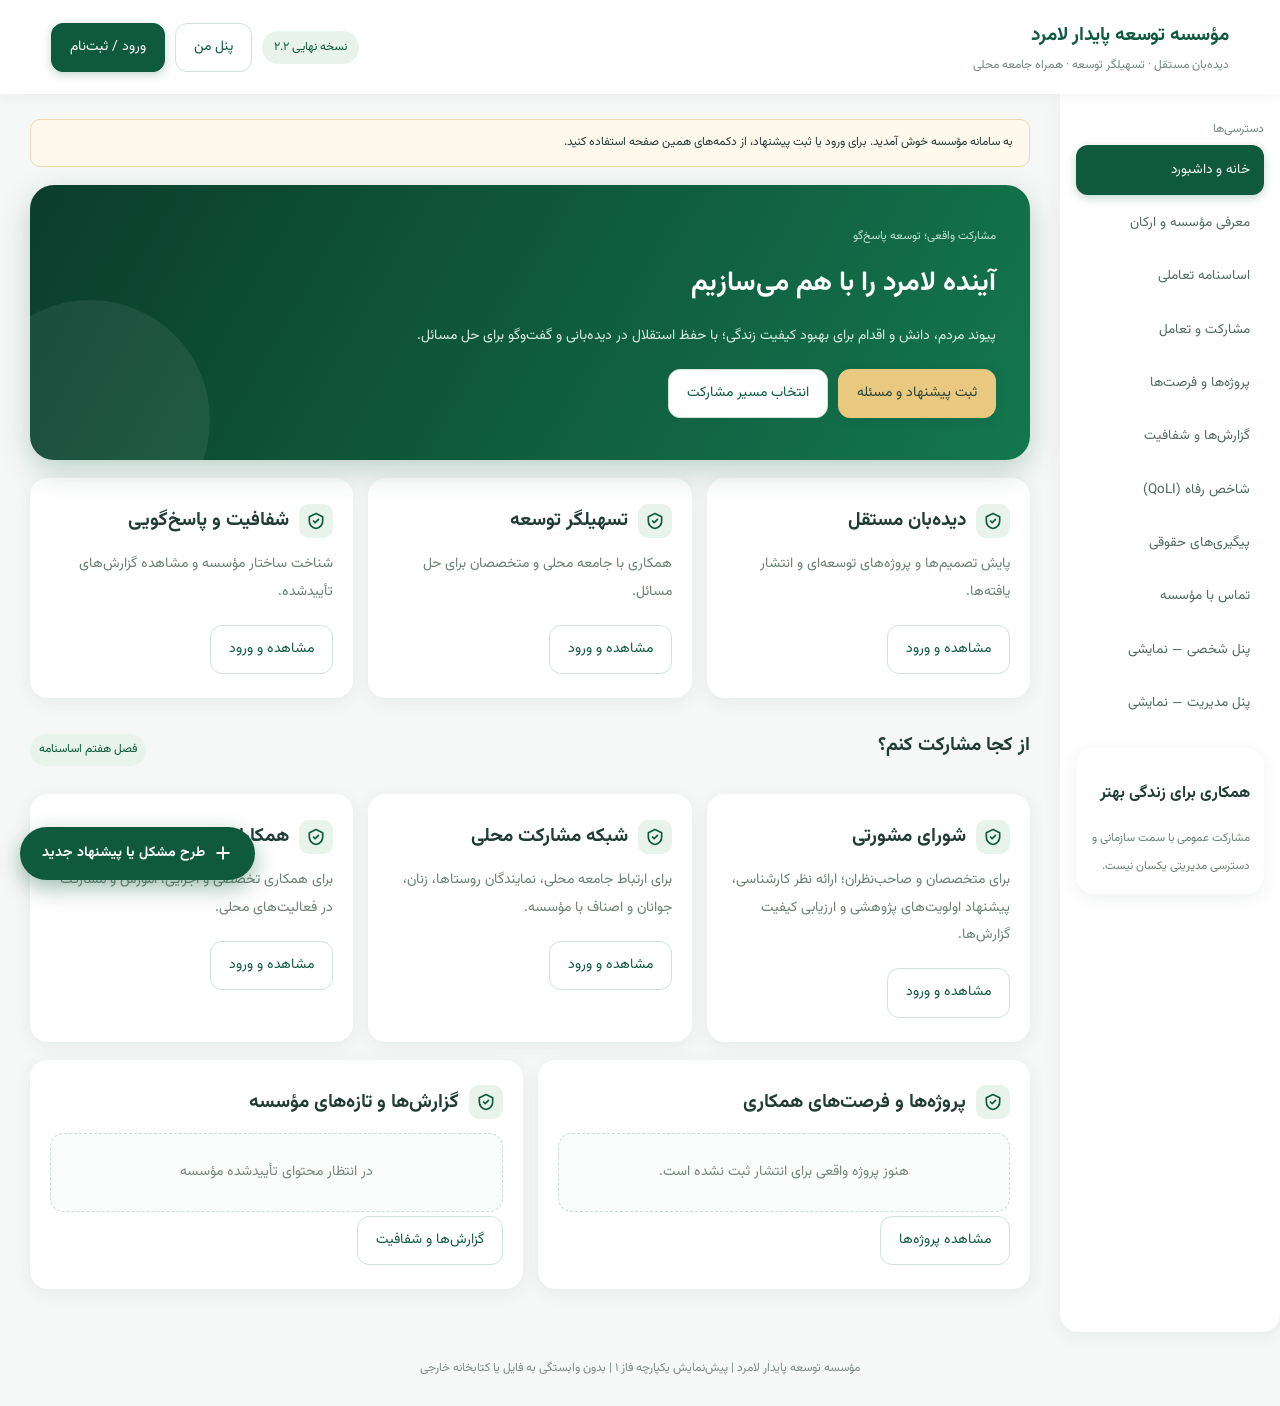
==== commit 68a12dd0: "Update index.html" ====
--- a/index.html
+++ b/index.html
@@ -59,8 +59,8 @@
 .entry-card h2{margin:0}
 .entry-card p{margin:0;color:#4a5d55}
 .entry-card .btn{align-self:flex-start}
-</style></head><body><input type="checkbox" id="menuToggle"><header><label for="menuToggle" class="burger" aria-label="منو"><svg viewBox="0 0 24 24" fill="none" stroke-width="2" stroke-linecap="round"><path d="M4 6h16M4 12h16M4 18h16"/></svg></label><div><div class="brand">مؤسسه توسعه پایدار لامرد</div><div class="sub">دیده‌بان مستقل · تسهیلگر توسعه · همراه جامعه محلی</div></div><div class="row"><span class="badge">نسخه نهایی ۲.۱</span><button class="btn" data-route="personal">پنل من</button><button class="btn primary" data-route="access" data-action="login">ورود / ثبت‌نام</button></div></header><div class="shell"><aside class="menu"><div class="sub">دسترسی‌ها</div><nav id="nav"></nav><div class="card" style="margin-top:20px;padding:14px"><h3>همکاری برای زندگی بهتر</h3><small class="muted">مشارکت عمومی با سمت سازمانی و دسترسی مدیریتی یکسان نیست.</small></div></aside><main><div class="notice">به سامانه مؤسسه خوش آمدید. برای ورود یا ثبت پیشنهاد، از دکمه‌های همین صفحه استفاده کنید.</div><div id="app"></div><p id="feedback" role="status"></p></main></div><button class="fab" data-route="suggestion"><svg viewBox="0 0 24 24" fill="none" stroke="currentColor" stroke-width="2.2" stroke-linecap="round"><path d="M12 5v14M5 12h14"/></svg><span>طرح مشکل یا پیشنهاد جدید</span></button><footer>مؤسسه توسعه پایدار لامرد | پیش‌نمایش یکپارچه فاز ۱ | بدون وابستگی به فایل یا کتابخانه خارجی</footer><script>
-const chapters=[{"title": "فصل اول: کلیات", "text": ["ماده ۱ ـ نام: نام مؤسسه «مؤسسه توسعه پایدار لامرد» است که در این اساسنامه «مؤسسه» نامیده می‌شود.", "ماده ۲ ـ ماهیت و اصول بنیادین:", "مؤسسه نهادی غیردولتی، غیرانتفاعی، مستقل و غیرحزبی است و در چارچوب قوانین و مقررات جمهوری اسلامی ایران، مجوزهای لازم و این اساسنامه فعالیت می‌کند.", "اصول راهنمای مؤسسه شامل ارزیابی یکپارچه آثار اقتصادی، اجتماعی و زیست‌محیطی، عدالت اجتماعی و فضایی و بین‌نسلی، مشارکت فراگیر، پیشگیری از آسیب، احتیاط متناسب در برابر خطرات جدی با بیان عدم قطعیت علمی، و تقویت تاب‌آوری جامعه و منابع طبیعی است.", "مؤسسه وابستگی تشکیلاتی یا حق فرمان‌پذیری از دولت، احزاب، صنایع، حامیان مالی یا نهادهای خارجی ندارد.", "دریافت حمایت مجاز، به‌خودی‌خود برای حامی حق انتصاب، رأی، وتو یا دخالت در تصمیم‌ها و یافته‌های مؤسسه ایجاد نمی‌کند.", "درآمد و دارایی مؤسسه صرفاً برای اهداف آن مصرف می‌شود و توزیع مستقیم یا غیرمستقیم سود یا دارایی میان مؤسسان، امنا، مدیران، بازرسان و همکاران ممنوع است.", "ماده ۳ ـ محدوده فعالیت: محدوده اصلی فعالیت شهرستان لامرد در استان فارس است. فعالیت مرتبط در سطح استان یا کشور، با تصویب هیئت امنا و در حدود مجوز مؤسسه و با اخذ مجوز تکمیلی در صورت لزوم امکان‌پذیر است.", "ماده ۴ ـ مرکز اصلی و نمایندگی: مرکز اصلی مؤسسه در شهر لامرد است. نشانی کامل: [پیش از امضا تکمیل شود]؛ کدپستی: [تکمیل شود]. تغییر نشانی و ایجاد یا تعطیلی نمایندگی با تصویب هیئت امنا و رعایت تشریفات اعلام، ثبت و اخذ مجوز لازم انجام می‌شود. نمایندگی‌ها شخصیت حقوقی مستقل ندارند.", "ماده ۵ ـ مدت و آغاز فعالیت: مدت فعالیت از تاریخ ثبت نامحدود است. آغاز فعالیت‌های مشمول مجوز منوط به اخذ مجوز مربوط است.", "ماده ۶ ـ دارایی اولیه و سال مالی: دارایی اولیه مؤسسه ۲۰۰,۰۰۰,۰۰۰ ریال است که تأمین و تحویل آن توسط مؤسسان باید در صورت‌جلسه و اسناد مالی تأسیس مستند شود. سال مالی از اول فروردین تا پایان اسفند است؛ سال مالی نخست از تاریخ ثبت تا پایان اسفند همان سال خواهد بود."]}, {"title": "فصل دوم: مأموریت، اهداف و موضوع فعالیت", "text": ["ماده ۷ ـ ضرورت تأسیس: مؤسسه برای تقویت مشارکت آگاهانه مردم و توجه هم‌زمان به ابعاد اقتصادی، اجتماعی، فرهنگی و زیست‌محیطی توسعه لامرد و کمک به کاهش پیامدهای نامطلوب تصمیم‌های توسعه نامتوازن تشکیل می‌شود.", "ماده ۸ ـ مأموریت: مأموریت مؤسسه ایجاد بستری مردمی و مستقل برای پژوهش، پایش، آموزش، گفت‌وگو و ارائه راهکارهای مستند در زمینه توسعه پایدار و رفاه جامعه محلی و انتقال یافته‌ها به مردم و تصمیم‌گیرندگان است.", "ماده ۹ ـ چشم‌انداز و اهداف: چشم‌انداز مؤسسه تبدیل‌شدن به نهادی معتبر و اثرگذار در ارتقای کیفیت تصمیم‌های توسعه‌ای لامرد است. اهداف عبارت‌اند از ارتقای رفاه و کیفیت زندگی، حفاظت از محیط زیست و سلامت عمومی، تقویت عدالت و مشارکت اجتماعی، حفظ سرمایه فرهنگی و اجتماعی و افزایش شفافیت و پاسخ‌گویی در موضوعات توسعه. این اهداف برای مؤسسه اختیار حاکمیتی، نظارتی الزام‌آور یا حق وتوی تصمیم‌های عمومی ایجاد نمی‌کند.", "ماده ۱۰ ـ موضوع و ابزارهای فعالیت:", "تهیه و انتشار گزارش‌های مستقل درباره آثار اقتصادی، اجتماعی، فرهنگی، بهداشتی و زیست‌محیطی طرح‌ها و تصمیم‌های توسعه‌ای.", "انجام پژوهش کاربردی و پایش رفاه و کیفیت زندگی با روش‌های معتبر و مستند.", "برگزاری نشست، کارگاه، دوره آموزشی و برنامه توانمندسازی جامعه محلی.", "گفت‌وگوی ساختاریافته(RSD) با مدیران، صنایع، شوراها، دانشگاه‌ها و جامعه محلی و ارائه پیشنهادهای سیاستی و اجرایی.", "تولید و انتشار محتوای علمی و آموزشی و ارائه خدمات پژوهشی و مشاوره‌ای مرتبط با مأموریت، با رعایت استقلال.", "پیگیری مطالبات و اقدامات حقوقی در حدود صلاحیت قانونی، مطابق فصل یازدهم این اساسنامه.", "ایجاد نظام پایش توسعه پایدار شهرستان مطابق فصل سوم این اساسنامه.", "دیده‌بانی مدنی مستقل بر روند اجرای طرح‌ها و تصمیم‌های توسعه‌ای و تعهدات اجتماعی صنایع و مراجع، از جمله درخواست اطلاعات در چارچوب قوانین، انتشار یافته‌ها و مطالبه‌ی اقدام.", "ماده ۱۱ ـ اصول همکاری: همکاری با نهادهای عمومی، دولتی، خصوصی، دانشگاهی و مدنی باید در راستای مأموریت و بدون واگذاری استقلال مؤسسه باشد. عضویت در شبکه‌های داخلی یا بین‌المللی با تصویب هیئت امنا و رعایت الزامات قانونی انجام می‌شود. هیچ قرارداد یا توافقی نمی‌تواند اختیار سانسور یافته‌ها یا منع پیگیری قانونی را به طرف مقابل بدهد.", "ماده ۱۲ ـ کیفیت علمی و حفاظت از داده: پژوهش‌ها باید مبتنی بر روش روشن، منابع قابل ارزیابی، تفکیک داده از تحلیل و بیان محدودیت‌ها باشند. حفظ محرمانگی اطلاعات شخصی، رضایت آگاهانه در موارد مقتضی، محدودیت دسترسی، نگهداری امن و انتشار داده‌های بی‌نام الزامی است. آیین‌نامه پژوهش، اخلاق و حفاظت از داده به تصویب هیئت امنا می‌رسد."]}, {"title": "فصل سوم: نظام پایش توسعه پایدار", "text": ["ماده ۱۳ ـ الزام به ایجاد نظام پایش: مؤسسه موظف است نظام پایش توسعه پایدار شهرستان را در حوزه‌های اقتصاد و معیشت، جامعه و کیفیت زندگی، محیط زیست و منابع طبیعی، حکمرانی و مشارکت، و تاب‌آوری و عدالت بین‌نسلی ایجاد کند. این نظام باید با توجه به آثار تجمعی طرح‌ها و ظرفیت محیطی منطقه بر اساس استانداردهای جهانی طراحی شود.", "ماده ۱۴ ـ چارچوب شاخص‌های جهانی: نظام پایش بر پایه دو چارچوب بین‌المللی زیر طراحی می‌شود:", "الف) اهداف توسعه پایدار سازمان ملل (SDGs): ۱۷ هدف و ۱۶۹ غایت که توسط چارچوب ۲۳۱ شاخص (مصوب کمیسیون آمار سازمان ملل) سنجیده می‌شود. مؤسسه موظف است بر اساس برنامه‌ی سالانه‌ی مصوب امنا  شاخص های کلیدی مرتبط با مسئله لامرد را از این چارچوب انتخاب و سالانه پایش کند؛ از جمله شاخص‌های آب سالم (SDG 6)، کار شایسته (SDG 8)، صنعت و نوآوری (SDG 9)، کاهش نابرابری (SDG 10)، شهرها و جوامع پایدار (SDG 11)، مصرف مسئولانه (SDG 12)، اقدام اقلیمی (SDG 13) و سلامت (SDG 3).", "ب) شاخص کیفیت زندگی UN-Habitat (QoLI): چارچوبی متشکل از ۲۸ شاخص جهانی در ۹ حوزه (خدمات پایه، فرهنگ، اقتصاد، آموزش، محیط زیست، حکمرانی، سلامت، مسکن و انسجام اجتماعی) به‌همراه یک شاخص کلی «رضایت از زندگی». مؤسسه موظف است بر اساس برنامه‌ی سالانه‌ی مصوب امنا شاخص های عینی را از این چارچوب متناسب با اولویت‌های لامرد انتخاب کند (مانند کیفیت هوا PM 2.5، دسترسی به فضای سبز، رضایت از بهداشت، نرخ بیکاری و رضایت از مدیریت محلی).", "تبصره ۱ ـ شاخص ذهنی «نردبان زندگی»: مؤسسه موظف است سالانه با استفاده از پرسش استاندارد «نردبان زندگی» (Cantril Ladder) میانگین رضایت از زندگی در شهرستان را بسنجد. در این پرسش، از پاسخ‌دهنده خواسته می‌شود زندگی خود را روی نردبانی از ۰ (بدترین) تا ۱۰ (بهترین) ارزیابی کند. این شاخص به‌عنوان شاخص پرچمدار رفاه، پایه مقایسه با سایر شهرها خواهد بود.", "ماده ۱۵ ـ الزامات اجرایی نظام پایش: هیئت مدیره مکلف است با نظر شورای مشورتی و شبکه مشارکت محلی، چارچوب دقیق شاخص‌ها، منابع داده، خط پایه (در حد داده‌های معتبر موجود)، اهداف کمی و دوره سنجش را برای تصویب به هیئت امنا ارائه کند.", "گزارش سالانه وضعیت توسعه پایدار، با بیان کمبود داده و محدودیت انتساب تغییرات، حداکثر شش ماه پس از پایان سال منتشر می‌شود.", "داده‌ها در حد امکان و با حفظ حریم خصوصی به تفکیک جغرافیا، جنسیت و گروه‌های اجتماعی بررسی می‌شوند.", "ارزیابی عملکرد خود مؤسسه جدا از ارزیابی وضعیت شهرستان و بر اساس اهداف برنامه سالانه انجام می‌شود.", "این فعالیت‌ها جایگزین ارزیابی رسمی یا صلاحیت مراجع قانونی نیستند."]}, {"title": "فصل چهارم: مؤسسان و ارکان", "text": ["ماده ۱۶ ـ مؤسسان: مؤسسان عبارت‌اند از آقایان حمیدرضا اکبرپور، محمدحسین رضاپور، غلامرضا قائدی، مهدی واعظ‌زاده و بهمن هاشمی و خانم‌ها زکیه محمدنیا و الهام محمدنیا. مشخصات هویتی و امضای آنان در صورت‌جلسه تأسیس درج می‌شود.", "ماده ۱۷ ـ وظایف مؤسسان و نخستین هیئت امنا: مؤسسان اساسنامه را تصویب، امور مجوز و ثبت را پیگیری، دارایی اولیه را تأمین و نخستین هیئت امنای هفت‌نفره را از اشخاص واجد شرایط ماده ۲۰ انتخاب می‌کنند. تصمیم مؤسسان با رأی موافق اکثریت معتبر است. نخستین جلسه امنا حداکثر ظرف سی روز پس از ثبت برگزار و اسناد، دارایی‌ها و تعهدات تأسیس با صورت‌جلسه تحویل می‌شود.", "ماده ۱۸ ـ جایگاه پس از تأسیس و ارکان: اداره مؤسسه به صورت دائمی هیئت امنایی است. ارکان مؤسسه عبارت‌اند از: هیئت امنا، هیئت مدیره و بازرس. دبیر یا مدیرعامل مسئول اجرایی مؤسسه است. پس از تحویل امور، هیئت مؤسس رکن دائمی تصمیم‌گیر (به جز در مورد انحلال، مطابق با ماده ۵۹) نیست و برای مؤسسان حق ویژه انتصاب، وتو، یا تغییر اساسنامه وجود ندارد. شورای مشورتی و شبکه همکاران، نهادهای پشتیبان و مشارکتی‌اند و رکن حاکمیتی محسوب نمی‌شوند."]}, {"title": "فصل پنجم: هیئت امنا", "text": ["ماده ۱۹ ـ جایگاه و ترکیب: هیئت امنا عالی‌ترین رکن سیاست‌گذاری و نظارت داخلی مؤسسه است. تعداد کرسی‌های آن هفت، نه، یازده، سیزده یا پانزده نفر است. تعداد نخستین کرسی‌ها هفت نفر است. افزایش کرسی‌ها با حداقل دوسوم آرای کل امنای دارای سمت و انتخاب هم‌زمان اعضای جدید معتبر است. کاهش کرسی‌ها فقط پس از خالی‌شدن کرسی و با حفظ حداقل هفت کرسی ممکن است.", "تبصره ـ اعضای ناظر: هیئت امنا می‌تواند اجازه حضور افرادی را به‌عنوان «عضو ناظر»، بدون حق رأی به جلسات خود صادر کند. این افراد می‌توانند با درخواست کتبی خود و تصویب هیئت امنا، به عضویت اصلی (با حق رأی) درآیند.", "ماده ۲۰ ـ شرایط عضویت: عضو هیئت امنا باید ملتزم به اساسنامه، دارای حسن شهرت و تخصص یا تجربه مرتبط، و دارای شناخت قابل احراز از مسائل لامرد باشد؛ ممنوعیت قانونی تصدی نداشته و فاقد محکومیت قطعی مؤثر مرتبط با فساد مالی، خیانت در امانت یا سوءاستفاده از موقعیت باشد. تصدی سمت مدیریتی یا تصمیم‌گیر دولتی در دستگاه‌های محلی مرتبط با موضوع فعالیت مؤسسه، یا سمت مدیریتی و اجرایی در صنایع فعال منطقه، با عضویت دارای حق رأی سازگار نیست. روابط شغلی، مالی و مالکیتی دیگر مطابق ماده ۵۱ افشا و ارزیابی می‌شود؛ تعارض منافع مستمر و غیرقابل مدیریت مانع عضویت است.", "ماده ۲۱ ـ انتخاب: پس از دوره تأسیس، نامزدی با پیشنهاد کتبی دو امین، پیشنهاد شورای مشورتی یا درخواست شخصی ممکن است. سوابق و اظهارنامه منافع پیش از رأی‌گیری در اختیار امنا قرار می‌گیرد. انتخاب اعضا با رأی موافق حداقل دوسوم کل امنای دارای سمت انجام می‌شود. در انتخاب‌ها تنوع تخصص، جنسیت، نسل و شناخت بخش‌ها و روستاهای شهرستان مورد توجه قرار می‌گیرد. عضویت در امنا افتخاری است و پرداخت حق حضور ممنوع؛ جبران هزینه واقعی مستند، مجاز است. فرصت نامزدی برای کرسی‌های قابل انتخاب، با اعلام شرایط و مهلت حداقل بیست روز از طریق مجاری عمومی مؤسسه اطلاع‌رسانی می‌شود.", "ماده ۲۲ ـ وظایف و اختیارات: هیئت امنا سیاست‌ها، برنامه راهبردی، برنامه و بودجه سالانه، صورت‌های مالی و گزارش عملکرد را تصویب می‌کند؛ اعضای هیئت مدیره و بازرسان را انتخاب و عزل می‌کند؛ دبیر پیشنهادی هیئت مدیره و حق‌الزحمه او را تصویب می‌کند؛ آیین‌نامه‌ها و حدود اختیار مالی و قراردادی را تصویب می‌کند؛ بر استقلال، کیفیت و عملکرد نظارت می‌کند؛ درباره نمایندگی‌ها، شبکه‌ها، تعهدات عمده، اقدامات حقوقی مهم، تغییر اساسنامه و انحلال تصمیم می‌گیرد. تصویب خرید و فروش اموال غیرمنقول، اخذ تسهیلات، وثیقه‌گذاری دارایی و تعهدات خارج از بودجه در صلاحیت غیرقابل تفویض امناست.تصویب تشکیل کمیته های تخصصی و موضوعی در صورت درخواست هیات مدیره و یا هیات امنا در صورت نیاز", "ماده ۲۳ ـ هیئت رئیسه و دبیرخانه: امنا هر سال رئیس، نایب‌رئیس و منشی را از میان خود انتخاب می‌کنند. رئیس مسئول دعوت و اداره جلسات و پیگیری نظارتی مصوبات است؛ نایب‌رئیس در غیاب یا تعارض منافع او جانشین می‌شود. دبیرخانه اجرایی زیر نظر دبیر مؤسسه خدمات اداری ارائه می‌کند، ولی محتوای صورت‌جلسات زیر مسئولیت منشی است. ریاست یا نیابت ریاست امنا با عضویت هیئت مدیره، دبیر بودن یا خزانه‌داری قابل جمع نیست. عضویت هم‌زمان سایر امنا در هیئت مدیره حداکثر برای دو نفر مجاز است؛ آنان در ارزیابی، تعیین حق‌الزحمه، عزل و تصویب عملکرد و حساب‌های مربوط به مسئولیت خود رأی نمی‌دهند.", "ماده ۲۴ ـ دعوت و برگزاری جلسات: جلسات عادی حداقل هر سه ماه یک بار تشکیل می‌شود. جلسه فوق‌العاده با درخواست رئیس، هیئت مدیره، بازرس یا یک‌سوم امنا الزامی است. رئیس باید ظرف هفت روز دعوت را ارسال و جلسه را حداکثر ظرف بیست‌ویک روز از درخواست برگزار کند. دعوت عادی همراه دستور و مستندات حداقل ده روز تقویمی و دعوت اضطراری با ذکر دلیل حداقل چهل‌وهشت ساعت پیش از جلسه ارسال می‌شود. تغییر اساسنامه، انحلال و اخراج عضو با دعوت اضطراری قابل تصمیم‌گیری نیست. جلسه حضوری، برخط یا ترکیبی با احراز هویت و امکان مشارکت هم‌زمان معتبر است؛ رأی وکالتی مجاز نیست.", "ماده ۲۵ ـ نصاب و اعتبار مصوبات: مبنای «کل امنا» تعداد اشخاص دارای عضویت معتبر در زمان رأی‌گیری است، نه کرسی‌های خالی. رسمیت جلسه نیازمند حضور بیش از نصف کل امنا و در هر حال حداقل چهار نفر است. تصمیم عادی با بیش از نصف آرای حاضران دارای حق رأی در آن موضوع معتبر است. رأی ممتنع رأی موافق محسوب نمی‌شود. انتخاب و عزل مدیران و بازرس، انتخاب و اخراج امین، تغییر تعداد کرسی‌ها، معاملات موضوع ماده ۵۱ و تصمیم‌های غیرقابل تفویض مالی ماده ۲۲ نیازمند حداقل دوسوم آرای کل امناست. تغییر اساسنامه تابع ماده ۵۷ و انحلال تابع ماده ۵۹ است. در تساوی آرا پیشنهاد رد می‌شود و رئیس رأی مضاعف ندارد. صورت‌جلسه شامل حاضران، تعارض‌ها، خلاصه تصمیم و شمار آراست و به امضای رئیس جلسه، منشی و حداقل یک امین دیگر می‌رسد. اعتراض و رأی مخالف در صورت درخواست ثبت می‌شود.", "ماده ۲۶ ـ رأی ذی‌نفع و فقدان نصاب مستقل: عضو دارای تعارض منافع درباره موضوع مربوط در بحث تصمیم‌ساز و رأی‌گیری شرکت نمی‌کند، جز برای ارائه توضیح به درخواست جلسه، و حضور او نصاب آن موضوع محسوب نمی‌شود. در موضوع دارای تعارض، رسمیت رسیدگی منوط به حضور نیمی از امنا و هر تصمیم باید دست‌کم چهار رأی موافق مستقل و فاقد تعارض داشته باشد. نصاب تصمیم عادی، بیش از نصف حاضران فاقد تعارض و نصاب ویژه، نسبت مقرر در مواد مربوط از کل امنای فاقد تعارض در همان موضوع است. اگر این حداقل فراهم نباشد، تصمیم به تعویق می‌افتد تا با رفع تعارض یا ترمیم قانونی ترکیب امنا امکان رأی مستقل فراهم شود.", "ماده ۲۷ ـ پایان عضویت و رسیدگی انضباطی: عضویت با فوت، استعفای کتبی، ممنوعیت قانونی یا احراز از دست رفتن شرایط پایان می‌یابد. سه غیبت غیرموجه متوالی پس از اخطار کتبی، نقض عمده اساسنامه، کتمان تعارض منافع مؤثر، افشای غیرمجاز اطلاعات محرمانه و سوءاستفاده از سمت می‌تواند موجب اخراج شود. نقد مستند، اختلاف علمی یا رأی مخالف تخلف نیست.دلایل باید کتبی ابلاغ و حداقل پانزده روز برای دفاع داده شود؛ تصمیم امنا باید مستدل و بدون رأی فرد موضوع رسیدگی باشد. شخص ظرف پانزده روز می‌تواند رسیدگی مجدد بخواهد؛ بازرس گزارش بی‌طرفانه ارائه می‌کند و رأی نهایی در جلسه بعدی صادر می‌شود. حق مراجعه به مراجع صالح محفوظ است.", "ماده ۲۸ ـ جانشینی و استمرار اداره: در خالی‌شدن کرسی، جانشینی ابتدا از میان علی‌البدل‌های معتبر انجام می‌شود؛ فقط در فقدان علی‌البدل واجد شرایط، انتخاب جانشین حداکثر ظرف شصت روز از خالی‌شدن الزامی است. هیئت امنا هر سال حداقل سه عضو علی‌البدل واجد شرایط را انتخاب می‌کند. در صورت تأخیر، عضو صرفاً برای امور ضروری و برگزاری انتخابات حداکثر نود روز به کار ادامه می‌دهد و حق تغییر اساسنامه یا انحلال ندارد."]}, {"title": "فصل ششم: هیئت مدیره و دبیر", "text": ["ماده ۲۹ ـ ترکیب و انتخاب هیئت مدیره: هیئت مدیره پنج یا سه عضو اصلی و دو یا یک عضو علی‌البدل به ترتیب اولویت دارد که برای دو سال توسط هیئت امنا انتخاب می‌شوند. انتخاب مجدد برای دوره‌های متوالی، مجاز است. اعضا باید دارای صلاحیت قانونی، توان اجرایی، تعهد به مأموریت و استقلال قابل قبول باشند. هیئت مدیره از میان خود رئیس، نایب‌رئیس و خزانه‌دار انتخاب می‌کند؛ این سمت‌ها قابل جمع نیستند.", "ماده ۳۰ ـ جلسات و مصوبات هیئت مدیره: جلسات حداقل ماهی یک بار، با دعوت رئیس و اطلاع حداقل سه روز قبل تشکیل می‌شود. در فوریت مستند، اطلاع بیست‌وچهارساعته کافی است. رسمیت با حداقل سه عضو و تصویب با اکثریت رأی موافق اعضای فاقد تعارض است. در فقدان سه عضو مستقل، موضوع به امنا ارجاع می‌شود. جلسات برخط و ترکیبی با احراز هویت معتبر است. صورت‌جلسه به امضای حاضران می‌رسد و مخالفت یا امتناع از امضا ثبت می‌شود.", "ماده ۳۱ ـ وظایف هیئت مدیره: انتخاب دبیر ، رئیس و اجرای مصوبات امنا، تهیه برنامه و بودجه، اداره امور مالی و اداری، نظارت بر دبیر، تهیه گزارش‌ها و صورت‌های مالی، تصویب قراردادها و استخدام در حدود بودجه، حفاظت از دارایی و داده‌ها، اجرای برنامه‌های پژوهش و مشارکت و ارائه پیشنهادهای حقوقی وظیفه هیئت مدیره است. تهیه گزارش سالانه شاخص رفاه و توسعه پایدار (موضوع فصل سوم) و ارائه به هیئت امنا از وظایف هیئت مدیره است. هیئت مدیره باید گزارش عملکرد و وضعیت مالی را هر سه ماه به امنا و بازرس ارائه کند.", "ماده ۳۲ ـ دبیر یا مدیرعامل: دبیر به پیشنهاد هیئت مدیره و تصویب امنا، از داخل یا خارج هیئت مدیره انتخاب می‌شود و دبیر خارج از هیئت مدیره در جلسات آن حق رأی ندارد. دبیر عضو هیئت مدیره نمی‌تواند هم‌زمان رئیس، نایب‌رئیس یا خزانه‌دار باشد. مدت مأموریت او از دوره هیئت مدیره بیشتر نیست. دبیر مسئول اجرای روزمره، کارکنان، دبیرخانه، اجرای قراردادها و نمایندگی اجرایی در حدود تفویض کتبی است. حق‌الزحمه، حدود اختیار و ارزیابی عملکرد او را امنا تصویب می‌کند. عزل دبیر با نصاب تصمیم عادی امنا ممکن است. هیئت مدیره در ضرورت مستند می‌تواند اختیارات اجرایی او را تا تصمیم امنا و حداکثر سی روز تعلیق و سرپرست تعیین کند و مکلف به درخواست فوری جلسه امناست.", "ماده ۳۳ ـ جانشینی و تحویل مسئولیت: با خروج عضو اصلی، علی‌البدل به ترتیب اولویت برای باقی‌مانده دوره جانشین می‌شود. در فقدان علی‌البدل، امنا ظرف سی روز جانشین انتخاب می‌کند. اگر اعضای هیئت مدیره کمتر از سه نفر شوند، امنا باید ظرف پانزده روز مدیر یا هیئت سرپرست موقت تعیین و حداکثر ظرف سی روز ترکیب را تکمیل کند. با خروج دبیر، هیئت مدیره سرپرست حداکثر سی‌روزه تعیین و نامزد جدید معرفی می‌کند. مدیران مکلف‌اند ظرف ده روز از پایان مسئولیت، اموال، اسناد، دسترسی‌ها و گزارش تعهدات را با صورت‌جلسه تحویل دهند. پایان سمت، مسئولیت اقدامات پیشین را رفع نمی‌کند."]}, {"title": "فصل هفتم: بازرسی", "text": ["ماده ۳۴ ـ انتخاب و استقلال بازرس: امنا یک بازرس اصلی و یک علی‌البدل برای یک سال انتخاب می‌کند؛ تصدی بازرس اصلی حداکثر سه دوره متوالی مجاز است. بازرس نباید عضو امنا یا هیئت مدیره، دبیر، کارمند، پیمانکار یا مشاور دارای رابطه مالی با مؤسسه باشد. همسر و بستگان نسبی یا سببی تا درجه سوم نمی‌توانند بازرس شوند.", "ماده ۳۵ ـ اختیارات و وظایف بازرس: بازرس به تمام اسناد مالی، قراردادها، صورت‌جلسات و اطلاعات دسترسی دارد. بازرس انطباق عملکرد با اساسنامه، حساب‌ها و شکایات را بررسی و گزارش مستقل سالانه و گزارش موردی به امنا ارائه می‌کند. حضور او در جلسات امنا بدون حق رأی مجاز است.", "ماده ۳۶ ـ گزارش تخلف و حسابرسی: بازرس تخلف را کتبی به امنا اعلام و مهلت اقدام (حداکثر سی روز) تعیین می‌کند. در فقدان اقدام مؤثر، حق دعوت جلسه فوق‌العاده و گزارش به مرجع صالح را دارد. در خطر فوری، اقدام فوری قانونی مجاز است."]}, {"title": "فصل هشتم: مشورت و مشارکت", "text": ["ماده ۳۷ ـ شورای مشورتی: شورای مشورتی از پنج تا پانزده متخصص و صاحب‌نظر به پیشنهاد هیئت مدیره و تصویب امنا برای دو سال تشکیل می‌شود. اعضا از میان خود هماهنگ‌کننده انتخاب می‌کنند. شورا حق رأی در ارکان ندارد و وظیفه آن مشاوره علمی، پیشنهاد اولویت‌ها، ارزیابی کیفیت و کمک به گفت‌وگوی تخصصی است. عضویت اشخاص مرتبط با دولت یا صنعت مستلزم افشای رابطه و عدم مشارکت در بررسی موضوع دارای تعارض است. دعوت مشاور، حق مداخله حامی یا کارفرمای او ایجاد نمی‌کند. شورا حداقل سالی یک گزارش اولویت‌های پژوهشی و ارزیابی کیفیت فعالیت‌ها ارائه می‌کند. پیش‌نویس برنامه راهبردی و برنامه سالانه حداقل بیست روز پیش از تصویب برای نظرخواهی به شورا ارسال و نظر شورا همراه پاسخ هیئت مدیره به امنا ارائه می‌شود؛ عدم پاسخ در مهلت اعلام‌شده مانع تصویب نیست.", "ماده ۳۸ ـ همکاران و داوطلبان: پذیرش همکار و داوطلب طبق آیین‌نامه مصوب امنا انجام می‌شود. حقوق، تکالیف، آموزش، ایمنی، محرمانگی، نحوه پایان همکاری و رسیدگی به اعتراض در آن تعیین می‌شود. همکاری یا پرداخت حق همکاری، حق مالکیت، رأی در ارکان یا عضویت خودکار در امنا ایجاد نمی‌کند. رابطه استخدامی یا خدمات حرفه‌ای باید حسب ماهیت واقعی و قوانین مربوط تنظیم شود.", "ماده ۳۹ ـ شبکه مشارکت محلی: مؤسسه مکلف است حداکثر ظرف شش ماه از نخستین جلسه امنا شبکه مشارکت محلی تشکیل دهد. آیین‌نامه آن باید با فراخوان عمومی، شرایط مشارکت، روش شفاف انتخاب نمایندگان توسط مشارکت‌کنندگان، دوره دوساله نمایندگی، امکان اعتراض به فرایند انتخاب و تدابیر حضور بخش‌ها و روستاها، زنان، جوانان، گروه‌های شغلی و کم‌برخوردار را مشخص کند؛ نمایندگی در شبکه به معنای نمایندگی قانونی همه مردم شهرستان نیست. شبکه حق پیشنهاد اولویت، معرفی نامزد امنا و دریافت پاسخ مستدل به پیشنهادهای رسمی ظرف شصت روز دارد، اما اختیار تصمیم الزام‌آور یا انتصاب ندارد. دبیر مسئول ثبت، ارجاع و پیگیری پیشنهادها و درخواست‌های رسمی شبکه است. پیشنهادهای مربوط به برنامه راهبردی، برنامه سالانه و ارزیابی عملکرد باید پیش از تصویب در اختیار امنا قرار گیرد؛ پاسخ مستدل با مسئولیت هیئت مدیره و در امور اختصاصی امنا با تصویب امنا ارائه می‌شود. گزارش سالانه باید پیشنهادهای دریافت‌شده، نتیجه بررسی و میزان اجرای پیشنهادهای پذیرفته‌شده را منعکس کند. آیین‌نامه مشارکت محلی در مهلت ماده ۴۹تصویب می‌شود.", "ماده ۴۰ ـ سیاست انتشار مستقل: هیئت امنا سیاست کلی انتشار را تصویب می‌کند و تصویب موردی محتوای هر گزارش وظیفه آن نیست. گزارش پس از ارزیابی فنی توسط دست‌کم دو ارزیاب واجد صلاحیت و فاقد تعارض مؤثر و بررسی حقوقی متناسب با ریسک، توسط دبیر منتشر می‌شود. کمیته پژوهش با حداقل سه عضو متخصص به تصویب امنا تشکیل و مسئول تنظیم فرآیند ارزیابی است؛ در صورت فقدان تخصص، از ارزیاب بیرونی استفاده می‌شود. نویسنده تنها ارزیاب گزارش خود نیست. نظر حامی مالی شرط انتشار نیست. تعویق صرفاً برای نقص مستند روش یا داده، حمایت از اطلاعات محرمانه یا خطر حقوقی مشخص و مستند مجاز است؛ دلیل و مهلت رفع، حداکثر سی روز، ثبت می‌شود. اختلاف درباره توقف انتشار حداکثر ظرف سه روز کاری از ثبت اعتراض به کمیته پژوهش و بازرس اعلام می‌شود؛ هر یک ظرف پنج روز یک متخصص مستقل معرفی می‌کنند و دو نفر ظرف پنج روز عضو سوم فاقد تعارض را برمی‌گزینند. در عدم توافق یا عدم معرفی به‌موقع، امنا با رعایت ماده ۲۶ ظرف پنج روز عضو یا اعضای تکمیل‌کننده فاقد تعارض را از میان متخصصان بیرونی تعیین می‌کند؛ در فقدان نصاب مستقل، حکم ماده  ۲۶ اجرا می‌شود. هیئت ظرف ده روز از تکمیل ترکیب، پس از شنیدن دلایل طرف‌ها و با اکثریت حداقل دو رأی، نظر مکتوب و مستدل خود را صرفاً بر پایه روش و داده، محرمانگی قانونی و خطر حقوقی مشخص صادر می‌کند و حسب مورد انتشار، اصلاح معین یا استمرار منع قانونی را تعیین می‌کند. این نظر در فرایند داخلی و در حدود قانون و سیاست انتشار لازم‌الاتباع است و حق مراجعه به مرجع صالح را سلب نمی‌کند. مهلت عمومی سی‌روزه تعویق با این رسیدگی خودبه‌خود تمدید نمی‌شود؛ تأخیر در تشکیل یا تصمیم هیئت دلیل مستقل توقف نیست، مگر وجود منع قانونی یا مانع مستند و رفع‌نشده موضوع این ماده که باید ثبت و به بازرس گزارش شود. منع قانونی انتشار تا رفع مانع رعایت می‌شود. توقف یا اصلاح اساسی گزارش در گزارش سالانه با رعایت محرمانگی توضیح داده می‌شود."]}, {"title": "فصل نهم: امور مالی", "text": ["ماده ۴۱ ـ منابع مجاز: منابع عبارت‌اند از کمک و هدیه اشخاص حقیقی و حقوقی داخلی غیردولتی، درآمد خدمات پژوهشی و آموزشی و مشاوره‌ای مرتبط، فروش محصولات علمی، حق همکاری مقرر در آیین‌نامه و منافع اموال اختصاص‌یافته قانونی از طریق وقف یا حبس با رعایت شرایط آنها. دریافت کمک بین‌المللی غیردولتی فقط با تصویب دوسوم کل امنا و رعایت تشریفات و مجوزهای قانونی لازم ممکن است. هیچ منبعی نباید برخلاف ماهیت غیرانتفاعی و استقلال مؤسسه باشد. پذیرش کمک دارای شرط مغایر مأموریت، پنهان‌کردن حامی، تغییر یافته‌ها یا منع اقدام قانونی ممنوع است. حق همکاری صرفاً مشارکت مالی اختیاری همکاران برای هزینه‌های فعالیت است، حق عضویت در رکن عمومی یا شرط دریافت پیشنهاد و شکایت نیست و حق رأی یا امتیاز مدیریتی ایجاد نمی‌کند. هیئت مدیره برنامه تنوع‌بخشی منابع و ارزیابی خطر وابستگی مالی را همراه بودجه سالانه ارائه می‌کند.", "ماده ۴۲ ـ سقف تمرکز و شفافیت حمایت: مجموع حمایت هر حامی نباید از ۲۰ درصد منابع سالانه مؤسسه بیشتر شود (دارایی اولیه مستثناست). تبصره: در دو سال اول تأسیس، پذیرش حمایت بیش از ۲۰ درصد با تصویب سه‌چهارم هیئت امنا و تضمین کتبی عدم دخالت حامی مجاز است. نام حامیان نهادی در گزارش عمومی سالانه افشا می‌شود. پیش از پذیرش، سقف بر مبنای منابع مصوب واقع‌بینانه سنجیده و هر سه ماه بر مبنای منابع تحقق‌یافته و پیش‌بینی مستند بازبینی می‌شود. مازاد ناشی از عدم تحقق منابع باید تا پایان سال با استرداد، عدم دریافت اقساط یا جایگزینی واقعی منابع رفع شود؛ تا رفع، دریافت جدید از همان مجموعه ممنوع و موضوع به بازرس گزارش می‌شود. مبالغ قرارداد خدمات با حامی یا وابستگان او نیز در محاسبه تمرکز منظور می‌شود، هرچند درآمد خدمت است. حمایت صنعتی نیازمند دوسوم آرای کل امنا و قرارداد شفاف عدم مداخله است. نام حامیان نهادی، مبلغ و نوع حمایت و سهم آنها در منابع، در گزارش عمومی سالانه افشا می‌شود؛ اطلاعات اشخاص حقیقی با رعایت قانون و حریم خصوصی منتشر می‌شود، ولی هویت آنها نزد مؤسسه و بازرس باید معلوم باشد.", "ماده ۴۳ ـ حمایت و پایش هم‌زمان: از تاریخ تصویب شروع پایش یک نهاد تا انتشار نهایی گزارش و شش ماه پس از آن، پذیرش حمایت یا قرارداد جدید از آن نهاد و وابستگانش منوط به تصویب امنا است. دریافت حمایت قبلی نباید سبب جلوگیری یا تأخیر در شروع پایش ضروری شود. در ضرورت پایش حامی قبلی، رابطه افشا، دریافت‌های آتی متوقف و تیم مستقل تعیین می‌شود؛ درباره مبالغ مصرف‌نشده و قراردادهای جاری، با نظر بازرس و بررسی حقوقی برای خاتمه، استرداد یا اجرای بدون مداخله تصمیم گرفته می‌شود. انجام پژوهش سفارشی برای کارفرما فقط با افشای سفارش و تأمین مالی و تفکیک روشن از عنوان «پایش مستقل» مجاز است و مشمول ممنوعیت هم‌زمانی این ماده خواهد بود. مقصود از وابستگان نهاد مورد پایش در این ماده، اشخاص حقوقی کنترل‌کننده، تحت کنترل یا تحت کنترل مشترک آن نهاد است. صرف فعالیت در یک صنعت یا محدوده جغرافیایی، وابستگی محسوب نمی‌شود. تصویب آغاز پایش، دامنه نهادهای موضوع آن و پایان گزارش باید مستند و به بازرس اعلام شود؛ تفکیک تیم یا نام‌گذاری قرارداد به‌عنوان فعالیت غیرمرتبط، مجوز عدول از ممنوعیت این ماده نیست.", "ماده ۴۴ ـ بودجه و حساب‌ها: بودجه سال بعد پیش از آغاز آن تصویب می‌شود. تا تصویب بودجه، هزینه‌های جاری ضروری تا سه ماه مجاز است. تمام وجوه در حساب بانکی به نام مؤسسه است و استفاده از حساب شخصی ممنوع است.", "ماده ۴۵ ـ امضاهای مجاز: اسناد پرداخت و برداشت بانکی با دو امضای مشترک دبیر و خزانه‌دار و مهر مؤسسه معتبر است؛ بالاتر از سقف مصوب سالانه امنا، امضای رئیس هیئت مدیره نیز لازم است. تا تعیین سقف، تمام پرداخت‌ها به سه امضا نیاز دارد. در غیاب یا تعارض منافع دبیر یا خزانه‌دار، رئیس هیئت مدیره و در غیاب یا تعارض رئیس، نایب‌رئیس فقط به‌عنوان جانشین مصوب هیئت مدیره امضا می‌کند؛ هر سند باید حداقل دو امضای اشخاص متفاوت و در پرداخت‌های بالاتر از سقف سه امضای متفاوت داشته باشد. اگر جانشینی با این تعداد ممکن نباشد، امنا امضاکننده موقت فاقد تعارض از میان اعضای هیئت مدیره تعیین می‌کند. قراردادها و اسناد تعهدآور با امضای مشترک دبیر و رئیس هیئت مدیره و مهر، در حدود مصوبات معتبر است؛ جانشینی طبق حکم فوق اعمال می‌شود. مکاتبات اداری غیرتعهدآور با امضای دبیر یا نماینده کتبی او معتبر است. صاحبان امضا و تغییرات آنها حسب مقررات به بانک و مراجع مربوط معرفی می‌شوند. امضای سند جایگزین تصویب معامله یا هزینه نیست.", "ماده ۴۶ ـ معاملات و پرداخت به اشخاص وابسته: آیین‌نامه مالی باید حدود معاملات، اخذ پیشنهاد قیمت رقابتی متناسب، خرید اضطراری، ثبت اموال، سفر، تنخواه، کنترل پرداخت الکترونیکی و منع تجزیه معامله برای دورزدن سقف را تعیین کند. قرارداد با اعضای ارکان یا وابستگان آنان فقط برای خدمت واقعی، با اثبات نیاز، مقایسه قیمت متعارف، افشای کامل، نظر بازرس و تصویب مستقل امنا طبق مواد ۲۵و ۵۱ مجاز است. وام یا تسهیلات شخصی از دارایی مؤسسه به اعضای ارکان و وابستگان آنان ممنوع است. حق‌الزحمه کارکنان و خدمات تخصصی باید مستند، متعارف و در بودجه باشد.", "ماده ۴۷ ـ گزارش مالی و تصویب حساب‌ها: هیئت مدیره حداکثر تا سه ماه پس از پایان سال مالی، صورت‌های مالی، گزارش عملکرد بودجه، فهرست تعهدات و معاملات وابسته را به بازرس ارائه می‌کند. بازرس حداکثر ظرف یک ماه گزارش می‌دهد و امنا حداکثر تا پنج ماه پس از پایان سال به حساب‌ها رسیدگی می‌کند. تصویب حساب‌ها بدون گزارش بازرس مجاز نیست و موجب رفع مسئولیت تخلف یا اطلاعات کتمان‌شده نمی‌شود. گزارش عمومی عملکرد و خلاصه صورت‌های مالی همراه جمع‌بندی نظر بازرس، حداکثر تا شش ماه پس از پایان سال منتشر می‌شود. اطلاعات شخصی و محرمانه قانونی حذف می‌شود، نه اطلاعات لازم برای پاسخ‌گویی مالی.", "ماده ۴۸ ـ اسناد و مسئولیت مالی: اسناد مالی و سوابق در بایگانی رسمی مؤسسه با پشتیبان امن نگهداری می‌شود. دسترسی بازرس و مراجع صالح نباید محدود شود."]}, {"title": "فصل دهم: سلامت سازمانی و تعارض منافع", "text": ["ماده ۴۹ ـ آیین‌نامه‌ها و حدود تفویض: امنا حداکثر ظرف نود روز از نخستین جلسه، آیین‌نامه‌های اداره جلسات، مالی، منابع انسانی، پژوهش، تعارض منافع ، گفتگوی ساختارمند(RSD) و رسیدگی به شکایت را تصویب می‌کند. تفویض اختیار باید مکتوب، موضوعی، محدود به مدت و سقف معین و قابل لغو باشد.", "ماده ۵۰ ـ پاسخ‌گویی و حل اختلاف: نسخه جاری اساسنامه، ترکیب ارکان، گزارش‌های عمومی و راه ارتباط شکایت در دسترس عموم قرار می‌گیرد. اختلاف ابتدا با مذاکره مستند ظرف پانزده روز و سپس، با توافق طرفین، میانجی بی‌طرف ظرف سی روز پیگیری می‌شود. میانجی اختیار صدور رأی الزام‌آور ندارد، مگر در چارچوب توافق معتبر و قانون. مراجعه به مرجع صالح و درخواست اقدام فوری قانونی در تمام مراحل محفوظ است. مؤسسان فقط با رضایت طرفین و نبود تعارض می‌توانند میانجی شوند.", "ماده ۵۱ ـ تعارض منافع: همه اعضای ارکان، دبیر و مسئولان پروژه هنگام پذیرش سمت، سالانه و با هر تغییر مؤثر باید منافع مالی و شغلی، مالکیت، مشاوره، پیمانکاری و روابط خانوادگی مؤثر را افشا کنند. وابستگان در این اساسنامه شامل همسر، بستگان نسبی و سببی تا درجه سوم و اشخاص حقوقی تحت کنترل یا دارای منفعت مؤثر مشترک‌اند. دریافت هدیه یا امتیاز شخصی مؤثر بر بی‌طرفی ممنوع است. فرد ذی‌نفع از دسترسی غیرضروری، ارزیابی پیشنهاد، مذاکره تصمیم‌ساز و رأی مربوط کنار می‌رود و موضوع در صورت‌جلسه ثبت می‌شود. بازرس بر اجرای سیاست نظارت دارد. در اختلاف درباره تعارض یک امین، دیگر امنا با نصاب تصمیم عادی و رعایت حداقل چهار رأی مستقل، پس از نظر بازرس تصمیم می‌گیرند. کتمان مؤثر می‌تواند موجب عزل، اخراج و پیگیری قانونی شود. تعارض واقعی، تزاحم موجود منفعت شخصی یا وابسته با وظیفه مؤسسه؛ تعارض بالقوه، احتمال معقول ایجاد چنین تزاحمی؛ و تعارض ظاهری، وضعیتی است که نزد ناظر متعارف شائبه مستند خدشه به بی‌طرفی ایجاد کند. صرف اختلاف نظر، نقد یا ادعای بدون دلیل موجب سلب رأی نیست. نوع، اهمیت، دلایل و امکان مدیریت تعارض باید مستند شود و شخص حق ارائه توضیح دارد. موارد بالقوه یا ظاهری ابتدا از حیث خطر مؤثر برای تصمیم ارزیابی می‌شوند؛ محدودیت دسترسی یا رأی باید متناسب و مستدل باشد. در اختلاف، بازرس می‌تواند نظر مشاور مستقل فاقد تعارض را اخذ کند؛ اگر خود بازرس ذی‌نفع باشد، بازرس علی‌البدل فاقد تعارض این وظیفه را انجام می‌دهد. فقدان نصاب مستقل تابع ماده ۲۶ است و نظر مشاور به‌تنهایی جانشین رأی رکن صالح نیست."]}, {"title": "فصل یازدهم: پیگیری حقوقی", "text": ["ماده ۵۲ ـ کلیات پیگیری حقوقی: مؤسسه در حدود سمت، نفع و اختیارات قانونی خود و با دلایل قابل اتکا می‌تواند گزارش تخلف، درخواست اقدام اداری، شکایت یا دعوا مطرح کند یا از حقوق خود و جامعه دفاع نماید. اقدامات قضایی مهم با پیشنهاد هیئت مدیره، نظر حقوقی و تصویب هیئت امنا انجام می‌شود.", "ماده ۵۳ ـ پیگیری کیفری (اعلام جرم): مؤسسه به‌عنوان سازمان مردم‌نهادی که اساسنامه آن در زمینه حفاظت از محیط زیست، منابع طبیعی، بهداشت عمومی و حقوق شهروندی و میراث فرهنگی فعالیت می‌کند، می‌تواند نسبت به جرایم ارتکابی در این حوزه‌ها اعلام جرم کند و در تمام مراحل دادرسی برای اقامه دلیل شرکت نماید. این اقدام مشروط به کسب مجوز از مراجع ذی‌صلاح قانونی (موضوع ماده ۶۶ قانون آیین دادرسی کیفری) است.", "ماده ۵۴ ـ پیگیری اداری (دیوان عدالت): مؤسسه می‌تواند در موضوعات تخصصی مرتبط با فعالیت خود، نسبت به غیرقانونی بودن تصمیمات و اقدامات یا خودداری از انجام وظیفه مقامات و مراجع اداری که متضمن تضییع حقوق عمومی است، در دیوان عدالت اداری طرح شکایت کند (موضوع تبصره ۲ ماده ۱۷ قانون دیوان عدالت اداری).", "ماده ۵۵ ـ پیگیری مدنی: مؤسسه می‌تواند در صورت ورود خسارت مستقیم به خود یا در چارچوب قوانین موضوعه، برای جبران خسارت وارده به منافع عمومی در مراجع صالح حقوقی دادخواهی کند.", "ماده ۵۶ ـ رویه تصمیم‌گیری و محدودیت‌ها:", "پیشنهاد هرگونه اقدام حقوقی توسط هیئت مدیره، بازرس، شورای مشورتی یا حداقل سه عضو هیئت امنا ارائه می‌شود. هیئت مدیره موظف است نظر حقوقی مکتوب درباره امکان‌سنجی قانونی و ریسک‌های اقدام را تهیه و به هیئت امنا ارائه دهد.", "در موارد فوری که خطر تضییع حق یا فوت زمان وجود دارد، هیئت مدیره می‌تواند اقدام حفاظتی ضروری انجام دهد و ظرف سه روز کاری به رئیس هیئت امنا و بازرس گزارش و حداکثر ظرف پانزده روز تأیید هیئت امنا را درخواست کند.", "این فصل برای مؤسسه حق طرح دعاوی خارج از صلاحیت قانونی ایجاد نمی‌کند. در مواردی که جرم دارای بزه‌دیده خاص باشد، رعایت رضایت بزه‌دیده یا ولی/قیم قانونی الزامی است.", "چنانچه سه بار متوالی اعلام جرم مؤسسه در محاکم صالحه به‌طور قطعی رد شود، مؤسسه برای یک سال از استفاده از حق اعلام جرم موضوع ماده ۵۳ محروم خواهد بود."]}, {"title": "فصل دوازدهم: تغییر اساسنامه، انحلال و تصفیه", "text": ["ماده ۵۷ ـ اصلاح اساسنامه: پیشنهاد اصلاح با درخواست هیئت مدیره یا دست‌کم یک‌سوم امنا مطرح و متن کامل حداقل پانزده روز پیش از جلسه ارسال می‌شود. تصویب اصلاح عادی نیازمند دوسوم کل امنا و تغییر مأموریت بنیادین نیازمند سه‌چهارم کل امناست. تغییرات پس از طی تأییدها و ثبت نزد مراجع صالح قابل اجراست.", "ماده ۵۸ ـ موارد مسکوت: موارد پیش‌بینی‌نشده در این اساسنامه تابع قوانین و مقررات لازم‌الاجرا و الزامات قانونی مرجع صالح است.", "ماده ۵۹ ـ انحلال: انحلال اختیاری فقط با پیشنهاد هیئت مؤسس و پس از ارائه گزارش توجیهی، در جلسه فوق‌العاده با دستور صریح ابلاغ‌شده حداقل پانزده روز قبل و رأی موافق دو سوم اعضای هیئت امنا تصویب می‌شود. هیئت امنا یا هیئت مدیره به‌تنهایی حق درخواست انحلال را ندارند. انحلال به حکم مرجع صالح تابع قانون است. امنا سه شخص واجد صلاحیت را به‌عنوان هیئت تصفیه تعیین می‌کند.", "ماده ۶۰ ـ تصفیه و دارایی باقی‌مانده: هیئت تصفیه یک مدیر از میان خود انتخاب، دارایی‌ها و بدهی‌ها را صورت‌برداری، مطالبات را وصول و تعهدات قانونی را تسویه می‌کند و گزارش نهایی را به امنا و مراجع صالح ارائه می‌دهد. با رعایت حقوق طلبکاران و شرایط قانونی اموال مقید، دارایی باقیمانده به یک یا چند نهاد غیردولتی غیرانتفاعی دارای مجوز و موضوع مشابه، با تصویب امنا و نظارت یا تأیید مرجع صالح در موارد لازم منتقل می‌شود. انتقال مستقیم یا غیرمستقیم به مؤسسان، اعضای ارکان، کارکنان و وابستگان آنان ممنوع است. در نبود مصوبه معتبر امنا یا نهاد واجد شرایط، تعیین تکلیف از مرجع صالح درخواست می‌شود. اسناد تصفیه و سوابق مؤسسه به امین اسناد تعیین‌شده در فرآیند تصفیه تحویل می‌شود. هیئت تصفیه باید پیش از پیشنهاد انتقال، مجوز، موضوع فعالیت، استقلال از اشخاص ممنوع‌الانتفاع و توان استفاده از دارایی در اهداف مشابه را بررسی و انتخاب گیرنده و ارزش دارایی را مستند کند؛ گزارش انتقال با رعایت محرمانگی قانونی منتشر می‌شود. در نبود امکان تصمیم معتبر امنا، هیئت تصفیه مکلف است تعیین تکلیف را از مرجع صالح درخواست کند و تا آن زمان فقط نگهداری و اداره ضروری دارایی مجاز است.", "ماده ۶۱ ـ این اساسنامه در دوازده فصل و شصت و یک ماده، در تاریخ [روز/ماه/سال] به تصویب هیئت مؤسس رسید."]}],summaries=["هویت مستقل، غیرانتفاعی و غیرحزبی مؤسسه، اصول بنیادین، محدوده فعالیت لامرد، مرکز، مدت، دارایی اولیه و سال مالی.", "ضرورت تأسیس، مأموریت، چشم‌انداز و اهداف، ابزارهای فعالیت، اصول همکاری و کیفیت علمی.", "الزام به ایجاد نظام پایش توسعه پایدار با شاخص‌های جهانی و محلی و الزامات اجرایی آن.", "مؤسسان، وظایف آنان و نخستین اقدامات، و جایگاه‌شان پس از تأسیس.", "ترکیب، شرایط، انتخاب، وظایف، جلسات، نصاب، رأی ذی‌نفع، پایان عضویت و جانشینی در هیئت امنا.", "ترکیب و انتخاب هیئت مدیره، جلسات و مصوبات، وظایف و اختیارات دبیر یا مدیرعامل و تحویل مسئولیت.", "انتخاب و استقلال بازرس، اختیارات و وظایف، و گزارش تخلف و حسابرسی.", "شورای مشورتی، همکاران و داوطلبان، شبکه مشارکت محلی (پاسخ مستدل ظرف ۶۰ روز) و سیاست انتشار مستقل.", "منابع مجاز، سقف تمرکز حمایت و شفافیت حامیان، بودجه و حساب‌ها، امضاها، معاملات، گزارش مالی و مسئولیت اسناد.", "آیین‌نامه‌ها، پاسخ‌گویی و حل اختلاف و قواعد تعارض منافع.", "قواعد پیگیری حقوقی کیفری، اداری و مدنی و رویه تصمیم‌گیری و محدودیت‌های آن.", "اصلاح اساسنامه، موارد مسکوت، انحلال، تصفیه و دارایی باقی‌مانده و تصویب سند."];
+</style></head><body><input type="checkbox" id="menuToggle"><header><label for="menuToggle" class="burger" aria-label="منو"><svg viewBox="0 0 24 24" fill="none" stroke-width="2" stroke-linecap="round"><path d="M4 6h16M4 12h16M4 18h16"/></svg></label><div><div class="brand">مؤسسه توسعه پایدار لامرد</div><div class="sub">دیده‌بان مستقل · تسهیلگر توسعه · همراه جامعه محلی</div></div><div class="row"><span class="badge">نسخه نهایی ۲.۲</span><button class="btn" data-route="personal">پنل من</button><button class="btn primary" data-route="access" data-action="login">ورود / ثبت‌نام</button></div></header><div class="shell"><aside class="menu"><div class="sub">دسترسی‌ها</div><nav id="nav"></nav><div class="card" style="margin-top:20px;padding:14px"><h3>همکاری برای زندگی بهتر</h3><small class="muted">مشارکت عمومی با سمت سازمانی و دسترسی مدیریتی یکسان نیست.</small></div></aside><main><div class="notice">به سامانه مؤسسه خوش آمدید. برای ورود یا ثبت پیشنهاد، از دکمه‌های همین صفحه استفاده کنید.</div><div id="app"></div><p id="feedback" role="status"></p></main></div><button class="fab" data-route="suggestion"><svg viewBox="0 0 24 24" fill="none" stroke="currentColor" stroke-width="2.2" stroke-linecap="round"><path d="M12 5v14M5 12h14"/></svg><span>طرح مشکل یا پیشنهاد جدید</span></button><footer>مؤسسه توسعه پایدار لامرد | پیش‌نمایش یکپارچه فاز ۱ | بدون وابستگی به فایل یا کتابخانه خارجی</footer><script>
+const chapters=[{"title": "فصل اول: کلیات", "text": ["ماده ۱ ـ نام: نام مؤسسه «مؤسسه توسعه پایدار لامرد» است که در این اساسنامه «مؤسسه» نامیده می‌شود.", "ماده ۲ ـ ماهیت و اصول بنیادین:", "مؤسسه نهادی غیردولتی، غیرانتفاعی، مستقل و غیرحزبی است و در چارچوب قوانین و مقررات جمهوری اسلامی ایران، مجوزهای لازم و این اساسنامه فعالیت می‌کند.", "اصول راهنمای مؤسسه شامل ارزیابی یکپارچه آثار اقتصادی، اجتماعی و زیست‌محیطی، عدالت اجتماعی و فضایی و بین‌نسلی، مشارکت فراگیر، پیشگیری از آسیب، احتیاط متناسب در برابر خطرات جدی با بیان عدم قطعیت علمی، و تقویت تاب‌آوری جامعه و منابع طبیعی است.", "مؤسسه وابستگی تشکیلاتی یا حق فرمان‌پذیری از دولت، احزاب، صنایع، حامیان مالی یا نهادهای خارجی ندارد.", "دریافت حمایت مجاز، به‌خودی‌خود برای حامی حق انتصاب، رأی، وتو یا دخالت در تصمیم‌ها و یافته‌های مؤسسه ایجاد نمی‌کند.", "درآمد و دارایی مؤسسه صرفاً برای اهداف آن مصرف می‌شود و توزیع مستقیم یا غیرمستقیم سود یا دارایی میان مؤسسان، امنا، مدیران، بازرسان و همکاران ممنوع است.", "ماده ۳ ـ محدوده فعالیت: محدوده اصلی فعالیت شهرستان لامرد در استان فارس است. فعالیت مرتبط در سطح استان یا کشور، با تصویب هیئت امنا و در حدود مجوز مؤسسه و با اخذ مجوز تکمیلی در صورت لزوم امکان‌پذیر است.", "ماده ۴ ـ مرکز اصلی و نمایندگی: مرکز اصلی مؤسسه در شهر لامرد است. نشانی کامل: [پیش از امضا تکمیل شود]؛ کدپستی: [تکمیل شود]. تغییر نشانی و ایجاد یا تعطیلی نمایندگی با تصویب هیئت امنا و رعایت تشریفات اعلام، ثبت و اخذ مجوز لازم انجام می‌شود. نمایندگی‌ها شخصیت حقوقی مستقل ندارند.", "ماده ۵ ـ مدت و آغاز فعالیت: مدت فعالیت از تاریخ ثبت نامحدود است. آغاز فعالیت‌های مشمول مجوز منوط به اخذ مجوز مربوط است.", "ماده ۶ ـ دارایی اولیه و سال مالی: دارایی اولیه مؤسسه ۲۰۰,۰۰۰,۰۰۰ ریال است که تأمین و تحویل آن توسط مؤسسان باید در صورت‌جلسه و اسناد مالی تأسیس مستند شود. سال مالی از اول فروردین تا پایان اسفند است؛ سال مالی نخست از تاریخ ثبت تا پایان اسفند همان سال خواهد بود."]}, {"title": "فصل دوم: مأموریت، اهداف و موضوع فعالیت", "text": ["ماده ۷ ـ ضرورت تأسیس: مؤسسه برای تقویت مشارکت آگاهانه مردم و توجه هم‌زمان به ابعاد اقتصادی، اجتماعی، فرهنگی و زیست‌محیطی توسعه لامرد و کمک به کاهش پیامدهای نامطلوب تصمیم‌های توسعه نامتوازن تشکیل می‌شود.", "ماده ۸ ـ مأموریت: مأموریت مؤسسه ایجاد بستری مردمی و مستقل برای پژوهش، پایش، آموزش، گفت‌وگو و ارائه راهکارهای مستند در زمینه توسعه پایدار و رفاه جامعه محلی و انتقال یافته‌ها به مردم و تصمیم‌گیرندگان است.", "ماده ۹ ـ چشم‌انداز و اهداف: چشم‌انداز مؤسسه تبدیل‌شدن به نهادی معتبر و اثرگذار در ارتقای کیفیت تصمیم‌های توسعه‌ای لامرد است. اهداف عبارت‌اند از ارتقای رفاه و کیفیت زندگی، حفاظت از محیط زیست و سلامت عمومی، تقویت عدالت و مشارکت اجتماعی، حفظ سرمایه فرهنگی و اجتماعی و افزایش شفافیت و پاسخ‌گویی در موضوعات توسعه. این اهداف برای مؤسسه اختیار حاکمیتی، نظارتی الزام‌آور یا حق وتوی تصمیم‌های عمومی ایجاد نمی‌کند.", "ماده ۱۰ ـ موضوع و ابزارهای فعالیت:", "تهیه و انتشار گزارش‌های مستقل درباره آثار اقتصادی، اجتماعی، فرهنگی، بهداشتی و زیست‌محیطی طرح‌ها و تصمیم‌های توسعه‌ای.", "انجام پژوهش کاربردی و پایش رفاه و کیفیت زندگی با روش‌های معتبر و مستند.", "برگزاری نشست، کارگاه، دوره آموزشی و برنامه توانمندسازی جامعه محلی.", "گفت‌وگوی ساختاریافته(RSD) با مدیران، صنایع، شوراها، دانشگاه‌ها و جامعه محلی و ارائه پیشنهادهای سیاستی و اجرایی.", "تولید و انتشار محتوای علمی و آموزشی و ارائه خدمات پژوهشی و مشاوره‌ای مرتبط با مأموریت، با رعایت استقلال.", "پیگیری مطالبات و اقدامات حقوقی در حدود صلاحیت قانونی، مطابق فصل یازدهم این اساسنامه.", "ایجاد نظام پایش توسعه پایدار شهرستان مطابق فصل سوم این اساسنامه.", "دیده‌بانی مدنی مستقل بر روند اجرای طرح‌ها و تصمیم‌های توسعه‌ای و تعهدات اجتماعی صنایع و مراجع، از جمله درخواست اطلاعات در چارچوب قوانین، انتشار یافته‌ها و مطالبه‌ی اقدام.", "ماده ۱۱ ـ اصول همکاری: همکاری با نهادهای عمومی، دولتی، خصوصی، دانشگاهی و مدنی باید در راستای مأموریت و بدون واگذاری استقلال مؤسسه باشد. عضویت در شبکه‌های داخلی یا بین‌المللی با تصویب هیئت امنا و رعایت الزامات قانونی انجام می‌شود. هیچ قرارداد یا توافقی نمی‌تواند اختیار سانسور یافته‌ها یا منع پیگیری قانونی را به طرف مقابل بدهد.", "ماده ۱۲ ـ کیفیت علمی و حفاظت از داده: پژوهش‌ها باید مبتنی بر روش روشن، منابع قابل ارزیابی، تفکیک داده از تحلیل و بیان محدودیت‌ها باشند. حفظ محرمانگی اطلاعات شخصی، رضایت آگاهانه در موارد مقتضی، محدودیت دسترسی، نگهداری امن و انتشار داده‌های بی‌نام الزامی است. آیین‌نامه پژوهش، اخلاق و حفاظت از داده به تصویب هیئت امنا می‌رسد."]}, {"title": "فصل سوم: نظام پایش توسعه پایدار", "text": ["ماده ۱۳ ـ الزام به ایجاد نظام پایش: مؤسسه موظف است نظام پایش توسعه پایدار شهرستان را در حوزه‌های اقتصاد و معیشت، جامعه و کیفیت زندگی، محیط زیست و منابع طبیعی، حکمرانی و مشارکت، و تاب‌آوری و عدالت بین‌نسلی ایجاد کند. این نظام باید با توجه به آثار تجمعی طرح‌ها و ظرفیت محیطی منطقه بر اساس استانداردهای جهانی طراحی شود.", "ماده ۱۴ ـ چارچوب شاخص‌های جهانی: نظام پایش بر پایه دو چارچوب بین‌المللی زیر طراحی می‌شود:", "الف) اهداف توسعه پایدار سازمان ملل (SDGs): ۱۷ هدف و ۱۶۹ غایت که توسط چارچوب ۲۳۱ شاخص (مصوب کمیسیون آمار سازمان ملل) سنجیده می‌شود. مؤسسه موظف است بر اساس برنامه‌ی سالانه‌ی مصوب امنا  شاخص های کلیدی مرتبط با مسئله لامرد را از این چارچوب انتخاب و سالانه پایش کند؛ از جمله شاخص‌های آب سالم (SDG 6)، کار شایسته (SDG 8)، صنعت و نوآوری (SDG 9)، کاهش نابرابری (SDG 10)، شهرها و جوامع پایدار (SDG 11)، مصرف مسئولانه (SDG 12)، اقدام اقلیمی (SDG 13) و سلامت (SDG 3).", "ب) شاخص کیفیت زندگی UN-Habitat (QoLI): چارچوبی متشکل از ۲۸ شاخص جهانی در ۹ حوزه (خدمات پایه، فرهنگ، اقتصاد، آموزش، محیط زیست، حکمرانی، سلامت، مسکن و انسجام اجتماعی) به‌همراه یک شاخص کلی «رضایت از زندگی». مؤسسه موظف است بر اساس برنامه‌ی سالانه‌ی مصوب امنا شاخص های عینی را از این چارچوب متناسب با اولویت‌های لامرد انتخاب کند (مانند کیفیت هوا PM 2.5، دسترسی به فضای سبز، رضایت از بهداشت، نرخ بیکاری و رضایت از مدیریت محلی).", "تبصره ۱ ـ شاخص ذهنی «نردبان زندگی»: مؤسسه موظف است سالانه با استفاده از پرسش استاندارد «نردبان زندگی» (Cantril Ladder) میانگین رضایت از زندگی در شهرستان را بسنجد. در این پرسش، از پاسخ‌دهنده خواسته می‌شود زندگی خود را روی نردبانی از ۰ (بدترین) تا ۱۰ (بهترین) ارزیابی کند. این شاخص به‌عنوان شاخص پرچمدار رفاه، پایه مقایسه با سایر شهرها خواهد بود.", "ماده ۱۵ ـ الزامات اجرایی نظام پایش: هیئت مدیره مکلف است با نظر شورای مشورتی و شبکه مشارکت محلی، چارچوب دقیق شاخص‌ها، منابع داده، خط پایه (در حد داده‌های معتبر موجود)، اهداف کمی و دوره سنجش را برای تصویب به هیئت امنا ارائه کند.", "گزارش سالانه وضعیت توسعه پایدار، با بیان کمبود داده و محدودیت انتساب تغییرات، حداکثر شش ماه پس از پایان سال منتشر می‌شود.", "داده‌ها در حد امکان و با حفظ حریم خصوصی به تفکیک جغرافیا، جنسیت و گروه‌های اجتماعی بررسی می‌شوند.", "ارزیابی عملکرد خود مؤسسه جدا از ارزیابی وضعیت شهرستان و بر اساس اهداف برنامه سالانه انجام می‌شود.", "این فعالیت‌ها جایگزین ارزیابی رسمی یا صلاحیت مراجع قانونی نیستند."]}, {"title": "فصل چهارم: مؤسسان و ارکان", "text": ["ماده ۱۶ ـ مؤسسان: مؤسسان عبارت‌اند از آقایان حمیدرضا اکبرپور، محمدحسین رضاپور، غلامرضا قائدی، مهدی واعظ‌زاده و بهمن هاشمی و خانم‌ها زکیه محمدنیا و الهام محمدنیا. مشخصات هویتی و امضای آنان در صورت‌جلسه تأسیس درج می‌شود.", "ماده ۱۷ ـ وظایف مؤسسان و نخستین هیئت امنا: مؤسسان اساسنامه را تصویب، امور مجوز و ثبت را پیگیری، دارایی اولیه را تأمین و نخستین هیئت امنای هفت‌نفره را از اشخاص واجد شرایط ماده ۲۰ انتخاب می‌کنند. تصمیم مؤسسان با رأی موافق اکثریت معتبر است. نخستین جلسه امنا حداکثر ظرف سی روز پس از ثبت برگزار و اسناد، دارایی‌ها و تعهدات تأسیس با صورت‌جلسه تحویل می‌شود.", "ماده ۱۸ ـ جایگاه پس از تأسیس و ارکان: اداره مؤسسه به صورت دائمی هیئت امنایی است. ارکان مؤسسه عبارت‌اند از: هیئت امنا، هیئت مدیره و بازرس. دبیر یا مدیرعامل مسئول اجرایی مؤسسه است. پس از تحویل امور، هیئت مؤسس رکن دائمی تصمیم‌گیر (به جز در مورد انحلال، مطابق با ماده ۵۹) نیست و برای مؤسسان حق ویژه انتصاب، وتو، یا تغییر اساسنامه وجود ندارد. شورای مشورتی و شبکه همکاران، نهادهای پشتیبان و مشارکتی‌اند و رکن حاکمیتی محسوب نمی‌شوند."]}, {"title": "فصل پنجم: هیئت امنا", "text": ["ماده ۱۹ ـ جایگاه و ترکیب: هیئت امنا عالی‌ترین رکن سیاست‌گذاری و نظارت داخلی مؤسسه است. تعداد کرسی‌های آن هفت، نه، یازده، سیزده یا پانزده نفر است. تعداد نخستین کرسی‌ها هفت نفر است. افزایش کرسی‌ها با حداقل دوسوم آرای کل امنای دارای سمت و انتخاب هم‌زمان اعضای جدید معتبر است. کاهش کرسی‌ها فقط پس از خالی‌شدن کرسی و با حفظ حداقل هفت کرسی ممکن است.", "تبصره ـ اعضای ناظر: هیئت امنا می‌تواند اجازه حضور افرادی را به‌عنوان «عضو ناظر»، بدون حق رأی به جلسات خود صادر کند. این افراد می‌توانند با درخواست کتبی خود و تصویب هیئت امنا، به عضویت اصلی (با حق رأی) درآیند.", "ماده ۲۰ ـ شرایط عضویت: عضو هیئت امنا باید ملتزم به اساسنامه، دارای حسن شهرت و تخصص یا تجربه مرتبط، و دارای شناخت قابل احراز از مسائل لامرد باشد؛ ممنوعیت قانونی تصدی نداشته و فاقد محکومیت قطعی مؤثر مرتبط با فساد مالی، خیانت در امانت یا سوءاستفاده از موقعیت باشد. تصدی سمت مدیریتی یا تصمیم‌گیر دولتی در دستگاه‌های محلی مرتبط با موضوع فعالیت مؤسسه، یا سمت مدیریتی و اجرایی در صنایع فعال منطقه، با عضویت دارای حق رأی سازگار نیست. روابط شغلی، مالی و مالکیتی دیگر مطابق ماده ۵۱ افشا و ارزیابی می‌شود؛ تعارض منافع مستمر و غیرقابل مدیریت مانع عضویت است.", "ماده ۲۱ ـ انتخاب: پس از دوره تأسیس، نامزدی با پیشنهاد کتبی دو امین، پیشنهاد شورای مشورتی یا درخواست شخصی ممکن است. سوابق و اظهارنامه منافع پیش از رأی‌گیری در اختیار امنا قرار می‌گیرد. انتخاب اعضا با رأی موافق حداقل دوسوم کل امنای دارای سمت انجام می‌شود. در انتخاب‌ها تنوع تخصص، جنسیت، نسل و شناخت بخش‌ها و روستاهای شهرستان مورد توجه قرار می‌گیرد. عضویت در امنا افتخاری است و پرداخت حق حضور ممنوع؛ جبران هزینه واقعی مستند، مجاز است. فرصت نامزدی برای کرسی‌های قابل انتخاب، با اعلام شرایط و مهلت حداقل بیست روز از طریق مجاری عمومی مؤسسه اطلاع‌رسانی می‌شود.", "ماده ۲۲ ـ وظایف و اختیارات: هیئت امنا سیاست‌ها، برنامه راهبردی، برنامه و بودجه سالانه، صورت‌های مالی و گزارش عملکرد را تصویب می‌کند؛ اعضای هیئت مدیره و بازرسان را انتخاب و عزل می‌کند؛ دبیر پیشنهادی هیئت مدیره و حق‌الزحمه او را تصویب می‌کند؛ آیین‌نامه‌ها و حدود اختیار مالی و قراردادی را تصویب می‌کند؛ بر استقلال، کیفیت و عملکرد نظارت می‌کند؛ درباره نمایندگی‌ها، شبکه‌ها، تعهدات عمده، اقدامات حقوقی مهم، تغییر اساسنامه و انحلال تصمیم می‌گیرد. تصویب خرید و فروش اموال غیرمنقول، اخذ تسهیلات، وثیقه‌گذاری دارایی و تعهدات خارج از بودجه در صلاحیت غیرقابل تفویض امناست.تصویب تشکیل کمیته های تخصصی و موضوعی در صورت درخواست هیات مدیره و یا هیات امنا در صورت نیاز", "ماده ۲۳ ـ هیئت رئیسه و دبیرخانه: امنا هر سال رئیس، نایب‌رئیس و منشی را از میان خود انتخاب می‌کنند. رئیس مسئول دعوت و اداره جلسات و پیگیری نظارتی مصوبات است؛ نایب‌رئیس در غیاب یا تعارض منافع او جانشین می‌شود. دبیرخانه اجرایی زیر نظر دبیر مؤسسه خدمات اداری ارائه می‌کند، ولی محتوای صورت‌جلسات زیر مسئولیت منشی است. ریاست یا نیابت ریاست امنا با عضویت هیئت مدیره، دبیر بودن یا خزانه‌داری قابل جمع نیست. عضویت هم‌زمان سایر امنا در هیئت مدیره حداکثر برای دو نفر مجاز است؛ آنان در ارزیابی، تعیین حق‌الزحمه، عزل و تصویب عملکرد و حساب‌های مربوط به مسئولیت خود رأی نمی‌دهند.", "ماده ۲۴ ـ دعوت و برگزاری جلسات: جلسات عادی حداقل هر سه ماه یک بار تشکیل می‌شود. جلسه فوق‌العاده با درخواست رئیس، هیئت مدیره، بازرس یا یک‌سوم امنا الزامی است. رئیس باید ظرف هفت روز دعوت را ارسال و جلسه را حداکثر ظرف بیست‌ویک روز از درخواست برگزار کند. دعوت عادی همراه دستور و مستندات حداقل ده روز تقویمی و دعوت اضطراری با ذکر دلیل حداقل چهل‌وهشت ساعت پیش از جلسه ارسال می‌شود. تغییر اساسنامه، انحلال و اخراج عضو با دعوت اضطراری قابل تصمیم‌گیری نیست. جلسه حضوری، برخط یا ترکیبی با احراز هویت و امکان مشارکت هم‌زمان معتبر است؛ رأی وکالتی مجاز نیست.", "ماده ۲۵ ـ نصاب و اعتبار مصوبات: مبنای «کل امنا» تعداد اشخاص دارای عضویت معتبر در زمان رأی‌گیری است، نه کرسی‌های خالی. رسمیت جلسه نیازمند حضور بیش از نصف کل امنا و در هر حال حداقل چهار نفر است. تصمیم عادی با بیش از نصف آرای حاضران دارای حق رأی در آن موضوع معتبر است. رأی ممتنع رأی موافق محسوب نمی‌شود. انتخاب و عزل مدیران و بازرس، انتخاب و اخراج امین، تغییر تعداد کرسی‌ها، معاملات موضوع ماده ۵۱ و تصمیم‌های غیرقابل تفویض مالی ماده ۲۲ نیازمند حداقل دوسوم آرای کل امناست. تغییر اساسنامه تابع ماده ۵۷ و انحلال تابع ماده ۵۹ است. در تساوی آرا پیشنهاد رد می‌شود و رئیس رأی مضاعف ندارد. صورت‌جلسه شامل حاضران، تعارض‌ها، خلاصه تصمیم و شمار آراست و به امضای رئیس جلسه، منشی و حداقل یک امین دیگر می‌رسد. اعتراض و رأی مخالف در صورت درخواست ثبت می‌شود.", "ماده ۲۶ ـ رأی ذی‌نفع و فقدان نصاب مستقل: عضو دارای تعارض منافع درباره موضوع مربوط در بحث تصمیم‌ساز و رأی‌گیری شرکت نمی‌کند، جز برای ارائه توضیح به درخواست جلسه، و حضور او نصاب آن موضوع محسوب نمی‌شود. در موضوع دارای تعارض، رسمیت رسیدگی منوط به حضور نیمی از امنا و هر تصمیم باید دست‌کم چهار رأی موافق مستقل و فاقد تعارض داشته باشد. نصاب تصمیم عادی، بیش از نصف حاضران فاقد تعارض و نصاب ویژه، نسبت مقرر در مواد مربوط از کل امنای فاقد تعارض در همان موضوع است. اگر این حداقل فراهم نباشد، تصمیم به تعویق می‌افتد تا با رفع تعارض یا ترمیم قانونی ترکیب امنا امکان رأی مستقل فراهم شود.", "ماده ۲۷ ـ پایان عضویت و رسیدگی انضباطی: عضویت با فوت، استعفای کتبی، ممنوعیت قانونی یا احراز از دست رفتن شرایط پایان می‌یابد. سه غیبت غیرموجه متوالی پس از اخطار کتبی، نقض عمده اساسنامه، کتمان تعارض منافع مؤثر، افشای غیرمجاز اطلاعات محرمانه و سوءاستفاده از سمت می‌تواند موجب اخراج شود. نقد مستند، اختلاف علمی یا رأی مخالف تخلف نیست.دلایل باید کتبی ابلاغ و حداقل پانزده روز برای دفاع داده شود؛ تصمیم امنا باید مستدل و بدون رأی فرد موضوع رسیدگی باشد. شخص ظرف پانزده روز می‌تواند رسیدگی مجدد بخواهد؛ بازرس گزارش بی‌طرفانه ارائه می‌کند و رأی نهایی در جلسه بعدی صادر می‌شود. حق مراجعه به مراجع صالح محفوظ است.", "ماده ۲۸ ـ جانشینی و استمرار اداره: در خالی‌شدن کرسی، جانشینی ابتدا از میان علی‌البدل‌های معتبر انجام می‌شود؛ فقط در فقدان علی‌البدل واجد شرایط، انتخاب جانشین حداکثر ظرف شصت روز از خالی‌شدن الزامی است. هیئت امنا هر سال حداقل سه عضو علی‌البدل واجد شرایط را انتخاب می‌کند. در صورت تأخیر، عضو صرفاً برای امور ضروری و برگزاری انتخابات حداکثر نود روز به کار ادامه می‌دهد و حق تغییر اساسنامه یا انحلال ندارد."]}, {"title": "فصل ششم: هیئت مدیره و دبیر", "text": ["ماده ۲۹ ـ ترکیب و انتخاب هیئت مدیره: هیئت مدیره پنج یا سه عضو اصلی و دو یا یک عضو علی‌البدل به ترتیب اولویت دارد که برای دو سال توسط هیئت امنا انتخاب می‌شوند. انتخاب مجدد برای دوره‌های متوالی، مجاز است. اعضا باید دارای صلاحیت قانونی، توان اجرایی، تعهد به مأموریت و استقلال قابل قبول باشند. هیئت مدیره از میان خود رئیس، نایب‌رئیس و خزانه‌دار انتخاب می‌کند؛ این سمت‌ها قابل جمع نیستند.", "ماده ۳۰ ـ جلسات و مصوبات هیئت مدیره: جلسات حداقل ماهی یک بار، با دعوت رئیس و اطلاع حداقل سه روز قبل تشکیل می‌شود. در فوریت مستند، اطلاع بیست‌وچهارساعته کافی است. رسمیت با حداقل سه عضو و تصویب با اکثریت رأی موافق اعضای فاقد تعارض است. در فقدان سه عضو مستقل، موضوع به امنا ارجاع می‌شود. جلسات برخط و ترکیبی با احراز هویت معتبر است. صورت‌جلسه به امضای حاضران می‌رسد و مخالفت یا امتناع از امضا ثبت می‌شود.", "ماده ۳۱ ـ وظایف هیئت مدیره: انتخاب دبیر ، رئیس و اجرای مصوبات امنا، تهیه برنامه و بودجه، اداره امور مالی و اداری، نظارت بر دبیر، تهیه گزارش‌ها و صورت‌های مالی، تصویب قراردادها و استخدام در حدود بودجه، حفاظت از دارایی و داده‌ها، اجرای برنامه‌های پژوهش و مشارکت و ارائه پیشنهادهای حقوقی وظیفه هیئت مدیره است. تهیه گزارش سالانه شاخص رفاه و توسعه پایدار (موضوع فصل سوم) و ارائه به هیئت امنا از وظایف هیئت مدیره است. هیئت مدیره باید گزارش عملکرد و وضعیت مالی را هر سه ماه به امنا و بازرس ارائه کند.", "ماده ۳۲ ـ دبیر یا مدیرعامل: دبیر به پیشنهاد هیئت مدیره و تصویب امنا، از داخل یا خارج هیئت مدیره انتخاب می‌شود و دبیر خارج از هیئت مدیره در جلسات آن حق رأی ندارد. دبیر عضو هیئت مدیره نمی‌تواند هم‌زمان رئیس، نایب‌رئیس یا خزانه‌دار باشد. مدت مأموریت او از دوره هیئت مدیره بیشتر نیست. دبیر مسئول اجرای روزمره، کارکنان، دبیرخانه، اجرای قراردادها و نمایندگی اجرایی در حدود تفویض کتبی است. حق‌الزحمه، حدود اختیار و ارزیابی عملکرد او را امنا تصویب می‌کند. عزل دبیر با نصاب تصمیم عادی امنا ممکن است. هیئت مدیره در ضرورت مستند می‌تواند اختیارات اجرایی او را تا تصمیم امنا و حداکثر سی روز تعلیق و سرپرست تعیین کند و مکلف به درخواست فوری جلسه امناست.", "ماده ۳۳ ـ جانشینی و تحویل مسئولیت: با خروج عضو اصلی، علی‌البدل به ترتیب اولویت برای باقی‌مانده دوره جانشین می‌شود. در فقدان علی‌البدل، امنا ظرف سی روز جانشین انتخاب می‌کند. اگر اعضای هیئت مدیره کمتر از سه نفر شوند، امنا باید ظرف پانزده روز مدیر یا هیئت سرپرست موقت تعیین و حداکثر ظرف سی روز ترکیب را تکمیل کند. با خروج دبیر، هیئت مدیره سرپرست حداکثر سی‌روزه تعیین و نامزد جدید معرفی می‌کند. مدیران مکلف‌اند ظرف ده روز از پایان مسئولیت، اموال، اسناد، دسترسی‌ها و گزارش تعهدات را با صورت‌جلسه تحویل دهند. پایان سمت، مسئولیت اقدامات پیشین را رفع نمی‌کند."]}, {"title": "فصل هفتم: بازرسی", "text": ["ماده ۳۴ ـ انتخاب و استقلال بازرس: امنا یک بازرس اصلی و یک علی‌البدل برای یک سال انتخاب می‌کند؛ تصدی بازرس اصلی حداکثر سه دوره متوالی مجاز است. بازرس نباید عضو امنا یا هیئت مدیره، دبیر، کارمند، پیمانکار یا مشاور دارای رابطه مالی با مؤسسه باشد. همسر و بستگان نسبی یا سببی تا درجه سوم نمی‌توانند بازرس شوند.", "ماده ۳۵ ـ اختیارات و وظایف بازرس: بازرس به تمام اسناد مالی، قراردادها، صورت‌جلسات و اطلاعات دسترسی دارد. بازرس انطباق عملکرد با اساسنامه، حساب‌ها و شکایات را بررسی و گزارش مستقل سالانه و گزارش موردی به امنا ارائه می‌کند. حضور او در جلسات امنا بدون حق رأی مجاز است.", "ماده ۳۶ ـ گزارش تخلف و حسابرسی: بازرس تخلف را کتبی به امنا اعلام و مهلت اقدام (حداکثر سی روز) تعیین می‌کند. در فقدان اقدام مؤثر، حق دعوت جلسه فوق‌العاده و گزارش به مرجع صالح را دارد. در خطر فوری، اقدام فوری قانونی مجاز است."]}, {"title": "فصل هشتم: مشورت و مشارکت", "text": ["ماده ۳۷ ـ شورای مشورتی: شورای مشورتی از پنج تا پانزده متخصص و صاحب‌نظر به پیشنهاد هیئت مدیره و تصویب امنا برای دو سال تشکیل می‌شود. اعضا از میان خود هماهنگ‌کننده انتخاب می‌کنند. شورا حق رأی در ارکان ندارد و وظیفه آن مشاوره علمی، پیشنهاد اولویت‌ها، ارزیابی کیفیت و کمک به گفت‌وگوی تخصصی است. عضویت اشخاص مرتبط با دولت یا صنعت مستلزم افشای رابطه و عدم مشارکت در بررسی موضوع دارای تعارض است. دعوت مشاور، حق مداخله حامی یا کارفرمای او ایجاد نمی‌کند. شورا حداقل سالی یک گزارش اولویت‌های پژوهشی و ارزیابی کیفیت فعالیت‌ها ارائه می‌کند. پیش‌نویس برنامه راهبردی و برنامه سالانه حداقل بیست روز پیش از تصویب برای نظرخواهی به شورا ارسال و نظر شورا همراه پاسخ هیئت مدیره به امنا ارائه می‌شود؛ عدم پاسخ در مهلت اعلام‌شده مانع تصویب نیست.", "ماده ۳۸ ـ همکاران و داوطلبان: پذیرش همکار و داوطلب طبق آیین‌نامه مصوب امنا انجام می‌شود. حقوق، تکالیف، آموزش، ایمنی، محرمانگی، نحوه پایان همکاری و رسیدگی به اعتراض در آن تعیین می‌شود. همکاری یا پرداخت حق همکاری، حق مالکیت، رأی در ارکان یا عضویت خودکار در امنا ایجاد نمی‌کند. رابطه استخدامی یا خدمات حرفه‌ای باید حسب ماهیت واقعی و قوانین مربوط تنظیم شود.", "ماده ۳۹ ـ شبکه مشارکت محلی: مؤسسه مکلف است حداکثر ظرف شش ماه از نخستین جلسه امنا شبکه مشارکت محلی تشکیل دهد. آیین‌نامه آن باید با فراخوان عمومی، شرایط مشارکت، روش شفاف انتخاب نمایندگان توسط مشارکت‌کنندگان، دوره دوساله نمایندگی، امکان اعتراض به فرایند انتخاب و تدابیر حضور بخش‌ها و روستاها، زنان، جوانان، گروه‌های شغلی و کم‌برخوردار را مشخص کند؛ نمایندگی در شبکه به معنای نمایندگی قانونی همه مردم شهرستان نیست. شبکه حق پیشنهاد اولویت، معرفی نامزد امنا و دریافت پاسخ مستدل به پیشنهادهای رسمی ظرف شصت روز دارد، اما اختیار تصمیم الزام‌آور یا انتصاب ندارد. دبیر مسئول ثبت، ارجاع و پیگیری پیشنهادها و درخواست‌های رسمی شبکه است. پیشنهادهای مربوط به برنامه راهبردی، برنامه سالانه و ارزیابی عملکرد باید پیش از تصویب در اختیار امنا قرار گیرد؛ پاسخ مستدل با مسئولیت هیئت مدیره و در امور اختصاصی امنا با تصویب امنا ارائه می‌شود. گزارش سالانه باید پیشنهادهای دریافت‌شده، نتیجه بررسی و میزان اجرای پیشنهادهای پذیرفته‌شده را منعکس کند. آیین‌نامه مشارکت محلی در مهلت ماده ۴۹تصویب می‌شود.", "ماده ۴۰ ـ سیاست انتشار مستقل: هیئت امنا سیاست کلی انتشار را تصویب می‌کند و تصویب موردی محتوای هر گزارش وظیفه آن نیست. گزارش پس از ارزیابی فنی توسط دست‌کم دو ارزیاب واجد صلاحیت و فاقد تعارض مؤثر و بررسی حقوقی متناسب با ریسک، توسط دبیر منتشر می‌شود. کمیته پژوهش با حداقل سه عضو متخصص به تصویب امنا تشکیل و مسئول تنظیم فرآیند ارزیابی است؛ در صورت فقدان تخصص، از ارزیاب بیرونی استفاده می‌شود. نویسنده تنها ارزیاب گزارش خود نیست. نظر حامی مالی شرط انتشار نیست. تعویق صرفاً برای نقص مستند روش یا داده، حمایت از اطلاعات محرمانه یا خطر حقوقی مشخص و مستند مجاز است؛ دلیل و مهلت رفع، حداکثر سی روز، ثبت می‌شود. اختلاف درباره توقف انتشار حداکثر ظرف سه روز کاری از ثبت اعتراض به کمیته پژوهش و بازرس اعلام می‌شود؛ هر یک ظرف پنج روز یک متخصص مستقل معرفی می‌کنند و دو نفر ظرف پنج روز عضو سوم فاقد تعارض را برمی‌گزینند. در عدم توافق یا عدم معرفی به‌موقع، امنا با رعایت ماده ۲۶ ظرف پنج روز عضو یا اعضای تکمیل‌کننده فاقد تعارض را از میان متخصصان بیرونی تعیین می‌کند؛ در فقدان نصاب مستقل، حکم ماده  ۲۶ اجرا می‌شود. هیئت ظرف ده روز از تکمیل ترکیب، پس از شنیدن دلایل طرف‌ها و با اکثریت حداقل دو رأی، نظر مکتوب و مستدل خود را صرفاً بر پایه روش و داده، محرمانگی قانونی و خطر حقوقی مشخص صادر می‌کند و حسب مورد انتشار، اصلاح معین یا استمرار منع قانونی را تعیین می‌کند. این نظر در فرایند داخلی و در حدود قانون و سیاست انتشار لازم‌الاتباع است و حق مراجعه به مرجع صالح را سلب نمی‌کند. مهلت عمومی سی‌روزه تعویق با این رسیدگی خودبه‌خود تمدید نمی‌شود؛ تأخیر در تشکیل یا تصمیم هیئت دلیل مستقل توقف نیست، مگر وجود منع قانونی یا مانع مستند و رفع‌نشده موضوع این ماده که باید ثبت و به بازرس گزارش شود. منع قانونی انتشار تا رفع مانع رعایت می‌شود. توقف یا اصلاح اساسی گزارش در گزارش سالانه با رعایت محرمانگی توضیح داده می‌شود."]}, {"title": "فصل نهم: امور مالی", "text": ["ماده ۴۱ ـ منابع مجاز: منابع عبارت‌اند از کمک و هدیه اشخاص حقیقی و حقوقی داخلی غیردولتی، درآمد خدمات پژوهشی و آموزشی و مشاوره‌ای مرتبط، فروش محصولات علمی، حق همکاری مقرر در آیین‌نامه و منافع اموال اختصاص‌یافته قانونی از طریق وقف یا حبس با رعایت شرایط آنها. دریافت کمک بین‌المللی غیردولتی فقط با تصویب دوسوم کل امنا و رعایت تشریفات و مجوزهای قانونی لازم ممکن است. هیچ منبعی نباید برخلاف ماهیت غیرانتفاعی و استقلال مؤسسه باشد. پذیرش کمک دارای شرط مغایر مأموریت، پنهان‌کردن حامی، تغییر یافته‌ها یا منع اقدام قانونی ممنوع است. حق همکاری صرفاً مشارکت مالی اختیاری همکاران برای هزینه‌های فعالیت است، حق عضویت در رکن عمومی یا شرط دریافت پیشنهاد و شکایت نیست و حق رأی یا امتیاز مدیریتی ایجاد نمی‌کند. هیئت مدیره برنامه تنوع‌بخشی منابع و ارزیابی خطر وابستگی مالی را همراه بودجه سالانه ارائه می‌کند.", "ماده ۴۲ ـ سقف تمرکز و شفافیت حمایت: مجموع حمایت هر حامی نباید از ۲۰ درصد منابع سالانه مؤسسه بیشتر شود (دارایی اولیه مستثناست). تبصره: در دو سال اول تأسیس، پذیرش حمایت بیش از ۲۰ درصد با تصویب سه‌چهارم هیئت امنا و تضمین کتبی عدم دخالت حامی مجاز است. نام حامیان نهادی در گزارش عمومی سالانه افشا می‌شود. پیش از پذیرش، سقف بر مبنای منابع مصوب واقع‌بینانه سنجیده و هر سه ماه بر مبنای منابع تحقق‌یافته و پیش‌بینی مستند بازبینی می‌شود. مازاد ناشی از عدم تحقق منابع باید تا پایان سال با استرداد، عدم دریافت اقساط یا جایگزینی واقعی منابع رفع شود؛ تا رفع، دریافت جدید از همان مجموعه ممنوع و موضوع به بازرس گزارش می‌شود. مبالغ قرارداد خدمات با حامی یا وابستگان او نیز در محاسبه تمرکز منظور می‌شود، هرچند درآمد خدمت است. حمایت صنعتی نیازمند دوسوم آرای کل امنا و قرارداد شفاف عدم مداخله است. نام حامیان نهادی، مبلغ و نوع حمایت و سهم آنها در منابع، در گزارش عمومی سالانه افشا می‌شود؛ اطلاعات اشخاص حقیقی با رعایت قانون و حریم خصوصی منتشر می‌شود، ولی هویت آنها نزد مؤسسه و بازرس باید معلوم باشد.", "ماده ۴۳ ـ حمایت و پایش هم‌زمان: از تاریخ تصویب شروع پایش یک نهاد تا انتشار نهایی گزارش و شش ماه پس از آن، پذیرش حمایت یا قرارداد جدید از آن نهاد و وابستگانش منوط به تصویب امنا است. دریافت حمایت قبلی نباید سبب جلوگیری یا تأخیر در شروع پایش ضروری شود. در ضرورت پایش حامی قبلی، رابطه افشا، دریافت‌های آتی متوقف و تیم مستقل تعیین می‌شود؛ درباره مبالغ مصرف‌نشده و قراردادهای جاری، با نظر بازرس و بررسی حقوقی برای خاتمه، استرداد یا اجرای بدون مداخله تصمیم گرفته می‌شود. انجام پژوهش سفارشی برای کارفرما فقط با افشای سفارش و تأمین مالی و تفکیک روشن از عنوان «پایش مستقل» مجاز است و مشمول ممنوعیت هم‌زمانی این ماده خواهد بود. مقصود از وابستگان نهاد مورد پایش در این ماده، اشخاص حقوقی کنترل‌کننده، تحت کنترل یا تحت کنترل مشترک آن نهاد است. صرف فعالیت در یک صنعت یا محدوده جغرافیایی، وابستگی محسوب نمی‌شود. تصویب آغاز پایش، دامنه نهادهای موضوع آن و پایان گزارش باید مستند و به بازرس اعلام شود؛ تفکیک تیم یا نام‌گذاری قرارداد به‌عنوان فعالیت غیرمرتبط، مجوز عدول از ممنوعیت این ماده نیست.", "ماده ۴۴ ـ بودجه و حساب‌ها: بودجه سال بعد پیش از آغاز آن تصویب می‌شود. تا تصویب بودجه، هزینه‌های جاری ضروری تا سه ماه مجاز است. تمام وجوه در حساب بانکی به نام مؤسسه است و استفاده از حساب شخصی ممنوع است.", "ماده ۴۵ ـ امضاهای مجاز: اسناد پرداخت و برداشت بانکی با دو امضای مشترک دبیر و خزانه‌دار و مهر مؤسسه معتبر است؛ بالاتر از سقف مصوب سالانه امنا، امضای رئیس هیئت مدیره نیز لازم است. تا تعیین سقف، تمام پرداخت‌ها به سه امضا نیاز دارد. در غیاب یا تعارض منافع دبیر یا خزانه‌دار، رئیس هیئت مدیره و در غیاب یا تعارض رئیس، نایب‌رئیس فقط به‌عنوان جانشین مصوب هیئت مدیره امضا می‌کند؛ هر سند باید حداقل دو امضای اشخاص متفاوت و در پرداخت‌های بالاتر از سقف سه امضای متفاوت داشته باشد. اگر جانشینی با این تعداد ممکن نباشد، امنا امضاکننده موقت فاقد تعارض از میان اعضای هیئت مدیره تعیین می‌کند. قراردادها و اسناد تعهدآور با امضای مشترک دبیر و رئیس هیئت مدیره و مهر، در حدود مصوبات معتبر است؛ جانشینی طبق حکم فوق اعمال می‌شود. مکاتبات اداری غیرتعهدآور با امضای دبیر یا نماینده کتبی او معتبر است. صاحبان امضا و تغییرات آنها حسب مقررات به بانک و مراجع مربوط معرفی می‌شوند. امضای سند جایگزین تصویب معامله یا هزینه نیست.", "ماده ۴۶ ـ معاملات و پرداخت به اشخاص وابسته: آیین‌نامه مالی باید حدود معاملات، اخذ پیشنهاد قیمت رقابتی متناسب، خرید اضطراری، ثبت اموال، سفر، تنخواه، کنترل پرداخت الکترونیکی و منع تجزیه معامله برای دورزدن سقف را تعیین کند. قرارداد با اعضای ارکان یا وابستگان آنان فقط برای خدمت واقعی، با اثبات نیاز، مقایسه قیمت متعارف، افشای کامل، نظر بازرس و تصویب مستقل امنا طبق مواد ۲۵و ۵۱ مجاز است. وام یا تسهیلات شخصی از دارایی مؤسسه به اعضای ارکان و وابستگان آنان ممنوع است. حق‌الزحمه کارکنان و خدمات تخصصی باید مستند، متعارف و در بودجه باشد.", "ماده ۴۷ ـ گزارش مالی و تصویب حساب‌ها: هیئت مدیره حداکثر تا سه ماه پس از پایان سال مالی، صورت‌های مالی، گزارش عملکرد بودجه، فهرست تعهدات و معاملات وابسته را به بازرس ارائه می‌کند. بازرس حداکثر ظرف یک ماه گزارش می‌دهد و امنا حداکثر تا پنج ماه پس از پایان سال به حساب‌ها رسیدگی می‌کند. تصویب حساب‌ها بدون گزارش بازرس مجاز نیست و موجب رفع مسئولیت تخلف یا اطلاعات کتمان‌شده نمی‌شود. گزارش عمومی عملکرد و خلاصه صورت‌های مالی همراه جمع‌بندی نظر بازرس، حداکثر تا شش ماه پس از پایان سال منتشر می‌شود. اطلاعات شخصی و محرمانه قانونی حذف می‌شود، نه اطلاعات لازم برای پاسخ‌گویی مالی.", "ماده ۴۸ ـ اسناد و مسئولیت مالی: اسناد مالی و سوابق در بایگانی رسمی مؤسسه با پشتیبان امن نگهداری می‌شود. دسترسی بازرس و مراجع صالح نباید محدود شود."]}, {"title": "فصل دهم: سلامت سازمانی و تعارض منافع", "text": ["ماده ۴۹ ـ آیین‌نامه‌ها و حدود تفویض: امنا حداکثر ظرف نود روز از نخستین جلسه، آیین‌نامه‌های اداره جلسات، مالی، منابع انسانی، پژوهش، تعارض منافع ، گفتگوی ساختارمند(RSD) و رسیدگی به شکایت را تصویب می‌کند. تفویض اختیار باید مکتوب، موضوعی، محدود به مدت و سقف معین و قابل لغو باشد.", "ماده ۵۰ ـ پاسخ‌گویی و حل اختلاف: نسخه جاری اساسنامه، ترکیب ارکان، گزارش‌های عمومی و راه ارتباط شکایت در دسترس عموم قرار می‌گیرد. اختلاف ابتدا با مذاکره مستند ظرف پانزده روز و سپس، با توافق طرفین، میانجی بی‌طرف ظرف سی روز پیگیری می‌شود. میانجی اختیار صدور رأی الزام‌آور ندارد، مگر در چارچوب توافق معتبر و قانون. مراجعه به مرجع صالح و درخواست اقدام فوری قانونی در تمام مراحل محفوظ است. مؤسسان فقط با رضایت طرفین و نبود تعارض می‌توانند میانجی شوند.", "ماده ۵۱ ـ تعارض منافع: همه اعضای ارکان، دبیر و مسئولان پروژه هنگام پذیرش سمت، سالانه و با هر تغییر مؤثر باید منافع مالی و شغلی، مالکیت، مشاوره، پیمانکاری و روابط خانوادگی مؤثر را افشا کنند. وابستگان در این اساسنامه شامل همسر، بستگان نسبی و سببی تا درجه سوم و اشخاص حقوقی تحت کنترل یا دارای منفعت مؤثر مشترک‌اند. دریافت هدیه یا امتیاز شخصی مؤثر بر بی‌طرفی ممنوع است. فرد ذی‌نفع از دسترسی غیرضروری، ارزیابی پیشنهاد، مذاکره تصمیم‌ساز و رأی مربوط کنار می‌رود و موضوع در صورت‌جلسه ثبت می‌شود. بازرس بر اجرای سیاست نظارت دارد. در اختلاف درباره تعارض یک امین، دیگر امنا با نصاب تصمیم عادی و رعایت حداقل چهار رأی مستقل، پس از نظر بازرس تصمیم می‌گیرند. کتمان مؤثر می‌تواند موجب عزل، اخراج و پیگیری قانونی شود. تعارض واقعی، تزاحم موجود منفعت شخصی یا وابسته با وظیفه مؤسسه؛ تعارض بالقوه، احتمال معقول ایجاد چنین تزاحمی؛ و تعارض ظاهری، وضعیتی است که نزد ناظر متعارف شائبه مستند خدشه به بی‌طرفی ایجاد کند. صرف اختلاف نظر، نقد یا ادعای بدون دلیل موجب سلب رأی نیست. نوع، اهمیت، دلایل و امکان مدیریت تعارض باید مستند شود و شخص حق ارائه توضیح دارد. موارد بالقوه یا ظاهری ابتدا از حیث خطر مؤثر برای تصمیم ارزیابی می‌شوند؛ محدودیت دسترسی یا رأی باید متناسب و مستدل باشد. در اختلاف، بازرس می‌تواند نظر مشاور مستقل فاقد تعارض را اخذ کند؛ اگر خود بازرس ذی‌نفع باشد، بازرس علی‌البدل فاقد تعارض این وظیفه را انجام می‌دهد. فقدان نصاب مستقل تابع ماده ۲۶ است و نظر مشاور به‌تنهایی جانشین رأی رکن صالح نیست."]}, {"title": "فصل یازدهم: پیگیری حقوقی", "text": ["ماده ۵۲ ـ کلیات پیگیری حقوقی: مؤسسه در حدود سمت، نفع و اختیارات قانونی خود و با دلایل قابل اتکا می‌تواند گزارش تخلف، درخواست اقدام اداری، شکایت یا دعوا مطرح کند یا از حقوق خود و جامعه دفاع نماید. اقدامات قضایی مهم با پیشنهاد هیئت مدیره، نظر حقوقی و تصویب هیئت امنا انجام می‌شود.", "ماده ۵۳ ـ پیگیری کیفری (اعلام جرم): مؤسسه به‌عنوان سازمان مردم‌نهادی که اساسنامه آن در زمینه حفاظت از محیط زیست، منابع طبیعی، بهداشت عمومی و حقوق شهروندی و میراث فرهنگی فعالیت می‌کند، می‌تواند نسبت به جرایم ارتکابی در این حوزه‌ها اعلام جرم کند و در تمام مراحل دادرسی برای اقامه دلیل شرکت نماید. این اقدام مشروط به کسب مجوز از مراجع ذی‌صلاح قانونی (موضوع ماده ۶۶ قانون آیین دادرسی کیفری) است.", "ماده ۵۴ ـ پیگیری اداری (دیوان عدالت): مؤسسه می‌تواند در موضوعات تخصصی مرتبط با فعالیت خود، نسبت به غیرقانونی بودن تصمیمات و اقدامات یا خودداری از انجام وظیفه مقامات و مراجع اداری که متضمن تضییع حقوق عمومی است، در دیوان عدالت اداری طرح شکایت کند (موضوع تبصره ۲ ماده ۱۷ قانون دیوان عدالت اداری).", "ماده ۵۵ ـ پیگیری مدنی: مؤسسه می‌تواند در صورت ورود خسارت مستقیم به خود یا در چارچوب قوانین موضوعه، برای جبران خسارت وارده به منافع عمومی در مراجع صالح حقوقی دادخواهی کند.", "ماده ۵۶ ـ رویه تصمیم‌گیری و محدودیت‌ها:", "پیشنهاد هرگونه اقدام حقوقی توسط هیئت مدیره، بازرس، شورای مشورتی یا حداقل سه عضو هیئت امنا ارائه می‌شود. هیئت مدیره موظف است نظر حقوقی مکتوب درباره امکان‌سنجی قانونی و ریسک‌های اقدام را تهیه و به هیئت امنا ارائه دهد.", "در موارد فوری که خطر تضییع حق یا فوت زمان وجود دارد، هیئت مدیره می‌تواند اقدام حفاظتی ضروری انجام دهد و ظرف سه روز کاری به رئیس هیئت امنا و بازرس گزارش و حداکثر ظرف پانزده روز تأیید هیئت امنا را درخواست کند.", "این فصل برای مؤسسه حق طرح دعاوی خارج از صلاحیت قانونی ایجاد نمی‌کند. در مواردی که جرم دارای بزه‌دیده خاص باشد، رعایت رضایت بزه‌دیده یا ولی/قیم قانونی الزامی است.", "چنانچه سه بار متوالی اعلام جرم مؤسسه در محاکم صالحه به‌طور قطعی رد شود، مؤسسه برای یک سال از استفاده از حق اعلام جرم موضوع ماده ۵۳ محروم خواهد بود."]}, {"title": "فصل دوازدهم: تغییر اساسنامه، انحلال و تصفیه", "text": ["ماده ۵۷ ـ اصلاح اساسنامه: پیشنهاد اصلاح با درخواست هیئت مدیره یا دست‌کم یک‌سوم امنا مطرح و متن کامل حداقل پانزده روز پیش از جلسه ارسال می‌شود. تصویب اصلاح عادی نیازمند دوسوم کل امنا و تغییر مأموریت بنیادین نیازمند سه‌چهارم کل امناست. تغییرات پس از طی تأییدها و ثبت نزد مراجع صالح قابل اجراست.", "ماده ۵۸ ـ موارد مسکوت: موارد پیش‌بینی‌نشده در این اساسنامه تابع قوانین و مقررات لازم‌الاجرا و الزامات قانونی مرجع صالح است.", "ماده ۵۹ ـ انحلال: انحلال اختیاری فقط با پیشنهاد هیئت مؤسس و پس از ارائه گزارش توجیهی، در جلسه فوق‌العاده با دستور صریح ابلاغ‌شده حداقل پانزده روز قبل و رأی موافق دو سوم اعضای هیئت امنا تصویب می‌شود. هیئت امنا یا هیئت مدیره به‌تنهایی حق درخواست انحلال را ندارند. انحلال به حکم مرجع صالح تابع قانون است. امنا سه شخص واجد صلاحیت را به‌عنوان هیئت تصفیه تعیین می‌کند.", "ماده ۶۰ ـ تصفیه و دارایی باقی‌مانده: هیئت تصفیه یک مدیر از میان خود انتخاب، دارایی‌ها و بدهی‌ها را صورت‌برداری، مطالبات را وصول و تعهدات قانونی را تسویه می‌کند و گزارش نهایی را به امنا و مراجع صالح ارائه می‌دهد. با رعایت حقوق طلبکاران و شرایط قانونی اموال مقید، دارایی باقیمانده به یک یا چند نهاد غیردولتی غیرانتفاعی دارای مجوز و موضوع مشابه، با تصویب امنا و نظارت یا تأیید مرجع صالح در موارد لازم منتقل می‌شود. انتقال مستقیم یا غیرمستقیم به مؤسسان، اعضای ارکان، کارکنان و وابستگان آنان ممنوع است. در نبود مصوبه معتبر امنا یا نهاد واجد شرایط، تعیین تکلیف از مرجع صالح درخواست می‌شود. اسناد تصفیه و سوابق مؤسسه به امین اسناد تعیین‌شده در فرآیند تصفیه تحویل می‌شود. هیئت تصفیه باید پیش از پیشنهاد انتقال، مجوز، موضوع فعالیت، استقلال از اشخاص ممنوع‌الانتفاع و توان استفاده از دارایی در اهداف مشابه را بررسی و انتخاب گیرنده و ارزش دارایی را مستند کند؛ گزارش انتقال با رعایت محرمانگی قانونی منتشر می‌شود. در نبود امکان تصمیم معتبر امنا، هیئت تصفیه مکلف است تعیین تکلیف را از مرجع صالح درخواست کند و تا آن زمان فقط نگهداری و اداره ضروری دارایی مجاز است.", "ماده ۶۱ ـ این اساسنامه در دوازده فصل و شصت و یک ماده، در تاریخ ۲۰ آبان‌ماه ۱۴۰۵ به تصویب هیئت مؤسس رسید."]}],summaries=["هویت مستقل، غیرانتفاعی و غیرحزبی مؤسسه، اصول بنیادین، محدوده فعالیت لامرد، مرکز، مدت، دارایی اولیه و سال مالی.", "ضرورت تأسیس، مأموریت، چشم‌انداز و اهداف، ابزارهای فعالیت، اصول همکاری و کیفیت علمی.", "الزام به ایجاد نظام پایش توسعه پایدار با شاخص‌های جهانی و محلی و الزامات اجرایی آن.", "مؤسسان، وظایف آنان و نخستین اقدامات، و جایگاه‌شان پس از تأسیس.", "ترکیب، شرایط، انتخاب، وظایف، جلسات، نصاب، رأی ذی‌نفع، پایان عضویت و جانشینی در هیئت امنا.", "ترکیب و انتخاب هیئت مدیره، جلسات و مصوبات، وظایف و اختیارات دبیر یا مدیرعامل و تحویل مسئولیت.", "انتخاب و استقلال بازرس، اختیارات و وظایف، و گزارش تخلف و حسابرسی.", "شورای مشورتی، همکاران و داوطلبان، شبکه مشارکت محلی (پاسخ مستدل ظرف ۶۰ روز) و سیاست انتشار مستقل.", "منابع مجاز، سقف تمرکز حمایت و شفافیت حامیان، بودجه و حساب‌ها، امضاها، معاملات، گزارش مالی و مسئولیت اسناد.", "آیین‌نامه‌ها، پاسخ‌گویی و حل اختلاف و قواعد تعارض منافع.", "قواعد پیگیری حقوقی کیفری، اداری و مدنی و رویه تصمیم‌گیری و محدودیت‌های آن.", "اصلاح اساسنامه، موارد مسکوت، انحلال، تصفیه و دارایی باقی‌مانده و تصویب سند."];
 const routes={home:'خانه و داشبورد',about:'معرفی مؤسسه و ارکان',charter:'اساسنامه تعاملی',participation:'مشارکت و تعامل',projects:'پروژه‌ها و فرصت‌ها',reports:'گزارش‌ها و شفافیت',qoli:'شاخص رفاه (QoLI)',legal:'پیگیری‌های حقوقی',contact:'تماس با مؤسسه',personal:'پنل شخصی — نمایشی',admin:'پنل مدیریت — نمایشی'};
 const $=s=>document.getElementById(s),esc=s=>String(s??'').replace(/[&<>"']/g,c=>({'&':'&amp;','<':'&lt;','>':'&gt;','"':'&quot;',"'":'&#39;'}[c]));let mode='full',ci=0,selectedArticle='';
 function button(label,r,primary=false){return `<button class="btn ${primary?'primary':''}" data-route="${r}">${label}</button>`}function card(t,p,r){return `<div class="card"><h2>${t}</h2><p>${p}</p>${r?button('مشاهده و ورود',r):''}</div>`}function empty(t){return `<div class="empty">${t}</div>`}
@@ -71,17 +71,16 @@
 else if(r==='about')h=`<h1>معرفی مؤسسه و ارکان</h1><div class="card"><h2>هویت و مأموریت</h2><p>مؤسسه توسعه پایدار لامرد نهادی غیردولتی، غیرانتفاعی، مستقل و غیرسیاسی است. دو نقش دیده‌بان مستقل و تسهیلگر توسعه مبنای فعالیت آن است.</p></div><div class="grid">${card('اصول بنیادین','یکپارچگی توسعه، عدالت بین‌نسلی، عدالت اجتماعی و فضایی، مشارکت واقعی، احتیاط زیست‌محیطی و شفافیت و پاسخ‌گویی.')}${card('محدوده فعالیت','محدوده اصلی، شهرستان لامرد است؛ گسترش فعالیت تابع اساسنامه و مجوزهای لازم است.')}</div><h2>ساختار مؤسسه</h2><div class="grid">${card('مؤسسان','نهاد حافظ اصالت و مأموریت مؤسسه.')}${card('هیئت امنا','عالی‌ترین رکن سیاست‌گذاری و نظارت.')}${card('هیئت مدیره و دبیر','اجرای مصوبات و اداره امور اجرایی.')}${card('بازرس','نظارت مستقل بر انطباق فعالیت‌ها و حساب‌ها.')}</div><div class="card"><h2>معرفی اشخاص</h2>${empty('اسامی و دوره مسئولیت پس از تأیید اطلاعات و مجوز انتشار اضافه می‌شوند.')}</div>`;
 else if(r==='charter')h=`<h1>اساسنامه تعاملی</h1><p class="muted">متن کامل از سند ارسالی مؤسسه استخراج شده است. خلاصه، صرفاً راهنمای مطالعه است؛ وضعیت تصویب و ثبت سند در این پیش‌نمایش تأیید نشده است.</p><div class="toolbar tabs"><button id="full" class="btn">متن کامل</button><button id="summary" class="btn">خلاصه ساده</button></div><div class="charter"><div class="chapters">${chapters.map((c,i)=>`<button data-ch="${i}">${esc(c.title)}</button>`).join('')}</div><div class="card article"><div class="toolbar"><label style="flex:1">انتخاب ماده<select id="articles"></select></label></div><div id="chapterText"></div><div class="row"><button class="btn" id="prev">فصل قبل</button><button class="btn" id="next">فصل بعد</button></div></div></div>`;
 else if(r==='participation')h=`<h1>مشارکت و تعامل</h1><p>مسیر مناسب را انتخاب کنید. همکاری و مشارکت با عضویت در ارکان و دسترسی مدیریتی متفاوت است.</p><div class="grid">${Object.entries(paths).map(([k,p])=>card(p.title,p.body,k)).join('')}</div><div class="card"><h2>مسئله یا پیشنهاد عمومی دارید؟</h2><p>برای بیان مسئله لازم نیست نماینده محلی یا عضو شورای مشورتی باشید.</p>${button('ثبت پیشنهاد عمومی','suggestion')}</div>`;
-else if(paths[r]){const p=paths[r];h=`<span class="number">ماده ${p.article} اساسنامه</span><h1>${p.title}</h1><div class="card"><p>${p.body}</p><p>${p.rule}</p><button class="btn" id="legalLink">مطالعه ماده مربوط</button></div><div class="grid">${card('مسیر مشارکت','اعلام علاقه‌مندی ← بررسی مؤسسه ← تکمیل اطلاعات ← نتیجه بررسی')}${card('وضعیت این مرحله','در فاز ۱ فقط معرفی و پیش‌نمایش فرم فعال است. ارسال واقعی در مراحل بعد راه‌اندازی می‌شود.')}</div><div class="card"><p>برای اعلام علاقه‌مندی یا ثبت پیشنهاد، پنجره ثبت را باز کنید.</p><button class="btn primary" id="open-p3-suggestion">ثبت پیشنهاد</button></div>`}
+else if(paths[r]){const p=paths[r];h=`<span class="number">ماده ${p.article} اساسنامه</span><h1>${p.title}</h1><div class="card"><p>${p.body}</p><p>${p.rule}</p><button class="btn" id="legalLink">مطالعه ماده مربوط</button></div><div class="grid">${card('مسیر مشارکت','اعلام علاقه‌مندی ← بررسی مؤسسه ← تکمیل اطلاعات ← نتیجه بررسی')}${card('وضعیت این مرحله','در فاز ۱ فقط معرفی و پیش‌نمایش فرم فعال است. ارسال واقعی در مراحل بعد راه‌اندازی می‌شود.')}</div><div class="card"><p>برای اعلام علاقه‌مندی یا همکاری، پنجره ثبت را باز کنید.</p><button class="btn primary" id="open-p3-channel" data-channel="${r}">ثبت درخواست همکاری</button></div>`}
 else if(r==='suggestion')h='<h1>پیشنهاد و مسئله عمومی</h1><p>در نسخه عملیاتی، پیشنهاد در کارتابل مؤسسه ثبت می‌شود و پاسخ را در پنل خود می‌بینید.</p>'+'<div class="card"><p>برای ثبت پیشنهاد یا مسئله عمومی، پنجره ثبت را باز کنید.</p><button class="btn primary" id="open-p3-suggestion">ثبت پیشنهاد</button></div>';
 else if(r==='projects')h='<h1>پروژه‌ها و فرصت‌های همکاری</h1><div class="card"><h2>پروژه‌های مؤسسه</h2>'+empty('هنوز پروژه تأییدشده‌ای ثبت نشده است. هیچ پروژه فرضی به‌عنوان فعالیت واقعی نمایش داده نمی‌شود.')+'</div><div class="grid">'+card('ساختار صفحه پروژه','هدف، محدوده، مسئول، زمان‌بندی، نیازهای همکاری و گزارش نتیجه.')+card('فرصت‌های داوطلبانه','فرصت‌ها پس از تعریف پروژه و تأیید مؤسسه در این بخش منتشر می‌شوند.','volunteer')+'</div>';
 else if(r==='reports')h='<h1>گزارش‌ها و شفافیت</h1><div class="grid">'+card('گزارش فعالیت','در انتظار گزارش تأییدشده مؤسسه.')+card('گزارش مالی سالانه','در انتظار گزارش قابل انتشار.')+card('شاخص رفاه لامرد','محل انتشار گزارش سالانه با روش و منبع داده مشخص.')+'</div><div class="card"><h2>استقلال و پاسخ‌گویی</h2><p>گردش تأیید و انتشار هر گزارش در مراحل بعد، متناسب با اساسنامه پیاده‌سازی می‌شود. هنوز هیچ گزارش یا آمار واقعی بارگذاری نشده است.</p></div>';
 else if(r==='contact')h='<h1>تماس با مؤسسه</h1><div class="card"><p>نشانی، تلفن، ایمیل و راه‌های ارتباطی رسمی پس از تأیید شما اضافه می‌شوند.</p><p class="muted">در این نسخه راه تماس فرضی یا فرم ارسال غیرواقعی درج نشده است.</p></div>';
 else if(r==='personal')h=`<h1>پنل شخصی</h1><div class="card"><h2>کارتابل شخصی</h2><p>درخواست‌ها، پاسخ‌ها و همکاری‌های خود را از اینجا پیگیری کنید.</p><button class="btn primary" id="open-p3-personal">مشاهده درخواست‌ها و پاسخ‌های من</button></div>`;
-else if(r==='admin')h=`<h1>داشبورد مدیریت</h1><div class="card"><h2>ابزارهای مدیریتی واقعی</h2><p>برای مدیریت درخواست‌ها و دسترسی‌ها، پنجره امن مدیریت (فاز ۲) را باز کنید. دسترسی فقط برای حساب‌های دارای مجوز فعال است.</p><button class="btn primary" id="open-p2-admin" style="font-size:18px;padding:14px 22px">ورود به ابزارهای مدیریت</button></div><div class="grid">${card('درخواست‌های جدید','<span class="metric">—</span>')}${card('منتظر تأیید مالک','<span class="metric">—</span>')}${card('پیشنهادهای رسمی شورا','<span class="metric">—</span>')}</div><div class="panel"><div class="panelnav"><h3>کارتابل مدیریت</h3><p>درخواست‌ها<br>مشارکت<br>پروژه‌ها<br>اشخاص و سمت‌ها<br>گزارش‌ها<br>دسترسی‌ها<br>تنظیمات و بکاپ</p></div><div class="card"><h2>کارتابل و موارد نیازمند اقدام</h2>${empty('پایگاه داده و حساب مدیر هنوز راه‌اندازی نشده‌اند.')}<h3>تفکیک مسئولیت‌ها</h3><p>مالک فنی: دعوت ادمین و تعیین مجوزها<br>سمت سازمانی: ثبت مستند انتخاب و دوره<br>کاربر عمومی: بدون دسترسی به مدیریت</p><button class="btn" disabled>افزودن ادمین — در فاز ۲</button><button class="btn" disabled>ثبت عضو هیئت امنا — در فاز ۲</button></div></div>`;
-else if(r==='access')h='<h1>ورود و ثبت‌نام</h1><p>نوع حساب خود را انتخاب کنید. رمز عبور فقط در پنجره امن ورود وارد می‌شود.</p><div class="entry-grid"><div class="entry-card"><h2>ورود کاربران</h2><p>برای ثبت پیشنهاد عمومی و پیگیری درخواست‌های خود.</p><button class="btn primary" id="open-p2-login">ورود / ثبت‌نام کاربر</button></div><div class="entry-card"><h2>ورود مدیران و هیئت امنا</h2><p>برای دسترسی به کارتابل مدیریت. دسترسی فقط با حساب فعال مجاز است.</p><button class="btn primary" id="open-p2-admin">ورود مدیران و هیئت امنا</button></div></div>';
+else if(r==='admin')h=`<h1>داشبورد مدیریت</h1><div class="card"><h2>برای مدیریت واقعی کلیک کنید</h2><button class="btn primary" id="open-p2-admin" style="font-size:18px;padding:14px 22px">ورود به ابزارهای مدیریت</button></div>`;
 else if(r==='qoli')h='<h1>شاخص رفاه لامرد (QoLI) <span class="badge">داده نمونه</span></h1><div class="card"><p>مؤسسه هر سال «نردبان زندگی» (نمره ۰ تا ۱۰) و ۶ شاخص عینی را برای شهرستان لامرد می‌سنجد. اعداد این صفحه فرضی و فقط برای نمایش شکل گزارش‌اند؛ پس از انتشار گزارش تأییدشده، داده‌های واقعی با روش و منبع جایگزین می‌شوند.</p></div><div class="card"><h2>نردبان زندگی (نمونه)</h2><div class="ladder"><div class="score">۶٫۵<small style="font-size:16px"> از ۱۰</small></div><div class="scale"><div class="track"><div class="pin" style="right:65%"></div></div><div class="ticks"><span>۰</span><span>۵</span><span>۱۰</span></div></div></div></div><div class="card"><h2>شاخص‌های عینی (نمونه)</h2><div class="bars"><div class="bar"><span>کیفیت هوا</span><div class="track"><div class="fill" style="width:72%;background:#5cb85c"></div></div><b>۷۲٪</b></div><div class="bar"><span>اشتغال (کم‌بودن بیکاری)</span><div class="track"><div class="fill" style="width:58%;background:#f0ad4e"></div></div><b>۵۸٪</b></div><div class="bar"><span>دسترسی به آب سالم</span><div class="track"><div class="fill" style="width:81%;background:#5cb85c"></div></div><b>۸۱٪</b></div><div class="bar"><span>دسترسی به خدمات سلامت</span><div class="track"><div class="fill" style="width:64%;background:#f0ad4e"></div></div><b>۶۴٪</b></div><div class="bar"><span>آموزش</span><div class="track"><div class="fill" style="width:69%;background:#f0ad4e"></div></div><b>۶۹٪</b></div><div class="bar"><span>ایمنی و حمل‌ونقل</span><div class="track"><div class="fill" style="width:41%;background:#d9534f"></div></div><b>۴۱٪</b></div></div><div class="legend"><span><i style="background:#5cb85c"></i>خوب (۷۰٪ به بالا)</span><span><i style="background:#f0ad4e"></i>متوسط (۵۰ تا ۶۹٪)</span><span><i style="background:#d9534f"></i>نیازمند توجه (زیر ۵۰٪)</span></div></div>';
 else if(r==='legal')h='<h1>پیگیری‌های حقوقی <span class="badge">نمونه</span></h1><p class="muted">مطابق فصل ۱۱ اساسنامه (مواد ۵۲ تا ۵۶) مؤسسه اقدامات حقوقی خود را شفاف اعلام می‌کند. موارد زیر نمونه‌اند و پرونده واقعی نیستند.</p><div class="grid"><div class="card case"><span class="st rev">در حال بررسی</span><h2>اعلام جرم</h2><p>نمونه: گزارش یک تخلف زیست‌محیطی به مرجع قضایی؛ در انتظار نتیجه بررسی.</p><p class="muted">مبنا: ماده ۵۳ ـ پیگیری کیفری</p></div><div class="card case"><span class="st win">پیروز شد</span><h2>شکایت در دیوان عدالت اداری</h2><p>نمونه: ابطال یک مصوبه یا تصمیم اداری مغایر با منافع عمومی.</p><p class="muted">مبنا: ماده ۵۴ ـ پیگیری اداری</p></div><div class="card case"><span class="st run">در جریان</span><h2>پیگیری مدنی</h2><p>نمونه: دادخواست مدنی برای جبران زیان عمومی؛ در جریان رسیدگی.</p><p class="muted">مبنا: ماده ۵۵ ـ پیگیری مدنی</p></div></div>';
-else h='<h1>صفحه پیدا نشد</h1>'+button('بازگشت به خانه','home');$('app').innerHTML=h;
+else h='<h1>صفحه پیدا نشد</h1>'+button('بازگشت به خانه','home');if(r!=='home')h='<button class="btn" onclick="history.back()">🔙 بازگشت</button>'+h;$('app').innerHTML=h;
 if(r==='charter')bindCharter();if($('legalLink'))$('legalLink').onclick=()=>{ci=7;selectedArticle=String(paths[r].article);mode='full';go('charter')};}
 function bindCharter(){function draw(){document.querySelectorAll('[data-ch]').forEach(b=>b.classList.toggle('selected',+b.dataset.ch===ci));$('full').classList.toggle('selected',mode==='full');$('summary').classList.toggle('selected',mode==='summary');const items=chapters[ci].text.filter(t=>/^ماده\s*[۰-۹0-9]+/.test(t));$('articles').innerHTML='<option value="">همه مواد فصل</option>'+items.map((t,i)=>`<option value="${i}">${esc(t.split('ـ')[0].slice(0,40))}</option>`).join('');if(selectedArticle){const i=items.findIndex(t=>t.startsWith('ماده '+selectedArticle.replace(/[0-9]/g,d=>'۰۱۲۳۴۵۶۷۸۹'[d])));if(i>=0)$('articles').value=String(i);selectedArticle=''}function content(){const val=$('articles').value;let texts=chapters[ci].text;if(val!==''){const target=items[+val],start=texts.indexOf(target);let end=start+1;while(end<texts.length&&!/^ماده\s*[۰-۹0-9]+/.test(texts[end]))end++;texts=texts.slice(start,end)}$('chapterText').innerHTML='<h2>'+esc(chapters[ci].title)+'</h2>'+(mode==='full'?texts.map(t=>'<p class="legal">'+esc(t)+'</p>').join(''):'<p>'+esc(summaries[ci])+'</p>')+(ci===7?button('ورود به درگاه مشارکت','participation'):'');}$('articles').disabled=mode==='summary';$('articles').onchange=content;content();$('prev').disabled=ci===0;$('next').disabled=ci===chapters.length-1}document.querySelectorAll('[data-ch]').forEach(b=>b.onclick=()=>{ci=+b.dataset.ch;draw()});$('full').onclick=()=>{mode='full';draw()};$('summary').onclick=()=>{mode='summary';draw()};$('prev').onclick=()=>{ci=Math.max(0,ci-1);draw()};$('next').onclick=()=>{ci=Math.min(chapters.length-1,ci+1);draw()};draw()}
 render(location.hash.slice(1)||'home');
@@ -95,6 +94,13 @@
   const personal = e.target.closest ? e.target.closest('#open-p3-personal,[data-route="personal"]') : null;
   if (personal) {
     if (typeof go === 'function' && personal.dataset && personal.dataset.route === 'personal') go('personal');
+    const b = document.getElementById('p3open');
+    if (b) b.click();
+    return;
+  }
+  const ch = e.target.closest ? e.target.closest('[data-channel]') : null;
+  if (ch) {
+    window.selectedChannel = ch.dataset.channel;
     const b = document.getElementById('p3open');
     if (b) b.click();
     return;
